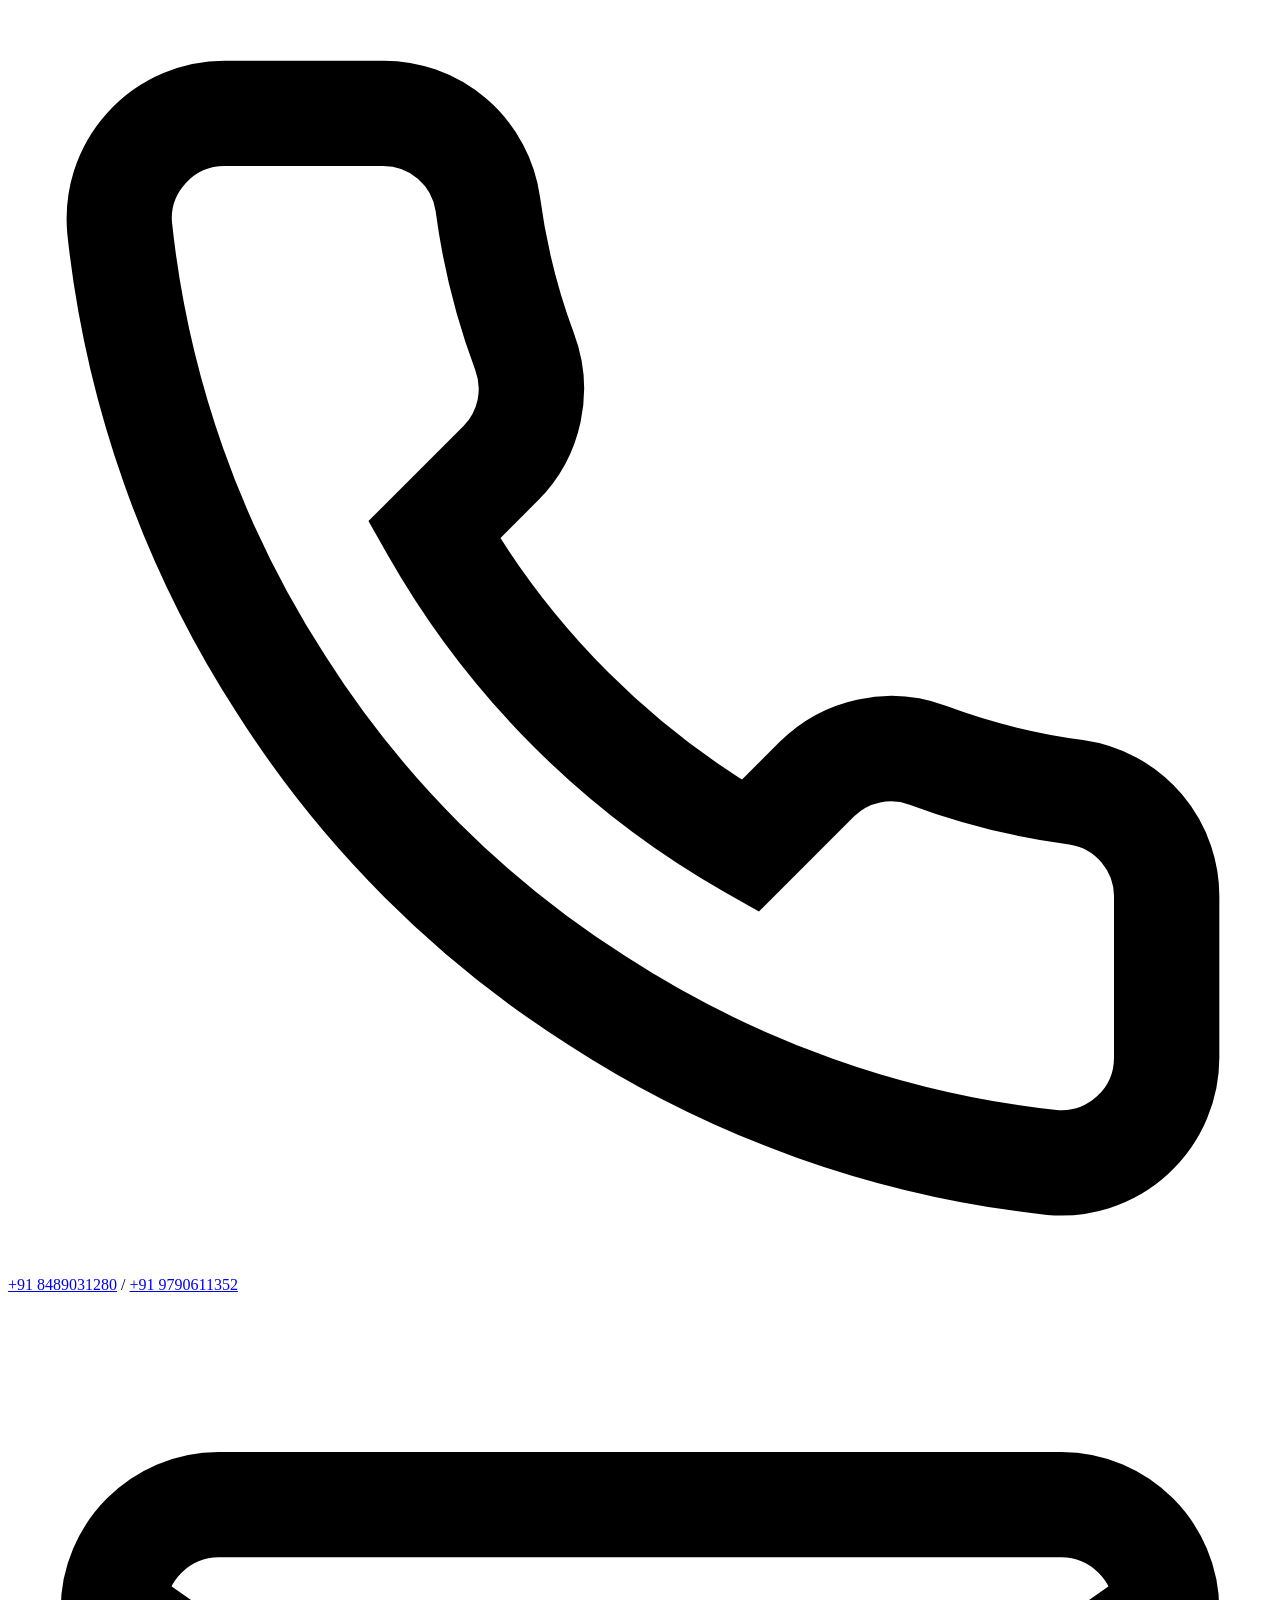
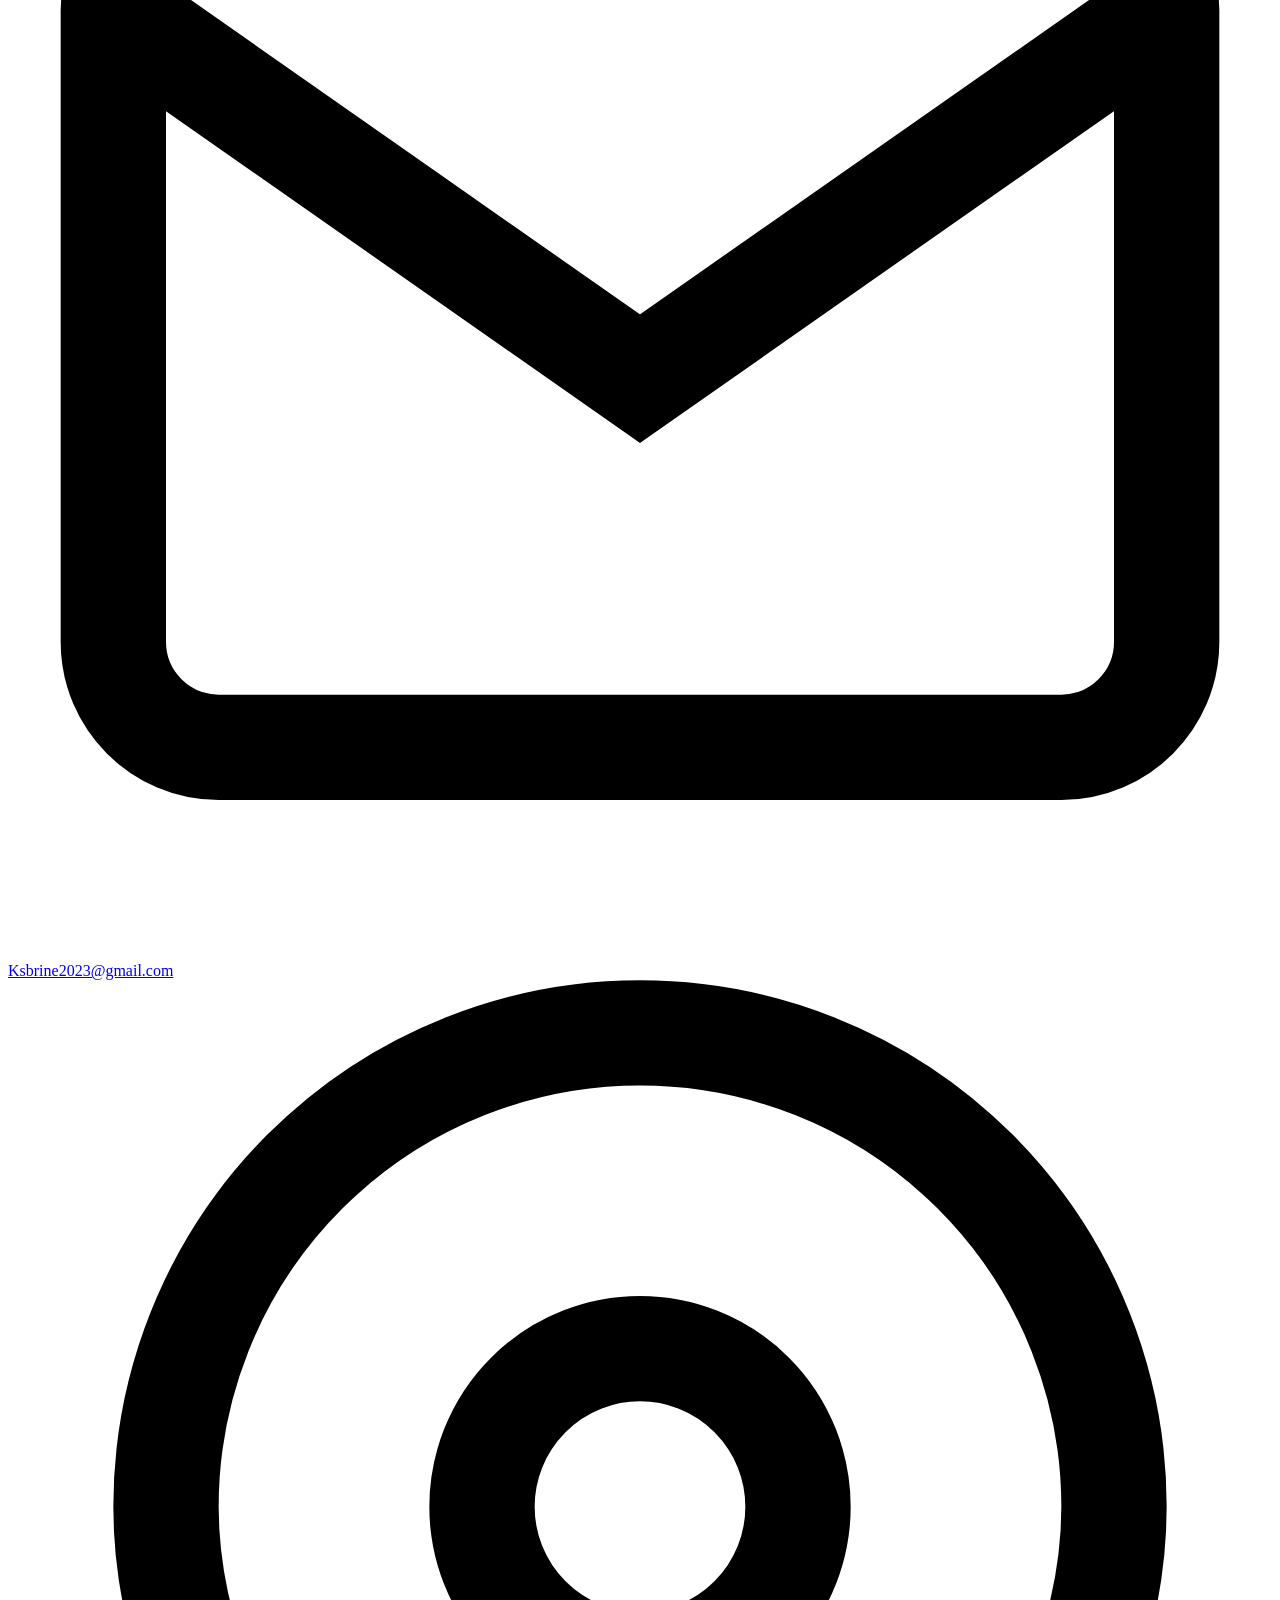
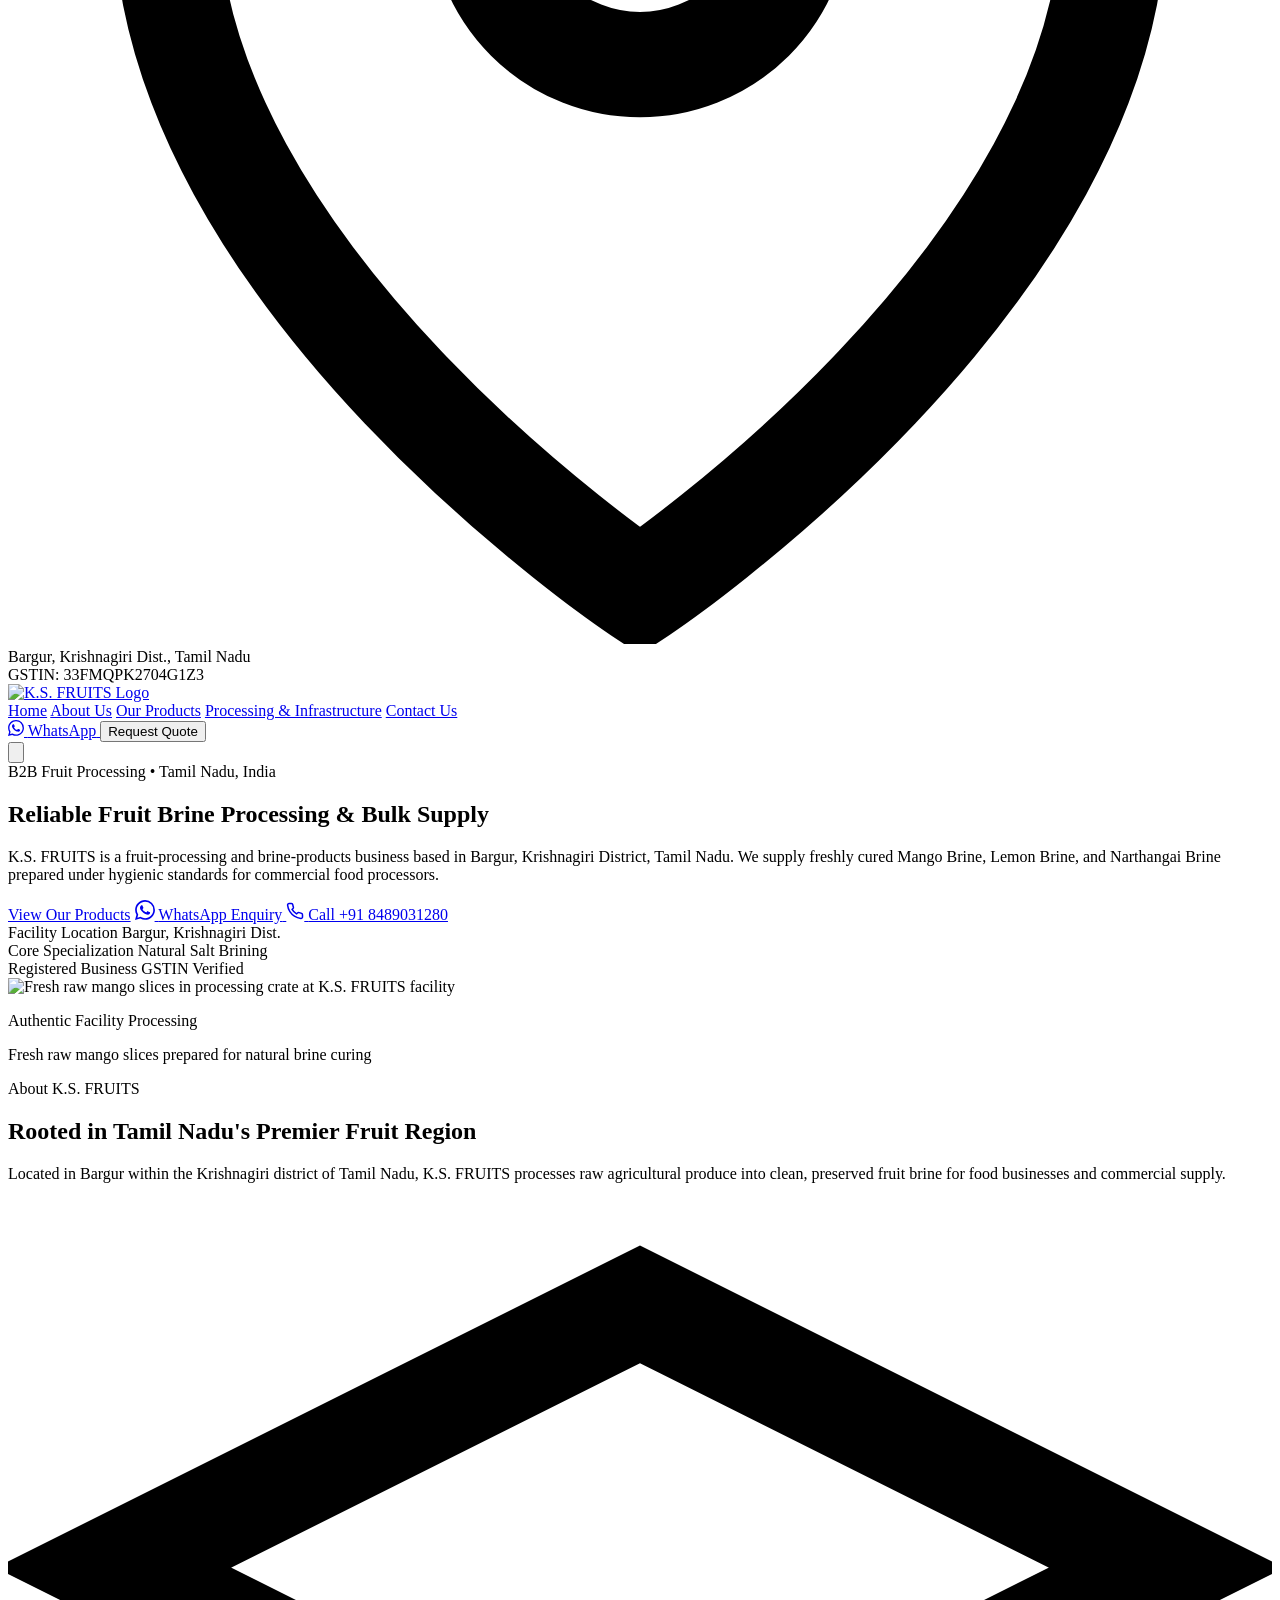
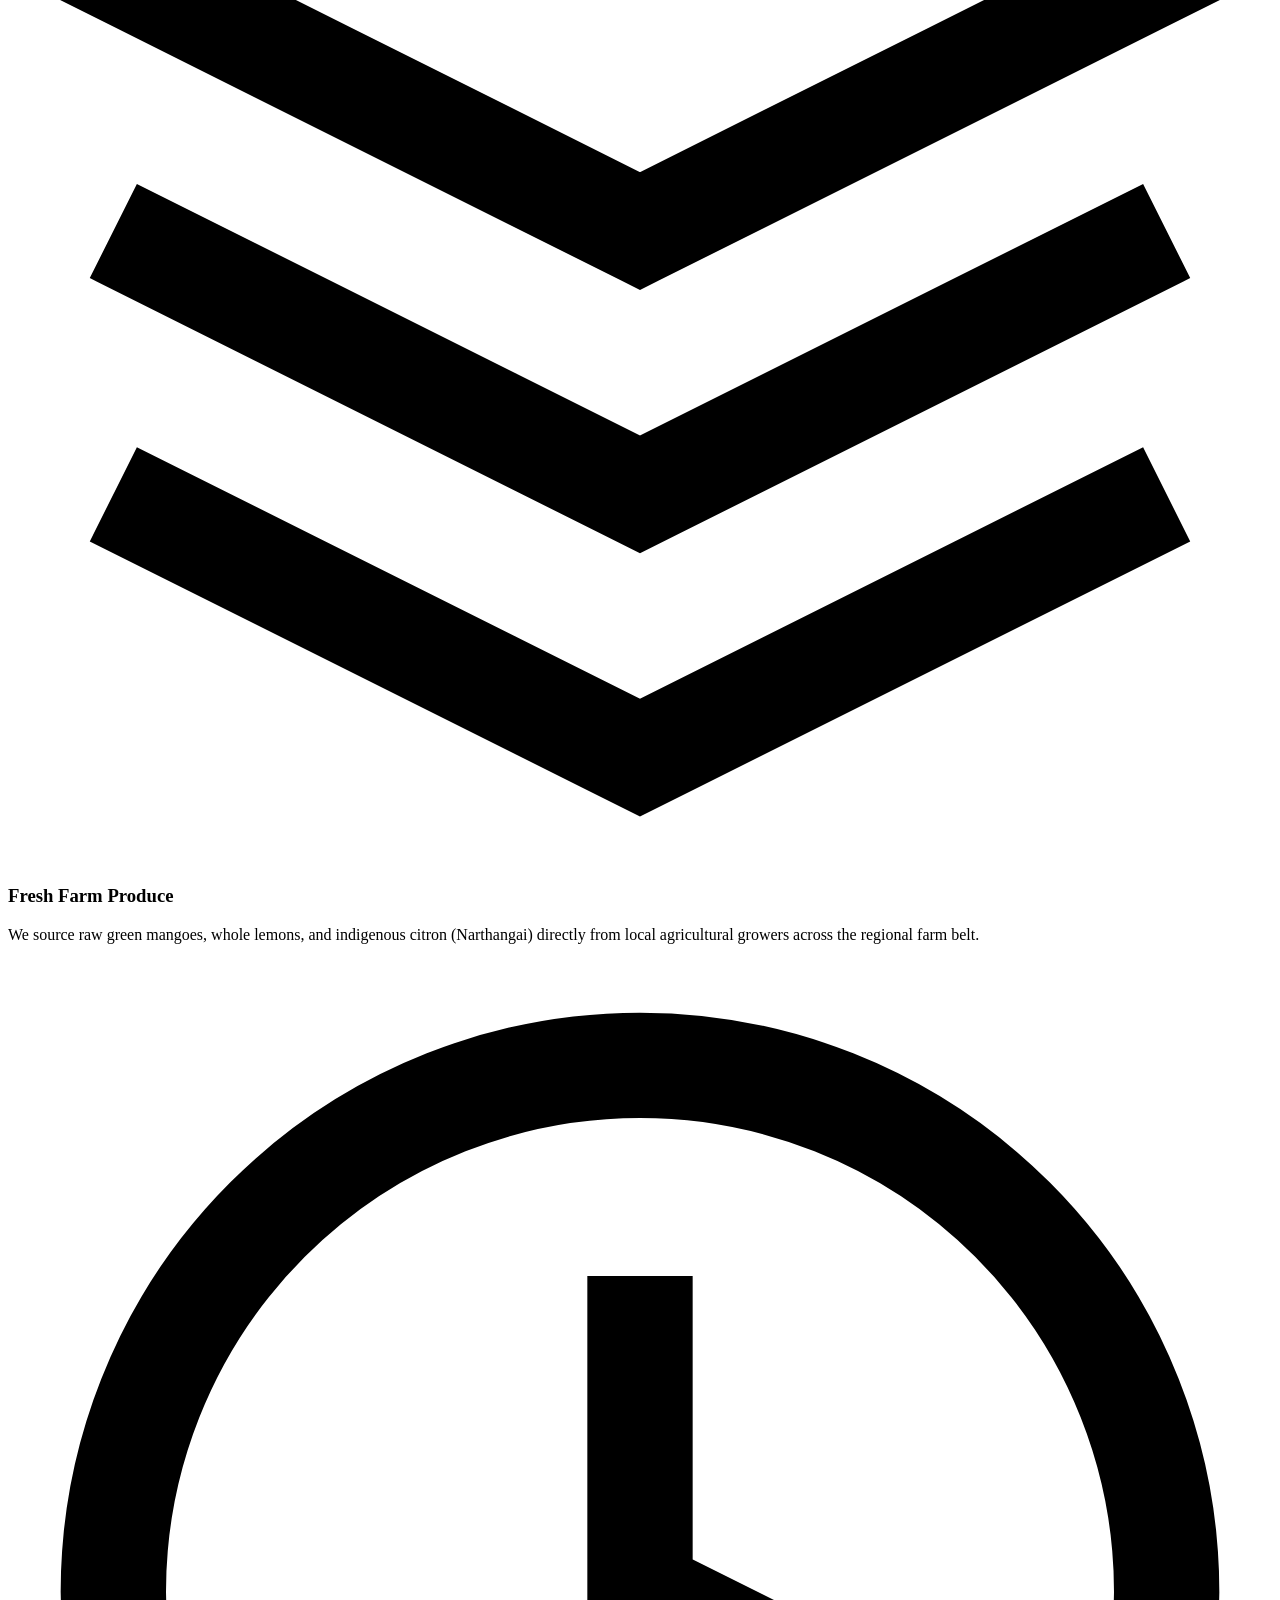
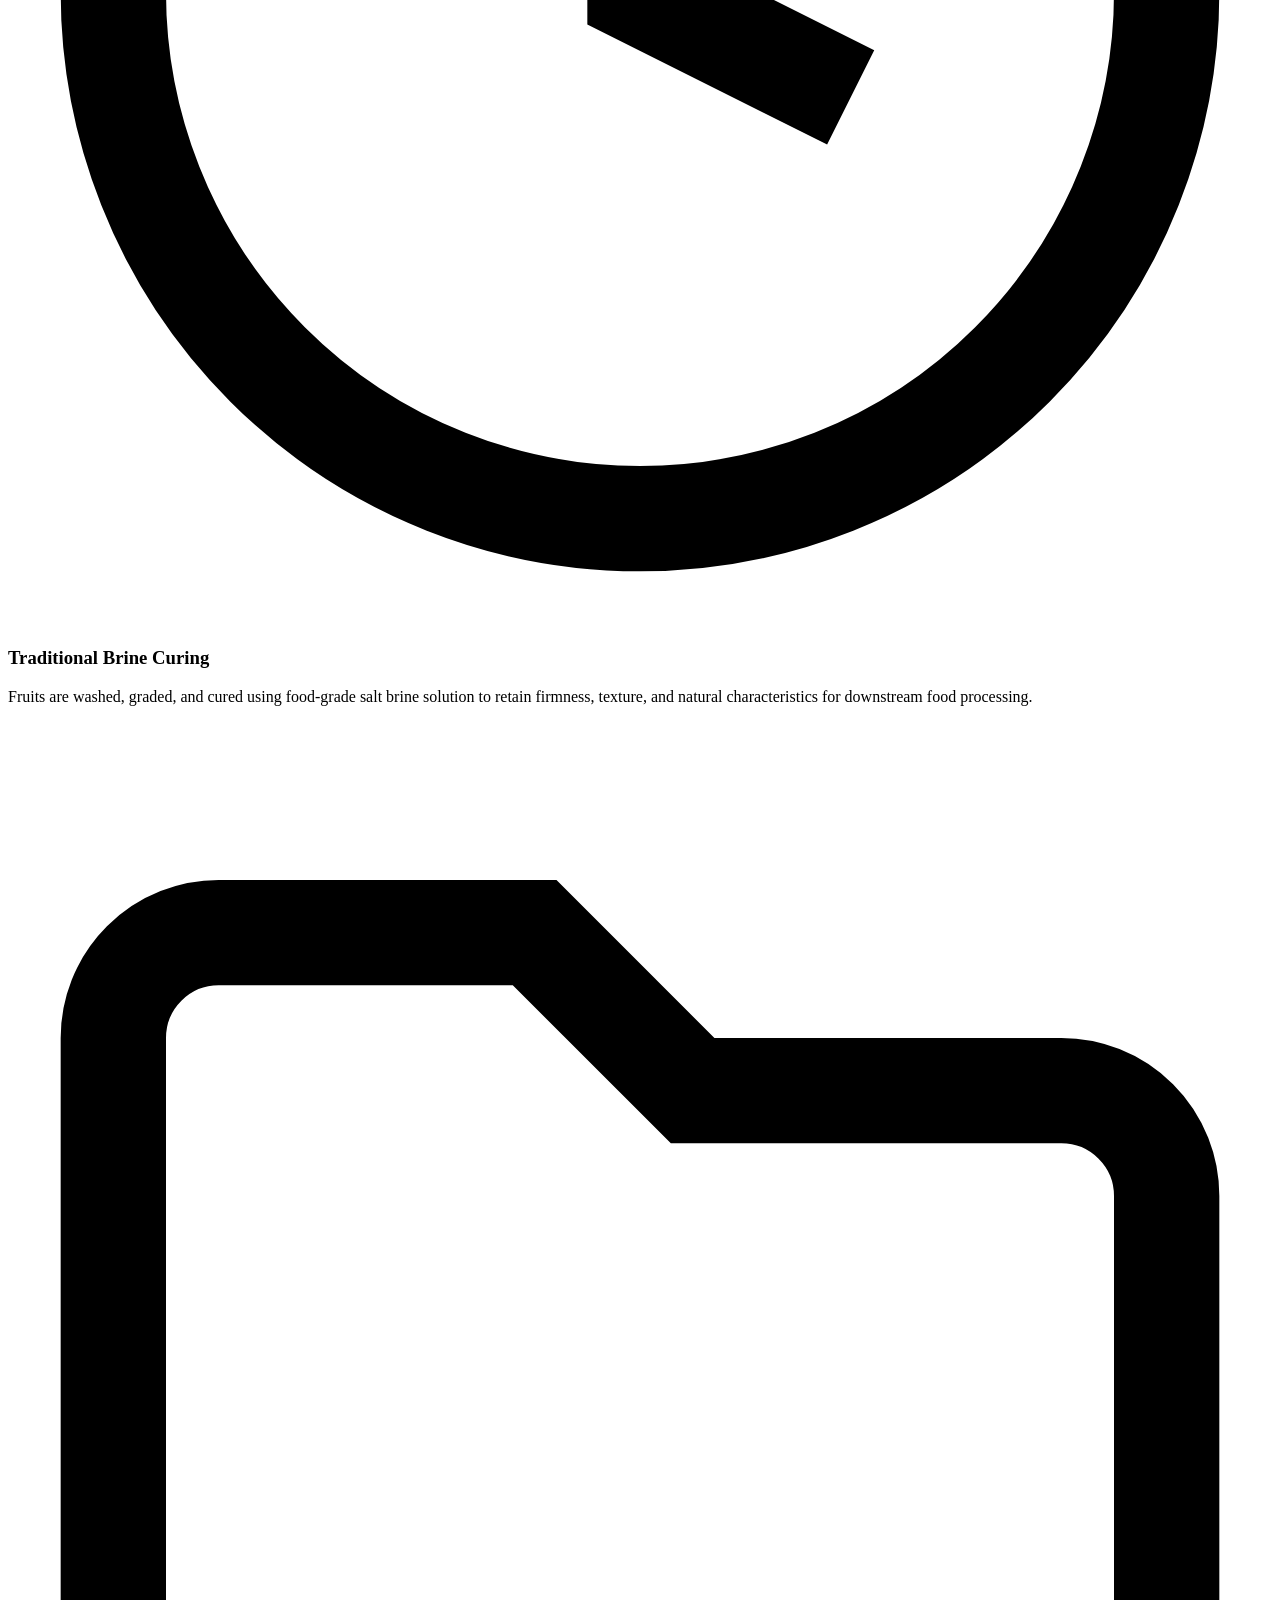
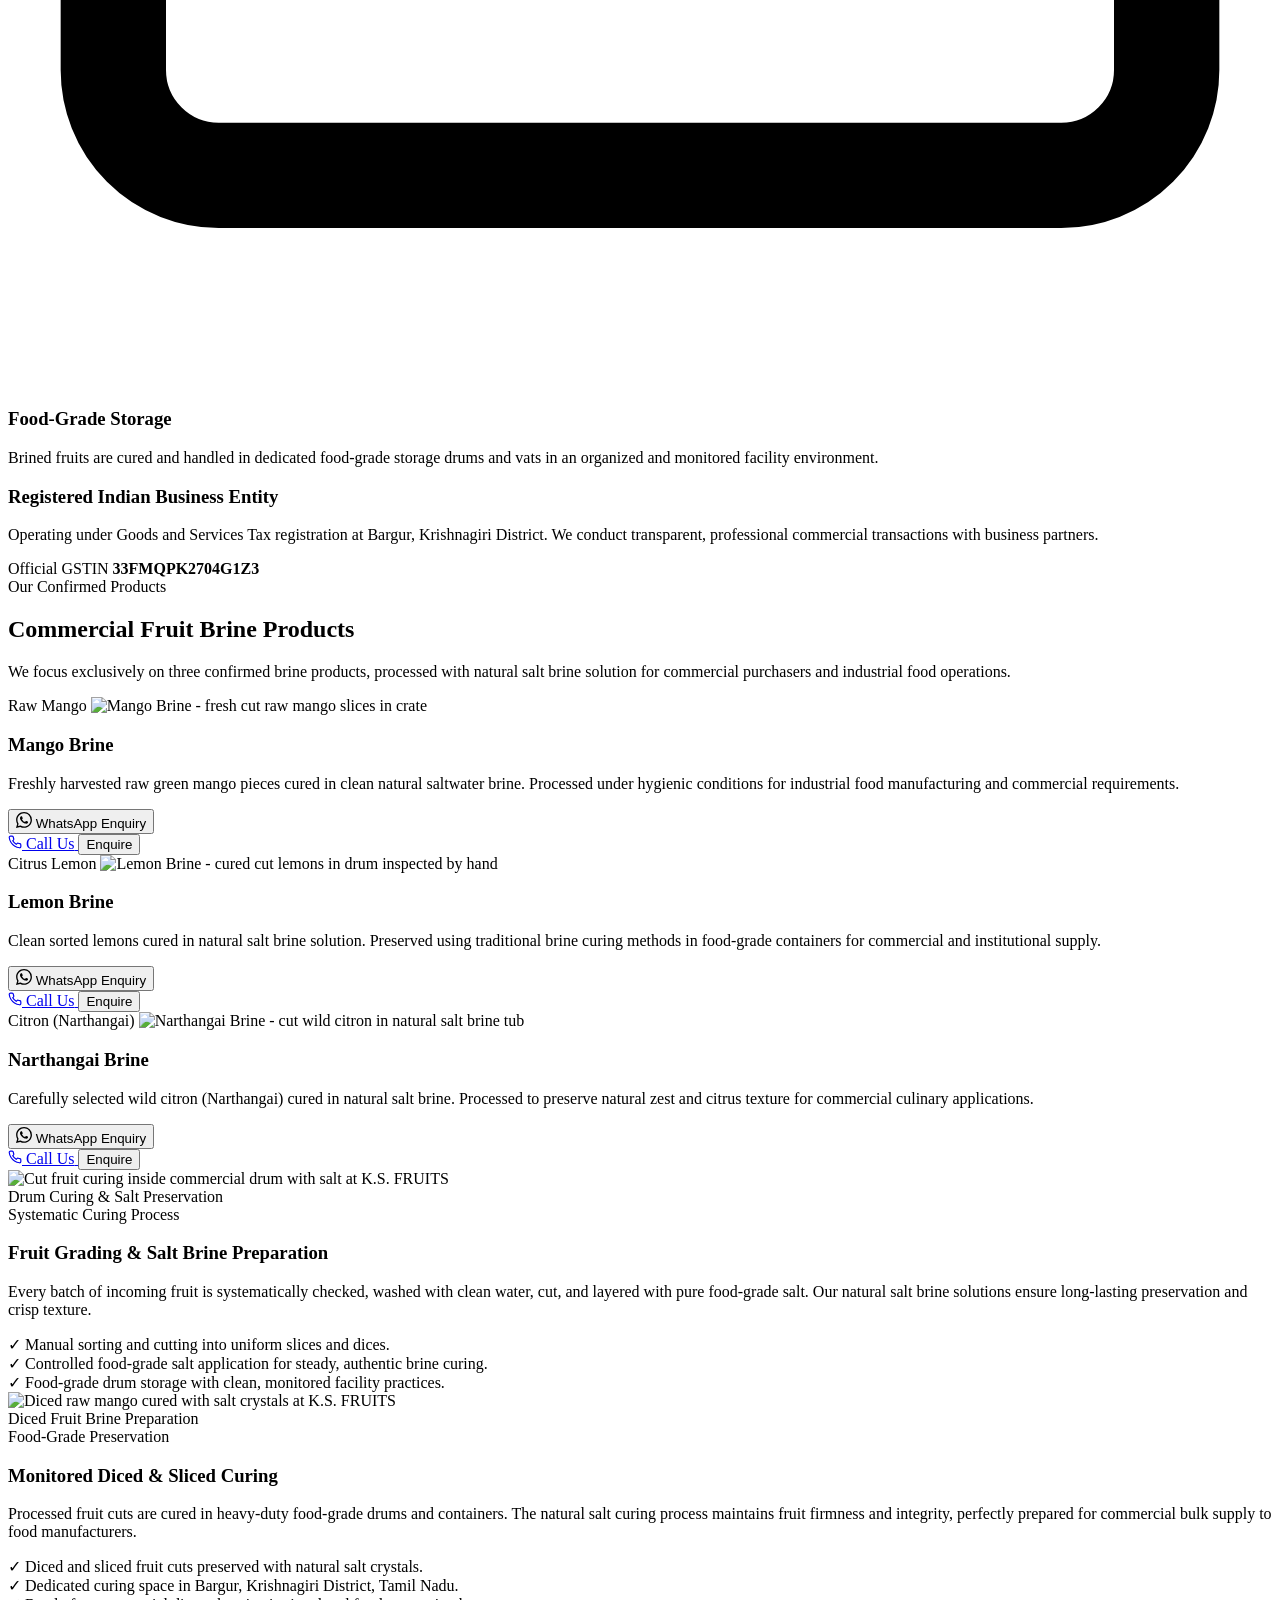
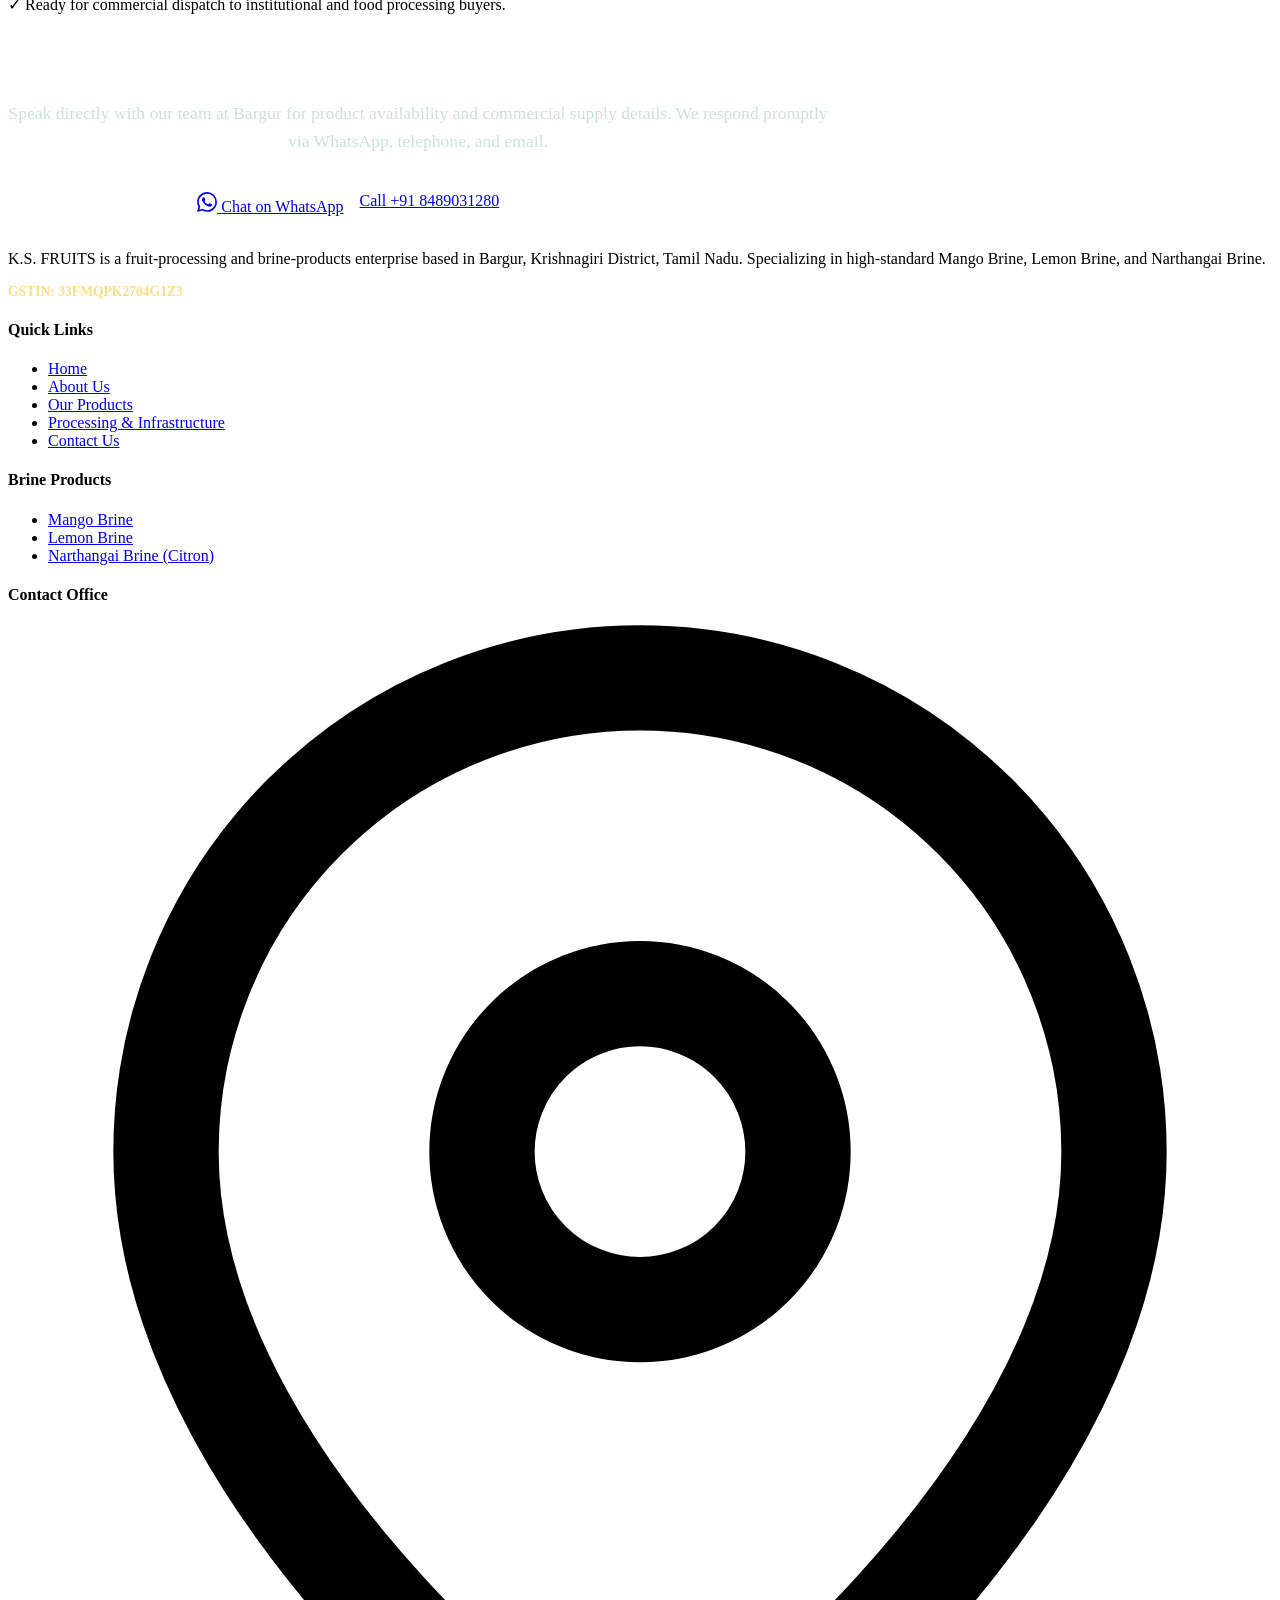
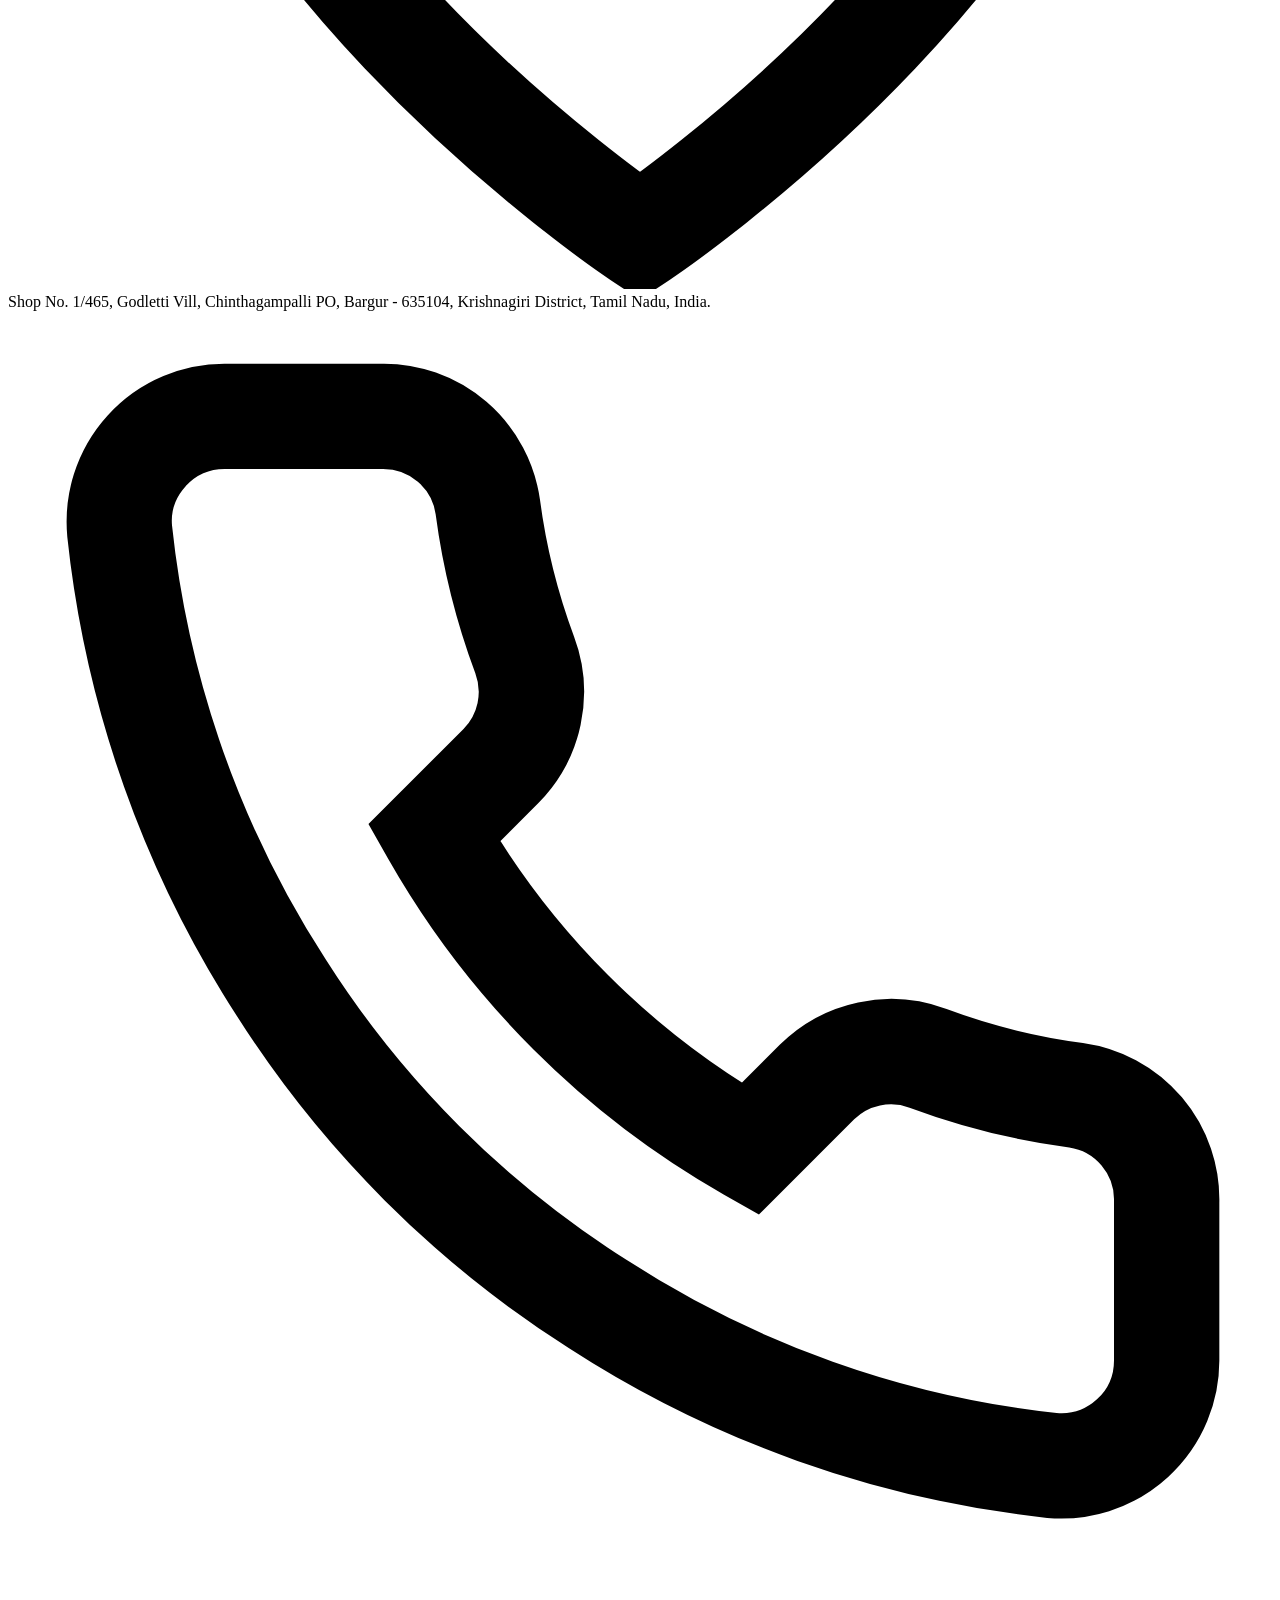
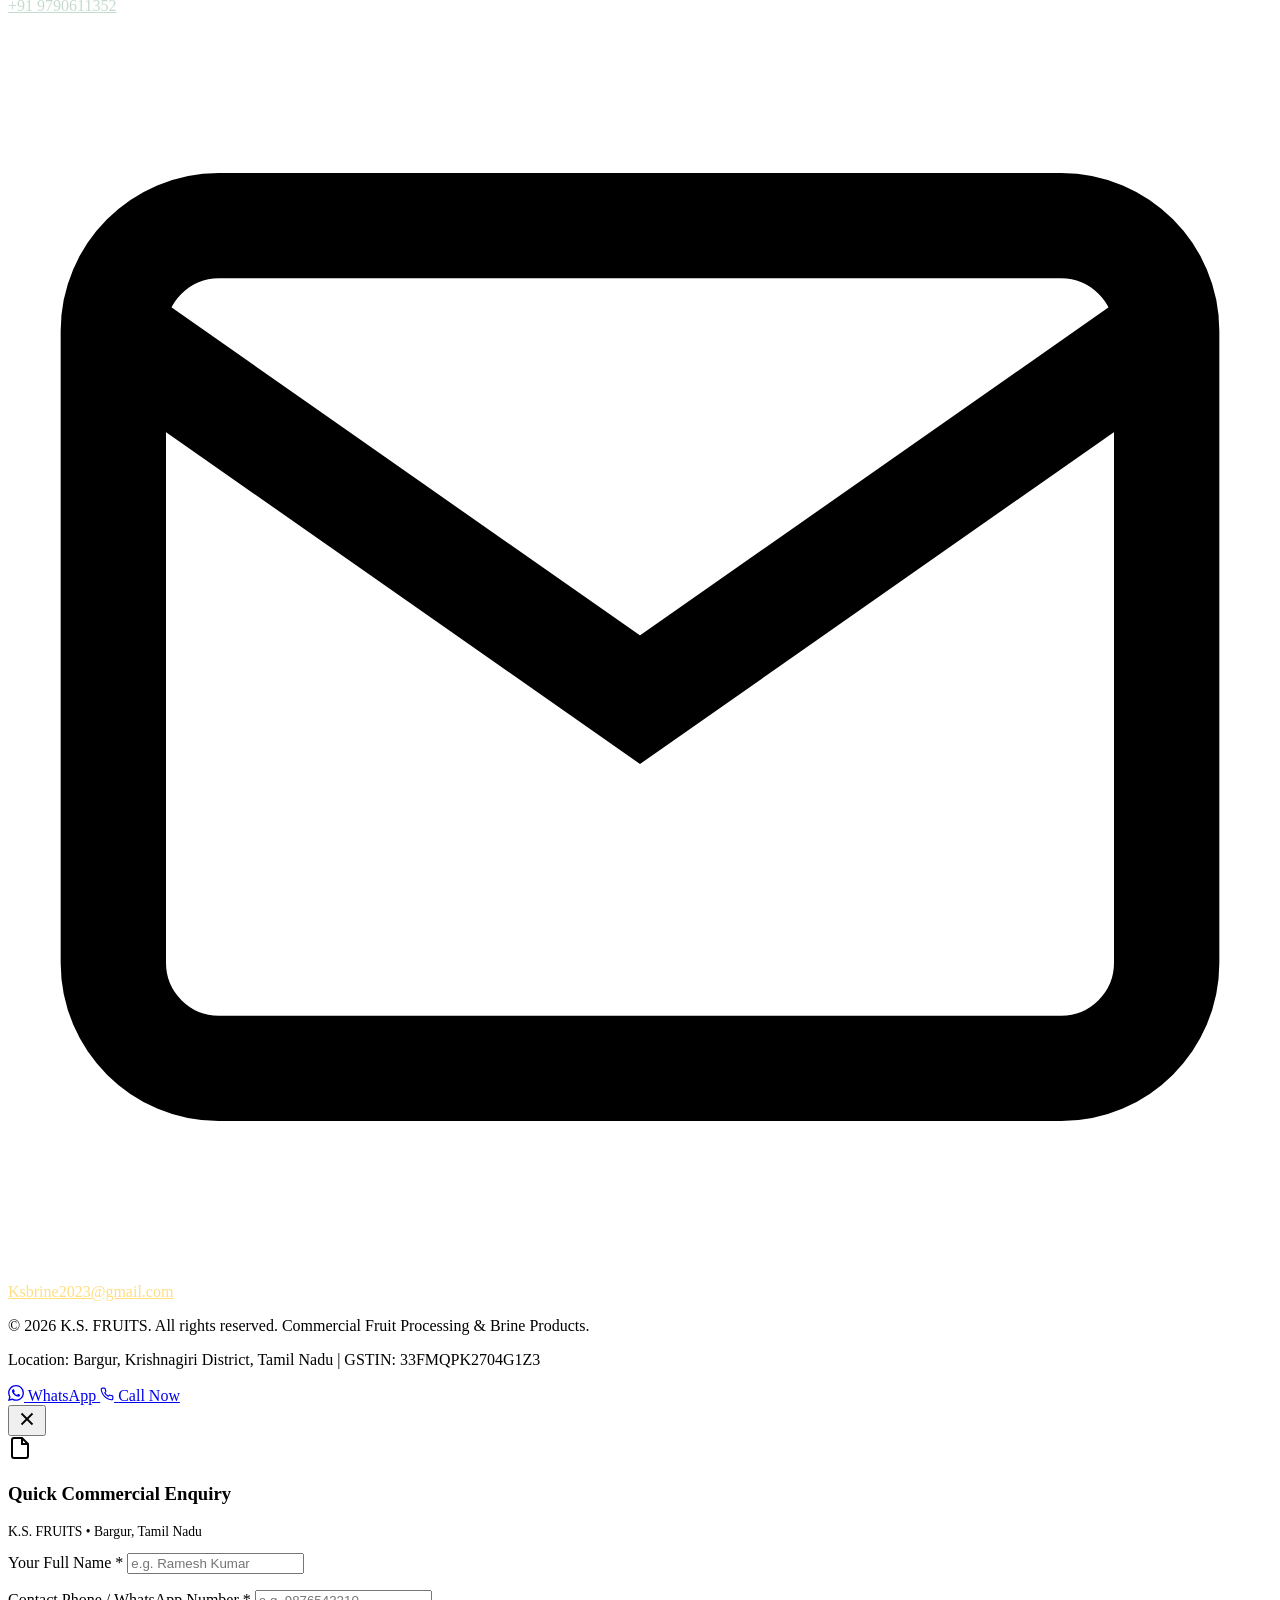
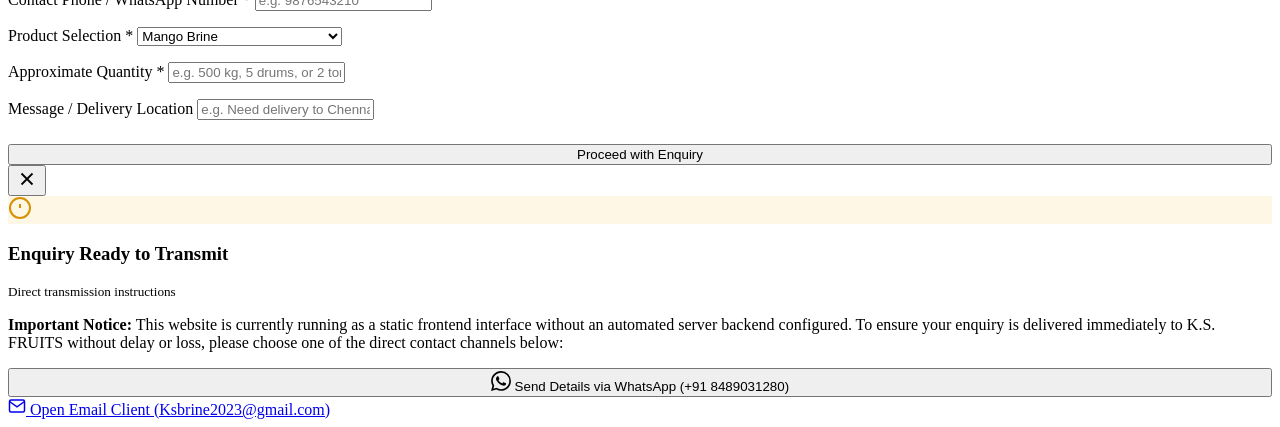
==== index.html @ 03e28963 "Add files via upload" ====
<!DOCTYPE html>
<html lang="en">
<head>
  <meta charset="UTF-8">
  <meta name="viewport" content="width=device-width, initial-scale=1.0">
  <title>K.S. FRUITS | Fruit Processing & Brine Products | Bargur, Tamil Nadu</title>
  <meta name="description" content="K.S. FRUITS is a fruit-processing and brine-products business located in Bargur, Krishnagiri District, Tamil Nadu. Supplying Mango Brine, Lemon Brine, and Narthangai Brine.">
  
  <!-- Google Fonts -->
  <link rel="preconnect" href="https://fonts.googleapis.com">
  <link rel="preconnect" href="https://fonts.gstatic.com" crossorigin>
  <link href="https://fonts.googleapis.com/css2?family=Plus+Jakarta+Sans:wght@400;500;600;700;800;900&display=swap" rel="stylesheet">
  
  <link rel="stylesheet" href="css/style.css">
</head>
<body>

  <!-- Top Announcement Bar -->
  <aside class="topbar" aria-label="Quick Contact Information">
    <div class="container topbar-content">
      <div class="topbar-info">
        <span class="topbar-item">
          <svg viewBox="0 0 24 24" fill="none" stroke="currentColor" stroke-width="2"><path d="M22 16.92v3a2 2 0 0 1-2.18 2 19.79 19.79 0 0 1-8.63-3.07 19.5 19.5 0 0 1-6-6 19.79 19.79 0 0 1-3.07-8.67A2 2 0 0 1 4.11 2h3a2 2 0 0 1 2 1.72 12.84 12.84 0 0 0 .7 2.81 2 2 0 0 1-.45 2.11L8.09 9.91a16 16 0 0 0 6 6l1.27-1.27a2 2 0 0 1 2.11-.45 12.84 12.84 0 0 0 2.81.7A2 2 0 0 1 22 16.92z"/></svg>
          <a href="tel:+918489031280">+91 8489031280</a> / <a href="tel:+919790611352">+91 9790611352</a>
        </span>
        <span class="topbar-item">
          <svg viewBox="0 0 24 24" fill="none" stroke="currentColor" stroke-width="2"><path d="M4 4h16c1.1 0 2 .9 2 2v12c0 1.1-.9 2-2 2H4c-1.1 0-2-.9-2-2V6c0-1.1.9-2 2-2z"/><polyline points="22,6 12,13 2,6"/></svg>
          <a href="mailto:Ksbrine2023@gmail.com">Ksbrine2023@gmail.com</a>
        </span>
        <span class="topbar-item">
          <svg viewBox="0 0 24 24" fill="none" stroke="currentColor" stroke-width="2"><path d="M21 10c0 7-9 13-9 13s-9-6-9-13a9 9 0 0 1 18 0z"/><circle cx="12" cy="10" r="3"/></svg>
          <span>Bargur, Krishnagiri Dist., Tamil Nadu</span>
        </span>
      </div>
      <div>
        <span class="topbar-badge">GSTIN: 33FMQPK2704G1Z3</span>
      </div>
    </div>
  </aside>

  <!-- Main Navigation Header -->
  <header class="site-header">
    <div class="container header-inner">
      <a href="index.html" class="brand-logo" aria-label="K.S. FRUITS Home">
        <img src="assets/images/logo.svg" alt="K.S. FRUITS Logo" width="260" height="65">
      </a>

      <!-- Desktop Nav -->
      <nav class="nav-menu" id="primary-navigation" aria-label="Main Navigation">
        <a href="index.html" class="nav-link active">Home</a>
        <a href="about.html" class="nav-link">About Us</a>
        <a href="products.html" class="nav-link">Our Products</a>
        <a href="infrastructure.html" class="nav-link">Processing &amp; Infrastructure</a>
        <a href="contact.html" class="nav-link">Contact Us</a>
      </nav>

      <div class="header-cta-group">
        <a href="https://wa.me/918489031280?text=Hello%20K.S.%20FRUITS%2C%20I%20am%20interested%20in%20enquiring%20about%20your%20brine%20products." target="_blank" rel="noopener" class="btn btn-whatsapp btn-sm" aria-label="Chat on WhatsApp">
          <svg width="16" height="16" viewBox="0 0 24 24" fill="currentColor"><path d="M17.472 14.382c-.297-.149-1.758-.867-2.03-.967-.273-.099-.471-.148-.67.15-.197.297-.767.966-.94 1.164-.173.199-.347.223-.644.075-.297-.15-1.255-.463-2.39-1.475-.883-.788-1.48-1.761-1.653-2.059-.173-.297-.018-.458.13-.606.134-.133.298-.347.446-.52.149-.174.198-.298.298-.497.099-.198.05-.371-.025-.52-.075-.149-.669-1.612-.916-2.207-.242-.579-.487-.5-.669-.51-.173-.008-.371-.01-.57-.01-.198 0-.52.074-.792.372-.272.297-1.04 1.016-1.04 2.479 0 1.462 1.065 2.875 1.213 3.074.149.198 2.096 3.2 5.077 4.487.709.306 1.262.489 1.694.625.712.227 1.36.195 1.871.118.571-.085 1.758-.719 2.006-1.413.248-.694.248-1.289.173-1.413-.074-.124-.272-.198-.57-.347m-5.421 7.403h-.004a9.87 9.87 0 01-5.031-1.378l-.361-.214-3.741.982.998-3.648-.235-.374a9.86 9.86 0 01-1.51-5.26c.001-5.45 4.436-9.884 9.888-9.884 2.64 0 5.122 1.03 6.988 2.898a9.825 9.825 0 012.893 6.994c-.003 5.45-4.437 9.884-9.885 9.884m8.413-18.297A11.815 11.815 0 0012.05 0C5.495 0 .16 5.335.157 11.892c0 2.096.547 4.142 1.588 5.945L0 24l6.335-1.662c1.746.953 3.71 1.456 5.711 1.457h.004c6.554 0 11.89-5.335 11.893-11.893a11.82 11.82 0 00-3.483-8.413z"/></svg>
          <span>WhatsApp</span>
        </a>
        <button class="btn btn-primary btn-sm" data-open-quote="Mango Brine">Request Quote</button>
      </div>

      <!-- Mobile Hamburger Button -->
      <button class="mobile-menu-btn" aria-label="Toggle menu" aria-expanded="false">
        <svg viewBox="0 0 24 24" fill="none" stroke="currentColor" stroke-width="2"><line x1="3" y1="12" x2="21" y2="12"/><line x1="3" y1="6" x2="21" y2="6"/><line x1="3" y1="18" x2="21" y2="18"/></svg>
      </button>
    </div>
  </header>

  <!-- Hero Section -->
  <section class="hero">
    <div class="container hero-grid">
      <div class="hero-content">
        <div class="hero-tag">
          <span class="tag-dot"></span>
          <span>B2B Fruit Processing • Tamil Nadu, India</span>
        </div>
        <h1 class="hero-title">
          Reliable Fruit Brine Processing &amp; <span class="highlight-accent">Bulk Supply</span>
        </h1>
        <p class="hero-description">
          K.S. FRUITS is a fruit-processing and brine-products business based in Bargur, Krishnagiri District, Tamil Nadu. We supply freshly cured Mango Brine, Lemon Brine, and Narthangai Brine prepared under hygienic standards for commercial food processors.
        </p>
        <div class="hero-actions">
          <a href="products.html" class="btn btn-accent btn-lg">View Our Products</a>
          <a href="https://wa.me/918489031280?text=Hello%20K.S.%20FRUITS%2C%20I%20am%20interested%20in%20enquiring%20about%20your%20brine%20products." target="_blank" rel="noopener" class="btn btn-whatsapp btn-lg">
            <svg width="20" height="20" viewBox="0 0 24 24" fill="currentColor"><path d="M17.472 14.382c-.297-.149-1.758-.867-2.03-.967-.273-.099-.471-.148-.67.15-.197.297-.767.966-.94 1.164-.173.199-.347.223-.644.075-.297-.15-1.255-.463-2.39-1.475-.883-.788-1.48-1.761-1.653-2.059-.173-.297-.018-.458.13-.606.134-.133.298-.347.446-.52.149-.174.198-.298.298-.497.099-.198.05-.371-.025-.52-.075-.149-.669-1.612-.916-2.207-.242-.579-.487-.5-.669-.51-.173-.008-.371-.01-.57-.01-.198 0-.52.074-.792.372-.272.297-1.04 1.016-1.04 2.479 0 1.462 1.065 2.875 1.213 3.074.149.198 2.096 3.2 5.077 4.487.709.306 1.262.489 1.694.625.712.227 1.36.195 1.871.118.571-.085 1.758-.719 2.006-1.413.248-.694.248-1.289.173-1.413-.074-.124-.272-.198-.57-.347m-5.421 7.403h-.004a9.87 9.87 0 01-5.031-1.378l-.361-.214-3.741.982.998-3.648-.235-.374a9.86 9.86 0 01-1.51-5.26c.001-5.45 4.436-9.884 9.888-9.884 2.64 0 5.122 1.03 6.988 2.898a9.825 9.825 0 012.893 6.994c-.003 5.45-4.437 9.884-9.885 9.884m8.413-18.297A11.815 11.815 0 0012.05 0C5.495 0 .16 5.335.157 11.892c0 2.096.547 4.142 1.588 5.945L0 24l6.335-1.662c1.746.953 3.71 1.456 5.711 1.457h.004c6.554 0 11.89-5.335 11.893-11.893a11.82 11.82 0 00-3.483-8.413z"/></svg>
            <span>WhatsApp Enquiry</span>
          </a>
          <a href="tel:+918489031280" class="btn btn-call btn-lg">
            <svg width="18" height="18" viewBox="0 0 24 24" fill="none" stroke="currentColor" stroke-width="2"><path d="M22 16.92v3a2 2 0 0 1-2.18 2 19.79 19.79 0 0 1-8.63-3.07 19.5 19.5 0 0 1-6-6 19.79 19.79 0 0 1-3.07-8.67A2 2 0 0 1 4.11 2h3a2 2 0 0 1 2 1.72 12.84 12.84 0 0 0 .7 2.81 2 2 0 0 1-.45 2.11L8.09 9.91a16 16 0 0 0 6 6l1.27-1.27a2 2 0 0 1 2.11-.45 12.84 12.84 0 0 0 2.81.7A2 2 0 0 1 22 16.92z"/></svg>
            <span>Call +91 8489031280</span>
          </a>
        </div>
        <div class="hero-highlights">
          <div class="highlight-item">
            <span class="highlight-label">Facility Location</span>
            <span class="highlight-value">Bargur, Krishnagiri Dist.</span>
          </div>
          <div class="highlight-item">
            <span class="highlight-label">Core Specialization</span>
            <span class="highlight-value">Natural Salt Brining</span>
          </div>
          <div class="highlight-item">
            <span class="highlight-label">Registered Business</span>
            <span class="highlight-value">GSTIN Verified</span>
          </div>
        </div>
      </div>

      <div class="hero-media">
        <div class="hero-image-card">
          <img src="public/images/mango-slices-crate.jpg" alt="Fresh raw mango slices in processing crate at K.S. FRUITS facility" width="600" height="420" loading="eager">
          <div class="hero-floating-badge">
            <p class="floating-badge-title">Authentic Facility Processing</p>
            <p class="floating-badge-subtitle">Fresh raw mango slices prepared for natural brine curing</p>
          </div>
        </div>
      </div>
    </div>
  </section>

  <!-- About Snapshot Section -->
  <section class="section section-bg-light">
    <div class="container">
      <div class="section-header">
        <span class="section-subtitle">About K.S. FRUITS</span>
        <h2 class="section-title">Rooted in Tamil Nadu's Premier Fruit Region</h2>
        <p class="section-description">
          Located in Bargur within the Krishnagiri district of Tamil Nadu, K.S. FRUITS processes raw agricultural produce into clean, preserved fruit brine for food businesses and commercial supply.
        </p>
      </div>

      <div class="feature-cards-grid">
        <div class="feature-box">
          <div class="feature-icon-wrapper">
            <svg viewBox="0 0 24 24" fill="none" stroke="currentColor" stroke-width="2"><path d="M12 2L2 7l10 5 10-5-10-5z"/><path d="M2 17l10 5 10-5"/><path d="M2 12l10 5 10-5"/></svg>
          </div>
          <h3>Fresh Farm Produce</h3>
          <p>We source raw green mangoes, whole lemons, and indigenous citron (Narthangai) directly from local agricultural growers across the regional farm belt.</p>
        </div>

        <div class="feature-box">
          <div class="feature-icon-wrapper">
            <svg viewBox="0 0 24 24" fill="none" stroke="currentColor" stroke-width="2"><circle cx="12" cy="12" r="10"/><path d="M12 6v6l4 2"/></svg>
          </div>
          <h3>Traditional Brine Curing</h3>
          <p>Fruits are washed, graded, and cured using food-grade salt brine solution to retain firmness, texture, and natural characteristics for downstream food processing.</p>
        </div>

        <div class="feature-box">
          <div class="feature-icon-wrapper">
            <svg viewBox="0 0 24 24" fill="none" stroke="currentColor" stroke-width="2"><path d="M20 7h-7L10 4H4a2 2 0 0 0-2 2v12a2 2 0 0 0 2 2h16a2 2 0 0 0 2-2V9a2 2 0 0 0-2-2z"/></svg>
          </div>
          <h3>Food-Grade Storage</h3>
          <p>Brined fruits are cured and handled in dedicated food-grade storage drums and vats in an organized and monitored facility environment.</p>
        </div>
      </div>

      <!-- Business Credentials Banner -->
      <div class="credentials-banner">
        <div class="credentials-text">
          <h3>Registered Indian Business Entity</h3>
          <p>Operating under Goods and Services Tax registration at Bargur, Krishnagiri District. We conduct transparent, professional commercial transactions with business partners.</p>
        </div>
        <div class="credentials-pill">
          <span>Official GSTIN</span>
          <strong>33FMQPK2704G1Z3</strong>
        </div>
      </div>
    </div>
  </section>

  <!-- Confirmed Products Section (Exactly Three Cards) -->
  <section class="section" id="products">
    <div class="container">
      <div class="section-header">
        <span class="section-subtitle">Our Confirmed Products</span>
        <h2 class="section-title">Commercial Fruit Brine Products</h2>
        <p class="section-description">
          We focus exclusively on three confirmed brine products, processed with natural salt brine solution for commercial purchasers and industrial food operations.
        </p>
      </div>

      <div class="products-grid">
        <!-- Card 1: Mango Brine -->
        <article class="product-card">
          <div class="product-card-media">
            <span class="product-pill">Raw Mango</span>
            <img src="public/images/mango-slices-crate.jpg" alt="Mango Brine - fresh cut raw mango slices in crate" width="400" height="250" loading="lazy">
          </div>
          <div class="product-card-body">
            <h3 class="product-title">Mango Brine</h3>
            <p class="product-desc">
              Freshly harvested raw green mango pieces cured in clean natural saltwater brine. Processed under hygienic conditions for industrial food manufacturing and commercial requirements.
            </p>
            <div class="product-card-actions">
              <button class="btn btn-whatsapp btn-sm" data-product-whatsapp="Mango Brine">
                <svg width="16" height="16" viewBox="0 0 24 24" fill="currentColor"><path d="M17.472 14.382c-.297-.149-1.758-.867-2.03-.967-.273-.099-.471-.148-.67.15-.197.297-.767.966-.94 1.164-.173.199-.347.223-.644.075-.297-.15-1.255-.463-2.39-1.475-.883-.788-1.48-1.761-1.653-2.059-.173-.297-.018-.458.13-.606.134-.133.298-.347.446-.52.149-.174.198-.298.298-.497.099-.198.05-.371-.025-.52-.075-.149-.669-1.612-.916-2.207-.242-.579-.487-.5-.669-.51-.173-.008-.371-.01-.57-.01-.198 0-.52.074-.792.372-.272.297-1.04 1.016-1.04 2.479 0 1.462 1.065 2.875 1.213 3.074.149.198 2.096 3.2 5.077 4.487.709.306 1.262.489 1.694.625.712.227 1.36.195 1.871.118.571-.085 1.758-.719 2.006-1.413.248-.694.248-1.289.173-1.413-.074-.124-.272-.198-.57-.347m-5.421 7.403h-.004a9.87 9.87 0 01-5.031-1.378l-.361-.214-3.741.982.998-3.648-.235-.374a9.86 9.86 0 01-1.51-5.26c.001-5.45 4.436-9.884 9.888-9.884 2.64 0 5.122 1.03 6.988 2.898a9.825 9.825 0 012.893 6.994c-.003 5.45-4.437 9.884-9.885 9.884m8.413-18.297A11.815 11.815 0 0012.05 0C5.495 0 .16 5.335.157 11.892c0 2.096.547 4.142 1.588 5.945L0 24l6.335-1.662c1.746.953 3.71 1.456 5.711 1.457h.004c6.554 0 11.89-5.335 11.893-11.893a11.82 11.82 0 00-3.483-8.413z"/></svg>
                <span>WhatsApp Enquiry</span>
              </button>
              <div class="product-action-row">
                <a href="tel:+918489031280" class="btn btn-call btn-sm">
                  <svg width="14" height="14" viewBox="0 0 24 24" fill="none" stroke="currentColor" stroke-width="2"><path d="M22 16.92v3a2 2 0 0 1-2.18 2 19.79 19.79 0 0 1-8.63-3.07 19.5 19.5 0 0 1-6-6 19.79 19.79 0 0 1-3.07-8.67A2 2 0 0 1 4.11 2h3a2 2 0 0 1 2 1.72 12.84 12.84 0 0 0 .7 2.81 2 2 0 0 1-.45 2.11L8.09 9.91a16 16 0 0 0 6 6l1.27-1.27a2 2 0 0 1 2.11-.45 12.84 12.84 0 0 0 2.81.7A2 2 0 0 1 22 16.92z"/></svg>
                  <span>Call Us</span>
                </a>
                <button class="btn btn-primary btn-sm" data-open-quote="Mango Brine">Enquire</button>
              </div>
            </div>
          </div>
        </article>

        <!-- Card 2: Lemon Brine -->
        <article class="product-card">
          <div class="product-card-media">
            <span class="product-pill">Citrus Lemon</span>
            <img src="public/images/lemon-brine-inspection.png" alt="Lemon Brine - cured cut lemons in drum inspected by hand" width="400" height="250" loading="lazy">
          </div>
          <div class="product-card-body">
            <h3 class="product-title">Lemon Brine</h3>
            <p class="product-desc">
              Clean sorted lemons cured in natural salt brine solution. Preserved using traditional brine curing methods in food-grade containers for commercial and institutional supply.
            </p>
            <div class="product-card-actions">
              <button class="btn btn-whatsapp btn-sm" data-product-whatsapp="Lemon Brine">
                <svg width="16" height="16" viewBox="0 0 24 24" fill="currentColor"><path d="M17.472 14.382c-.297-.149-1.758-.867-2.03-.967-.273-.099-.471-.148-.67.15-.197.297-.767.966-.94 1.164-.173.199-.347.223-.644.075-.297-.15-1.255-.463-2.39-1.475-.883-.788-1.48-1.761-1.653-2.059-.173-.297-.018-.458.13-.606.134-.133.298-.347.446-.52.149-.174.198-.298.298-.497.099-.198.05-.371-.025-.52-.075-.149-.669-1.612-.916-2.207-.242-.579-.487-.5-.669-.51-.173-.008-.371-.01-.57-.01-.198 0-.52.074-.792.372-.272.297-1.04 1.016-1.04 2.479 0 1.462 1.065 2.875 1.213 3.074.149.198 2.096 3.2 5.077 4.487.709.306 1.262.489 1.694.625.712.227 1.36.195 1.871.118.571-.085 1.758-.719 2.006-1.413.248-.694.248-1.289.173-1.413-.074-.124-.272-.198-.57-.347m-5.421 7.403h-.004a9.87 9.87 0 01-5.031-1.378l-.361-.214-3.741.982.998-3.648-.235-.374a9.86 9.86 0 01-1.51-5.26c.001-5.45 4.436-9.884 9.888-9.884 2.64 0 5.122 1.03 6.988 2.898a9.825 9.825 0 012.893 6.994c-.003 5.45-4.437 9.884-9.885 9.884m8.413-18.297A11.815 11.815 0 0012.05 0C5.495 0 .16 5.335.157 11.892c0 2.096.547 4.142 1.588 5.945L0 24l6.335-1.662c1.746.953 3.71 1.456 5.711 1.457h.004c6.554 0 11.89-5.335 11.893-11.893a11.82 11.82 0 00-3.483-8.413z"/></svg>
                <span>WhatsApp Enquiry</span>
              </button>
              <div class="product-action-row">
                <a href="tel:+918489031280" class="btn btn-call btn-sm">
                  <svg width="14" height="14" viewBox="0 0 24 24" fill="none" stroke="currentColor" stroke-width="2"><path d="M22 16.92v3a2 2 0 0 1-2.18 2 19.79 19.79 0 0 1-8.63-3.07 19.5 19.5 0 0 1-6-6 19.79 19.79 0 0 1-3.07-8.67A2 2 0 0 1 4.11 2h3a2 2 0 0 1 2 1.72 12.84 12.84 0 0 0 .7 2.81 2 2 0 0 1-.45 2.11L8.09 9.91a16 16 0 0 0 6 6l1.27-1.27a2 2 0 0 1 2.11-.45 12.84 12.84 0 0 0 2.81.7A2 2 0 0 1 22 16.92z"/></svg>
                  <span>Call Us</span>
                </a>
                <button class="btn btn-primary btn-sm" data-open-quote="Lemon Brine">Enquire</button>
              </div>
            </div>
          </div>
        </article>

        <!-- Card 3: Narthangai Brine -->
        <article class="product-card">
          <div class="product-card-media">
            <span class="product-pill">Citron (Narthangai)</span>
            <img src="public/images/narthangai-brine.png" alt="Narthangai Brine - cut wild citron in natural salt brine tub" width="400" height="250" loading="lazy">
          </div>
          <div class="product-card-body">
            <h3 class="product-title">Narthangai Brine</h3>
            <p class="product-desc">
              Carefully selected wild citron (Narthangai) cured in natural salt brine. Processed to preserve natural zest and citrus texture for commercial culinary applications.
            </p>
            <div class="product-card-actions">
              <button class="btn btn-whatsapp btn-sm" data-product-whatsapp="Narthangai Brine (Citron Brine)">
                <svg width="16" height="16" viewBox="0 0 24 24" fill="currentColor"><path d="M17.472 14.382c-.297-.149-1.758-.867-2.03-.967-.273-.099-.471-.148-.67.15-.197.297-.767.966-.94 1.164-.173.199-.347.223-.644.075-.297-.15-1.255-.463-2.39-1.475-.883-.788-1.48-1.761-1.653-2.059-.173-.297-.018-.458.13-.606.134-.133.298-.347.446-.52.149-.174.198-.298.298-.497.099-.198.05-.371-.025-.52-.075-.149-.669-1.612-.916-2.207-.242-.579-.487-.5-.669-.51-.173-.008-.371-.01-.57-.01-.198 0-.52.074-.792.372-.272.297-1.04 1.016-1.04 2.479 0 1.462 1.065 2.875 1.213 3.074.149.198 2.096 3.2 5.077 4.487.709.306 1.262.489 1.694.625.712.227 1.36.195 1.871.118.571-.085 1.758-.719 2.006-1.413.248-.694.248-1.289.173-1.413-.074-.124-.272-.198-.57-.347m-5.421 7.403h-.004a9.87 9.87 0 01-5.031-1.378l-.361-.214-3.741.982.998-3.648-.235-.374a9.86 9.86 0 01-1.51-5.26c.001-5.45 4.436-9.884 9.888-9.884 2.64 0 5.122 1.03 6.988 2.898a9.825 9.825 0 012.893 6.994c-.003 5.45-4.437 9.884-9.885 9.884m8.413-18.297A11.815 11.815 0 0012.05 0C5.495 0 .16 5.335.157 11.892c0 2.096.547 4.142 1.588 5.945L0 24l6.335-1.662c1.746.953 3.71 1.456 5.711 1.457h.004c6.554 0 11.89-5.335 11.893-11.893a11.82 11.82 0 00-3.483-8.413z"/></svg>
                <span>WhatsApp Enquiry</span>
              </button>
              <div class="product-action-row">
                <a href="tel:+918489031280" class="btn btn-call btn-sm">
                  <svg width="14" height="14" viewBox="0 0 24 24" fill="none" stroke="currentColor" stroke-width="2"><path d="M22 16.92v3a2 2 0 0 1-2.18 2 19.79 19.79 0 0 1-8.63-3.07 19.5 19.5 0 0 1-6-6 19.79 19.79 0 0 1-3.07-8.67A2 2 0 0 1 4.11 2h3a2 2 0 0 1 2 1.72 12.84 12.84 0 0 0 .7 2.81 2 2 0 0 1-.45 2.11L8.09 9.91a16 16 0 0 0 6 6l1.27-1.27a2 2 0 0 1 2.11-.45 12.84 12.84 0 0 0 2.81.7A2 2 0 0 1 22 16.92z"/></svg>
                  <span>Call Us</span>
                </a>
                <button class="btn btn-primary btn-sm" data-open-quote="Narthangai Brine">Enquire</button>
              </div>
            </div>
          </div>
        </article>
      </div>
    </div>
  </section>

  <!-- Processing & Facility Highlights -->
  <section class="section section-bg-light">
    <div class="container">
      <div class="infra-showcase">
        <div class="infra-image-wrap">
          <img src="public/images/lemon-curing-drum.png" alt="Cut fruit curing inside commercial drum with salt at K.S. FRUITS" width="560" height="360" loading="lazy">
          <div class="infra-caption-badge">Drum Curing &amp; Salt Preservation</div>
        </div>
        <div class="infra-content">
          <span class="section-subtitle">Systematic Curing Process</span>
          <h3>Fruit Grading &amp; Salt Brine Preparation</h3>
          <p>
            Every batch of incoming fruit is systematically checked, washed with clean water, cut, and layered with pure food-grade salt. Our natural salt brine solutions ensure long-lasting preservation and crisp texture.
          </p>
          <div class="infra-points">
            <div class="infra-point">
              <span class="infra-point-icon">✓</span>
              <span>Manual sorting and cutting into uniform slices and dices.</span>
            </div>
            <div class="infra-point">
              <span class="infra-point-icon">✓</span>
              <span>Controlled food-grade salt application for steady, authentic brine curing.</span>
            </div>
            <div class="infra-point">
              <span class="infra-point-icon">✓</span>
              <span>Food-grade drum storage with clean, monitored facility practices.</span>
            </div>
          </div>
        </div>
      </div>

      <div class="infra-showcase reverse">
        <div class="infra-image-wrap">
          <img src="public/images/mango-diced-curing.jpg" alt="Diced raw mango cured with salt crystals at K.S. FRUITS" width="560" height="360" loading="lazy">
          <div class="infra-caption-badge">Diced Fruit Brine Preparation</div>
        </div>
        <div class="infra-content">
          <span class="section-subtitle">Food-Grade Preservation</span>
          <h3>Monitored Diced &amp; Sliced Curing</h3>
          <p>
            Processed fruit cuts are cured in heavy-duty food-grade drums and containers. The natural salt curing process maintains fruit firmness and integrity, perfectly prepared for commercial bulk supply to food manufacturers.
          </p>
          <div class="infra-points">
            <div class="infra-point">
              <span class="infra-point-icon">✓</span>
              <span>Diced and sliced fruit cuts preserved with natural salt crystals.</span>
            </div>
            <div class="infra-point">
              <span class="infra-point-icon">✓</span>
              <span>Dedicated curing space in Bargur, Krishnagiri District, Tamil Nadu.</span>
            </div>
            <div class="infra-point">
              <span class="infra-point-icon">✓</span>
              <span>Ready for commercial dispatch to institutional and food processing buyers.</span>
            </div>
          </div>
        </div>
      </div>
    </div>
  </section>

  <!-- Quick Contact CTA Section -->
  <section class="section" style="background: linear-gradient(135deg, var(--color-primary) 0%, var(--color-primary-dark) 100%); color: #ffffff;">
    <div class="container text-center" style="text-align: center; max-width: 820px;">
      <span class="section-subtitle" style="color: var(--color-accent);">Direct Business Communication</span>
      <h2 class="section-title" style="color: #ffffff; margin-bottom: 1.25rem;">Have a Requirement for Fruit Brine?</h2>
      <p style="color: #cde2d6; font-size: 1.1rem; line-height: 1.6; margin-bottom: 2.25rem;">
        Speak directly with our team at Bargur for product availability and commercial supply details. We respond promptly via WhatsApp, telephone, and email.
      </p>
      <div style="display: flex; justify-content: center; flex-wrap: wrap; gap: 1rem;">
        <a href="https://wa.me/918489031280?text=Hello%20K.S.%20FRUITS%2C%20I%20am%20interested%20in%20enquiring%20about%20your%20brine%20products." target="_blank" rel="noopener" class="btn btn-whatsapp btn-lg">
          <svg width="20" height="20" viewBox="0 0 24 24" fill="currentColor"><path d="M17.472 14.382c-.297-.149-1.758-.867-2.03-.967-.273-.099-.471-.148-.67.15-.197.297-.767.966-.94 1.164-.173.199-.347.223-.644.075-.297-.15-1.255-.463-2.39-1.475-.883-.788-1.48-1.761-1.653-2.059-.173-.297-.018-.458.13-.606.134-.133.298-.347.446-.52.149-.174.198-.298.298-.497.099-.198.05-.371-.025-.52-.075-.149-.669-1.612-.916-2.207-.242-.579-.487-.5-.669-.51-.173-.008-.371-.01-.57-.01-.198 0-.52.074-.792.372-.272.297-1.04 1.016-1.04 2.479 0 1.462 1.065 2.875 1.213 3.074.149.198 2.096 3.2 5.077 4.487.709.306 1.262.489 1.694.625.712.227 1.36.195 1.871.118.571-.085 1.758-.719 2.006-1.413.248-.694.248-1.289.173-1.413-.074-.124-.272-.198-.57-.347m-5.421 7.403h-.004a9.87 9.87 0 01-5.031-1.378l-.361-.214-3.741.982.998-3.648-.235-.374a9.86 9.86 0 01-1.51-5.26c.001-5.45 4.436-9.884 9.888-9.884 2.64 0 5.122 1.03 6.988 2.898a9.825 9.825 0 012.893 6.994c-.003 5.45-4.437 9.884-9.885 9.884m8.413-18.297A11.815 11.815 0 0012.05 0C5.495 0 .16 5.335.157 11.892c0 2.096.547 4.142 1.588 5.945L0 24l6.335-1.662c1.746.953 3.71 1.456 5.711 1.457h.004c6.554 0 11.89-5.335 11.893-11.893a11.82 11.82 0 00-3.483-8.413z"/></svg>
          <span>Chat on WhatsApp</span>
        </a>
        <a href="tel:+918489031280" class="btn btn-accent btn-lg">Call +91 8489031280</a>
        <a href="contact.html" class="btn btn-call btn-lg" style="background: transparent; color: #ffffff; border-color: rgba(255,255,255,0.4);">Open Contact Page</a>
      </div>
    </div>
  </section>

  <!-- Site Footer -->
  <footer class="site-footer">
    <div class="container">
      <div class="footer-grid">
        <!-- Col 1: Brand Info -->
        <div class="footer-brand-col">
          <img src="assets/images/logo.svg" alt="K.S. FRUITS Logo" width="220" height="55" style="filter: brightness(0) invert(1);">
          <p>
            K.S. FRUITS is a fruit-processing and brine-products enterprise based in Bargur, Krishnagiri District, Tamil Nadu. Specializing in high-standard Mango Brine, Lemon Brine, and Narthangai Brine.
          </p>
          <div style="margin-top: 1rem; color: #ffde82; font-size: 0.85rem; font-weight: 600;">
            GSTIN: 33FMQPK2704G1Z3
          </div>
        </div>

        <!-- Col 2: Navigation Links -->
        <div class="footer-nav-col">
          <h4 class="footer-col-title">Quick Links</h4>
          <ul class="footer-nav-list">
            <li><a href="index.html">Home</a></li>
            <li><a href="about.html">About Us</a></li>
            <li><a href="products.html">Our Products</a></li>
            <li><a href="infrastructure.html">Processing &amp; Infrastructure</a></li>
            <li><a href="contact.html">Contact Us</a></li>
          </ul>
        </div>

        <!-- Col 3: Products -->
        <div class="footer-nav-col">
          <h4 class="footer-col-title">Brine Products</h4>
          <ul class="footer-nav-list">
            <li><a href="products.html#mango">Mango Brine</a></li>
            <li><a href="products.html#lemon">Lemon Brine</a></li>
            <li><a href="products.html#narthangai">Narthangai Brine (Citron)</a></li>
          </ul>
        </div>

        <!-- Col 4: Contact Details -->
        <div class="footer-contact-col">
          <h4 class="footer-col-title">Contact Office</h4>
          <div class="footer-contact-info">
            <div class="footer-contact-row">
              <svg viewBox="0 0 24 24" fill="none" stroke="currentColor" stroke-width="2"><path d="M21 10c0 7-9 13-9 13s-9-6-9-13a9 9 0 0 1 18 0z"/><circle cx="12" cy="10" r="3"/></svg>
              <span>Shop No. 1/465, Godletti Vill, Chinthagampalli PO, Bargur - 635104, Krishnagiri District, Tamil Nadu, India.</span>
            </div>
            <div class="footer-contact-row">
              <svg viewBox="0 0 24 24" fill="none" stroke="currentColor" stroke-width="2"><path d="M22 16.92v3a2 2 0 0 1-2.18 2 19.79 19.79 0 0 1-8.63-3.07 19.5 19.5 0 0 1-6-6 19.79 19.79 0 0 1-3.07-8.67A2 2 0 0 1 4.11 2h3a2 2 0 0 1 2 1.72 12.84 12.84 0 0 0 .7 2.81 2 2 0 0 1-.45 2.11L8.09 9.91a16 16 0 0 0 6 6l1.27-1.27a2 2 0 0 1 2.11-.45 12.84 12.84 0 0 0 2.81.7A2 2 0 0 1 22 16.92z"/></svg>
              <div>
                <a href="tel:+918489031280" style="color: #ffffff; display: block;">+91 8489031280</a>
                <a href="tel:+919790611352" style="color: #c5dbcf; display: block;">+91 9790611352</a>
              </div>
            </div>
            <div class="footer-contact-row">
              <svg viewBox="0 0 24 24" fill="none" stroke="currentColor" stroke-width="2"><path d="M4 4h16c1.1 0 2 .9 2 2v12c0 1.1-.9 2-2 2H4c-1.1 0-2-.9-2-2V6c0-1.1.9-2 2-2z"/><polyline points="22,6 12,13 2,6"/></svg>
              <a href="mailto:Ksbrine2023@gmail.com" style="color: #ffde82;">Ksbrine2023@gmail.com</a>
            </div>
          </div>
        </div>
      </div>

      <div class="footer-bottom">
        <div class="footer-bottom-inner">
          <p>&copy; <span class="dynamic-year">2026</span> K.S. FRUITS. All rights reserved. Commercial Fruit Processing &amp; Brine Products.</p>
          <p>Location: Bargur, Krishnagiri District, Tamil Nadu | GSTIN: 33FMQPK2704G1Z3</p>
        </div>
      </div>
    </div>
  </footer>

  <!-- Mobile Sticky Floating Contact Bar -->
  <aside class="mobile-sticky-bar" aria-label="Mobile Quick Contact">
    <div class="mobile-sticky-inner">
      <a href="https://wa.me/918489031280?text=Hello%20K.S.%20FRUITS%2C%20I%20am%20interested%20in%20enquiring%20about%20your%20brine%20products." target="_blank" rel="noopener" class="btn btn-whatsapp btn-sm">
        <svg width="16" height="16" viewBox="0 0 24 24" fill="currentColor"><path d="M17.472 14.382c-.297-.149-1.758-.867-2.03-.967-.273-.099-.471-.148-.67.15-.197.297-.767.966-.94 1.164-.173.199-.347.223-.644.075-.297-.15-1.255-.463-2.39-1.475-.883-.788-1.48-1.761-1.653-2.059-.173-.297-.018-.458.13-.606.134-.133.298-.347.446-.52.149-.174.198-.298.298-.497.099-.198.05-.371-.025-.52-.075-.149-.669-1.612-.916-2.207-.242-.579-.487-.5-.669-.51-.173-.008-.371-.01-.57-.01-.198 0-.52.074-.792.372-.272.297-1.04 1.016-1.04 2.479 0 1.462 1.065 2.875 1.213 3.074.149.198 2.096 3.2 5.077 4.487.709.306 1.262.489 1.694.625.712.227 1.36.195 1.871.118.571-.085 1.758-.719 2.006-1.413.248-.694.248-1.289.173-1.413-.074-.124-.272-.198-.57-.347m-5.421 7.403h-.004a9.87 9.87 0 01-5.031-1.378l-.361-.214-3.741.982.998-3.648-.235-.374a9.86 9.86 0 01-1.51-5.26c.001-5.45 4.436-9.884 9.888-9.884 2.64 0 5.122 1.03 6.988 2.898a9.825 9.825 0 012.893 6.994c-.003 5.45-4.437 9.884-9.885 9.884m8.413-18.297A11.815 11.815 0 0012.05 0C5.495 0 .16 5.335.157 11.892c0 2.096.547 4.142 1.588 5.945L0 24l6.335-1.662c1.746.953 3.71 1.456 5.711 1.457h.004c6.554 0 11.89-5.335 11.893-11.893a11.82 11.82 0 00-3.483-8.413z"/></svg>
        <span>WhatsApp</span>
      </a>
      <a href="tel:+918489031280" class="btn btn-call btn-sm">
        <svg width="14" height="14" viewBox="0 0 24 24" fill="none" stroke="currentColor" stroke-width="2"><path d="M22 16.92v3a2 2 0 0 1-2.18 2 19.79 19.79 0 0 1-8.63-3.07 19.5 19.5 0 0 1-6-6 19.79 19.79 0 0 1-3.07-8.67A2 2 0 0 1 4.11 2h3a2 2 0 0 1 2 1.72 12.84 12.84 0 0 0 .7 2.81 2 2 0 0 1-.45 2.11L8.09 9.91a16 16 0 0 0 6 6l1.27-1.27a2 2 0 0 1 2.11-.45 12.84 12.84 0 0 0 2.81.7A2 2 0 0 1 22 16.92z"/></svg>
        <span>Call Now</span>
      </a>
    </div>
  </aside>

  <!-- Quick Quote Modal -->
  <div class="modal-overlay" id="quick-quote-modal" role="dialog" aria-modal="true" aria-labelledby="modal-quote-title">
    <div class="modal-box">
      <button class="modal-close-btn" aria-label="Close modal">
        <svg width="22" height="22" viewBox="0 0 24 24" fill="none" stroke="currentColor" stroke-width="2"><line x1="18" y1="6" x2="6" y2="18"/><line x1="6" y1="6" x2="18" y2="18"/></svg>
      </button>
      <div class="modal-icon-header">
        <div class="modal-badge-icon">
          <svg width="24" height="24" viewBox="0 0 24 24" fill="none" stroke="currentColor" stroke-width="2"><path d="M14 2H6a2 2 0 0 0-2 2v16a2 2 0 0 0 2 2h12a2 2 0 0 0 2-2V8z"/><polyline points="14 2 14 8 20 8"/></svg>
        </div>
        <div>
          <h3 id="modal-quote-title">Quick Commercial Enquiry</h3>
          <p style="font-size: 0.85rem; color: var(--color-text-muted);">K.S. FRUITS • Bargur, Tamil Nadu</p>
        </div>
      </div>
      <form id="quick-quote-form" style="display: flex; flex-direction: column; gap: 1rem;">
        <div>
          <label class="form-label" for="quick-name">Your Full Name <span class="req">*</span></label>
          <input type="text" id="quick-name" class="form-input" placeholder="e.g. Ramesh Kumar" required>
        </div>
        <div>
          <label class="form-label" for="quick-phone">Contact Phone / WhatsApp Number <span class="req">*</span></label>
          <input type="tel" id="quick-phone" class="form-input" placeholder="e.g. 9876543210" required>
        </div>
        <div>
          <label class="form-label" for="modal-product-select">Product Selection <span class="req">*</span></label>
          <select id="modal-product-select" class="form-select" required>
            <option value="Mango Brine">Mango Brine</option>
            <option value="Lemon Brine">Lemon Brine</option>
            <option value="Narthangai Brine">Narthangai Brine (Citron Brine)</option>
            <option value="Multiple Products">Multiple Products</option>
          </select>
        </div>
        <div>
          <label class="form-label" for="quick-quantity">Approximate Quantity <span class="req">*</span></label>
          <input type="text" id="quick-quantity" class="form-input" placeholder="e.g. 500 kg, 5 drums, or 2 tons" required>
        </div>
        <div>
          <label class="form-label" for="quick-notes">Message / Delivery Location</label>
          <input type="text" id="quick-notes" class="form-input" placeholder="e.g. Need delivery to Chennai food unit">
        </div>
        <button type="submit" class="btn btn-primary" style="margin-top: 0.5rem;">Proceed with Enquiry</button>
      </form>
    </div>
  </div>

  <!-- Honest Backend Notice Modal (Never falsely claims email delivery) -->
  <div class="modal-overlay" id="backend-notice-modal" role="dialog" aria-modal="true" aria-labelledby="backend-modal-title">
    <div class="modal-box">
      <button class="modal-close-btn" aria-label="Close modal">
        <svg width="22" height="22" viewBox="0 0 24 24" fill="none" stroke="currentColor" stroke-width="2"><line x1="18" y1="6" x2="6" y2="18"/><line x1="6" y1="6" x2="18" y2="18"/></svg>
      </button>
      <div class="modal-icon-header">
        <div class="modal-badge-icon" style="background-color: #fef7e6; color: #d99000;">
          <svg width="24" height="24" viewBox="0 0 24 24" fill="none" stroke="currentColor" stroke-width="2"><circle cx="12" cy="12" r="10"/><line x1="12" y1="8" x2="12" y2="12"/><line x1="12" y1="16" x2="12.01" y2="16"/></svg>
        </div>
        <div>
          <h3 id="backend-modal-title">Enquiry Ready to Transmit</h3>
          <p style="font-size: 0.825rem; color: var(--color-text-muted);">Direct transmission instructions</p>
        </div>
      </div>
      
      <p class="modal-explanation">
        <strong>Important Notice:</strong> This website is currently running as a static frontend interface without an automated server backend configured. To ensure your enquiry is delivered immediately to K.S. FRUITS without delay or loss, please choose one of the direct contact channels below:
      </p>

      <div class="enquiry-summary-preview" id="modal-enquiry-preview">
        <!-- Injected via JavaScript -->
      </div>

      <div class="modal-action-buttons">
        <button id="modal-wa-send-btn" class="btn btn-whatsapp btn-lg" style="width: 100%;">
          <svg width="20" height="20" viewBox="0 0 24 24" fill="currentColor"><path d="M17.472 14.382c-.297-.149-1.758-.867-2.03-.967-.273-.099-.471-.148-.67.15-.197.297-.767.966-.94 1.164-.173.199-.347.223-.644.075-.297-.15-1.255-.463-2.39-1.475-.883-.788-1.48-1.761-1.653-2.059-.173-.297-.018-.458.13-.606.134-.133.298-.347.446-.52.149-.174.198-.298.298-.497.099-.198.05-.371-.025-.52-.075-.149-.669-1.612-.916-2.207-.242-.579-.487-.5-.669-.51-.173-.008-.371-.01-.57-.01-.198 0-.52.074-.792.372-.272.297-1.04 1.016-1.04 2.479 0 1.462 1.065 2.875 1.213 3.074.149.198 2.096 3.2 5.077 4.487.709.306 1.262.489 1.694.625.712.227 1.36.195 1.871.118.571-.085 1.758-.719 2.006-1.413.248-.694.248-1.289.173-1.413-.074-.124-.272-.198-.57-.347m-5.421 7.403h-.004a9.87 9.87 0 01-5.031-1.378l-.361-.214-3.741.982.998-3.648-.235-.374a9.86 9.86 0 01-1.51-5.26c.001-5.45 4.436-9.884 9.888-9.884 2.64 0 5.122 1.03 6.988 2.898a9.825 9.825 0 012.893 6.994c-.003 5.45-4.437 9.884-9.885 9.884m8.413-18.297A11.815 11.815 0 0012.05 0C5.495 0 .16 5.335.157 11.892c0 2.096.547 4.142 1.588 5.945L0 24l6.335-1.662c1.746.953 3.71 1.456 5.711 1.457h.004c6.554 0 11.89-5.335 11.893-11.893a11.82 11.82 0 00-3.483-8.413z"/></svg>
          <span>Send Details via WhatsApp (+91 8489031280)</span>
        </button>
        <a id="modal-email-send-btn" href="mailto:Ksbrine2023@gmail.com" class="btn btn-outline-primary" style="width: 100%;">
          <svg width="18" height="18" viewBox="0 0 24 24" fill="none" stroke="currentColor" stroke-width="2"><path d="M4 4h16c1.1 0 2 .9 2 2v12c0 1.1-.9 2-2 2H4c-1.1 0-2-.9-2-2V6c0-1.1.9-2 2-2z"/><polyline points="22,6 12,13 2,6"/></svg>
          <span>Open Email Client (Ksbrine2023@gmail.com)</span>
        </a>
      </div>
    </div>
  </div>

  <script src="js/main.js"></script>
</body>
</html>
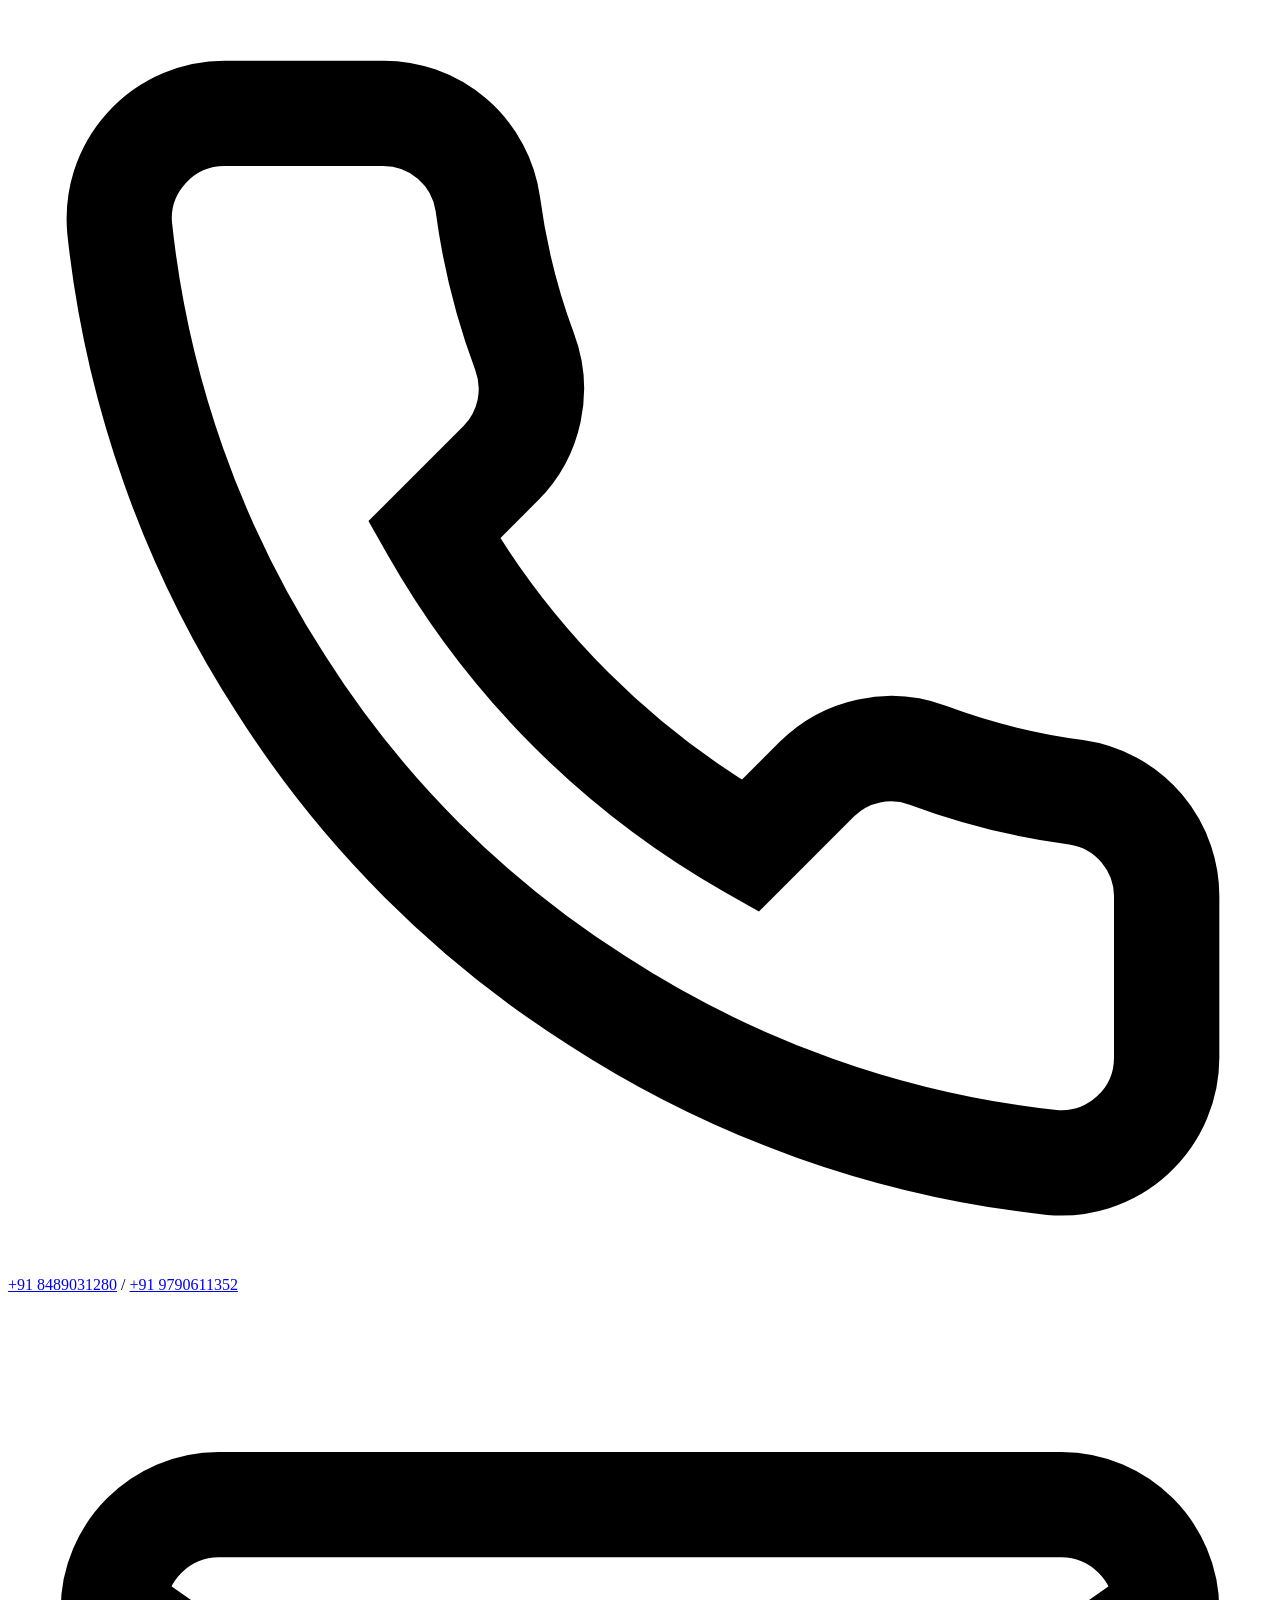
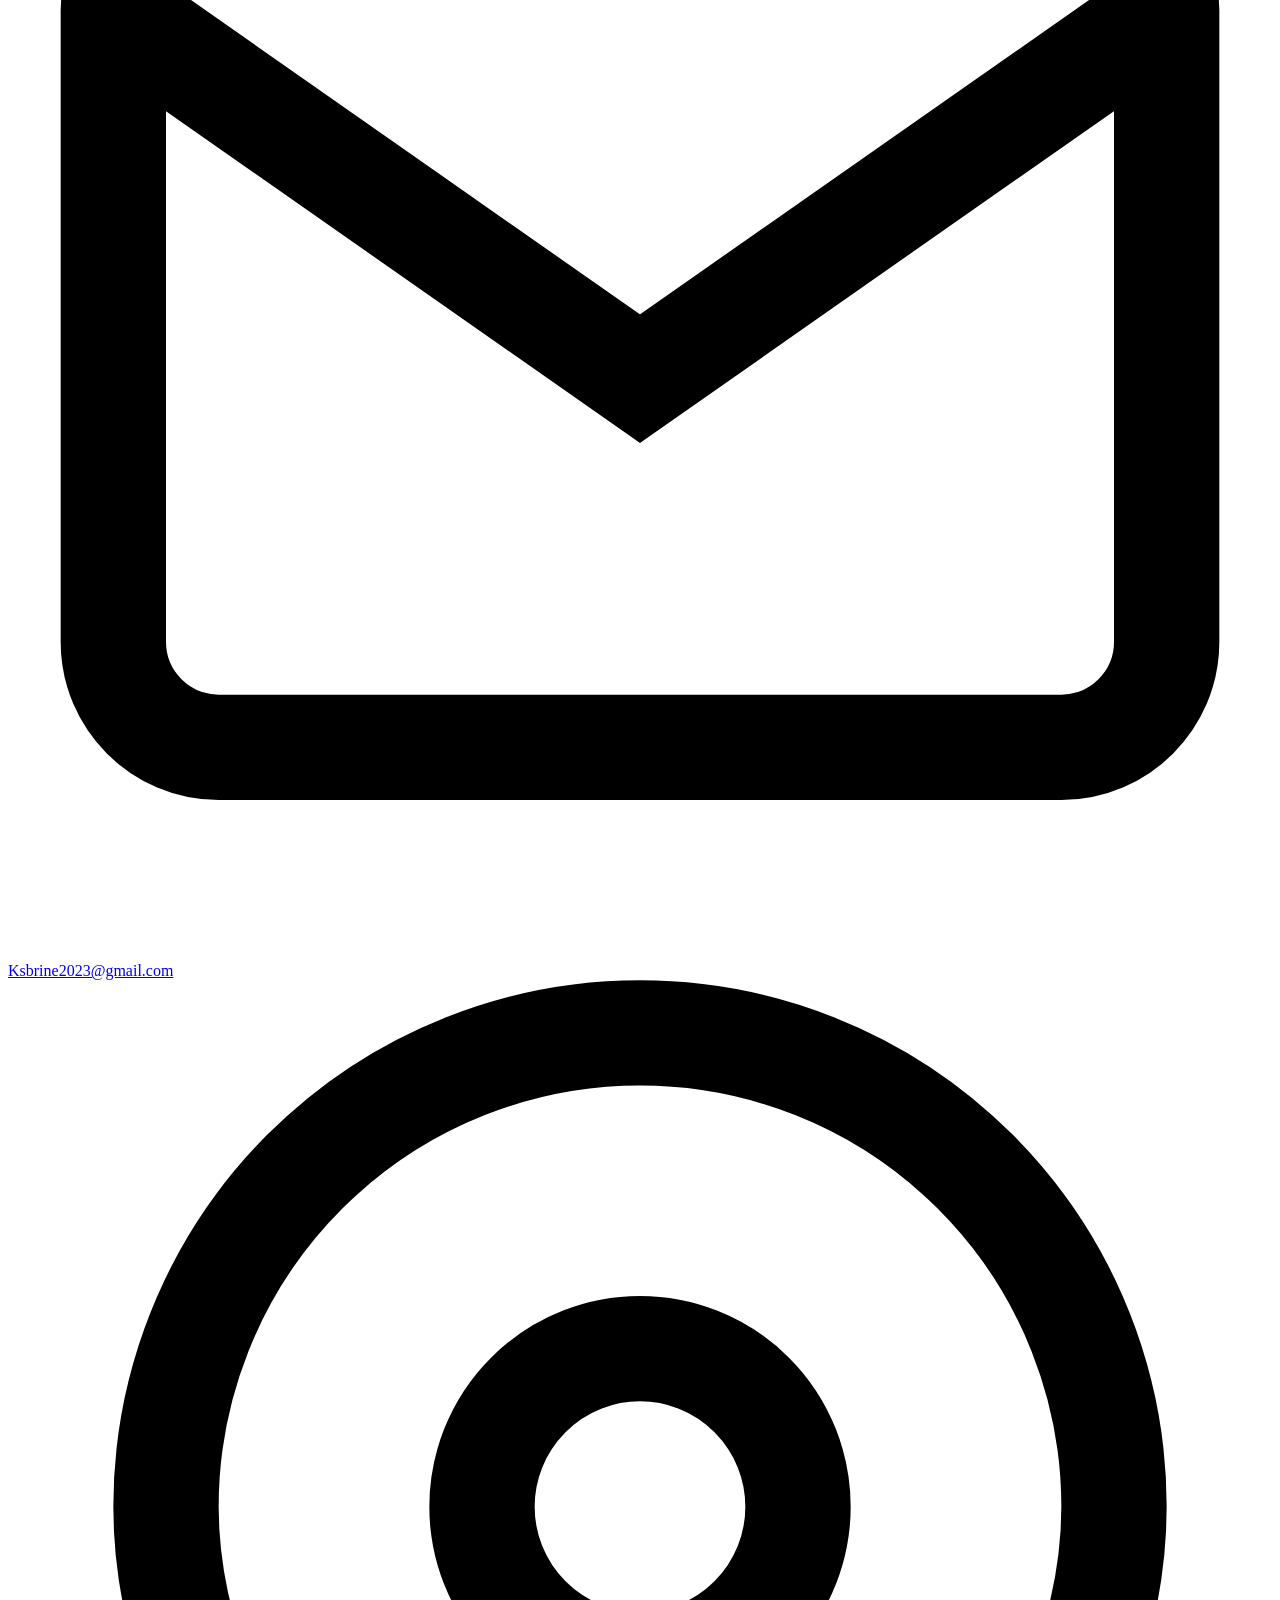
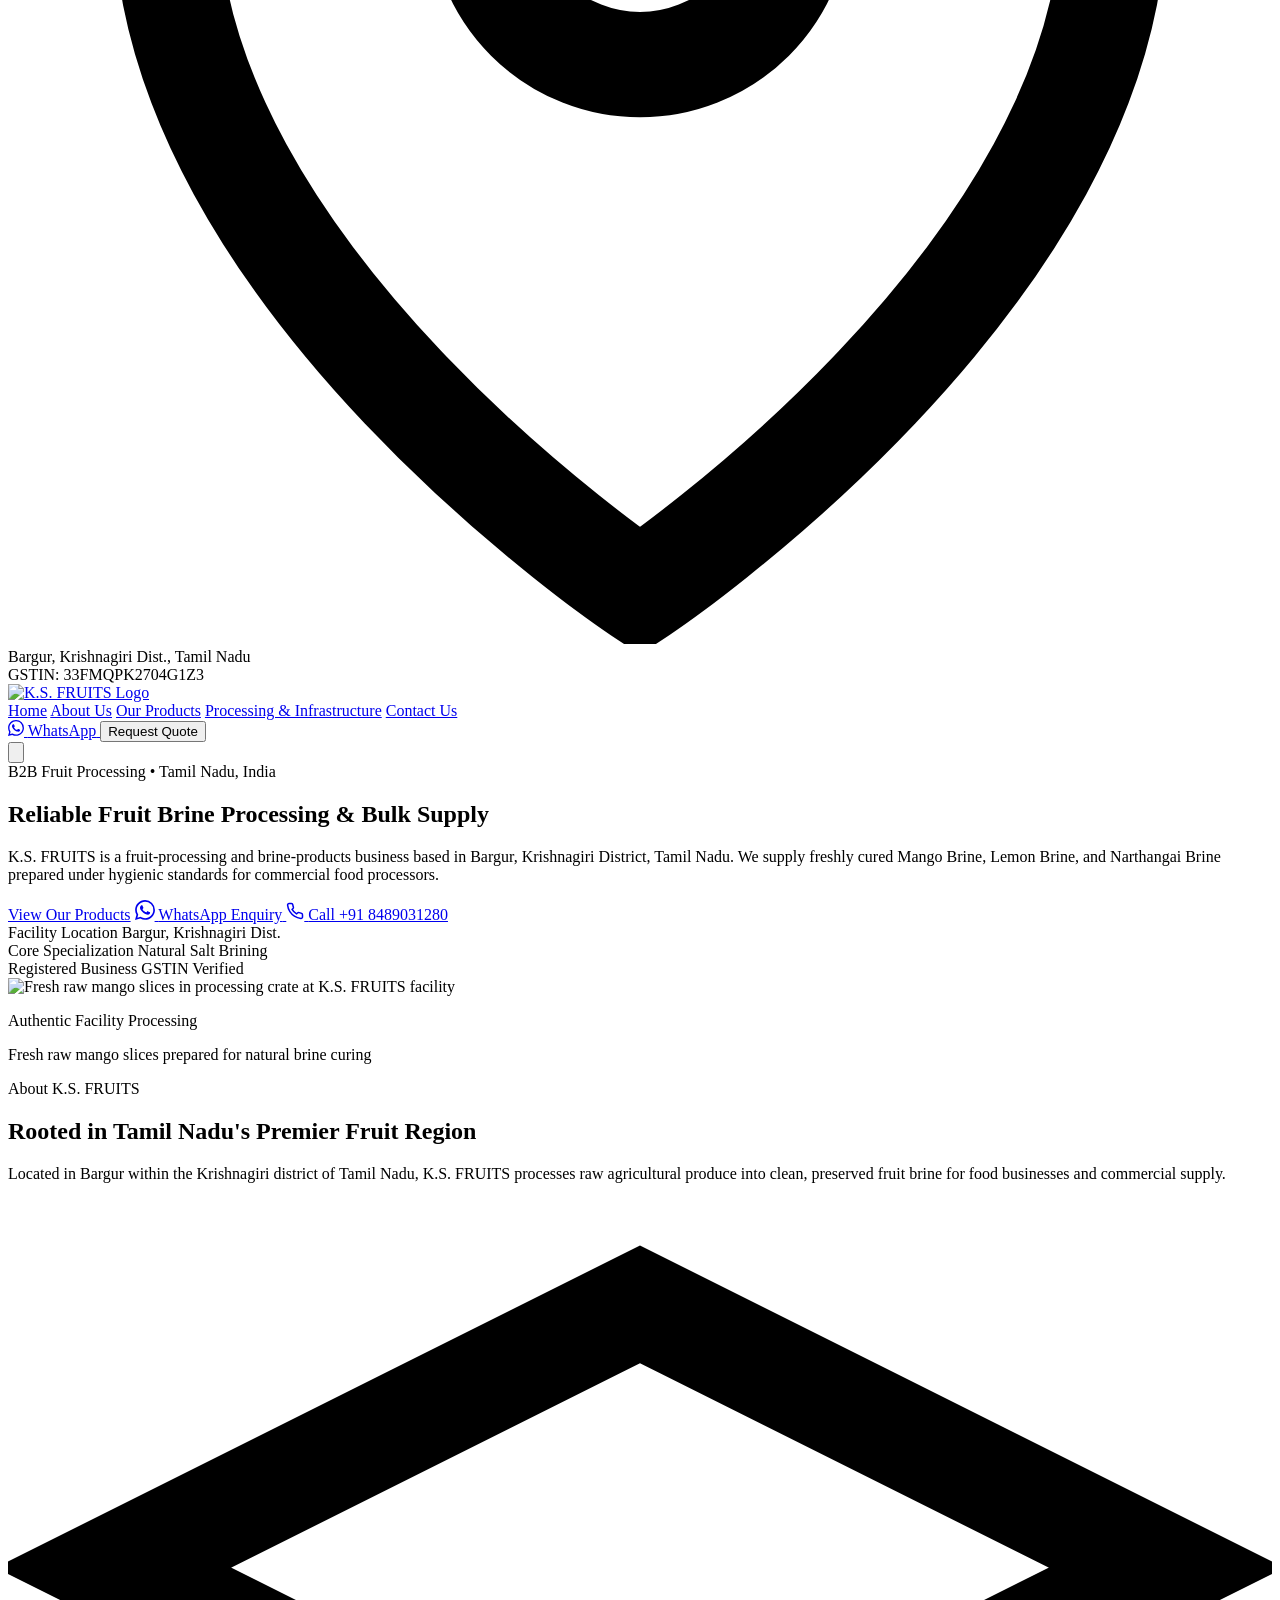
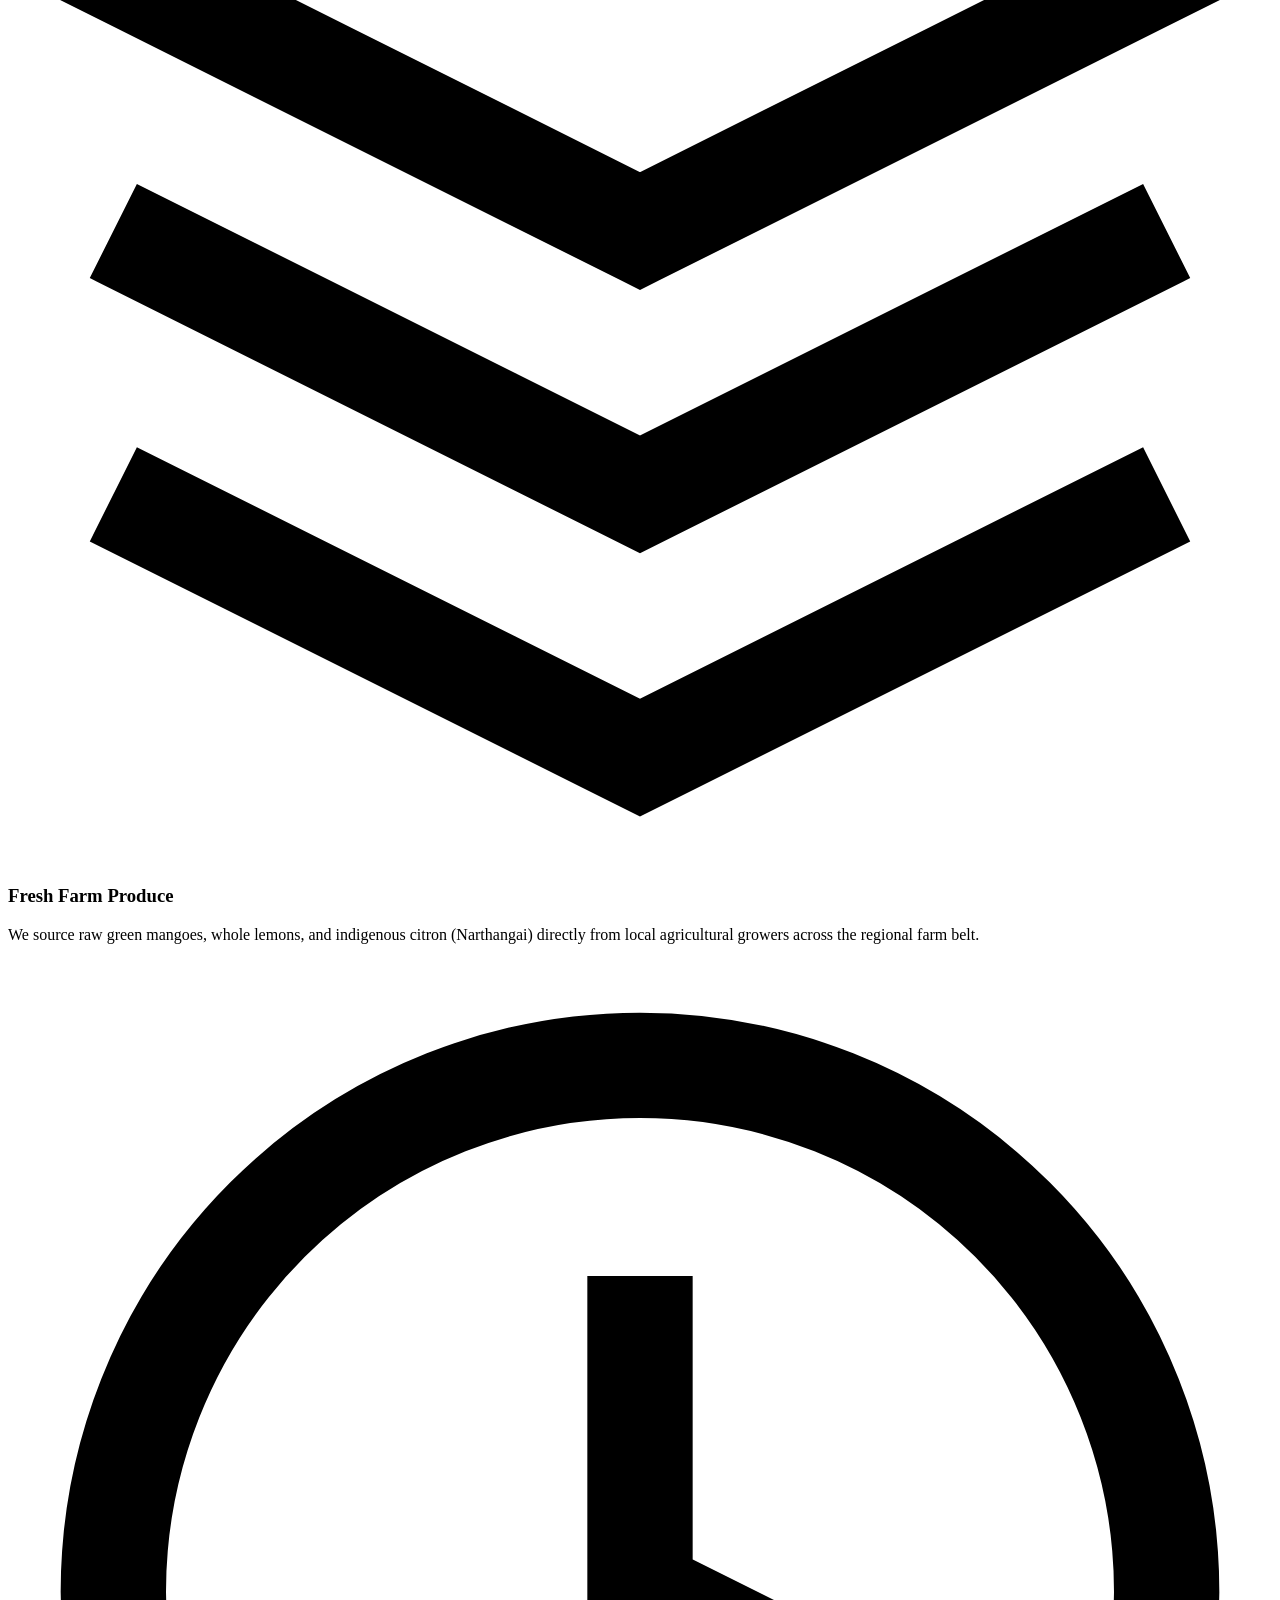
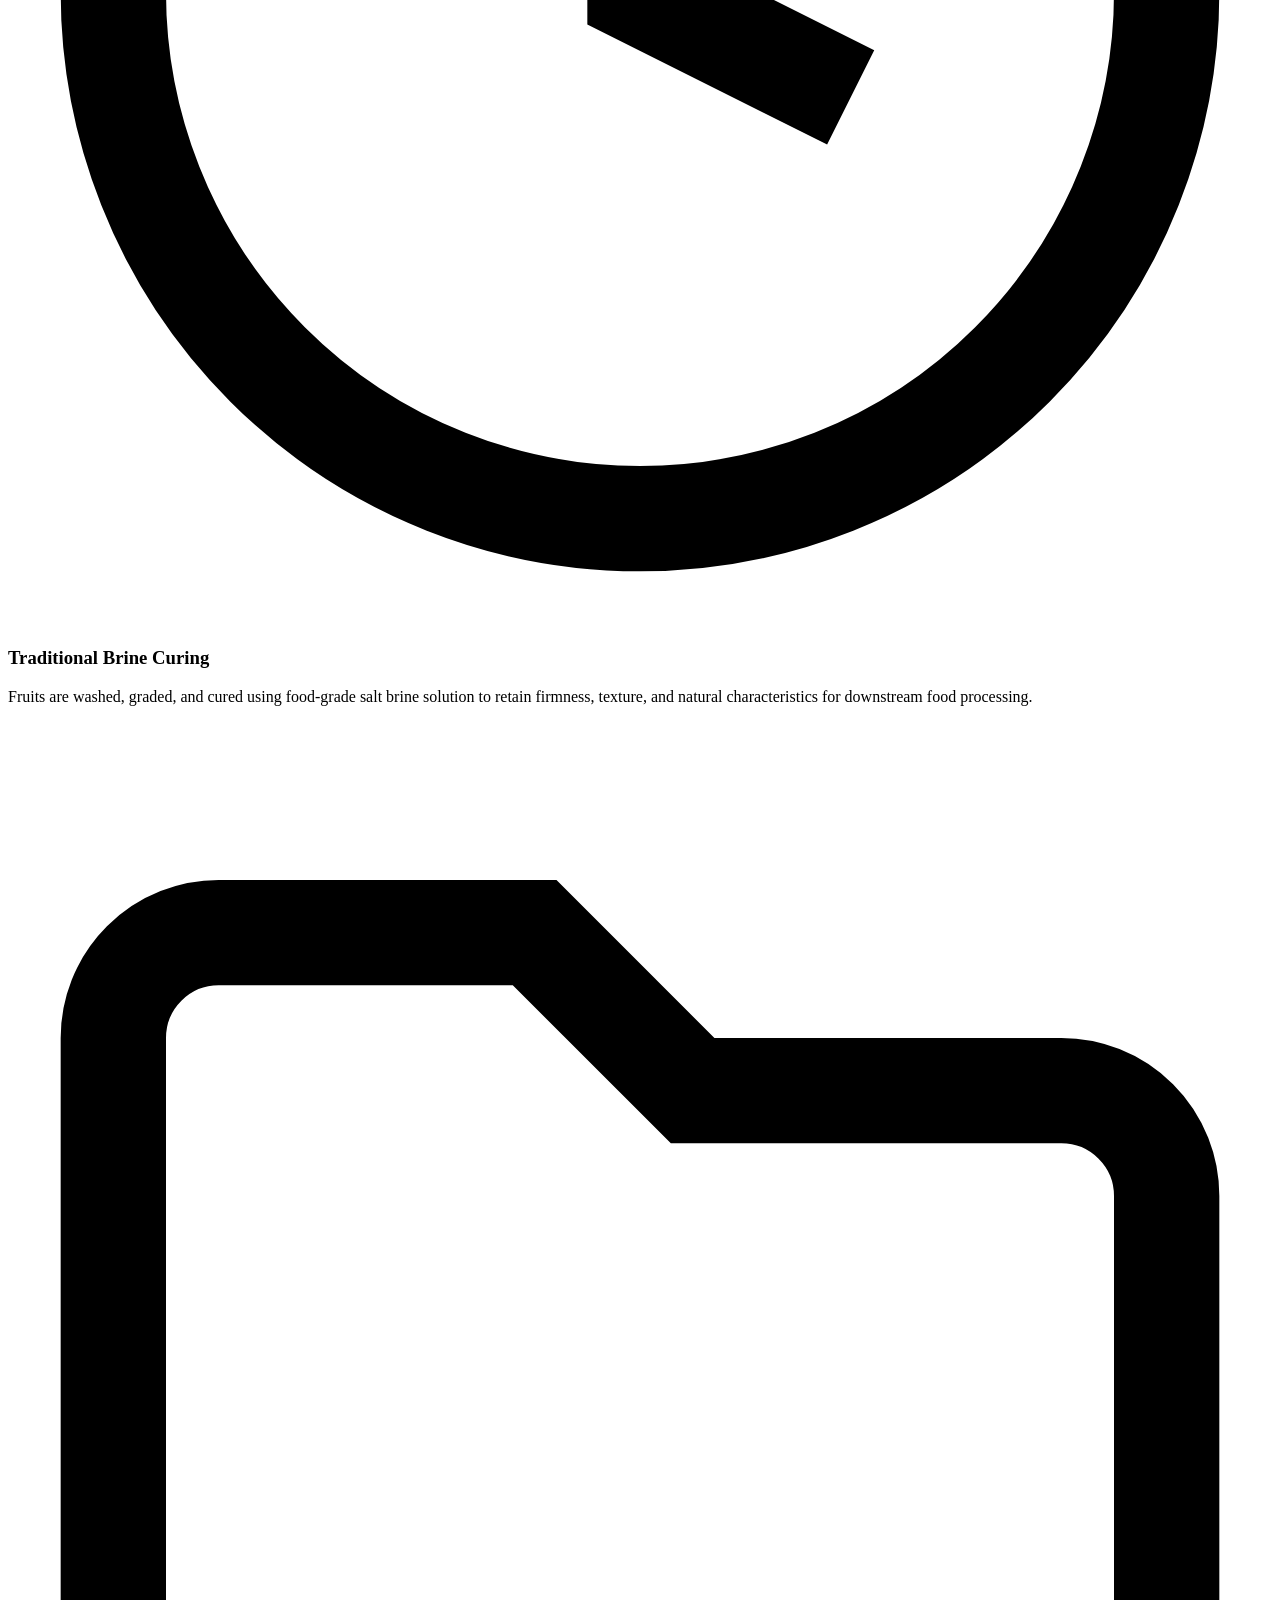
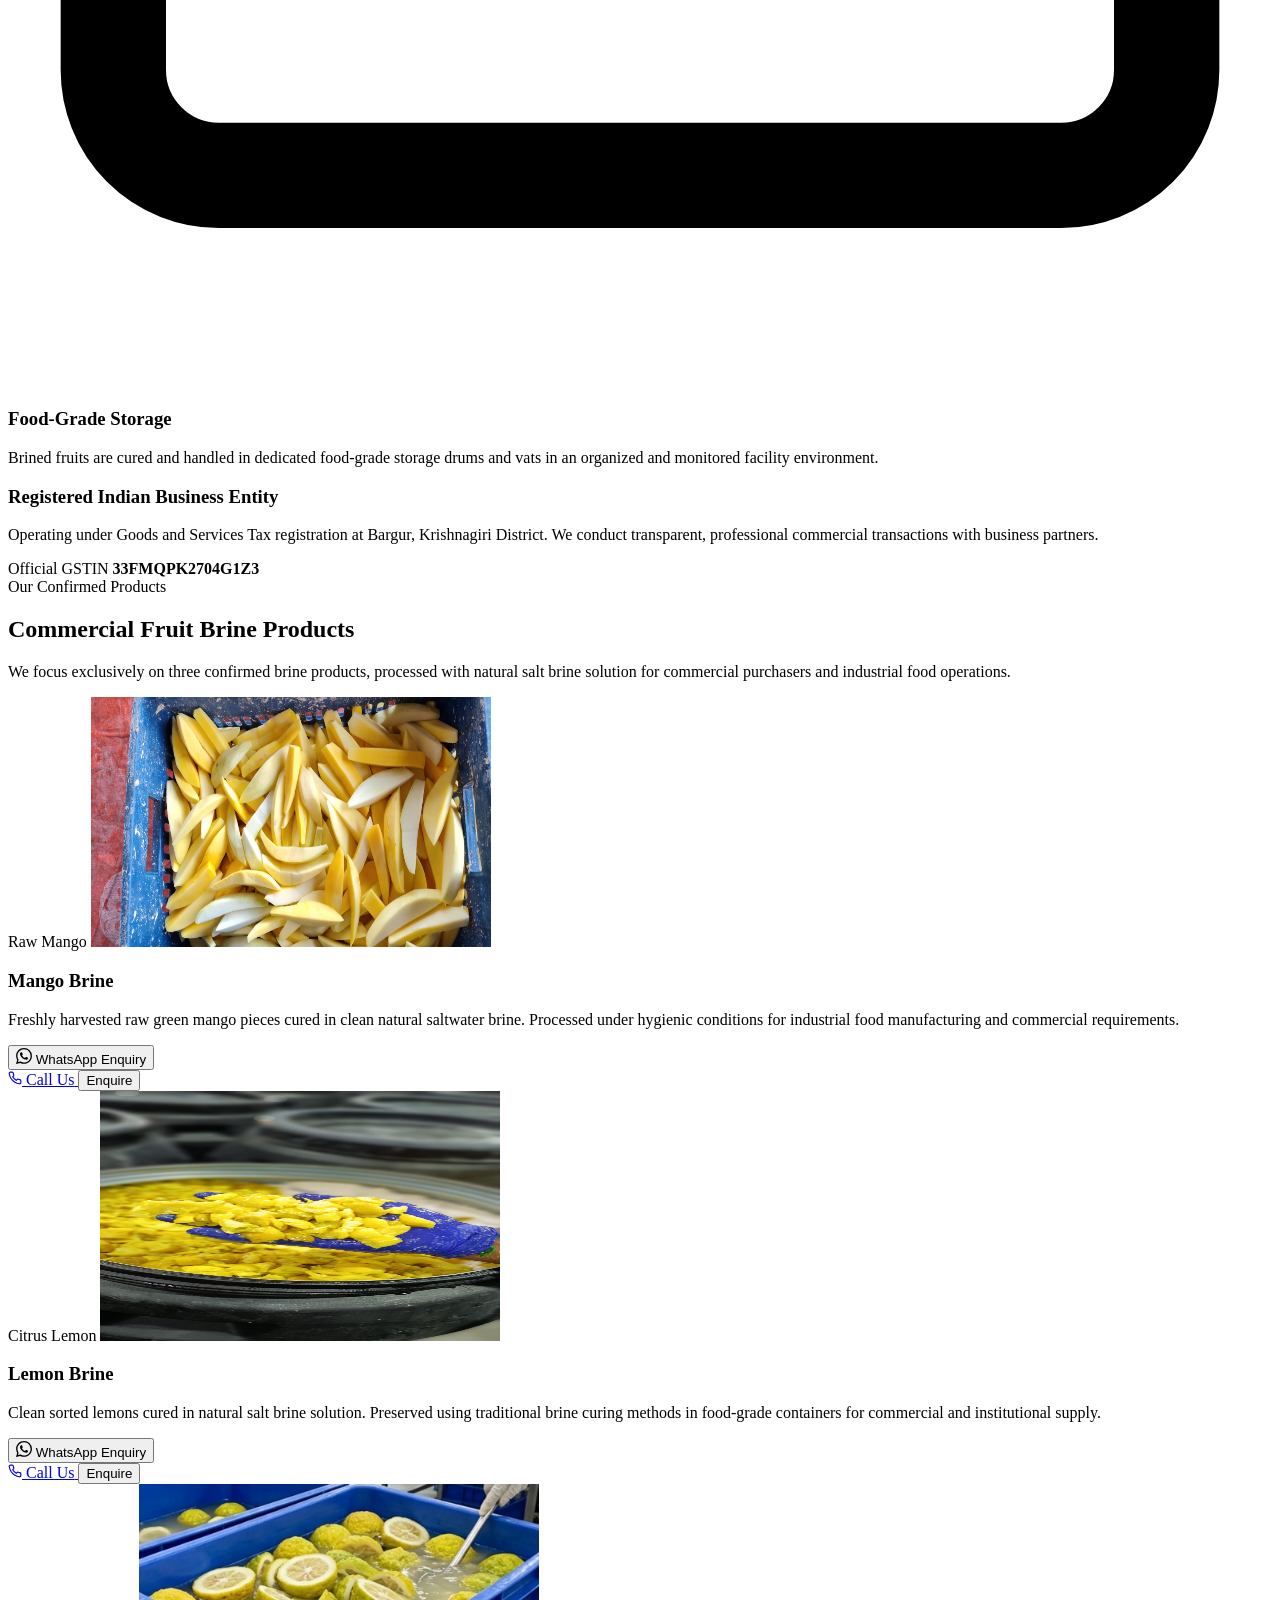
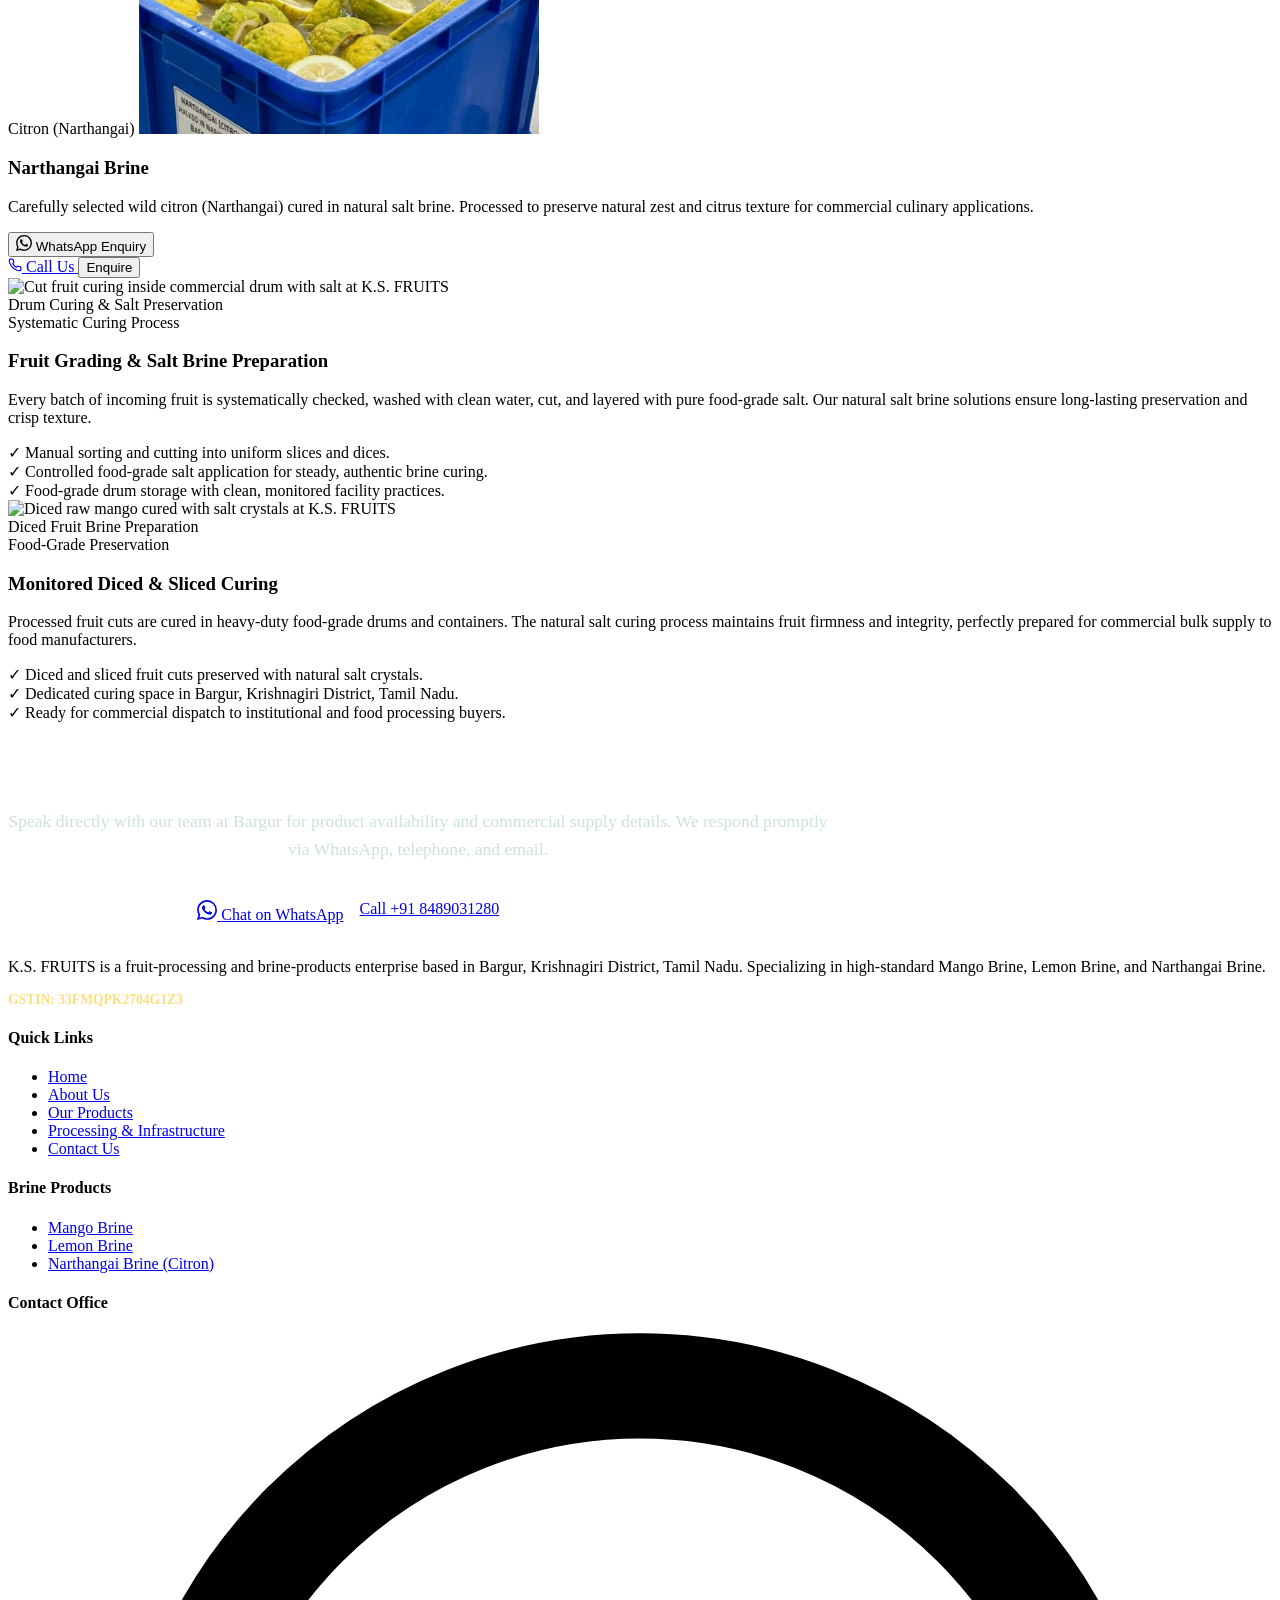
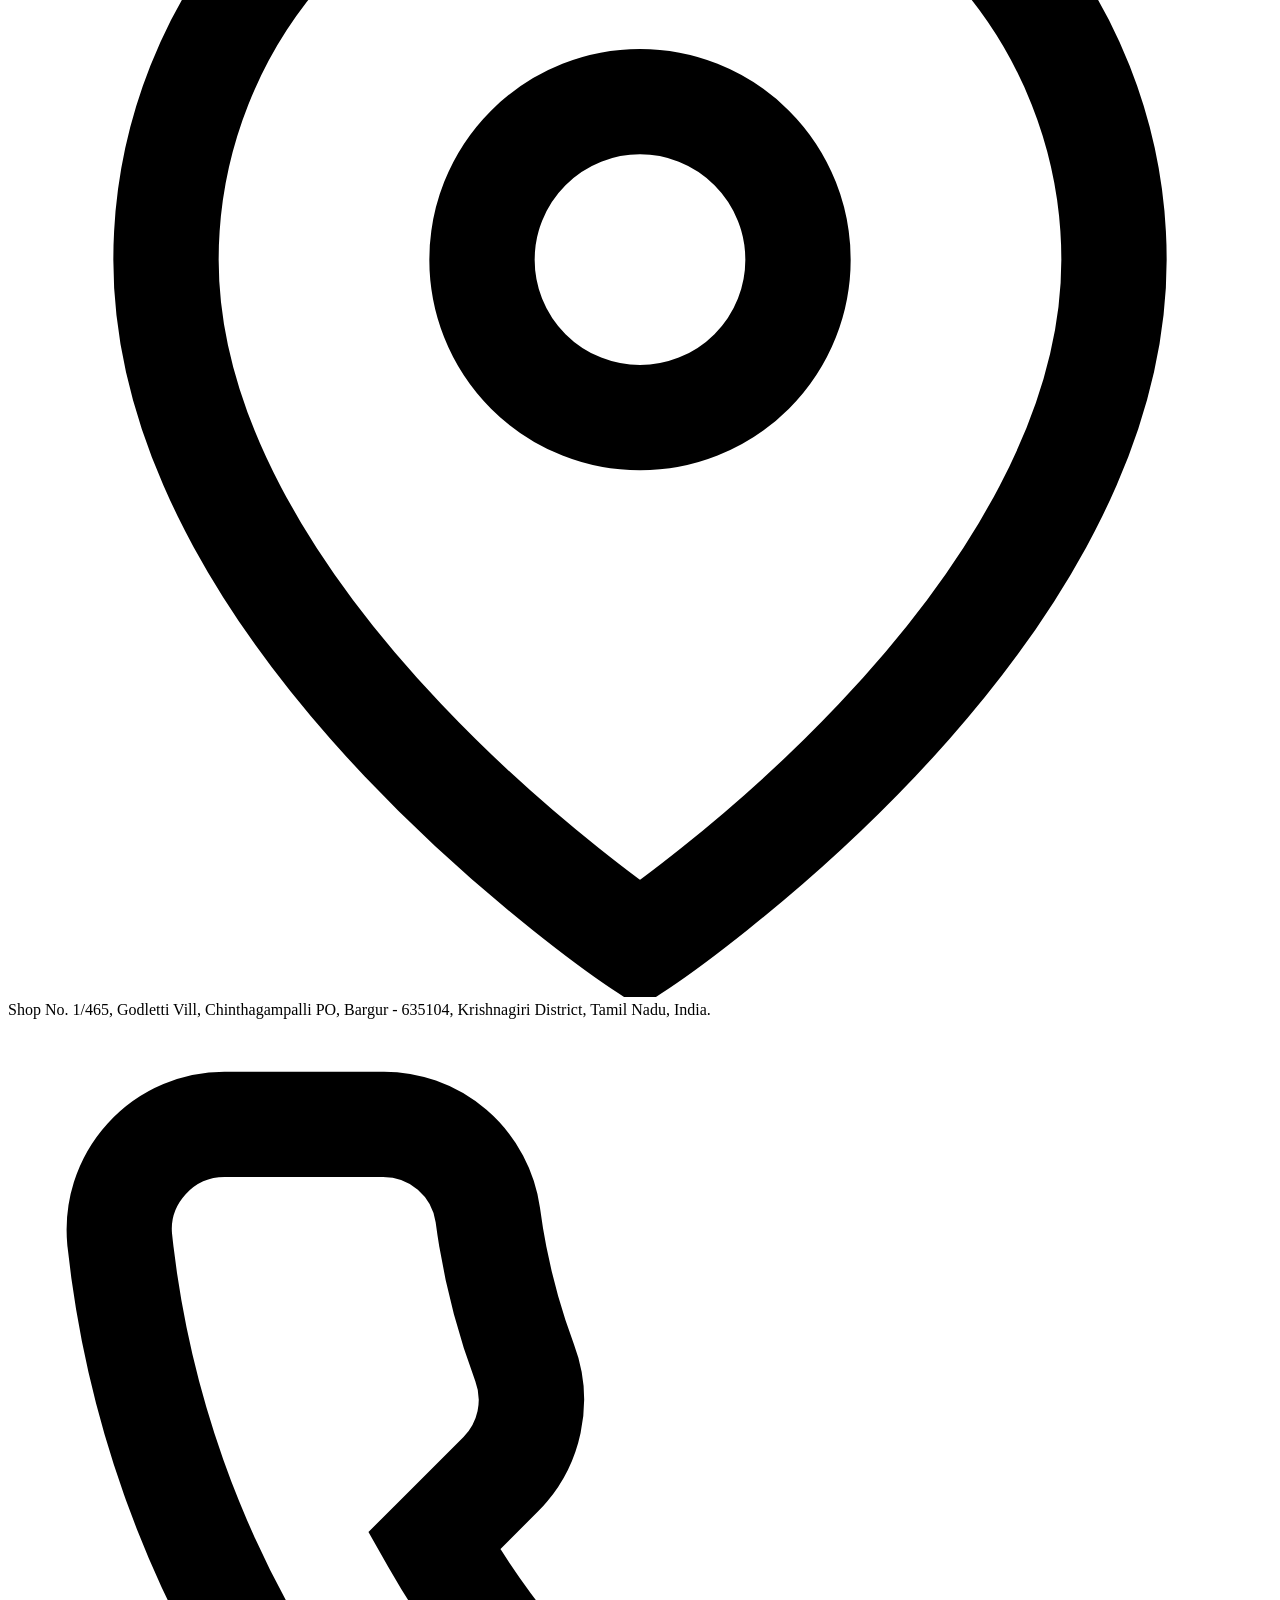
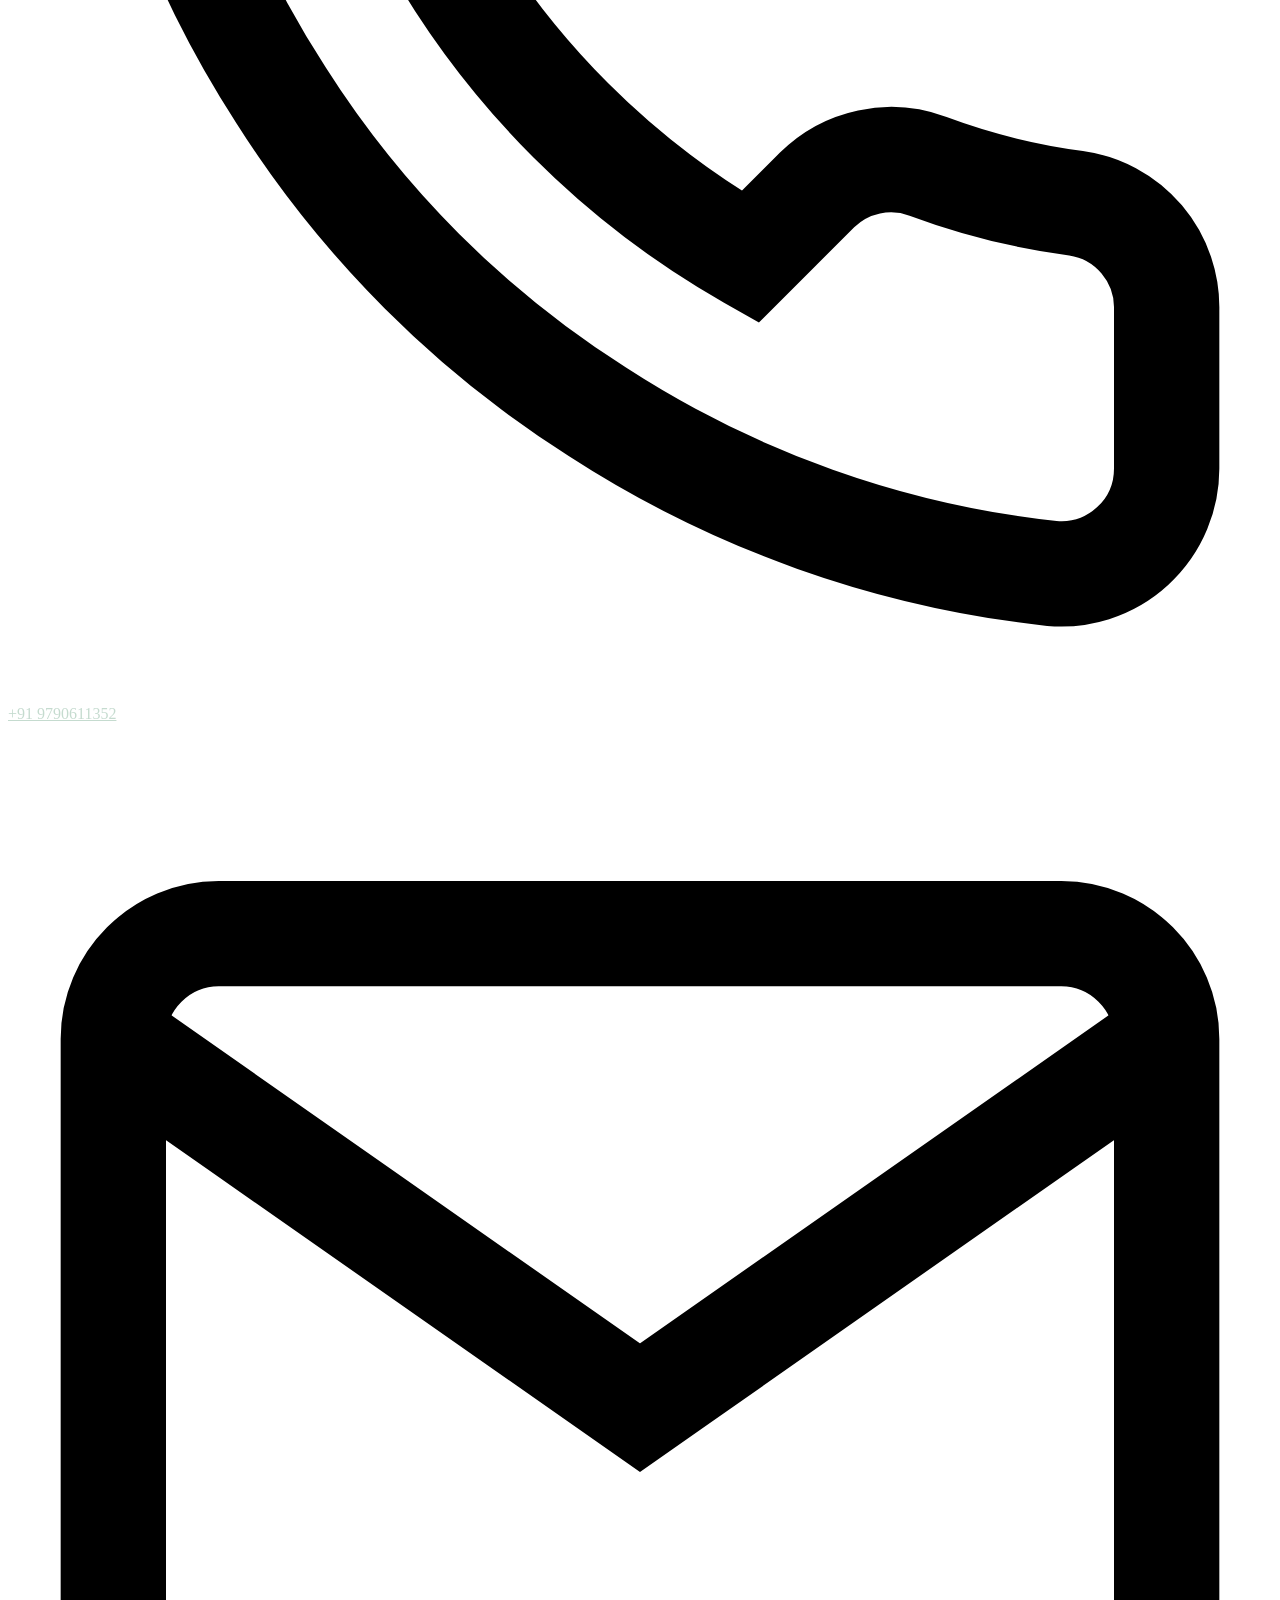
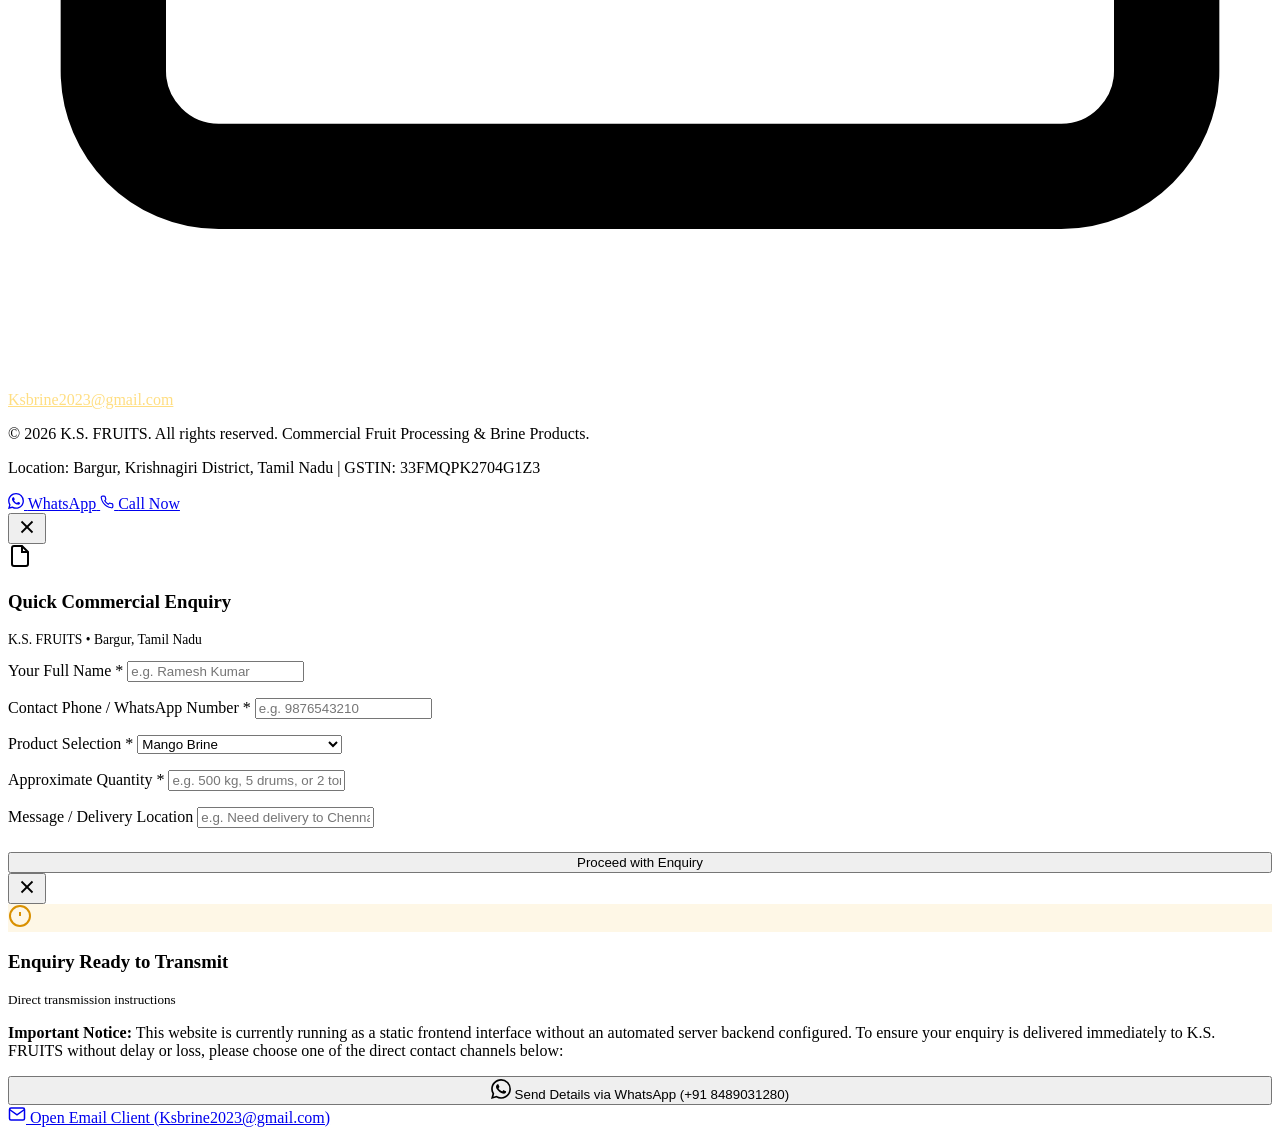
==== commit 06e83e2c: "Update image paths for product cards" ====
--- a/index.html
+++ b/index.html
@@ -189,8 +189,7 @@
         <article class="product-card">
           <div class="product-card-media">
             <span class="product-pill">Raw Mango</span>
-            <img src="public/images/mango-slices-crate.jpg" alt="Mango Brine - fresh cut raw mango slices in crate" width="400" height="250" loading="lazy">
-          </div>
+           <img src="mango-slices-crate.jpg" alt="Mango Brine - fresh cut raw mango slices in crate" width="400" height="250" loading="lazy">
           <div class="product-card-body">
             <h3 class="product-title">Mango Brine</h3>
             <p class="product-desc">
@@ -216,7 +215,7 @@
         <article class="product-card">
           <div class="product-card-media">
             <span class="product-pill">Citrus Lemon</span>
-            <img src="public/images/lemon-brine-inspection.png" alt="Lemon Brine - cured cut lemons in drum inspected by hand" width="400" height="250" loading="lazy">
+         <img src="lemon-brine-inspection.png" alt="Lemon Brine - cured cut lemons in drum inspected by hand" width="400" height="250" loading="lazy">
           </div>
           <div class="product-card-body">
             <h3 class="product-title">Lemon Brine</h3>
@@ -243,7 +242,7 @@
         <article class="product-card">
           <div class="product-card-media">
             <span class="product-pill">Citron (Narthangai)</span>
-            <img src="public/images/narthangai-brine.png" alt="Narthangai Brine - cut wild citron in natural salt brine tub" width="400" height="250" loading="lazy">
+          <img src="narthangai-brine.png" alt="Narthangai Brine - cut wild citron in natural salt brine tub" width="400" height="250" loading="lazy">
           </div>
           <div class="product-card-body">
             <h3 class="product-title">Narthangai Brine</h3>
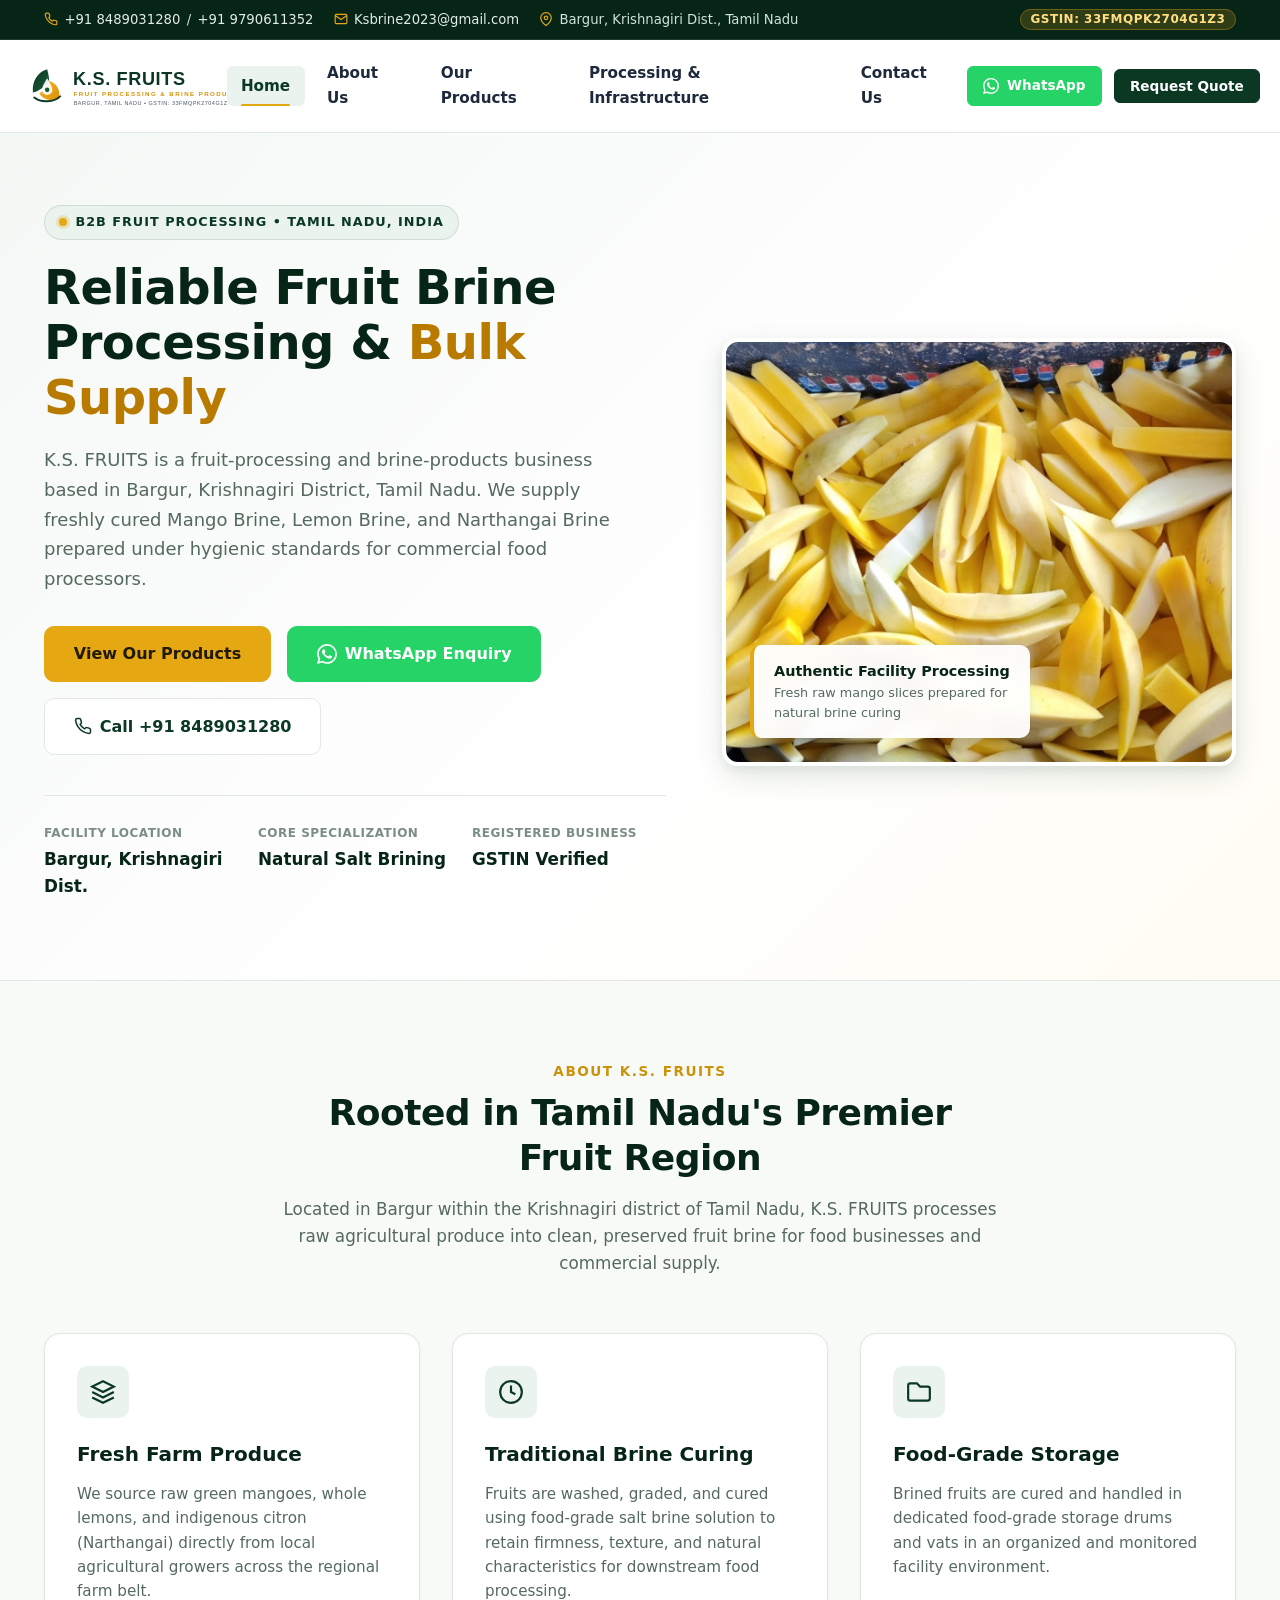
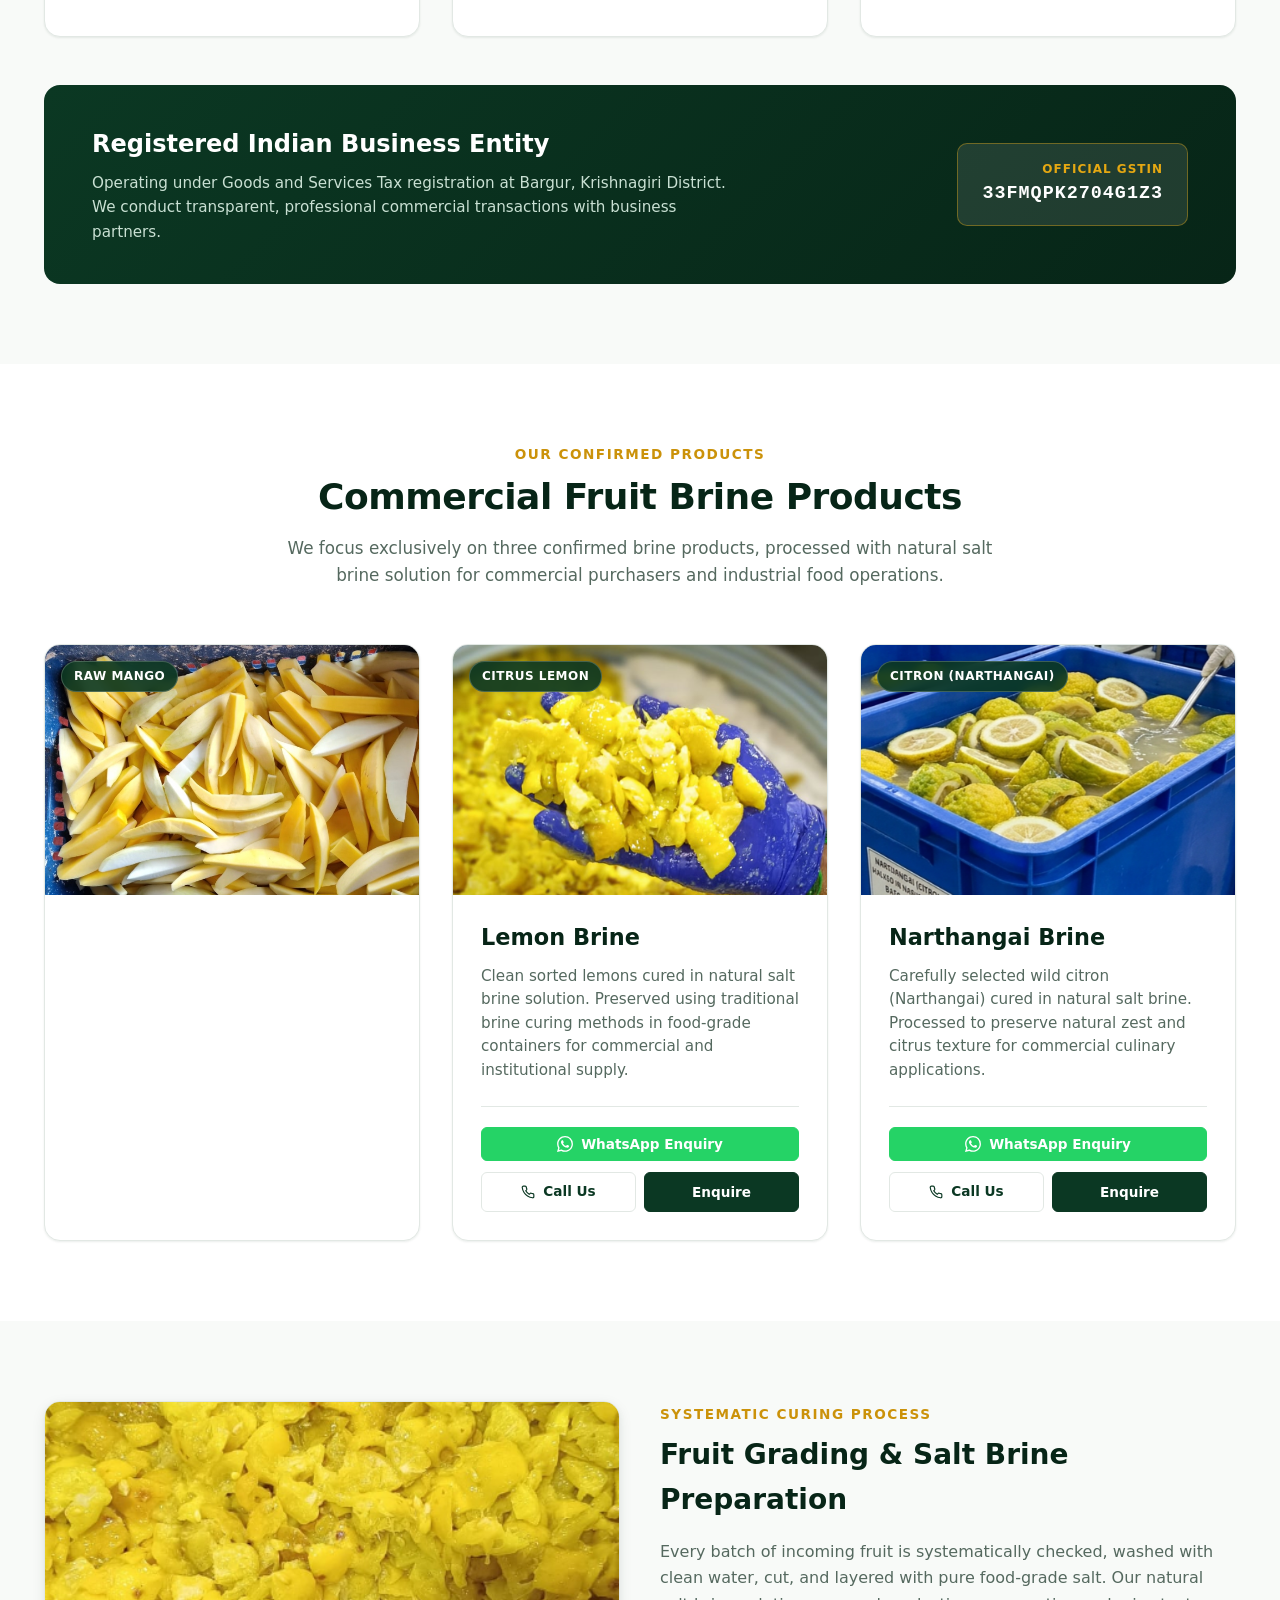
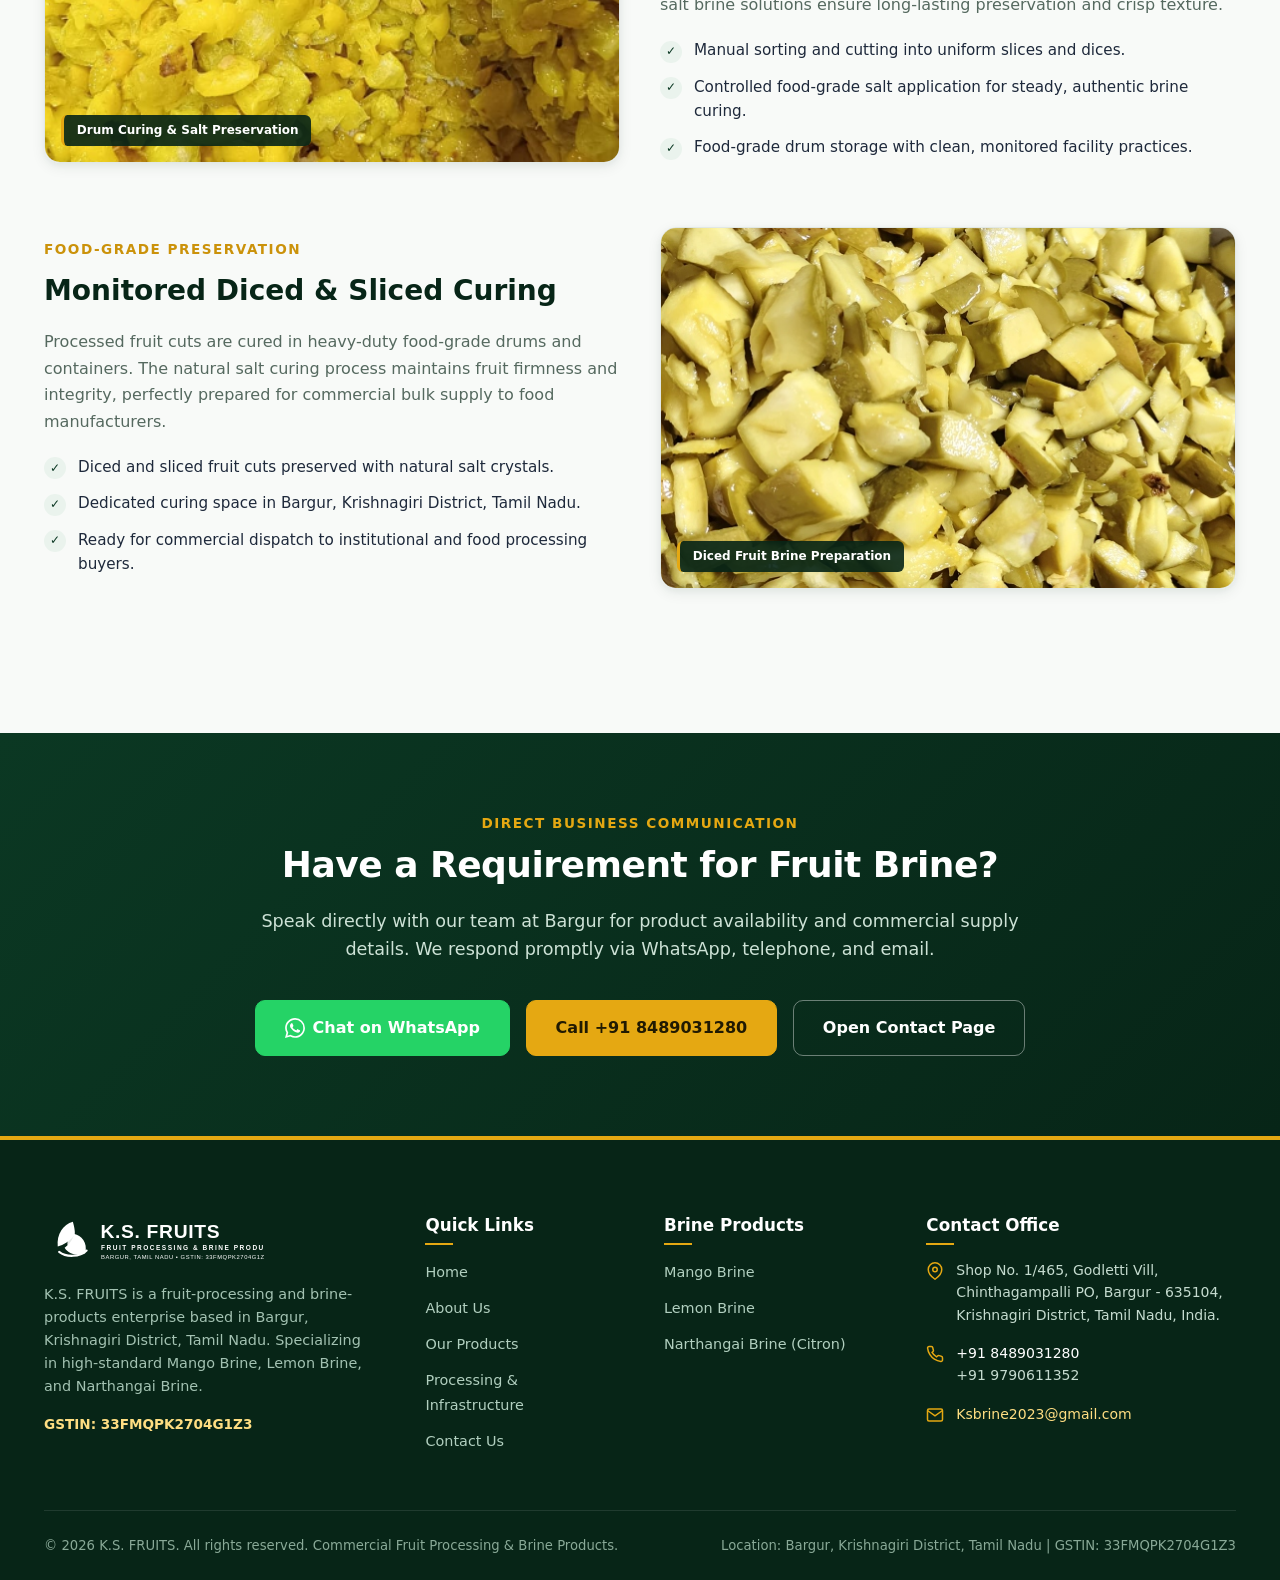
==== commit 0f2fe252: "Fix website asset paths" ====
--- a/index.html
+++ b/index.html
@@ -11,7 +11,7 @@
   <link rel="preconnect" href="https://fonts.gstatic.com" crossorigin>
   <link href="https://fonts.googleapis.com/css2?family=Plus+Jakarta+Sans:wght@400;500;600;700;800;900&display=swap" rel="stylesheet">
   
-  <link rel="stylesheet" href="css/style.css">
+  <link rel="stylesheet" href="style.css">
 </head>
 <body>
 
@@ -42,7 +42,7 @@
   <header class="site-header">
     <div class="container header-inner">
       <a href="index.html" class="brand-logo" aria-label="K.S. FRUITS Home">
-        <img src="assets/images/logo.svg" alt="K.S. FRUITS Logo" width="260" height="65">
+        <img src="logo.svg" alt="K.S. FRUITS Logo" width="260" height="65">
       </a>
 
       <!-- Desktop Nav -->
@@ -112,7 +112,7 @@
 
       <div class="hero-media">
         <div class="hero-image-card">
-          <img src="public/images/mango-slices-crate.jpg" alt="Fresh raw mango slices in processing crate at K.S. FRUITS facility" width="600" height="420" loading="eager">
+          <img src="mango-slices-crate.jpg" alt="Fresh raw mango slices in processing crate at K.S. FRUITS facility" width="600" height="420" loading="eager">
           <div class="hero-floating-badge">
             <p class="floating-badge-title">Authentic Facility Processing</p>
             <p class="floating-badge-subtitle">Fresh raw mango slices prepared for natural brine curing</p>
@@ -273,7 +273,7 @@
     <div class="container">
       <div class="infra-showcase">
         <div class="infra-image-wrap">
-          <img src="public/images/lemon-curing-drum.png" alt="Cut fruit curing inside commercial drum with salt at K.S. FRUITS" width="560" height="360" loading="lazy">
+          <img src="lemon-curing-drum.png" alt="Cut fruit curing inside commercial drum with salt at K.S. FRUITS" width="560" height="360" loading="lazy">
           <div class="infra-caption-badge">Drum Curing &amp; Salt Preservation</div>
         </div>
         <div class="infra-content">
@@ -301,7 +301,7 @@
 
       <div class="infra-showcase reverse">
         <div class="infra-image-wrap">
-          <img src="public/images/mango-diced-curing.jpg" alt="Diced raw mango cured with salt crystals at K.S. FRUITS" width="560" height="360" loading="lazy">
+          <img src="mango-diced-curing.jpg" alt="Diced raw mango cured with salt crystals at K.S. FRUITS" width="560" height="360" loading="lazy">
           <div class="infra-caption-badge">Diced Fruit Brine Preparation</div>
         </div>
         <div class="infra-content">
@@ -354,7 +354,7 @@
       <div class="footer-grid">
         <!-- Col 1: Brand Info -->
         <div class="footer-brand-col">
-          <img src="assets/images/logo.svg" alt="K.S. FRUITS Logo" width="220" height="55" style="filter: brightness(0) invert(1);">
+          <img src="logo.svg" alt="K.S. FRUITS Logo" width="220" height="55" style="filter: brightness(0) invert(1);">
           <p>
             K.S. FRUITS is a fruit-processing and brine-products enterprise based in Bargur, Krishnagiri District, Tamil Nadu. Specializing in high-standard Mango Brine, Lemon Brine, and Narthangai Brine.
           </p>
@@ -514,6 +514,6 @@
     </div>
   </div>
 
-  <script src="js/main.js"></script>
+  <script src="main.js"></script>
 </body>
 </html>
--- a/style.css
+++ b/style.css
@@ -0,0 +1,1693 @@
+/* ==========================================================================
+   K.S. FRUITS - Official Business Website Stylesheet
+   Theme: Clean White Background, Deep Green Palette & Natural Yellow Accents
+   ========================================================================== */
+
+:root {
+  /* Color Palette */
+  --color-primary: #0b3823;         /* Deep Forest Green */
+  --color-primary-dark: #072517;    /* Darker Emerald */
+  --color-primary-light: #165b38;   /* Medium Green */
+  --color-primary-soft: #eaf3ed;    /* Soft Green Tint for cards/badges */
+  
+  --color-accent: #e5a812;          /* Natural Yellow / Citrus Gold */
+  --color-accent-hover: #cb920a;    /* Deeper Gold */
+  --color-accent-light: #fef7e6;    /* Soft Yellow Tint */
+  --color-accent-glow: rgba(229, 168, 18, 0.25);
+  
+  --color-whatsapp: #25d366;        /* WhatsApp Brand Green */
+  --color-whatsapp-dark: #128c7e;
+  
+  --color-bg-white: #ffffff;
+  --color-bg-light: #f8faf8;
+  --color-bg-muted: #f1f5f2;
+  
+  --color-text-main: #1e293b;
+  --color-text-muted: #55695f;
+  --color-text-light: #7c8e84;
+  --color-border: #e2e8e4;
+  --color-border-dark: #cbd5e1;
+
+  /* Typography */
+  --font-family-base: 'Plus Jakarta Sans', system-ui, -apple-system, BlinkMacSystemFont, 'Segoe UI', Roboto, Oxygen, Ubuntu, Cantarell, sans-serif;
+  --font-family-heading: 'Plus Jakarta Sans', system-ui, -apple-system, BlinkMacSystemFont, 'Segoe UI', Roboto, Oxygen, Ubuntu, Cantarell, sans-serif;
+
+  /* Elevations & Shadows */
+  --shadow-sm: 0 1px 3px rgba(12, 56, 35, 0.05), 0 1px 2px rgba(12, 56, 35, 0.04);
+  --shadow-md: 0 4px 14px rgba(12, 56, 35, 0.08), 0 2px 6px rgba(12, 56, 35, 0.04);
+  --shadow-lg: 0 10px 28px rgba(12, 56, 35, 0.12), 0 4px 10px rgba(12, 56, 35, 0.06);
+  --shadow-hover: 0 16px 36px rgba(12, 56, 35, 0.16), 0 6px 14px rgba(12, 56, 35, 0.08);
+
+  /* Spacing & Transitions */
+  --radius-sm: 6px;
+  --radius-md: 10px;
+  --radius-lg: 16px;
+  --radius-full: 9999px;
+  --transition: all 0.25s cubic-bezier(0.16, 1, 0.3, 1);
+}
+
+/* Reset & Base Setup */
+*, *::before, *::after {
+  box-sizing: border-box;
+  margin: 0;
+  padding: 0;
+}
+
+html {
+  font-size: 16px;
+  scroll-behavior: smooth;
+  -webkit-font-smoothing: antialiased;
+}
+
+body {
+  font-family: var(--font-family-base);
+  color: var(--color-text-main);
+  background-color: var(--color-bg-white);
+  line-height: 1.6;
+  overflow-x: hidden;
+  display: flex;
+  flex-direction: column;
+  min-height: 100vh;
+}
+
+img {
+  max-width: 100%;
+  height: auto;
+  display: block;
+}
+
+a {
+  color: inherit;
+  text-decoration: none;
+  transition: var(--transition);
+}
+
+ul {
+  list-style: none;
+}
+
+button, input, select, textarea {
+  font-family: inherit;
+  font-size: inherit;
+}
+
+/* Layout Container */
+.container {
+  width: 100%;
+  max-width: 1240px;
+  margin-left: auto;
+  margin-right: auto;
+  padding-left: 1.5rem;
+  padding-right: 1.5rem;
+}
+
+/* ==========================================================================
+   Top Header Bar & Navigation
+   ========================================================================== */
+
+/* Utility Top Bar */
+.topbar {
+  background-color: var(--color-primary-dark);
+  color: #d1e3d9;
+  font-size: 0.825rem;
+  padding: 0.55rem 0;
+  border-bottom: 1px solid rgba(255, 255, 255, 0.1);
+}
+
+.topbar-content {
+  display: flex;
+  justify-content: space-between;
+  align-items: center;
+  flex-wrap: wrap;
+  gap: 0.75rem;
+}
+
+.topbar-info {
+  display: flex;
+  align-items: center;
+  flex-wrap: wrap;
+  gap: 1.25rem;
+}
+
+.topbar-item {
+  display: inline-flex;
+  align-items: center;
+  gap: 0.4rem;
+}
+
+.topbar-item svg {
+  width: 14px;
+  height: 14px;
+  color: var(--color-accent);
+  flex-shrink: 0;
+}
+
+.topbar-item a {
+  color: #e2ede6;
+}
+
+.topbar-item a:hover {
+  color: var(--color-accent);
+}
+
+.topbar-badge {
+  background-color: rgba(229, 168, 18, 0.18);
+  color: #ffde82;
+  padding: 0.15rem 0.6rem;
+  border-radius: var(--radius-full);
+  font-weight: 600;
+  font-size: 0.75rem;
+  letter-spacing: 0.5px;
+  border: 1px solid rgba(229, 168, 18, 0.35);
+}
+
+/* Main Site Header */
+.site-header {
+  position: sticky;
+  top: 0;
+  z-index: 1000;
+  background-color: rgba(255, 255, 255, 0.98);
+  backdrop-filter: blur(8px);
+  border-bottom: 1px solid var(--color-border);
+  transition: var(--transition);
+}
+
+.site-header.is-scrolled {
+  box-shadow: var(--shadow-md);
+  border-bottom-color: transparent;
+}
+
+.header-inner {
+  display: flex;
+  align-items: center;
+  justify-content: space-between;
+  padding: 0.85rem 0;
+}
+
+.brand-logo {
+  display: flex;
+  align-items: center;
+  text-decoration: none;
+}
+
+.brand-logo img {
+  height: 52px;
+  width: auto;
+}
+
+/* Nav Menu */
+.nav-menu {
+  display: flex;
+  align-items: center;
+  gap: 0.5rem;
+}
+
+.nav-link {
+  font-weight: 600;
+  font-size: 0.95rem;
+  color: var(--color-text-main);
+  padding: 0.5rem 0.9rem;
+  border-radius: var(--radius-sm);
+  position: relative;
+  transition: var(--transition);
+}
+
+.nav-link:hover {
+  color: var(--color-primary);
+  background-color: var(--color-primary-soft);
+}
+
+.nav-link.active {
+  color: var(--color-primary);
+  background-color: var(--color-primary-soft);
+}
+
+.nav-link.active::after {
+  content: '';
+  position: absolute;
+  bottom: 0;
+  left: 0.9rem;
+  right: 0.9rem;
+  height: 2px;
+  background-color: var(--color-accent);
+  border-radius: var(--radius-full);
+}
+
+.header-cta-group {
+  display: flex;
+  align-items: center;
+  gap: 0.75rem;
+}
+
+/* Mobile Toggle */
+.mobile-menu-btn {
+  display: none;
+  background: none;
+  border: 1px solid var(--color-border);
+  border-radius: var(--radius-sm);
+  padding: 0.45rem;
+  cursor: pointer;
+  color: var(--color-primary);
+}
+
+.mobile-menu-btn svg {
+  width: 24px;
+  height: 24px;
+}
+
+/* ==========================================================================
+   Buttons & Links
+   ========================================================================== */
+.btn {
+  display: inline-flex;
+  align-items: center;
+  justify-content: center;
+  gap: 0.5rem;
+  font-weight: 600;
+  font-size: 0.925rem;
+  padding: 0.7rem 1.4rem;
+  border-radius: var(--radius-md);
+  border: 1px solid transparent;
+  cursor: pointer;
+  transition: var(--transition);
+  text-align: center;
+  white-space: nowrap;
+}
+
+.btn-sm {
+  padding: 0.5rem 0.95rem;
+  font-size: 0.85rem;
+  border-radius: var(--radius-sm);
+}
+
+.btn-lg {
+  padding: 0.9rem 1.8rem;
+  font-size: 1rem;
+  border-radius: var(--radius-md);
+}
+
+.btn-primary {
+  background-color: var(--color-primary);
+  color: #ffffff;
+  border-color: var(--color-primary);
+}
+
+.btn-primary:hover {
+  background-color: var(--color-primary-dark);
+  border-color: var(--color-primary-dark);
+  color: #ffffff;
+  box-shadow: 0 4px 12px rgba(11, 56, 35, 0.25);
+  transform: translateY(-1px);
+}
+
+.btn-accent {
+  background-color: var(--color-accent);
+  color: #211a02;
+  border-color: var(--color-accent);
+}
+
+.btn-accent:hover {
+  background-color: var(--color-accent-hover);
+  border-color: var(--color-accent-hover);
+  color: #120e01;
+  box-shadow: 0 4px 14px var(--color-accent-glow);
+  transform: translateY(-1px);
+}
+
+.btn-outline-primary {
+  background-color: transparent;
+  color: var(--color-primary);
+  border-color: var(--color-primary);
+}
+
+.btn-outline-primary:hover {
+  background-color: var(--color-primary);
+  color: #ffffff;
+  transform: translateY(-1px);
+}
+
+.btn-whatsapp {
+  background-color: #25d366;
+  color: #ffffff;
+  border-color: #25d366;
+}
+
+.btn-whatsapp:hover {
+  background-color: #1eb956;
+  border-color: #1eb956;
+  color: #ffffff;
+  box-shadow: 0 4px 12px rgba(37, 211, 102, 0.3);
+  transform: translateY(-1px);
+}
+
+.btn-call {
+  background-color: #ffffff;
+  color: var(--color-primary);
+  border: 1px solid var(--color-border);
+}
+
+.btn-call:hover {
+  background-color: var(--color-bg-muted);
+  border-color: var(--color-primary-light);
+  color: var(--color-primary);
+}
+
+.btn-icon svg {
+  width: 18px;
+  height: 18px;
+  flex-shrink: 0;
+}
+
+/* ==========================================================================
+   Hero Section
+   ========================================================================== */
+.hero {
+  position: relative;
+  background: linear-gradient(135deg, #f4f8f5 0%, #ffffff 60%, #fefcf3 100%);
+  padding: 4.5rem 0 5rem;
+  border-bottom: 1px solid var(--color-border);
+  overflow: hidden;
+}
+
+.hero-grid {
+  display: grid;
+  grid-template-columns: 1.15fr 0.95fr;
+  align-items: center;
+  gap: 3.5rem;
+}
+
+.hero-tag {
+  display: inline-flex;
+  align-items: center;
+  gap: 0.5rem;
+  background-color: var(--color-primary-soft);
+  color: var(--color-primary);
+  font-weight: 700;
+  font-size: 0.8rem;
+  text-transform: uppercase;
+  letter-spacing: 1px;
+  padding: 0.4rem 0.9rem;
+  border-radius: var(--radius-full);
+  margin-bottom: 1.25rem;
+  border: 1px solid rgba(12, 56, 35, 0.12);
+}
+
+.hero-tag .tag-dot {
+  width: 8px;
+  height: 8px;
+  background-color: var(--color-accent);
+  border-radius: 50%;
+  box-shadow: 0 0 0 3px rgba(229, 168, 18, 0.25);
+}
+
+.hero-title {
+  font-size: 3rem;
+  line-height: 1.15;
+  font-weight: 800;
+  color: var(--color-primary-dark);
+  margin-bottom: 1.25rem;
+  letter-spacing: -0.5px;
+}
+
+.hero-title span {
+  color: var(--color-primary);
+  position: relative;
+}
+
+.hero-title .highlight-accent {
+  color: #b87b00;
+}
+
+.hero-description {
+  font-size: 1.125rem;
+  color: var(--color-text-muted);
+  line-height: 1.65;
+  margin-bottom: 2rem;
+  max-width: 580px;
+}
+
+.hero-actions {
+  display: flex;
+  flex-wrap: wrap;
+  gap: 1rem;
+  margin-bottom: 2.5rem;
+}
+
+.hero-highlights {
+  display: grid;
+  grid-template-columns: repeat(3, 1fr);
+  gap: 1.25rem;
+  padding-top: 1.75rem;
+  border-top: 1px solid var(--color-border);
+}
+
+.highlight-item {
+  display: flex;
+  flex-direction: column;
+}
+
+.highlight-label {
+  font-size: 0.75rem;
+  text-transform: uppercase;
+  font-weight: 700;
+  color: var(--color-text-light);
+  letter-spacing: 0.5px;
+  margin-bottom: 0.2rem;
+}
+
+.highlight-value {
+  font-size: 1.05rem;
+  font-weight: 700;
+  color: var(--color-primary-dark);
+}
+
+/* Hero Media Display */
+.hero-media {
+  position: relative;
+}
+
+.hero-image-card {
+  position: relative;
+  border-radius: var(--radius-lg);
+  overflow: hidden;
+  box-shadow: var(--shadow-lg);
+  border: 4px solid #ffffff;
+}
+
+.hero-image-card img {
+  width: 100%;
+  height: 420px;
+  object-fit: cover;
+  transition: transform 0.6s ease;
+}
+
+.hero-image-card:hover img {
+  transform: scale(1.03);
+}
+
+.hero-floating-badge {
+  position: absolute;
+  bottom: 1.5rem;
+  left: 1.5rem;
+  background: rgba(255, 255, 255, 0.95);
+  backdrop-filter: blur(8px);
+  padding: 0.9rem 1.25rem;
+  border-radius: var(--radius-md);
+  box-shadow: var(--shadow-md);
+  border-left: 4px solid var(--color-accent);
+  max-width: 280px;
+}
+
+.floating-badge-title {
+  font-weight: 700;
+  font-size: 0.9rem;
+  color: var(--color-primary-dark);
+}
+
+.floating-badge-subtitle {
+  font-size: 0.8rem;
+  color: var(--color-text-muted);
+}
+
+/* ==========================================================================
+   Page Headers (Internal Pages)
+   ========================================================================== */
+.page-header {
+  background: linear-gradient(135deg, var(--color-primary-dark) 0%, var(--color-primary) 100%);
+  color: #ffffff;
+  padding: 3.75rem 0;
+  position: relative;
+}
+
+.page-header-content {
+  max-width: 760px;
+}
+
+.page-header-tag {
+  display: inline-block;
+  font-size: 0.8rem;
+  font-weight: 700;
+  letter-spacing: 1.5px;
+  text-transform: uppercase;
+  color: var(--color-accent);
+  margin-bottom: 0.75rem;
+}
+
+.page-header-title {
+  font-size: 2.5rem;
+  font-weight: 800;
+  line-height: 1.2;
+  margin-bottom: 1rem;
+}
+
+.page-header-description {
+  font-size: 1.1rem;
+  color: #d6e5dd;
+  line-height: 1.6;
+}
+
+/* Breadcrumb */
+.breadcrumb-trail {
+  display: flex;
+  align-items: center;
+  gap: 0.5rem;
+  font-size: 0.85rem;
+  margin-top: 1.5rem;
+  color: #a4c4b2;
+}
+
+.breadcrumb-trail a {
+  color: #ffffff;
+  opacity: 0.8;
+}
+
+.breadcrumb-trail a:hover {
+  opacity: 1;
+  color: var(--color-accent);
+}
+
+.breadcrumb-sep {
+  opacity: 0.5;
+}
+
+/* ==========================================================================
+   Section Components
+   ========================================================================== */
+.section {
+  padding: 5rem 0;
+}
+
+.section-bg-light {
+  background-color: var(--color-bg-light);
+}
+
+.section-header {
+  text-align: center;
+  max-width: 720px;
+  margin: 0 auto 3.5rem;
+}
+
+.section-header-left {
+  text-align: left;
+  margin-left: 0;
+}
+
+.section-subtitle {
+  font-size: 0.85rem;
+  font-weight: 700;
+  text-transform: uppercase;
+  letter-spacing: 1.5px;
+  color: var(--color-accent-hover);
+  margin-bottom: 0.5rem;
+  display: block;
+}
+
+.section-title {
+  font-size: 2.25rem;
+  font-weight: 800;
+  color: var(--color-primary-dark);
+  line-height: 1.25;
+  letter-spacing: -0.5px;
+  margin-bottom: 1rem;
+}
+
+.section-description {
+  font-size: 1.05rem;
+  color: var(--color-text-muted);
+  line-height: 1.6;
+}
+
+/* ==========================================================================
+   Product Cards - Exactly 3 Cards
+   ========================================================================== */
+.products-grid {
+  display: grid;
+  grid-template-columns: repeat(3, 1fr);
+  gap: 2rem;
+}
+
+.product-card {
+  background-color: var(--color-bg-white);
+  border-radius: var(--radius-lg);
+  border: 1px solid var(--color-border);
+  overflow: hidden;
+  box-shadow: var(--shadow-sm);
+  display: flex;
+  flex-direction: column;
+  transition: var(--transition);
+  position: relative;
+}
+
+.product-card:hover {
+  box-shadow: var(--shadow-hover);
+  transform: translateY(-5px);
+  border-color: rgba(12, 56, 35, 0.2);
+}
+
+.product-card-media {
+  position: relative;
+  height: 250px;
+  overflow: hidden;
+  background-color: var(--color-bg-muted);
+}
+
+.product-card-media img {
+  width: 100%;
+  height: 100%;
+  object-fit: cover;
+  transition: transform 0.5s ease;
+}
+
+.product-card:hover .product-card-media img {
+  transform: scale(1.05);
+}
+
+.product-pill {
+  position: absolute;
+  top: 1rem;
+  left: 1rem;
+  background: rgba(12, 56, 35, 0.9);
+  backdrop-filter: blur(4px);
+  color: #ffffff;
+  font-size: 0.75rem;
+  font-weight: 700;
+  letter-spacing: 0.5px;
+  text-transform: uppercase;
+  padding: 0.3rem 0.75rem;
+  border-radius: var(--radius-full);
+  border: 1px solid rgba(255, 255, 255, 0.2);
+}
+
+.product-card-body {
+  padding: 1.75rem;
+  display: flex;
+  flex-direction: column;
+  flex-grow: 1;
+}
+
+.product-title {
+  font-size: 1.4rem;
+  font-weight: 700;
+  color: var(--color-primary-dark);
+  margin-bottom: 0.75rem;
+  line-height: 1.3;
+}
+
+.product-desc {
+  font-size: 0.95rem;
+  color: var(--color-text-muted);
+  line-height: 1.55;
+  margin-bottom: 1.5rem;
+  flex-grow: 1;
+}
+
+.product-card-actions {
+  display: flex;
+  flex-direction: column;
+  gap: 0.65rem;
+  padding-top: 1.25rem;
+  border-top: 1px solid var(--color-border);
+}
+
+.product-action-row {
+  display: grid;
+  grid-template-columns: 1fr 1fr;
+  gap: 0.5rem;
+}
+
+/* Product Card Without Image (Clean Typography & Icon Badge) */
+.product-card-media.no-image {
+  height: 250px;
+  background: linear-gradient(135deg, #f4f8f5 0%, #e8f2eb 100%);
+  display: flex;
+  flex-direction: column;
+  align-items: center;
+  justify-content: center;
+  text-align: center;
+  padding: 1.5rem;
+  position: relative;
+  border-bottom: 1px solid var(--color-border);
+}
+
+.no-image-badge-wrap {
+  width: 64px;
+  height: 64px;
+  border-radius: 50%;
+  background: #ffffff;
+  color: var(--color-primary);
+  display: inline-flex;
+  align-items: center;
+  justify-content: center;
+  margin-bottom: 0.75rem;
+  box-shadow: var(--shadow-sm);
+  border: 1px solid rgba(12, 56, 35, 0.15);
+}
+
+.no-image-badge-wrap svg {
+  width: 30px;
+  height: 30px;
+  color: var(--color-primary);
+}
+
+.no-image-notice {
+  font-size: 0.825rem;
+  font-weight: 600;
+  color: var(--color-text-muted);
+  max-width: 240px;
+  line-height: 1.4;
+}
+
+/* Original Company Photo Gallery */
+.company-gallery-grid {
+  display: grid;
+  grid-template-columns: repeat(3, 1fr);
+  gap: 1.75rem;
+  margin-top: 2.5rem;
+}
+
+.gallery-card {
+  background: var(--color-bg-white);
+  border-radius: var(--radius-lg);
+  border: 1px solid var(--color-border);
+  overflow: hidden;
+  box-shadow: var(--shadow-sm);
+  transition: var(--transition);
+  display: flex;
+  flex-direction: column;
+}
+
+.gallery-card:hover {
+  transform: translateY(-4px);
+  box-shadow: var(--shadow-md);
+  border-color: rgba(12, 56, 35, 0.25);
+}
+
+.gallery-card-media {
+  position: relative;
+  height: 280px;
+  overflow: hidden;
+  background-color: #072517;
+}
+
+.gallery-card-media img {
+  width: 100%;
+  height: 100%;
+  object-fit: cover;
+  object-position: center;
+  transition: transform 0.6s ease;
+}
+
+.gallery-card:hover .gallery-card-media img {
+  transform: scale(1.05);
+}
+
+.gallery-card-caption {
+  padding: 1.25rem 1.5rem;
+  flex-grow: 1;
+  display: flex;
+  flex-direction: column;
+}
+
+.gallery-card-tag {
+  font-size: 0.75rem;
+  font-weight: 700;
+  text-transform: uppercase;
+  color: var(--color-accent-hover);
+  letter-spacing: 0.5px;
+  margin-bottom: 0.25rem;
+  display: block;
+}
+
+.gallery-card-title {
+  font-size: 1.15rem;
+  font-weight: 700;
+  color: var(--color-primary-dark);
+  margin-bottom: 0.35rem;
+}
+
+.gallery-card-desc {
+  font-size: 0.875rem;
+  color: var(--color-text-muted);
+  line-height: 1.5;
+}
+
+@media (max-width: 1024px) {
+  .company-gallery-grid {
+    grid-template-columns: repeat(2, 1fr);
+  }
+}
+
+@media (max-width: 768px) {
+  .company-gallery-grid {
+    grid-template-columns: 1fr;
+  }
+}
+
+
+/* ==========================================================================
+   Infrastructure & Facility Grid
+   ========================================================================== */
+.infra-showcase {
+  display: grid;
+  grid-template-columns: 1fr 1fr;
+  gap: 2.5rem;
+  align-items: center;
+  margin-bottom: 4rem;
+}
+
+.infra-showcase.reverse {
+  direction: rtl;
+}
+
+.infra-showcase.reverse > * {
+  direction: ltr;
+}
+
+.infra-image-wrap {
+  border-radius: var(--radius-lg);
+  overflow: hidden;
+  box-shadow: var(--shadow-md);
+  border: 1px solid var(--color-border);
+  position: relative;
+}
+
+.infra-image-wrap img {
+  width: 100%;
+  height: 360px;
+  object-fit: cover;
+  transition: transform 0.5s ease;
+}
+
+.infra-image-wrap:hover img {
+  transform: scale(1.03);
+}
+
+.infra-caption-badge {
+  position: absolute;
+  bottom: 1rem;
+  left: 1rem;
+  background: rgba(7, 37, 23, 0.9);
+  color: #ffffff;
+  font-size: 0.75rem;
+  font-weight: 600;
+  padding: 0.35rem 0.8rem;
+  border-radius: var(--radius-sm);
+  border-left: 3px solid var(--color-accent);
+}
+
+.infra-content h3 {
+  font-size: 1.75rem;
+  font-weight: 800;
+  color: var(--color-primary-dark);
+  margin-bottom: 1rem;
+}
+
+.infra-content p {
+  color: var(--color-text-muted);
+  font-size: 1rem;
+  line-height: 1.65;
+  margin-bottom: 1.25rem;
+}
+
+.infra-points {
+  display: flex;
+  flex-direction: column;
+  gap: 0.75rem;
+  margin-top: 1rem;
+}
+
+.infra-point {
+  display: flex;
+  align-items: flex-start;
+  gap: 0.75rem;
+  font-size: 0.95rem;
+  color: var(--color-text-main);
+}
+
+.infra-point-icon {
+  width: 22px;
+  height: 22px;
+  border-radius: 50%;
+  background-color: var(--color-primary-soft);
+  color: var(--color-primary);
+  display: inline-flex;
+  align-items: center;
+  justify-content: center;
+  font-size: 0.75rem;
+  font-weight: 700;
+  flex-shrink: 0;
+  margin-top: 0.15rem;
+}
+
+/* Step cards */
+.steps-grid {
+  display: grid;
+  grid-template-columns: repeat(4, 1fr);
+  gap: 1.5rem;
+  margin-top: 2.5rem;
+}
+
+.step-card {
+  background: var(--color-bg-white);
+  padding: 1.75rem 1.5rem;
+  border-radius: var(--radius-md);
+  border: 1px solid var(--color-border);
+  box-shadow: var(--shadow-sm);
+  position: relative;
+  transition: var(--transition);
+}
+
+.step-card:hover {
+  border-color: var(--color-accent);
+  box-shadow: var(--shadow-md);
+}
+
+.step-number {
+  font-size: 2.25rem;
+  font-weight: 900;
+  color: var(--color-accent);
+  line-height: 1;
+  margin-bottom: 0.75rem;
+  opacity: 0.85;
+}
+
+.step-card h4 {
+  font-size: 1.15rem;
+  font-weight: 700;
+  color: var(--color-primary-dark);
+  margin-bottom: 0.5rem;
+}
+
+.step-card p {
+  font-size: 0.875rem;
+  color: var(--color-text-muted);
+  line-height: 1.5;
+}
+
+/* ==========================================================================
+   Company Overview / Value Blocks
+   ========================================================================== */
+.feature-cards-grid {
+  display: grid;
+  grid-template-columns: repeat(3, 1fr);
+  gap: 2rem;
+}
+
+.feature-box {
+  background-color: var(--color-bg-white);
+  border: 1px solid var(--color-border);
+  border-radius: var(--radius-lg);
+  padding: 2rem;
+  box-shadow: var(--shadow-sm);
+  transition: var(--transition);
+}
+
+.feature-box:hover {
+  transform: translateY(-4px);
+  box-shadow: var(--shadow-md);
+  border-color: var(--color-primary-light);
+}
+
+.feature-icon-wrapper {
+  width: 52px;
+  height: 52px;
+  border-radius: var(--radius-md);
+  background-color: var(--color-primary-soft);
+  color: var(--color-primary);
+  display: inline-flex;
+  align-items: center;
+  justify-content: center;
+  margin-bottom: 1.25rem;
+}
+
+.feature-icon-wrapper svg {
+  width: 26px;
+  height: 26px;
+}
+
+.feature-box h3 {
+  font-size: 1.25rem;
+  font-weight: 700;
+  color: var(--color-primary-dark);
+  margin-bottom: 0.75rem;
+}
+
+.feature-box p {
+  color: var(--color-text-muted);
+  font-size: 0.95rem;
+  line-height: 1.6;
+}
+
+/* Verified Entity Card */
+.credentials-banner {
+  background: linear-gradient(135deg, var(--color-primary) 0%, var(--color-primary-dark) 100%);
+  color: #ffffff;
+  border-radius: var(--radius-lg);
+  padding: 2.5rem 3rem;
+  display: flex;
+  align-items: center;
+  justify-content: space-between;
+  flex-wrap: wrap;
+  gap: 2rem;
+  margin-top: 3rem;
+}
+
+.credentials-text h3 {
+  font-size: 1.5rem;
+  font-weight: 800;
+  margin-bottom: 0.5rem;
+}
+
+.credentials-text p {
+  color: #c9e0d3;
+  font-size: 0.95rem;
+  max-width: 650px;
+}
+
+.credentials-pill {
+  background-color: rgba(255, 255, 255, 0.1);
+  border: 1px solid rgba(229, 168, 18, 0.4);
+  padding: 1rem 1.5rem;
+  border-radius: var(--radius-md);
+  text-align: right;
+}
+
+.credentials-pill span {
+  display: block;
+  font-size: 0.75rem;
+  color: var(--color-accent);
+  text-transform: uppercase;
+  font-weight: 700;
+  letter-spacing: 1px;
+}
+
+.credentials-pill strong {
+  font-size: 1.15rem;
+  font-family: monospace;
+  letter-spacing: 1px;
+  color: #ffffff;
+}
+
+/* ==========================================================================
+   Contact Page & Form Components
+   ========================================================================== */
+.contact-layout {
+  display: grid;
+  grid-template-columns: 1fr 1.35fr;
+  gap: 3.5rem;
+  align-items: start;
+}
+
+.contact-info-panel {
+  display: flex;
+  flex-direction: column;
+  gap: 1.5rem;
+}
+
+.contact-card {
+  background-color: var(--color-bg-white);
+  border: 1px solid var(--color-border);
+  border-radius: var(--radius-lg);
+  padding: 2rem;
+  box-shadow: var(--shadow-sm);
+}
+
+.contact-card-title {
+  font-size: 1.25rem;
+  font-weight: 700;
+  color: var(--color-primary-dark);
+  margin-bottom: 1.5rem;
+  padding-bottom: 0.75rem;
+  border-bottom: 1px solid var(--color-border);
+}
+
+.contact-channel-list {
+  display: flex;
+  flex-direction: column;
+  gap: 1.5rem;
+}
+
+.contact-channel-item {
+  display: flex;
+  align-items: flex-start;
+  gap: 1rem;
+}
+
+.channel-icon {
+  width: 44px;
+  height: 44px;
+  border-radius: var(--radius-md);
+  background-color: var(--color-primary-soft);
+  color: var(--color-primary);
+  display: inline-flex;
+  align-items: center;
+  justify-content: center;
+  flex-shrink: 0;
+}
+
+.channel-icon svg {
+  width: 22px;
+  height: 22px;
+}
+
+.channel-details h4 {
+  font-size: 0.85rem;
+  text-transform: uppercase;
+  font-weight: 700;
+  color: var(--color-text-light);
+  letter-spacing: 0.5px;
+  margin-bottom: 0.2rem;
+}
+
+.channel-details p,
+.channel-details a {
+  font-size: 1rem;
+  font-weight: 600;
+  color: var(--color-primary-dark);
+  line-height: 1.45;
+}
+
+.channel-details a:hover {
+  color: var(--color-accent-hover);
+  text-decoration: underline;
+}
+
+.channel-phone-links {
+  display: flex;
+  flex-direction: column;
+  gap: 0.35rem;
+}
+
+.channel-phone-links a {
+  display: inline-flex;
+  align-items: center;
+  gap: 0.4rem;
+}
+
+.channel-note {
+  font-size: 0.8rem;
+  color: var(--color-text-muted);
+  font-weight: 400;
+  margin-top: 0.2rem;
+}
+
+/* Quick Action Box */
+.quick-action-box {
+  background: linear-gradient(135deg, #f0f7f3 0%, #ffffff 100%);
+  border: 1px solid #d3e5da;
+  border-radius: var(--radius-lg);
+  padding: 1.75rem;
+}
+
+.quick-action-box h4 {
+  font-size: 1.1rem;
+  font-weight: 700;
+  color: var(--color-primary-dark);
+  margin-bottom: 0.5rem;
+}
+
+.quick-action-box p {
+  font-size: 0.875rem;
+  color: var(--color-text-muted);
+  margin-bottom: 1.25rem;
+}
+
+.quick-buttons-row {
+  display: flex;
+  flex-direction: column;
+  gap: 0.75rem;
+}
+
+/* Form Styling */
+.enquiry-form-card {
+  background-color: var(--color-bg-white);
+  border: 1px solid var(--color-border);
+  border-radius: var(--radius-lg);
+  padding: 2.5rem;
+  box-shadow: var(--shadow-md);
+}
+
+.form-header {
+  margin-bottom: 2rem;
+}
+
+.form-title {
+  font-size: 1.6rem;
+  font-weight: 800;
+  color: var(--color-primary-dark);
+  margin-bottom: 0.5rem;
+}
+
+.form-subtitle {
+  font-size: 0.95rem;
+  color: var(--color-text-muted);
+}
+
+.form-grid {
+  display: grid;
+  grid-template-columns: 1fr 1fr;
+  gap: 1.25rem;
+}
+
+.form-group {
+  display: flex;
+  flex-direction: column;
+  gap: 0.45rem;
+}
+
+.form-group.full-width {
+  grid-column: 1 / -1;
+}
+
+.form-label {
+  font-size: 0.875rem;
+  font-weight: 600;
+  color: var(--color-text-main);
+}
+
+.form-label .req {
+  color: #dc2626;
+  margin-left: 2px;
+}
+
+.form-input,
+.form-select,
+.form-textarea {
+  width: 100%;
+  padding: 0.75rem 1rem;
+  border-radius: var(--radius-md);
+  border: 1.5px solid var(--color-border);
+  background-color: #ffffff;
+  color: var(--color-text-main);
+  transition: var(--transition);
+}
+
+.form-input:focus,
+.form-select:focus,
+.form-textarea:focus {
+  outline: none;
+  border-color: var(--color-primary);
+  box-shadow: 0 0 0 3px rgba(12, 56, 35, 0.12);
+}
+
+.form-input.is-invalid,
+.form-select.is-invalid,
+.form-textarea.is-invalid {
+  border-color: #ef4444;
+  background-color: #fffaf0;
+}
+
+.field-error-msg {
+  font-size: 0.78rem;
+  color: #dc2626;
+  min-height: 1.1rem;
+  display: block;
+}
+
+.form-textarea {
+  resize: vertical;
+  min-height: 110px;
+}
+
+/* Notice Box - Honest Delivery Clarification */
+.form-backend-notice {
+  background-color: #f8fafc;
+  border-left: 4px solid var(--color-accent);
+  padding: 1rem 1.25rem;
+  border-radius: 0 var(--radius-sm) var(--radius-sm) 0;
+  margin: 1.5rem 0;
+  font-size: 0.85rem;
+  color: #475569;
+  line-height: 1.5;
+}
+
+.form-backend-notice strong {
+  color: #1e293b;
+  display: block;
+  margin-bottom: 0.2rem;
+}
+
+.form-submit-actions {
+  display: flex;
+  flex-direction: column;
+  gap: 1rem;
+}
+
+/* Submission Fallback Alert Modal */
+.modal-overlay {
+  position: fixed;
+  top: 0;
+  left: 0;
+  width: 100%;
+  height: 100%;
+  background: rgba(12, 38, 23, 0.7);
+  backdrop-filter: blur(4px);
+  z-index: 2000;
+  display: none;
+  align-items: center;
+  justify-content: center;
+  padding: 1.5rem;
+}
+
+.modal-overlay.active {
+  display: flex;
+}
+
+.modal-box {
+  background: #ffffff;
+  border-radius: var(--radius-lg);
+  max-width: 580px;
+  width: 100%;
+  padding: 2.25rem;
+  box-shadow: var(--shadow-lg);
+  position: relative;
+  animation: modalPop 0.25s cubic-bezier(0.16, 1, 0.3, 1);
+}
+
+@keyframes modalPop {
+  0% { transform: scale(0.92); opacity: 0; }
+  100% { transform: scale(1); opacity: 1; }
+}
+
+.modal-close-btn {
+  position: absolute;
+  top: 1.25rem;
+  right: 1.25rem;
+  background: none;
+  border: none;
+  cursor: pointer;
+  color: var(--color-text-light);
+  padding: 0.25rem;
+}
+
+.modal-close-btn:hover {
+  color: var(--color-text-main);
+}
+
+.modal-icon-header {
+  display: flex;
+  align-items: center;
+  gap: 1rem;
+  margin-bottom: 1.25rem;
+}
+
+.modal-badge-icon {
+  width: 48px;
+  height: 48px;
+  border-radius: 50%;
+  background-color: var(--color-accent-light);
+  color: var(--color-accent-hover);
+  display: inline-flex;
+  align-items: center;
+  justify-content: center;
+  flex-shrink: 0;
+}
+
+.modal-box h3 {
+  font-size: 1.4rem;
+  font-weight: 800;
+  color: var(--color-primary-dark);
+}
+
+.modal-explanation {
+  font-size: 0.92rem;
+  color: var(--color-text-muted);
+  line-height: 1.6;
+  margin-bottom: 1.25rem;
+}
+
+.enquiry-summary-preview {
+  background-color: var(--color-bg-light);
+  border: 1px dashed var(--color-border-dark);
+  border-radius: var(--radius-md);
+  padding: 1rem 1.25rem;
+  margin-bottom: 1.5rem;
+  font-size: 0.85rem;
+}
+
+.enquiry-summary-preview p {
+  margin-bottom: 0.25rem;
+}
+
+.enquiry-summary-preview strong {
+  color: var(--color-primary-dark);
+}
+
+.modal-action-buttons {
+  display: flex;
+  flex-direction: column;
+  gap: 0.75rem;
+}
+
+/* ==========================================================================
+   Footer
+   ========================================================================== */
+.site-footer {
+  background-color: var(--color-primary-dark);
+  color: #c5dbcf;
+  padding-top: 4.5rem;
+  border-top: 4px solid var(--color-accent);
+  margin-top: auto;
+}
+
+.footer-grid {
+  display: grid;
+  grid-template-columns: 1.4fr 0.8fr 0.9fr 1.3fr;
+  gap: 3rem;
+  margin-bottom: 3.5rem;
+}
+
+.footer-brand-col p {
+  font-size: 0.9rem;
+  line-height: 1.6;
+  margin-top: 1rem;
+  color: #a3c2b2;
+}
+
+.footer-col-title {
+  color: #ffffff;
+  font-size: 1.05rem;
+  font-weight: 700;
+  margin-bottom: 1.25rem;
+  position: relative;
+  display: inline-block;
+}
+
+.footer-col-title::after {
+  content: '';
+  position: absolute;
+  left: 0;
+  bottom: -6px;
+  width: 28px;
+  height: 2px;
+  background-color: var(--color-accent);
+}
+
+.footer-nav-list {
+  display: flex;
+  flex-direction: column;
+  gap: 0.65rem;
+}
+
+.footer-nav-list a {
+  font-size: 0.9rem;
+  color: #b1cfbf;
+}
+
+.footer-nav-list a:hover {
+  color: var(--color-accent);
+  transform: translateX(3px);
+}
+
+.footer-contact-info {
+  display: flex;
+  flex-direction: column;
+  gap: 1rem;
+  font-size: 0.875rem;
+}
+
+.footer-contact-row {
+  display: flex;
+  align-items: flex-start;
+  gap: 0.75rem;
+}
+
+.footer-contact-row svg {
+  width: 18px;
+  height: 18px;
+  color: var(--color-accent);
+  flex-shrink: 0;
+  margin-top: 0.2rem;
+}
+
+.footer-bottom {
+  border-top: 1px solid rgba(255, 255, 255, 0.1);
+  padding: 1.5rem 0;
+  font-size: 0.825rem;
+  color: #89a997;
+}
+
+.footer-bottom-inner {
+  display: flex;
+  align-items: center;
+  justify-content: space-between;
+  flex-wrap: wrap;
+  gap: 1rem;
+}
+
+/* ==========================================================================
+   Mobile Floating Action Bar
+   ========================================================================== */
+.mobile-sticky-bar {
+  display: none;
+  position: fixed;
+  bottom: 0;
+  left: 0;
+  right: 0;
+  background-color: #ffffff;
+  box-shadow: 0 -4px 14px rgba(0, 0, 0, 0.12);
+  padding: 0.6rem 1rem;
+  z-index: 999;
+  border-top: 1px solid var(--color-border);
+}
+
+.mobile-sticky-inner {
+  display: grid;
+  grid-template-columns: 1fr 1fr;
+  gap: 0.75rem;
+}
+
+/* ==========================================================================
+   Responsive Breakpoints
+   ========================================================================== */
+@media (max-width: 1024px) {
+  .hero-grid {
+    grid-template-columns: 1fr;
+    gap: 2.5rem;
+  }
+  .hero-media {
+    max-width: 600px;
+    margin: 0 auto;
+  }
+  .products-grid {
+    grid-template-columns: repeat(2, 1fr);
+  }
+  .products-grid .product-card:last-child {
+    grid-column: span 2;
+    max-width: 500px;
+    margin: 0 auto;
+    width: 100%;
+  }
+  .steps-grid {
+    grid-template-columns: repeat(2, 1fr);
+  }
+  .footer-grid {
+    grid-template-columns: 1fr 1fr;
+    gap: 2.5rem;
+  }
+}
+
+@media (max-width: 768px) {
+  .topbar {
+    display: none; /* Hidden on mobile to prioritize main content */
+  }
+
+  .mobile-menu-btn {
+    display: inline-flex;
+  }
+
+  .nav-menu {
+    position: fixed;
+    top: 70px;
+    left: 0;
+    right: 0;
+    background-color: #ffffff;
+    flex-direction: column;
+    align-items: flex-start;
+    padding: 1.5rem;
+    border-bottom: 2px solid var(--color-primary);
+    box-shadow: var(--shadow-lg);
+    display: none;
+    gap: 0.5rem;
+  }
+
+  .nav-menu.open {
+    display: flex;
+  }
+
+  .nav-link {
+    width: 100%;
+    padding: 0.75rem 1rem;
+  }
+
+  .header-cta-group {
+    display: none;
+  }
+
+  .hero {
+    padding: 3rem 0;
+  }
+
+  .hero-title {
+    font-size: 2.2rem;
+  }
+
+  .hero-highlights {
+    grid-template-columns: 1fr;
+    gap: 1rem;
+  }
+
+  .products-grid {
+    grid-template-columns: 1fr;
+  }
+
+  .products-grid .product-card:last-child {
+    grid-column: span 1;
+    max-width: none;
+  }
+
+  .infra-showcase,
+  .infra-showcase.reverse {
+    grid-template-columns: 1fr;
+    direction: ltr;
+    gap: 1.75rem;
+  }
+
+  .feature-cards-grid {
+    grid-template-columns: 1fr;
+  }
+
+  .contact-layout {
+    grid-template-columns: 1fr;
+    gap: 2.5rem;
+  }
+
+  .form-grid {
+    grid-template-columns: 1fr;
+  }
+
+  .footer-grid {
+    grid-template-columns: 1fr;
+    gap: 2rem;
+  }
+
+  .credentials-banner {
+    padding: 1.75rem;
+    flex-direction: column;
+    align-items: flex-start;
+  }
+
+  .credentials-pill {
+    text-align: left;
+    width: 100%;
+  }
+
+  /* Show floating bar on mobile */
+  .mobile-sticky-bar {
+    display: block;
+  }
+
+  body {
+    padding-bottom: 65px; /* Room for mobile action bar */
+  }
+}
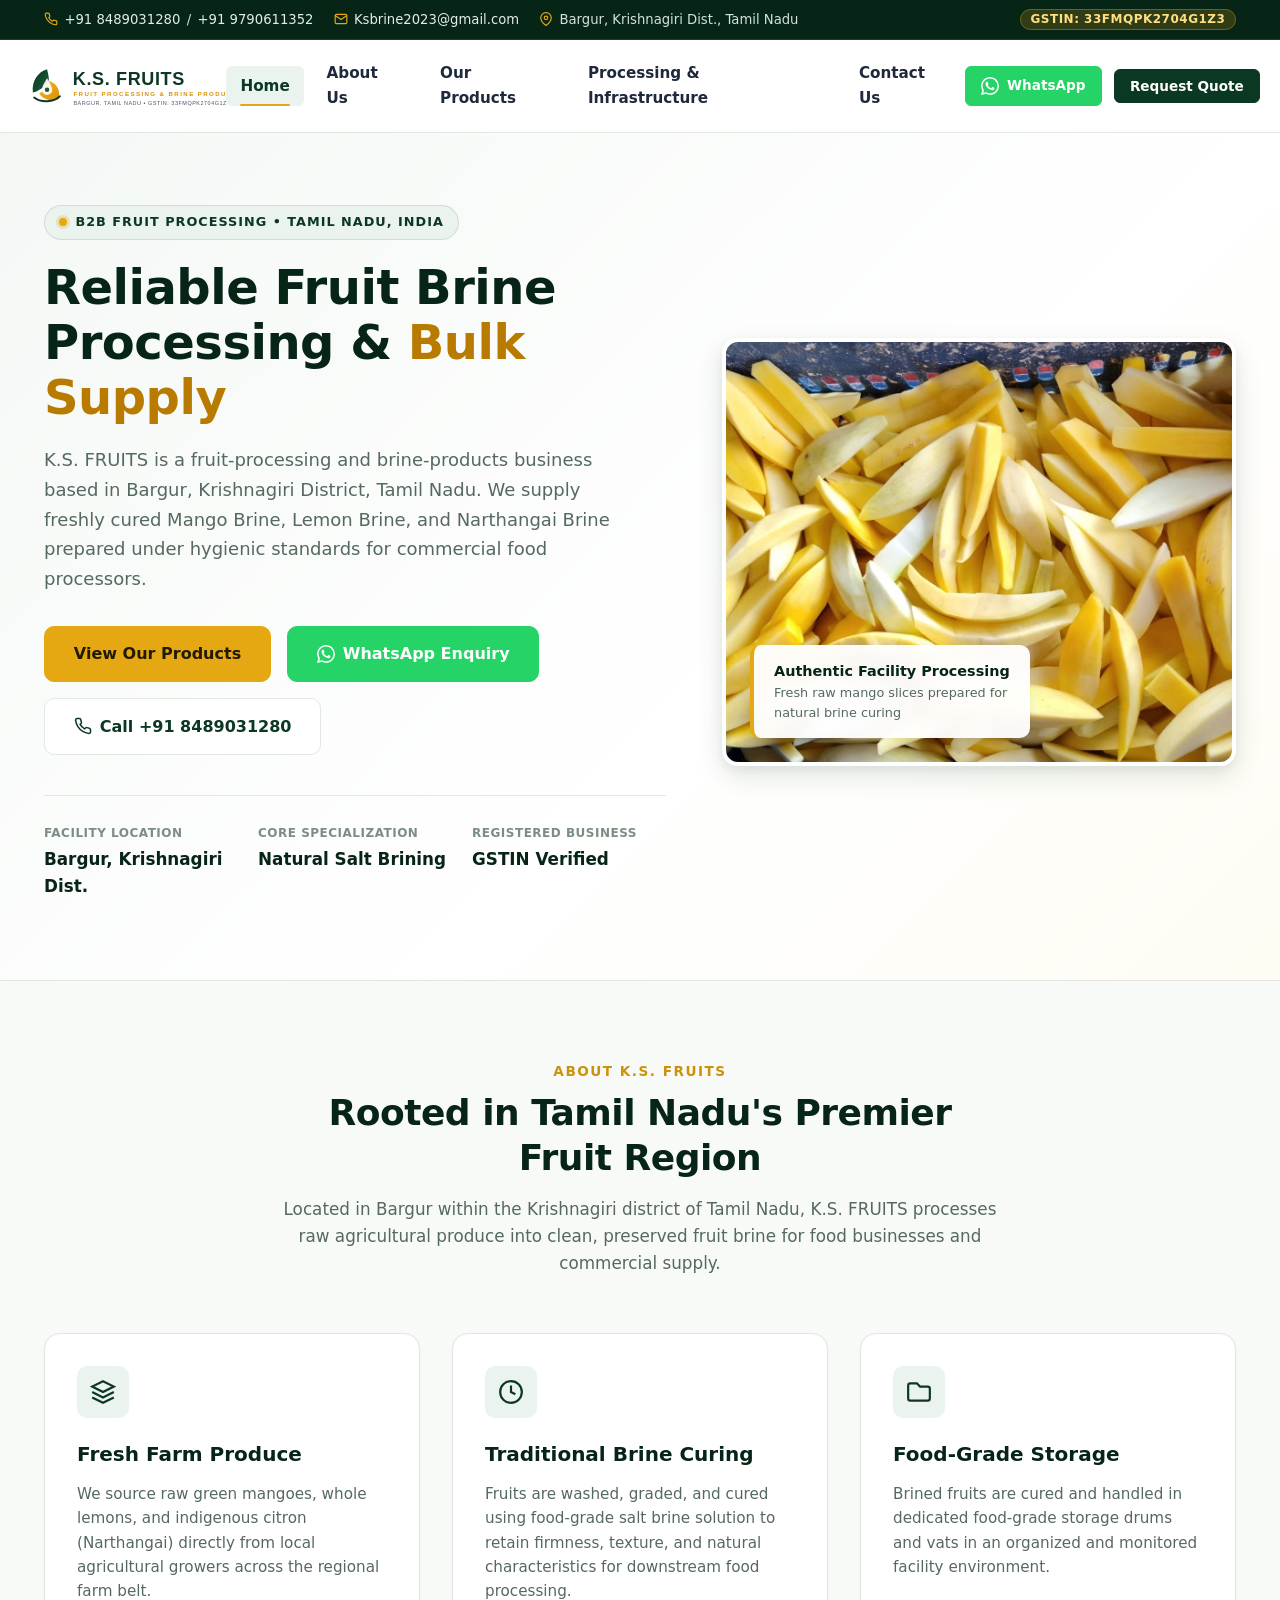
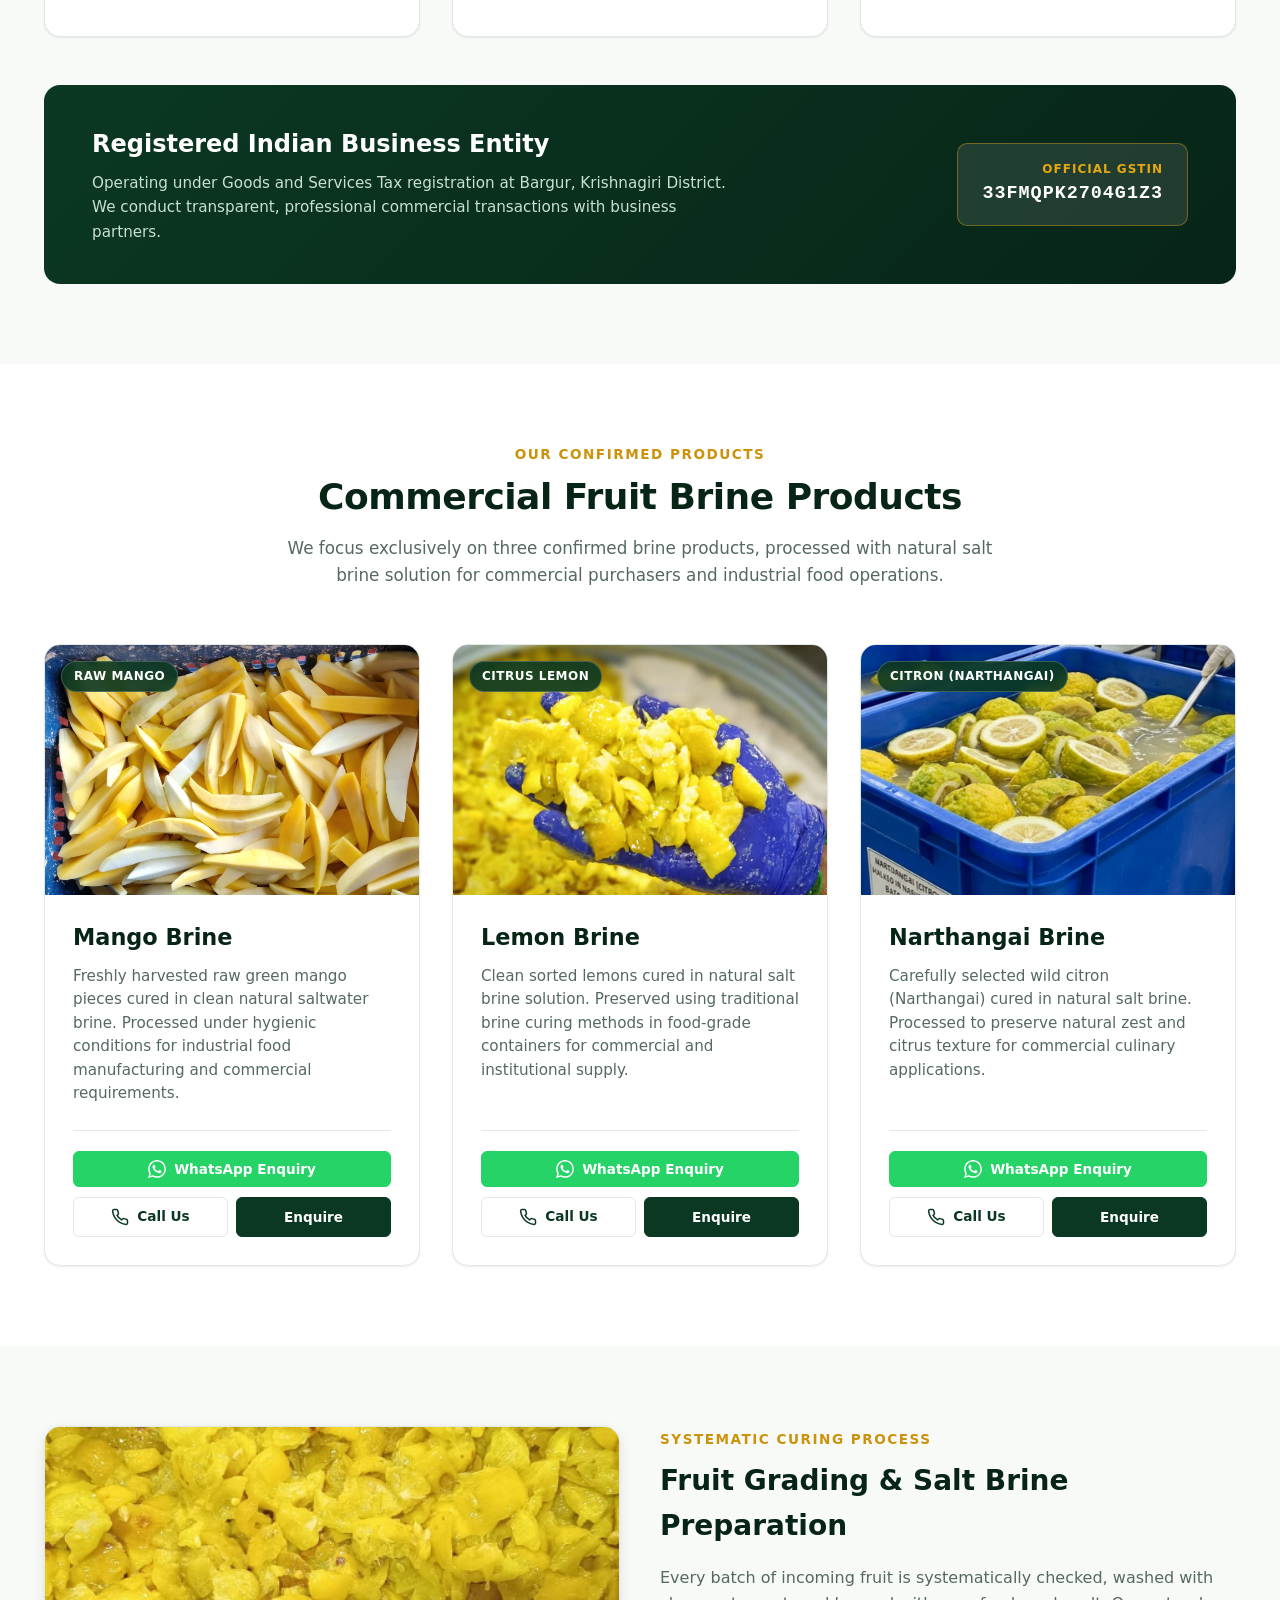
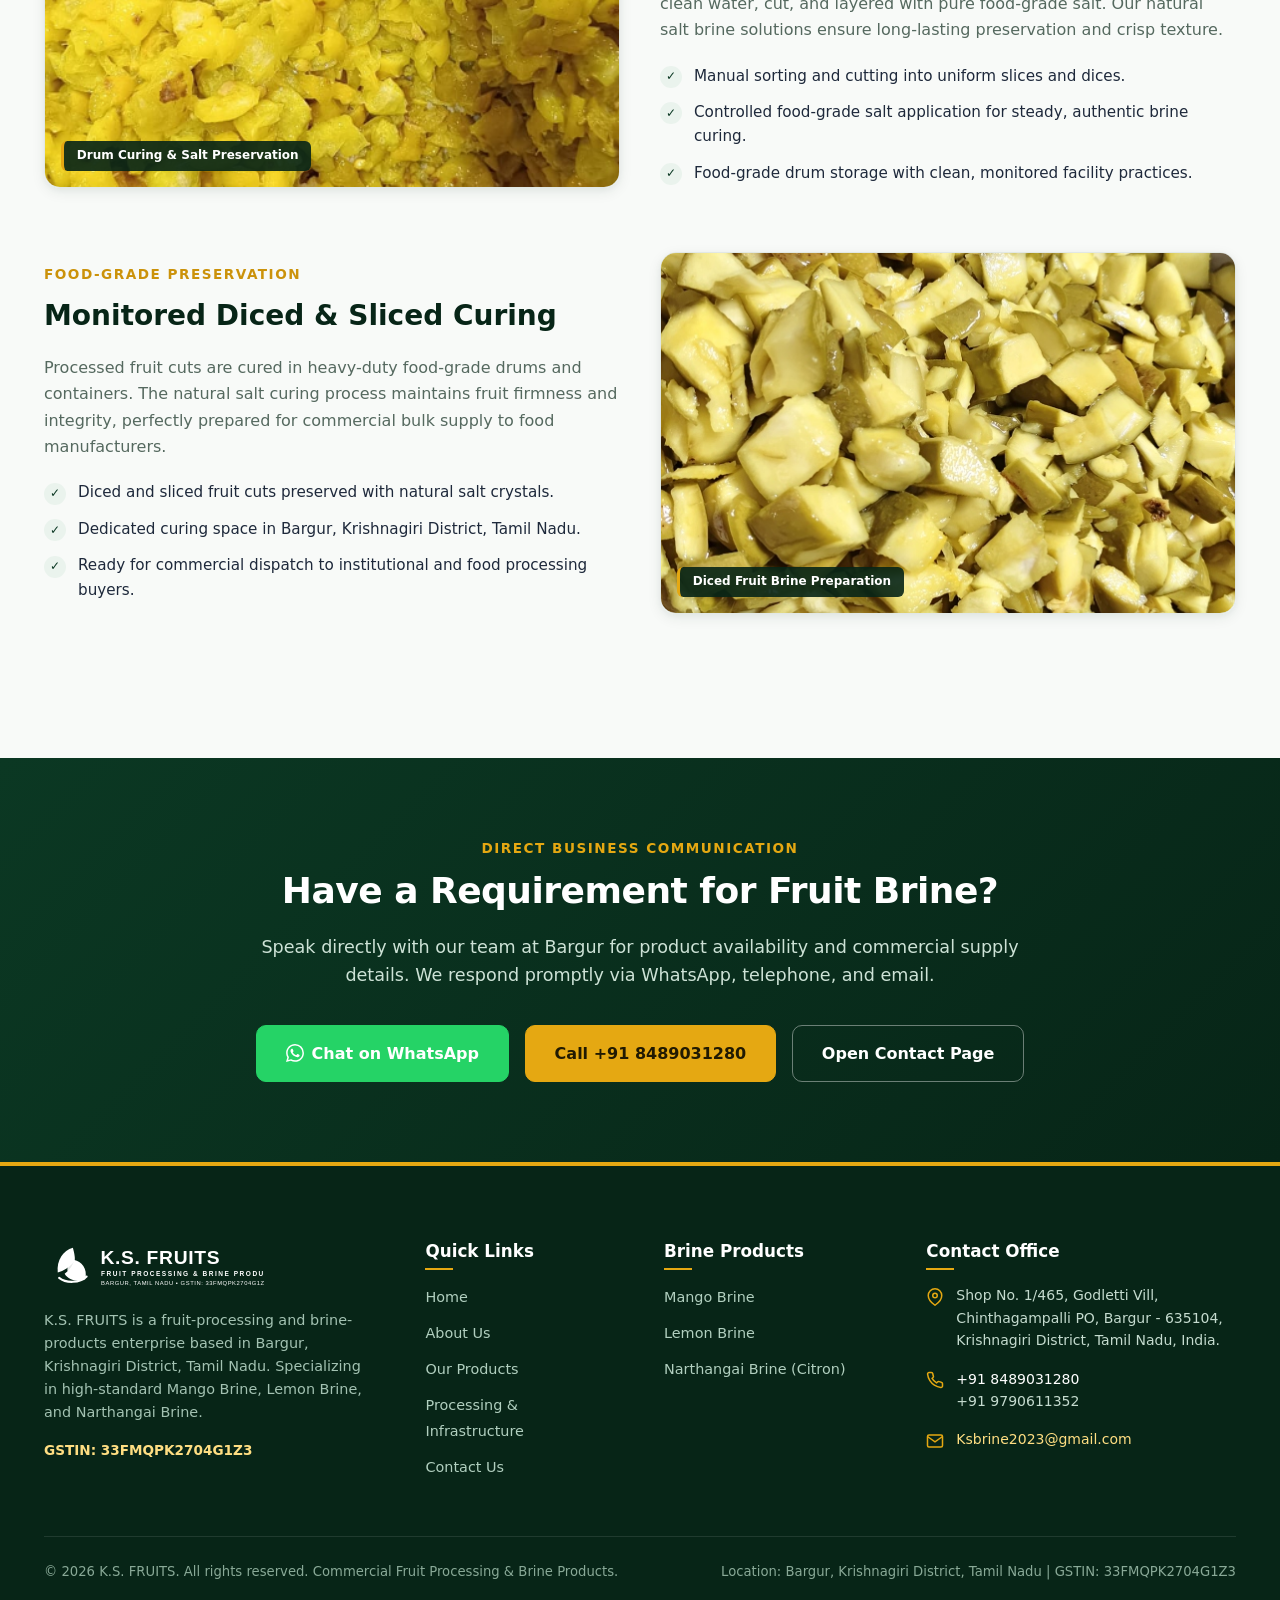
==== commit cf4ff9ec: "Fix missing CSS, oversized phone SVGs, image paths, and folder structure for GitHub Pages deployment" ====
--- a/index.html
+++ b/index.html
@@ -11,7 +11,7 @@
   <link rel="preconnect" href="https://fonts.gstatic.com" crossorigin>
   <link href="https://fonts.googleapis.com/css2?family=Plus+Jakarta+Sans:wght@400;500;600;700;800;900&display=swap" rel="stylesheet">
   
-  <link rel="stylesheet" href="style.css">
+  <link rel="stylesheet" href="css/style.css">
 </head>
 <body>
 
@@ -20,15 +20,15 @@
     <div class="container topbar-content">
       <div class="topbar-info">
         <span class="topbar-item">
-          <svg viewBox="0 0 24 24" fill="none" stroke="currentColor" stroke-width="2"><path d="M22 16.92v3a2 2 0 0 1-2.18 2 19.79 19.79 0 0 1-8.63-3.07 19.5 19.5 0 0 1-6-6 19.79 19.79 0 0 1-3.07-8.67A2 2 0 0 1 4.11 2h3a2 2 0 0 1 2 1.72 12.84 12.84 0 0 0 .7 2.81 2 2 0 0 1-.45 2.11L8.09 9.91a16 16 0 0 0 6 6l1.27-1.27a2 2 0 0 1 2.11-.45 12.84 12.84 0 0 0 2.81.7A2 2 0 0 1 22 16.92z"/></svg>
+          <svg width="14" height="14" viewBox="0 0 24 24" fill="none" stroke="currentColor" stroke-width="2"><path d="M22 16.92v3a2 2 0 0 1-2.18 2 19.79 19.79 0 0 1-8.63-3.07 19.5 19.5 0 0 1-6-6 19.79 19.79 0 0 1-3.07-8.67A2 2 0 0 1 4.11 2h3a2 2 0 0 1 2 1.72 12.84 12.84 0 0 0 .7 2.81 2 2 0 0 1-.45 2.11L8.09 9.91a16 16 0 0 0 6 6l1.27-1.27a2 2 0 0 1 2.11-.45 12.84 12.84 0 0 0 2.81.7A2 2 0 0 1 22 16.92z"/></svg>
           <a href="tel:+918489031280">+91 8489031280</a> / <a href="tel:+919790611352">+91 9790611352</a>
         </span>
         <span class="topbar-item">
-          <svg viewBox="0 0 24 24" fill="none" stroke="currentColor" stroke-width="2"><path d="M4 4h16c1.1 0 2 .9 2 2v12c0 1.1-.9 2-2 2H4c-1.1 0-2-.9-2-2V6c0-1.1.9-2 2-2z"/><polyline points="22,6 12,13 2,6"/></svg>
+          <svg width="14" height="14" viewBox="0 0 24 24" fill="none" stroke="currentColor" stroke-width="2"><path d="M4 4h16c1.1 0 2 .9 2 2v12c0 1.1-.9 2-2 2H4c-1.1 0-2-.9-2-2V6c0-1.1.9-2 2-2z"/><polyline points="22,6 12,13 2,6"/></svg>
           <a href="mailto:Ksbrine2023@gmail.com">Ksbrine2023@gmail.com</a>
         </span>
         <span class="topbar-item">
-          <svg viewBox="0 0 24 24" fill="none" stroke="currentColor" stroke-width="2"><path d="M21 10c0 7-9 13-9 13s-9-6-9-13a9 9 0 0 1 18 0z"/><circle cx="12" cy="10" r="3"/></svg>
+          <svg width="14" height="14" viewBox="0 0 24 24" fill="none" stroke="currentColor" stroke-width="2"><path d="M21 10c0 7-9 13-9 13s-9-6-9-13a9 9 0 0 1 18 0z"/><circle cx="12" cy="10" r="3"/></svg>
           <span>Bargur, Krishnagiri Dist., Tamil Nadu</span>
         </span>
       </div>
@@ -42,7 +42,7 @@
   <header class="site-header">
     <div class="container header-inner">
       <a href="index.html" class="brand-logo" aria-label="K.S. FRUITS Home">
-        <img src="logo.svg" alt="K.S. FRUITS Logo" width="260" height="65">
+        <img src="assets/images/logo.svg" alt="K.S. FRUITS Logo" width="260" height="65">
       </a>
 
       <!-- Desktop Nav -->
@@ -64,7 +64,7 @@
 
       <!-- Mobile Hamburger Button -->
       <button class="mobile-menu-btn" aria-label="Toggle menu" aria-expanded="false">
-        <svg viewBox="0 0 24 24" fill="none" stroke="currentColor" stroke-width="2"><line x1="3" y1="12" x2="21" y2="12"/><line x1="3" y1="6" x2="21" y2="6"/><line x1="3" y1="18" x2="21" y2="18"/></svg>
+        <svg width="24" height="24" viewBox="0 0 24 24" fill="none" stroke="currentColor" stroke-width="2"><line x1="3" y1="12" x2="21" y2="12"/><line x1="3" y1="6" x2="21" y2="6"/><line x1="3" y1="18" x2="21" y2="18"/></svg>
       </button>
     </div>
   </header>
@@ -112,7 +112,7 @@
 
       <div class="hero-media">
         <div class="hero-image-card">
-          <img src="mango-slices-crate.jpg" alt="Fresh raw mango slices in processing crate at K.S. FRUITS facility" width="600" height="420" loading="eager">
+          <img src="public/images/mango-slices-crate.jpg" alt="Fresh raw mango slices in processing crate at K.S. FRUITS facility" width="600" height="420" loading="eager">
           <div class="hero-floating-badge">
             <p class="floating-badge-title">Authentic Facility Processing</p>
             <p class="floating-badge-subtitle">Fresh raw mango slices prepared for natural brine curing</p>
@@ -136,7 +136,7 @@
       <div class="feature-cards-grid">
         <div class="feature-box">
           <div class="feature-icon-wrapper">
-            <svg viewBox="0 0 24 24" fill="none" stroke="currentColor" stroke-width="2"><path d="M12 2L2 7l10 5 10-5-10-5z"/><path d="M2 17l10 5 10-5"/><path d="M2 12l10 5 10-5"/></svg>
+            <svg width="24" height="24" viewBox="0 0 24 24" fill="none" stroke="currentColor" stroke-width="2"><path d="M12 2L2 7l10 5 10-5-10-5z"/><path d="M2 17l10 5 10-5"/><path d="M2 12l10 5 10-5"/></svg>
           </div>
           <h3>Fresh Farm Produce</h3>
           <p>We source raw green mangoes, whole lemons, and indigenous citron (Narthangai) directly from local agricultural growers across the regional farm belt.</p>
@@ -144,7 +144,7 @@
 
         <div class="feature-box">
           <div class="feature-icon-wrapper">
-            <svg viewBox="0 0 24 24" fill="none" stroke="currentColor" stroke-width="2"><circle cx="12" cy="12" r="10"/><path d="M12 6v6l4 2"/></svg>
+            <svg width="24" height="24" viewBox="0 0 24 24" fill="none" stroke="currentColor" stroke-width="2"><circle cx="12" cy="12" r="10"/><path d="M12 6v6l4 2"/></svg>
           </div>
           <h3>Traditional Brine Curing</h3>
           <p>Fruits are washed, graded, and cured using food-grade salt brine solution to retain firmness, texture, and natural characteristics for downstream food processing.</p>
@@ -152,7 +152,7 @@
 
         <div class="feature-box">
           <div class="feature-icon-wrapper">
-            <svg viewBox="0 0 24 24" fill="none" stroke="currentColor" stroke-width="2"><path d="M20 7h-7L10 4H4a2 2 0 0 0-2 2v12a2 2 0 0 0 2 2h16a2 2 0 0 0 2-2V9a2 2 0 0 0-2-2z"/></svg>
+            <svg width="24" height="24" viewBox="0 0 24 24" fill="none" stroke="currentColor" stroke-width="2"><path d="M20 7h-7L10 4H4a2 2 0 0 0-2 2v12a2 2 0 0 0 2 2h16a2 2 0 0 0 2-2V9a2 2 0 0 0-2-2z"/></svg>
           </div>
           <h3>Food-Grade Storage</h3>
           <p>Brined fruits are cured and handled in dedicated food-grade storage drums and vats in an organized and monitored facility environment.</p>
@@ -189,7 +189,8 @@
         <article class="product-card">
           <div class="product-card-media">
             <span class="product-pill">Raw Mango</span>
-           <img src="mango-slices-crate.jpg" alt="Mango Brine - fresh cut raw mango slices in crate" width="400" height="250" loading="lazy">
+            <img src="public/images/mango-slices-crate.jpg" alt="Mango Brine - fresh cut raw mango slices in crate" width="400" height="250" loading="lazy">
+          </div>
           <div class="product-card-body">
             <h3 class="product-title">Mango Brine</h3>
             <p class="product-desc">
@@ -215,7 +216,7 @@
         <article class="product-card">
           <div class="product-card-media">
             <span class="product-pill">Citrus Lemon</span>
-         <img src="lemon-brine-inspection.png" alt="Lemon Brine - cured cut lemons in drum inspected by hand" width="400" height="250" loading="lazy">
+            <img src="public/images/lemon-brine-inspection.png" alt="Lemon Brine - cured cut lemons in drum inspected by hand" width="400" height="250" loading="lazy">
           </div>
           <div class="product-card-body">
             <h3 class="product-title">Lemon Brine</h3>
@@ -242,7 +243,7 @@
         <article class="product-card">
           <div class="product-card-media">
             <span class="product-pill">Citron (Narthangai)</span>
-          <img src="narthangai-brine.png" alt="Narthangai Brine - cut wild citron in natural salt brine tub" width="400" height="250" loading="lazy">
+            <img src="public/images/narthangai-brine.png" alt="Narthangai Brine - cut wild citron in natural salt brine tub" width="400" height="250" loading="lazy">
           </div>
           <div class="product-card-body">
             <h3 class="product-title">Narthangai Brine</h3>
@@ -273,7 +274,7 @@
     <div class="container">
       <div class="infra-showcase">
         <div class="infra-image-wrap">
-          <img src="lemon-curing-drum.png" alt="Cut fruit curing inside commercial drum with salt at K.S. FRUITS" width="560" height="360" loading="lazy">
+          <img src="public/images/lemon-curing-drum.png" alt="Cut fruit curing inside commercial drum with salt at K.S. FRUITS" width="560" height="360" loading="lazy">
           <div class="infra-caption-badge">Drum Curing &amp; Salt Preservation</div>
         </div>
         <div class="infra-content">
@@ -301,7 +302,7 @@
 
       <div class="infra-showcase reverse">
         <div class="infra-image-wrap">
-          <img src="mango-diced-curing.jpg" alt="Diced raw mango cured with salt crystals at K.S. FRUITS" width="560" height="360" loading="lazy">
+          <img src="public/images/mango-diced-curing.jpg" alt="Diced raw mango cured with salt crystals at K.S. FRUITS" width="560" height="360" loading="lazy">
           <div class="infra-caption-badge">Diced Fruit Brine Preparation</div>
         </div>
         <div class="infra-content">
@@ -354,7 +355,7 @@
       <div class="footer-grid">
         <!-- Col 1: Brand Info -->
         <div class="footer-brand-col">
-          <img src="logo.svg" alt="K.S. FRUITS Logo" width="220" height="55" style="filter: brightness(0) invert(1);">
+          <img src="assets/images/logo.svg" alt="K.S. FRUITS Logo" width="220" height="55" style="filter: brightness(0) invert(1);">
           <p>
             K.S. FRUITS is a fruit-processing and brine-products enterprise based in Bargur, Krishnagiri District, Tamil Nadu. Specializing in high-standard Mango Brine, Lemon Brine, and Narthangai Brine.
           </p>
@@ -390,18 +391,18 @@
           <h4 class="footer-col-title">Contact Office</h4>
           <div class="footer-contact-info">
             <div class="footer-contact-row">
-              <svg viewBox="0 0 24 24" fill="none" stroke="currentColor" stroke-width="2"><path d="M21 10c0 7-9 13-9 13s-9-6-9-13a9 9 0 0 1 18 0z"/><circle cx="12" cy="10" r="3"/></svg>
+              <svg width="18" height="18" viewBox="0 0 24 24" fill="none" stroke="currentColor" stroke-width="2"><path d="M21 10c0 7-9 13-9 13s-9-6-9-13a9 9 0 0 1 18 0z"/><circle cx="12" cy="10" r="3"/></svg>
               <span>Shop No. 1/465, Godletti Vill, Chinthagampalli PO, Bargur - 635104, Krishnagiri District, Tamil Nadu, India.</span>
             </div>
             <div class="footer-contact-row">
-              <svg viewBox="0 0 24 24" fill="none" stroke="currentColor" stroke-width="2"><path d="M22 16.92v3a2 2 0 0 1-2.18 2 19.79 19.79 0 0 1-8.63-3.07 19.5 19.5 0 0 1-6-6 19.79 19.79 0 0 1-3.07-8.67A2 2 0 0 1 4.11 2h3a2 2 0 0 1 2 1.72 12.84 12.84 0 0 0 .7 2.81 2 2 0 0 1-.45 2.11L8.09 9.91a16 16 0 0 0 6 6l1.27-1.27a2 2 0 0 1 2.11-.45 12.84 12.84 0 0 0 2.81.7A2 2 0 0 1 22 16.92z"/></svg>
+              <svg width="18" height="18" viewBox="0 0 24 24" fill="none" stroke="currentColor" stroke-width="2"><path d="M22 16.92v3a2 2 0 0 1-2.18 2 19.79 19.79 0 0 1-8.63-3.07 19.5 19.5 0 0 1-6-6 19.79 19.79 0 0 1-3.07-8.67A2 2 0 0 1 4.11 2h3a2 2 0 0 1 2 1.72 12.84 12.84 0 0 0 .7 2.81 2 2 0 0 1-.45 2.11L8.09 9.91a16 16 0 0 0 6 6l1.27-1.27a2 2 0 0 1 2.11-.45 12.84 12.84 0 0 0 2.81.7A2 2 0 0 1 22 16.92z"/></svg>
               <div>
                 <a href="tel:+918489031280" style="color: #ffffff; display: block;">+91 8489031280</a>
                 <a href="tel:+919790611352" style="color: #c5dbcf; display: block;">+91 9790611352</a>
               </div>
             </div>
             <div class="footer-contact-row">
-              <svg viewBox="0 0 24 24" fill="none" stroke="currentColor" stroke-width="2"><path d="M4 4h16c1.1 0 2 .9 2 2v12c0 1.1-.9 2-2 2H4c-1.1 0-2-.9-2-2V6c0-1.1.9-2 2-2z"/><polyline points="22,6 12,13 2,6"/></svg>
+              <svg width="18" height="18" viewBox="0 0 24 24" fill="none" stroke="currentColor" stroke-width="2"><path d="M4 4h16c1.1 0 2 .9 2 2v12c0 1.1-.9 2-2 2H4c-1.1 0-2-.9-2-2V6c0-1.1.9-2 2-2z"/><polyline points="22,6 12,13 2,6"/></svg>
               <a href="mailto:Ksbrine2023@gmail.com" style="color: #ffde82;">Ksbrine2023@gmail.com</a>
             </div>
           </div>
@@ -514,6 +515,6 @@
     </div>
   </div>
 
-  <script src="main.js"></script>
+  <script src="js/main.js"></script>
 </body>
 </html>
--- a/css/style.css
+++ b/css/style.css
@@ -0,0 +1,1721 @@
+/* ==========================================================================
+   K.S. FRUITS - Official Business Website Stylesheet
+   Theme: Clean White Background, Deep Green Palette & Natural Yellow Accents
+   ========================================================================== */
+
+:root {
+  /* Color Palette */
+  --color-primary: #0b3823;         /* Deep Forest Green */
+  --color-primary-dark: #072517;    /* Darker Emerald */
+  --color-primary-light: #165b38;   /* Medium Green */
+  --color-primary-soft: #eaf3ed;    /* Soft Green Tint for cards/badges */
+  
+  --color-accent: #e5a812;          /* Natural Yellow / Citrus Gold */
+  --color-accent-hover: #cb920a;    /* Deeper Gold */
+  --color-accent-light: #fef7e6;    /* Soft Yellow Tint */
+  --color-accent-glow: rgba(229, 168, 18, 0.25);
+  
+  --color-whatsapp: #25d366;        /* WhatsApp Brand Green */
+  --color-whatsapp-dark: #128c7e;
+  
+  --color-bg-white: #ffffff;
+  --color-bg-light: #f8faf8;
+  --color-bg-muted: #f1f5f2;
+  
+  --color-text-main: #1e293b;
+  --color-text-muted: #55695f;
+  --color-text-light: #7c8e84;
+  --color-border: #e2e8e4;
+  --color-border-dark: #cbd5e1;
+
+  /* Typography */
+  --font-family-base: 'Plus Jakarta Sans', system-ui, -apple-system, BlinkMacSystemFont, 'Segoe UI', Roboto, Oxygen, Ubuntu, Cantarell, sans-serif;
+  --font-family-heading: 'Plus Jakarta Sans', system-ui, -apple-system, BlinkMacSystemFont, 'Segoe UI', Roboto, Oxygen, Ubuntu, Cantarell, sans-serif;
+
+  /* Elevations & Shadows */
+  --shadow-sm: 0 1px 3px rgba(12, 56, 35, 0.05), 0 1px 2px rgba(12, 56, 35, 0.04);
+  --shadow-md: 0 4px 14px rgba(12, 56, 35, 0.08), 0 2px 6px rgba(12, 56, 35, 0.04);
+  --shadow-lg: 0 10px 28px rgba(12, 56, 35, 0.12), 0 4px 10px rgba(12, 56, 35, 0.06);
+  --shadow-hover: 0 16px 36px rgba(12, 56, 35, 0.16), 0 6px 14px rgba(12, 56, 35, 0.08);
+
+  /* Spacing & Transitions */
+  --radius-sm: 6px;
+  --radius-md: 10px;
+  --radius-lg: 16px;
+  --radius-full: 9999px;
+  --transition: all 0.25s cubic-bezier(0.16, 1, 0.3, 1);
+}
+
+/* Reset & Base Setup */
+*, *::before, *::after {
+  box-sizing: border-box;
+  margin: 0;
+  padding: 0;
+}
+
+html {
+  font-size: 16px;
+  scroll-behavior: smooth;
+  -webkit-font-smoothing: antialiased;
+}
+
+body {
+  font-family: var(--font-family-base);
+  color: var(--color-text-main);
+  background-color: var(--color-bg-white);
+  line-height: 1.6;
+  overflow-x: hidden;
+  display: flex;
+  flex-direction: column;
+  min-height: 100vh;
+}
+
+img {
+  max-width: 100%;
+  height: auto;
+  display: block;
+}
+
+svg {
+  max-width: 100%;
+  max-height: 100%;
+  vertical-align: middle;
+}
+
+.topbar-item svg {
+  width: 14px;
+  height: 14px;
+  max-width: 14px;
+  max-height: 14px;
+  flex-shrink: 0;
+  color: var(--color-accent);
+}
+
+.btn svg,
+.btn-call svg,
+.btn-whatsapp svg,
+.btn-primary svg,
+.btn-accent svg {
+  width: 18px;
+  height: 18px;
+  max-width: 18px;
+  max-height: 18px;
+  flex-shrink: 0;
+  vertical-align: middle;
+}
+
+a {
+  color: inherit;
+  text-decoration: none;
+  transition: var(--transition);
+}
+
+ul {
+  list-style: none;
+}
+
+button, input, select, textarea {
+  font-family: inherit;
+  font-size: inherit;
+}
+
+/* Layout Container */
+.container {
+  width: 100%;
+  max-width: 1240px;
+  margin-left: auto;
+  margin-right: auto;
+  padding-left: 1.5rem;
+  padding-right: 1.5rem;
+}
+
+/* ==========================================================================
+   Top Header Bar & Navigation
+   ========================================================================== */
+
+/* Utility Top Bar */
+.topbar {
+  background-color: var(--color-primary-dark);
+  color: #d1e3d9;
+  font-size: 0.825rem;
+  padding: 0.55rem 0;
+  border-bottom: 1px solid rgba(255, 255, 255, 0.1);
+}
+
+.topbar-content {
+  display: flex;
+  justify-content: space-between;
+  align-items: center;
+  flex-wrap: wrap;
+  gap: 0.75rem;
+}
+
+.topbar-info {
+  display: flex;
+  align-items: center;
+  flex-wrap: wrap;
+  gap: 1.25rem;
+}
+
+.topbar-item {
+  display: inline-flex;
+  align-items: center;
+  gap: 0.4rem;
+}
+
+.topbar-item svg {
+  width: 14px;
+  height: 14px;
+  color: var(--color-accent);
+  flex-shrink: 0;
+}
+
+.topbar-item a {
+  color: #e2ede6;
+}
+
+.topbar-item a:hover {
+  color: var(--color-accent);
+}
+
+.topbar-badge {
+  background-color: rgba(229, 168, 18, 0.18);
+  color: #ffde82;
+  padding: 0.15rem 0.6rem;
+  border-radius: var(--radius-full);
+  font-weight: 600;
+  font-size: 0.75rem;
+  letter-spacing: 0.5px;
+  border: 1px solid rgba(229, 168, 18, 0.35);
+}
+
+/* Main Site Header */
+.site-header {
+  position: sticky;
+  top: 0;
+  z-index: 1000;
+  background-color: rgba(255, 255, 255, 0.98);
+  backdrop-filter: blur(8px);
+  border-bottom: 1px solid var(--color-border);
+  transition: var(--transition);
+}
+
+.site-header.is-scrolled {
+  box-shadow: var(--shadow-md);
+  border-bottom-color: transparent;
+}
+
+.header-inner {
+  display: flex;
+  align-items: center;
+  justify-content: space-between;
+  padding: 0.85rem 0;
+}
+
+.brand-logo {
+  display: flex;
+  align-items: center;
+  text-decoration: none;
+}
+
+.brand-logo img {
+  height: 52px;
+  width: auto;
+}
+
+/* Nav Menu */
+.nav-menu {
+  display: flex;
+  align-items: center;
+  gap: 0.5rem;
+}
+
+.nav-link {
+  font-weight: 600;
+  font-size: 0.95rem;
+  color: var(--color-text-main);
+  padding: 0.5rem 0.9rem;
+  border-radius: var(--radius-sm);
+  position: relative;
+  transition: var(--transition);
+}
+
+.nav-link:hover {
+  color: var(--color-primary);
+  background-color: var(--color-primary-soft);
+}
+
+.nav-link.active {
+  color: var(--color-primary);
+  background-color: var(--color-primary-soft);
+}
+
+.nav-link.active::after {
+  content: '';
+  position: absolute;
+  bottom: 0;
+  left: 0.9rem;
+  right: 0.9rem;
+  height: 2px;
+  background-color: var(--color-accent);
+  border-radius: var(--radius-full);
+}
+
+.header-cta-group {
+  display: flex;
+  align-items: center;
+  gap: 0.75rem;
+}
+
+/* Mobile Toggle */
+.mobile-menu-btn {
+  display: none;
+  background: none;
+  border: 1px solid var(--color-border);
+  border-radius: var(--radius-sm);
+  padding: 0.45rem;
+  cursor: pointer;
+  color: var(--color-primary);
+}
+
+.mobile-menu-btn svg {
+  width: 24px;
+  height: 24px;
+}
+
+/* ==========================================================================
+   Buttons & Links
+   ========================================================================== */
+.btn {
+  display: inline-flex;
+  align-items: center;
+  justify-content: center;
+  gap: 0.5rem;
+  font-weight: 600;
+  font-size: 0.925rem;
+  padding: 0.7rem 1.4rem;
+  border-radius: var(--radius-md);
+  border: 1px solid transparent;
+  cursor: pointer;
+  transition: var(--transition);
+  text-align: center;
+  white-space: nowrap;
+}
+
+.btn-sm {
+  padding: 0.5rem 0.95rem;
+  font-size: 0.85rem;
+  border-radius: var(--radius-sm);
+}
+
+.btn-lg {
+  padding: 0.9rem 1.8rem;
+  font-size: 1rem;
+  border-radius: var(--radius-md);
+}
+
+.btn-primary {
+  background-color: var(--color-primary);
+  color: #ffffff;
+  border-color: var(--color-primary);
+}
+
+.btn-primary:hover {
+  background-color: var(--color-primary-dark);
+  border-color: var(--color-primary-dark);
+  color: #ffffff;
+  box-shadow: 0 4px 12px rgba(11, 56, 35, 0.25);
+  transform: translateY(-1px);
+}
+
+.btn-accent {
+  background-color: var(--color-accent);
+  color: #211a02;
+  border-color: var(--color-accent);
+}
+
+.btn-accent:hover {
+  background-color: var(--color-accent-hover);
+  border-color: var(--color-accent-hover);
+  color: #120e01;
+  box-shadow: 0 4px 14px var(--color-accent-glow);
+  transform: translateY(-1px);
+}
+
+.btn-outline-primary {
+  background-color: transparent;
+  color: var(--color-primary);
+  border-color: var(--color-primary);
+}
+
+.btn-outline-primary:hover {
+  background-color: var(--color-primary);
+  color: #ffffff;
+  transform: translateY(-1px);
+}
+
+.btn-whatsapp {
+  background-color: #25d366;
+  color: #ffffff;
+  border-color: #25d366;
+}
+
+.btn-whatsapp:hover {
+  background-color: #1eb956;
+  border-color: #1eb956;
+  color: #ffffff;
+  box-shadow: 0 4px 12px rgba(37, 211, 102, 0.3);
+  transform: translateY(-1px);
+}
+
+.btn-call {
+  background-color: #ffffff;
+  color: var(--color-primary);
+  border: 1px solid var(--color-border);
+}
+
+.btn-call:hover {
+  background-color: var(--color-bg-muted);
+  border-color: var(--color-primary-light);
+  color: var(--color-primary);
+}
+
+.btn-icon svg {
+  width: 18px;
+  height: 18px;
+  flex-shrink: 0;
+}
+
+/* ==========================================================================
+   Hero Section
+   ========================================================================== */
+.hero {
+  position: relative;
+  background: linear-gradient(135deg, #f4f8f5 0%, #ffffff 60%, #fefcf3 100%);
+  padding: 4.5rem 0 5rem;
+  border-bottom: 1px solid var(--color-border);
+  overflow: hidden;
+}
+
+.hero-grid {
+  display: grid;
+  grid-template-columns: 1.15fr 0.95fr;
+  align-items: center;
+  gap: 3.5rem;
+}
+
+.hero-tag {
+  display: inline-flex;
+  align-items: center;
+  gap: 0.5rem;
+  background-color: var(--color-primary-soft);
+  color: var(--color-primary);
+  font-weight: 700;
+  font-size: 0.8rem;
+  text-transform: uppercase;
+  letter-spacing: 1px;
+  padding: 0.4rem 0.9rem;
+  border-radius: var(--radius-full);
+  margin-bottom: 1.25rem;
+  border: 1px solid rgba(12, 56, 35, 0.12);
+}
+
+.hero-tag .tag-dot {
+  width: 8px;
+  height: 8px;
+  background-color: var(--color-accent);
+  border-radius: 50%;
+  box-shadow: 0 0 0 3px rgba(229, 168, 18, 0.25);
+}
+
+.hero-title {
+  font-size: 3rem;
+  line-height: 1.15;
+  font-weight: 800;
+  color: var(--color-primary-dark);
+  margin-bottom: 1.25rem;
+  letter-spacing: -0.5px;
+}
+
+.hero-title span {
+  color: var(--color-primary);
+  position: relative;
+}
+
+.hero-title .highlight-accent {
+  color: #b87b00;
+}
+
+.hero-description {
+  font-size: 1.125rem;
+  color: var(--color-text-muted);
+  line-height: 1.65;
+  margin-bottom: 2rem;
+  max-width: 580px;
+}
+
+.hero-actions {
+  display: flex;
+  flex-wrap: wrap;
+  gap: 1rem;
+  margin-bottom: 2.5rem;
+}
+
+.hero-highlights {
+  display: grid;
+  grid-template-columns: repeat(3, 1fr);
+  gap: 1.25rem;
+  padding-top: 1.75rem;
+  border-top: 1px solid var(--color-border);
+}
+
+.highlight-item {
+  display: flex;
+  flex-direction: column;
+}
+
+.highlight-label {
+  font-size: 0.75rem;
+  text-transform: uppercase;
+  font-weight: 700;
+  color: var(--color-text-light);
+  letter-spacing: 0.5px;
+  margin-bottom: 0.2rem;
+}
+
+.highlight-value {
+  font-size: 1.05rem;
+  font-weight: 700;
+  color: var(--color-primary-dark);
+}
+
+/* Hero Media Display */
+.hero-media {
+  position: relative;
+}
+
+.hero-image-card {
+  position: relative;
+  border-radius: var(--radius-lg);
+  overflow: hidden;
+  box-shadow: var(--shadow-lg);
+  border: 4px solid #ffffff;
+}
+
+.hero-image-card img {
+  width: 100%;
+  height: 420px;
+  object-fit: cover;
+  transition: transform 0.6s ease;
+}
+
+.hero-image-card:hover img {
+  transform: scale(1.03);
+}
+
+.hero-floating-badge {
+  position: absolute;
+  bottom: 1.5rem;
+  left: 1.5rem;
+  background: rgba(255, 255, 255, 0.95);
+  backdrop-filter: blur(8px);
+  padding: 0.9rem 1.25rem;
+  border-radius: var(--radius-md);
+  box-shadow: var(--shadow-md);
+  border-left: 4px solid var(--color-accent);
+  max-width: 280px;
+}
+
+.floating-badge-title {
+  font-weight: 700;
+  font-size: 0.9rem;
+  color: var(--color-primary-dark);
+}
+
+.floating-badge-subtitle {
+  font-size: 0.8rem;
+  color: var(--color-text-muted);
+}
+
+/* ==========================================================================
+   Page Headers (Internal Pages)
+   ========================================================================== */
+.page-header {
+  background: linear-gradient(135deg, var(--color-primary-dark) 0%, var(--color-primary) 100%);
+  color: #ffffff;
+  padding: 3.75rem 0;
+  position: relative;
+}
+
+.page-header-content {
+  max-width: 760px;
+}
+
+.page-header-tag {
+  display: inline-block;
+  font-size: 0.8rem;
+  font-weight: 700;
+  letter-spacing: 1.5px;
+  text-transform: uppercase;
+  color: var(--color-accent);
+  margin-bottom: 0.75rem;
+}
+
+.page-header-title {
+  font-size: 2.5rem;
+  font-weight: 800;
+  line-height: 1.2;
+  margin-bottom: 1rem;
+}
+
+.page-header-description {
+  font-size: 1.1rem;
+  color: #d6e5dd;
+  line-height: 1.6;
+}
+
+/* Breadcrumb */
+.breadcrumb-trail {
+  display: flex;
+  align-items: center;
+  gap: 0.5rem;
+  font-size: 0.85rem;
+  margin-top: 1.5rem;
+  color: #a4c4b2;
+}
+
+.breadcrumb-trail a {
+  color: #ffffff;
+  opacity: 0.8;
+}
+
+.breadcrumb-trail a:hover {
+  opacity: 1;
+  color: var(--color-accent);
+}
+
+.breadcrumb-sep {
+  opacity: 0.5;
+}
+
+/* ==========================================================================
+   Section Components
+   ========================================================================== */
+.section {
+  padding: 5rem 0;
+}
+
+.section-bg-light {
+  background-color: var(--color-bg-light);
+}
+
+.section-header {
+  text-align: center;
+  max-width: 720px;
+  margin: 0 auto 3.5rem;
+}
+
+.section-header-left {
+  text-align: left;
+  margin-left: 0;
+}
+
+.section-subtitle {
+  font-size: 0.85rem;
+  font-weight: 700;
+  text-transform: uppercase;
+  letter-spacing: 1.5px;
+  color: var(--color-accent-hover);
+  margin-bottom: 0.5rem;
+  display: block;
+}
+
+.section-title {
+  font-size: 2.25rem;
+  font-weight: 800;
+  color: var(--color-primary-dark);
+  line-height: 1.25;
+  letter-spacing: -0.5px;
+  margin-bottom: 1rem;
+}
+
+.section-description {
+  font-size: 1.05rem;
+  color: var(--color-text-muted);
+  line-height: 1.6;
+}
+
+/* ==========================================================================
+   Product Cards - Exactly 3 Cards
+   ========================================================================== */
+.products-grid {
+  display: grid;
+  grid-template-columns: repeat(3, 1fr);
+  gap: 2rem;
+}
+
+.product-card {
+  background-color: var(--color-bg-white);
+  border-radius: var(--radius-lg);
+  border: 1px solid var(--color-border);
+  overflow: hidden;
+  box-shadow: var(--shadow-sm);
+  display: flex;
+  flex-direction: column;
+  transition: var(--transition);
+  position: relative;
+}
+
+.product-card:hover {
+  box-shadow: var(--shadow-hover);
+  transform: translateY(-5px);
+  border-color: rgba(12, 56, 35, 0.2);
+}
+
+.product-card-media {
+  position: relative;
+  height: 250px;
+  overflow: hidden;
+  background-color: var(--color-bg-muted);
+}
+
+.product-card-media img {
+  width: 100%;
+  height: 100%;
+  object-fit: cover;
+  transition: transform 0.5s ease;
+}
+
+.product-card:hover .product-card-media img {
+  transform: scale(1.05);
+}
+
+.product-pill {
+  position: absolute;
+  top: 1rem;
+  left: 1rem;
+  background: rgba(12, 56, 35, 0.9);
+  backdrop-filter: blur(4px);
+  color: #ffffff;
+  font-size: 0.75rem;
+  font-weight: 700;
+  letter-spacing: 0.5px;
+  text-transform: uppercase;
+  padding: 0.3rem 0.75rem;
+  border-radius: var(--radius-full);
+  border: 1px solid rgba(255, 255, 255, 0.2);
+}
+
+.product-card-body {
+  padding: 1.75rem;
+  display: flex;
+  flex-direction: column;
+  flex-grow: 1;
+}
+
+.product-title {
+  font-size: 1.4rem;
+  font-weight: 700;
+  color: var(--color-primary-dark);
+  margin-bottom: 0.75rem;
+  line-height: 1.3;
+}
+
+.product-desc {
+  font-size: 0.95rem;
+  color: var(--color-text-muted);
+  line-height: 1.55;
+  margin-bottom: 1.5rem;
+  flex-grow: 1;
+}
+
+.product-card-actions {
+  display: flex;
+  flex-direction: column;
+  gap: 0.65rem;
+  padding-top: 1.25rem;
+  border-top: 1px solid var(--color-border);
+}
+
+.product-action-row {
+  display: grid;
+  grid-template-columns: 1fr 1fr;
+  gap: 0.5rem;
+}
+
+/* Product Card Without Image (Clean Typography & Icon Badge) */
+.product-card-media.no-image {
+  height: 250px;
+  background: linear-gradient(135deg, #f4f8f5 0%, #e8f2eb 100%);
+  display: flex;
+  flex-direction: column;
+  align-items: center;
+  justify-content: center;
+  text-align: center;
+  padding: 1.5rem;
+  position: relative;
+  border-bottom: 1px solid var(--color-border);
+}
+
+.no-image-badge-wrap {
+  width: 64px;
+  height: 64px;
+  border-radius: 50%;
+  background: #ffffff;
+  color: var(--color-primary);
+  display: inline-flex;
+  align-items: center;
+  justify-content: center;
+  margin-bottom: 0.75rem;
+  box-shadow: var(--shadow-sm);
+  border: 1px solid rgba(12, 56, 35, 0.15);
+}
+
+.no-image-badge-wrap svg {
+  width: 30px;
+  height: 30px;
+  color: var(--color-primary);
+}
+
+.no-image-notice {
+  font-size: 0.825rem;
+  font-weight: 600;
+  color: var(--color-text-muted);
+  max-width: 240px;
+  line-height: 1.4;
+}
+
+/* Original Company Photo Gallery */
+.company-gallery-grid {
+  display: grid;
+  grid-template-columns: repeat(3, 1fr);
+  gap: 1.75rem;
+  margin-top: 2.5rem;
+}
+
+.gallery-card {
+  background: var(--color-bg-white);
+  border-radius: var(--radius-lg);
+  border: 1px solid var(--color-border);
+  overflow: hidden;
+  box-shadow: var(--shadow-sm);
+  transition: var(--transition);
+  display: flex;
+  flex-direction: column;
+}
+
+.gallery-card:hover {
+  transform: translateY(-4px);
+  box-shadow: var(--shadow-md);
+  border-color: rgba(12, 56, 35, 0.25);
+}
+
+.gallery-card-media {
+  position: relative;
+  height: 280px;
+  overflow: hidden;
+  background-color: #072517;
+}
+
+.gallery-card-media img {
+  width: 100%;
+  height: 100%;
+  object-fit: cover;
+  object-position: center;
+  transition: transform 0.6s ease;
+}
+
+.gallery-card:hover .gallery-card-media img {
+  transform: scale(1.05);
+}
+
+.gallery-card-caption {
+  padding: 1.25rem 1.5rem;
+  flex-grow: 1;
+  display: flex;
+  flex-direction: column;
+}
+
+.gallery-card-tag {
+  font-size: 0.75rem;
+  font-weight: 700;
+  text-transform: uppercase;
+  color: var(--color-accent-hover);
+  letter-spacing: 0.5px;
+  margin-bottom: 0.25rem;
+  display: block;
+}
+
+.gallery-card-title {
+  font-size: 1.15rem;
+  font-weight: 700;
+  color: var(--color-primary-dark);
+  margin-bottom: 0.35rem;
+}
+
+.gallery-card-desc {
+  font-size: 0.875rem;
+  color: var(--color-text-muted);
+  line-height: 1.5;
+}
+
+@media (max-width: 1024px) {
+  .company-gallery-grid {
+    grid-template-columns: repeat(2, 1fr);
+  }
+}
+
+@media (max-width: 768px) {
+  .company-gallery-grid {
+    grid-template-columns: 1fr;
+  }
+}
+
+
+/* ==========================================================================
+   Infrastructure & Facility Grid
+   ========================================================================== */
+.infra-showcase {
+  display: grid;
+  grid-template-columns: 1fr 1fr;
+  gap: 2.5rem;
+  align-items: center;
+  margin-bottom: 4rem;
+}
+
+.infra-showcase.reverse {
+  direction: rtl;
+}
+
+.infra-showcase.reverse > * {
+  direction: ltr;
+}
+
+.infra-image-wrap {
+  border-radius: var(--radius-lg);
+  overflow: hidden;
+  box-shadow: var(--shadow-md);
+  border: 1px solid var(--color-border);
+  position: relative;
+}
+
+.infra-image-wrap img {
+  width: 100%;
+  height: 360px;
+  object-fit: cover;
+  transition: transform 0.5s ease;
+}
+
+.infra-image-wrap:hover img {
+  transform: scale(1.03);
+}
+
+.infra-caption-badge {
+  position: absolute;
+  bottom: 1rem;
+  left: 1rem;
+  background: rgba(7, 37, 23, 0.9);
+  color: #ffffff;
+  font-size: 0.75rem;
+  font-weight: 600;
+  padding: 0.35rem 0.8rem;
+  border-radius: var(--radius-sm);
+  border-left: 3px solid var(--color-accent);
+}
+
+.infra-content h3 {
+  font-size: 1.75rem;
+  font-weight: 800;
+  color: var(--color-primary-dark);
+  margin-bottom: 1rem;
+}
+
+.infra-content p {
+  color: var(--color-text-muted);
+  font-size: 1rem;
+  line-height: 1.65;
+  margin-bottom: 1.25rem;
+}
+
+.infra-points {
+  display: flex;
+  flex-direction: column;
+  gap: 0.75rem;
+  margin-top: 1rem;
+}
+
+.infra-point {
+  display: flex;
+  align-items: flex-start;
+  gap: 0.75rem;
+  font-size: 0.95rem;
+  color: var(--color-text-main);
+}
+
+.infra-point-icon {
+  width: 22px;
+  height: 22px;
+  border-radius: 50%;
+  background-color: var(--color-primary-soft);
+  color: var(--color-primary);
+  display: inline-flex;
+  align-items: center;
+  justify-content: center;
+  font-size: 0.75rem;
+  font-weight: 700;
+  flex-shrink: 0;
+  margin-top: 0.15rem;
+}
+
+/* Step cards */
+.steps-grid {
+  display: grid;
+  grid-template-columns: repeat(4, 1fr);
+  gap: 1.5rem;
+  margin-top: 2.5rem;
+}
+
+.step-card {
+  background: var(--color-bg-white);
+  padding: 1.75rem 1.5rem;
+  border-radius: var(--radius-md);
+  border: 1px solid var(--color-border);
+  box-shadow: var(--shadow-sm);
+  position: relative;
+  transition: var(--transition);
+}
+
+.step-card:hover {
+  border-color: var(--color-accent);
+  box-shadow: var(--shadow-md);
+}
+
+.step-number {
+  font-size: 2.25rem;
+  font-weight: 900;
+  color: var(--color-accent);
+  line-height: 1;
+  margin-bottom: 0.75rem;
+  opacity: 0.85;
+}
+
+.step-card h4 {
+  font-size: 1.15rem;
+  font-weight: 700;
+  color: var(--color-primary-dark);
+  margin-bottom: 0.5rem;
+}
+
+.step-card p {
+  font-size: 0.875rem;
+  color: var(--color-text-muted);
+  line-height: 1.5;
+}
+
+/* ==========================================================================
+   Company Overview / Value Blocks
+   ========================================================================== */
+.feature-cards-grid {
+  display: grid;
+  grid-template-columns: repeat(3, 1fr);
+  gap: 2rem;
+}
+
+.feature-box {
+  background-color: var(--color-bg-white);
+  border: 1px solid var(--color-border);
+  border-radius: var(--radius-lg);
+  padding: 2rem;
+  box-shadow: var(--shadow-sm);
+  transition: var(--transition);
+}
+
+.feature-box:hover {
+  transform: translateY(-4px);
+  box-shadow: var(--shadow-md);
+  border-color: var(--color-primary-light);
+}
+
+.feature-icon-wrapper {
+  width: 52px;
+  height: 52px;
+  border-radius: var(--radius-md);
+  background-color: var(--color-primary-soft);
+  color: var(--color-primary);
+  display: inline-flex;
+  align-items: center;
+  justify-content: center;
+  margin-bottom: 1.25rem;
+}
+
+.feature-icon-wrapper svg {
+  width: 26px;
+  height: 26px;
+}
+
+.feature-box h3 {
+  font-size: 1.25rem;
+  font-weight: 700;
+  color: var(--color-primary-dark);
+  margin-bottom: 0.75rem;
+}
+
+.feature-box p {
+  color: var(--color-text-muted);
+  font-size: 0.95rem;
+  line-height: 1.6;
+}
+
+/* Verified Entity Card */
+.credentials-banner {
+  background: linear-gradient(135deg, var(--color-primary) 0%, var(--color-primary-dark) 100%);
+  color: #ffffff;
+  border-radius: var(--radius-lg);
+  padding: 2.5rem 3rem;
+  display: flex;
+  align-items: center;
+  justify-content: space-between;
+  flex-wrap: wrap;
+  gap: 2rem;
+  margin-top: 3rem;
+}
+
+.credentials-text h3 {
+  font-size: 1.5rem;
+  font-weight: 800;
+  margin-bottom: 0.5rem;
+}
+
+.credentials-text p {
+  color: #c9e0d3;
+  font-size: 0.95rem;
+  max-width: 650px;
+}
+
+.credentials-pill {
+  background-color: rgba(255, 255, 255, 0.1);
+  border: 1px solid rgba(229, 168, 18, 0.4);
+  padding: 1rem 1.5rem;
+  border-radius: var(--radius-md);
+  text-align: right;
+}
+
+.credentials-pill span {
+  display: block;
+  font-size: 0.75rem;
+  color: var(--color-accent);
+  text-transform: uppercase;
+  font-weight: 700;
+  letter-spacing: 1px;
+}
+
+.credentials-pill strong {
+  font-size: 1.15rem;
+  font-family: monospace;
+  letter-spacing: 1px;
+  color: #ffffff;
+}
+
+/* ==========================================================================
+   Contact Page & Form Components
+   ========================================================================== */
+.contact-layout {
+  display: grid;
+  grid-template-columns: 1fr 1.35fr;
+  gap: 3.5rem;
+  align-items: start;
+}
+
+.contact-info-panel {
+  display: flex;
+  flex-direction: column;
+  gap: 1.5rem;
+}
+
+.contact-card {
+  background-color: var(--color-bg-white);
+  border: 1px solid var(--color-border);
+  border-radius: var(--radius-lg);
+  padding: 2rem;
+  box-shadow: var(--shadow-sm);
+}
+
+.contact-card-title {
+  font-size: 1.25rem;
+  font-weight: 700;
+  color: var(--color-primary-dark);
+  margin-bottom: 1.5rem;
+  padding-bottom: 0.75rem;
+  border-bottom: 1px solid var(--color-border);
+}
+
+.contact-channel-list {
+  display: flex;
+  flex-direction: column;
+  gap: 1.5rem;
+}
+
+.contact-channel-item {
+  display: flex;
+  align-items: flex-start;
+  gap: 1rem;
+}
+
+.channel-icon {
+  width: 44px;
+  height: 44px;
+  border-radius: var(--radius-md);
+  background-color: var(--color-primary-soft);
+  color: var(--color-primary);
+  display: inline-flex;
+  align-items: center;
+  justify-content: center;
+  flex-shrink: 0;
+}
+
+.channel-icon svg {
+  width: 22px;
+  height: 22px;
+}
+
+.channel-details h4 {
+  font-size: 0.85rem;
+  text-transform: uppercase;
+  font-weight: 700;
+  color: var(--color-text-light);
+  letter-spacing: 0.5px;
+  margin-bottom: 0.2rem;
+}
+
+.channel-details p,
+.channel-details a {
+  font-size: 1rem;
+  font-weight: 600;
+  color: var(--color-primary-dark);
+  line-height: 1.45;
+}
+
+.channel-details a:hover {
+  color: var(--color-accent-hover);
+  text-decoration: underline;
+}
+
+.channel-phone-links {
+  display: flex;
+  flex-direction: column;
+  gap: 0.35rem;
+}
+
+.channel-phone-links a {
+  display: inline-flex;
+  align-items: center;
+  gap: 0.4rem;
+}
+
+.channel-note {
+  font-size: 0.8rem;
+  color: var(--color-text-muted);
+  font-weight: 400;
+  margin-top: 0.2rem;
+}
+
+/* Quick Action Box */
+.quick-action-box {
+  background: linear-gradient(135deg, #f0f7f3 0%, #ffffff 100%);
+  border: 1px solid #d3e5da;
+  border-radius: var(--radius-lg);
+  padding: 1.75rem;
+}
+
+.quick-action-box h4 {
+  font-size: 1.1rem;
+  font-weight: 700;
+  color: var(--color-primary-dark);
+  margin-bottom: 0.5rem;
+}
+
+.quick-action-box p {
+  font-size: 0.875rem;
+  color: var(--color-text-muted);
+  margin-bottom: 1.25rem;
+}
+
+.quick-buttons-row {
+  display: flex;
+  flex-direction: column;
+  gap: 0.75rem;
+}
+
+/* Form Styling */
+.enquiry-form-card {
+  background-color: var(--color-bg-white);
+  border: 1px solid var(--color-border);
+  border-radius: var(--radius-lg);
+  padding: 2.5rem;
+  box-shadow: var(--shadow-md);
+}
+
+.form-header {
+  margin-bottom: 2rem;
+}
+
+.form-title {
+  font-size: 1.6rem;
+  font-weight: 800;
+  color: var(--color-primary-dark);
+  margin-bottom: 0.5rem;
+}
+
+.form-subtitle {
+  font-size: 0.95rem;
+  color: var(--color-text-muted);
+}
+
+.form-grid {
+  display: grid;
+  grid-template-columns: 1fr 1fr;
+  gap: 1.25rem;
+}
+
+.form-group {
+  display: flex;
+  flex-direction: column;
+  gap: 0.45rem;
+}
+
+.form-group.full-width {
+  grid-column: 1 / -1;
+}
+
+.form-label {
+  font-size: 0.875rem;
+  font-weight: 600;
+  color: var(--color-text-main);
+}
+
+.form-label .req {
+  color: #dc2626;
+  margin-left: 2px;
+}
+
+.form-input,
+.form-select,
+.form-textarea {
+  width: 100%;
+  padding: 0.75rem 1rem;
+  border-radius: var(--radius-md);
+  border: 1.5px solid var(--color-border);
+  background-color: #ffffff;
+  color: var(--color-text-main);
+  transition: var(--transition);
+}
+
+.form-input:focus,
+.form-select:focus,
+.form-textarea:focus {
+  outline: none;
+  border-color: var(--color-primary);
+  box-shadow: 0 0 0 3px rgba(12, 56, 35, 0.12);
+}
+
+.form-input.is-invalid,
+.form-select.is-invalid,
+.form-textarea.is-invalid {
+  border-color: #ef4444;
+  background-color: #fffaf0;
+}
+
+.field-error-msg {
+  font-size: 0.78rem;
+  color: #dc2626;
+  min-height: 1.1rem;
+  display: block;
+}
+
+.form-textarea {
+  resize: vertical;
+  min-height: 110px;
+}
+
+/* Notice Box - Honest Delivery Clarification */
+.form-backend-notice {
+  background-color: #f8fafc;
+  border-left: 4px solid var(--color-accent);
+  padding: 1rem 1.25rem;
+  border-radius: 0 var(--radius-sm) var(--radius-sm) 0;
+  margin: 1.5rem 0;
+  font-size: 0.85rem;
+  color: #475569;
+  line-height: 1.5;
+}
+
+.form-backend-notice strong {
+  color: #1e293b;
+  display: block;
+  margin-bottom: 0.2rem;
+}
+
+.form-submit-actions {
+  display: flex;
+  flex-direction: column;
+  gap: 1rem;
+}
+
+/* Submission Fallback Alert Modal */
+.modal-overlay {
+  position: fixed;
+  top: 0;
+  left: 0;
+  width: 100%;
+  height: 100%;
+  background: rgba(12, 38, 23, 0.7);
+  backdrop-filter: blur(4px);
+  z-index: 2000;
+  display: none;
+  align-items: center;
+  justify-content: center;
+  padding: 1.5rem;
+}
+
+.modal-overlay.active {
+  display: flex;
+}
+
+.modal-box {
+  background: #ffffff;
+  border-radius: var(--radius-lg);
+  max-width: 580px;
+  width: 100%;
+  padding: 2.25rem;
+  box-shadow: var(--shadow-lg);
+  position: relative;
+  animation: modalPop 0.25s cubic-bezier(0.16, 1, 0.3, 1);
+}
+
+@keyframes modalPop {
+  0% { transform: scale(0.92); opacity: 0; }
+  100% { transform: scale(1); opacity: 1; }
+}
+
+.modal-close-btn {
+  position: absolute;
+  top: 1.25rem;
+  right: 1.25rem;
+  background: none;
+  border: none;
+  cursor: pointer;
+  color: var(--color-text-light);
+  padding: 0.25rem;
+}
+
+.modal-close-btn:hover {
+  color: var(--color-text-main);
+}
+
+.modal-icon-header {
+  display: flex;
+  align-items: center;
+  gap: 1rem;
+  margin-bottom: 1.25rem;
+}
+
+.modal-badge-icon {
+  width: 48px;
+  height: 48px;
+  border-radius: 50%;
+  background-color: var(--color-accent-light);
+  color: var(--color-accent-hover);
+  display: inline-flex;
+  align-items: center;
+  justify-content: center;
+  flex-shrink: 0;
+}
+
+.modal-box h3 {
+  font-size: 1.4rem;
+  font-weight: 800;
+  color: var(--color-primary-dark);
+}
+
+.modal-explanation {
+  font-size: 0.92rem;
+  color: var(--color-text-muted);
+  line-height: 1.6;
+  margin-bottom: 1.25rem;
+}
+
+.enquiry-summary-preview {
+  background-color: var(--color-bg-light);
+  border: 1px dashed var(--color-border-dark);
+  border-radius: var(--radius-md);
+  padding: 1rem 1.25rem;
+  margin-bottom: 1.5rem;
+  font-size: 0.85rem;
+}
+
+.enquiry-summary-preview p {
+  margin-bottom: 0.25rem;
+}
+
+.enquiry-summary-preview strong {
+  color: var(--color-primary-dark);
+}
+
+.modal-action-buttons {
+  display: flex;
+  flex-direction: column;
+  gap: 0.75rem;
+}
+
+/* ==========================================================================
+   Footer
+   ========================================================================== */
+.site-footer {
+  background-color: var(--color-primary-dark);
+  color: #c5dbcf;
+  padding-top: 4.5rem;
+  border-top: 4px solid var(--color-accent);
+  margin-top: auto;
+}
+
+.footer-grid {
+  display: grid;
+  grid-template-columns: 1.4fr 0.8fr 0.9fr 1.3fr;
+  gap: 3rem;
+  margin-bottom: 3.5rem;
+}
+
+.footer-brand-col p {
+  font-size: 0.9rem;
+  line-height: 1.6;
+  margin-top: 1rem;
+  color: #a3c2b2;
+}
+
+.footer-col-title {
+  color: #ffffff;
+  font-size: 1.05rem;
+  font-weight: 700;
+  margin-bottom: 1.25rem;
+  position: relative;
+  display: inline-block;
+}
+
+.footer-col-title::after {
+  content: '';
+  position: absolute;
+  left: 0;
+  bottom: -6px;
+  width: 28px;
+  height: 2px;
+  background-color: var(--color-accent);
+}
+
+.footer-nav-list {
+  display: flex;
+  flex-direction: column;
+  gap: 0.65rem;
+}
+
+.footer-nav-list a {
+  font-size: 0.9rem;
+  color: #b1cfbf;
+}
+
+.footer-nav-list a:hover {
+  color: var(--color-accent);
+  transform: translateX(3px);
+}
+
+.footer-contact-info {
+  display: flex;
+  flex-direction: column;
+  gap: 1rem;
+  font-size: 0.875rem;
+}
+
+.footer-contact-row {
+  display: flex;
+  align-items: flex-start;
+  gap: 0.75rem;
+}
+
+.footer-contact-row svg {
+  width: 18px;
+  height: 18px;
+  color: var(--color-accent);
+  flex-shrink: 0;
+  margin-top: 0.2rem;
+}
+
+.footer-bottom {
+  border-top: 1px solid rgba(255, 255, 255, 0.1);
+  padding: 1.5rem 0;
+  font-size: 0.825rem;
+  color: #89a997;
+}
+
+.footer-bottom-inner {
+  display: flex;
+  align-items: center;
+  justify-content: space-between;
+  flex-wrap: wrap;
+  gap: 1rem;
+}
+
+/* ==========================================================================
+   Mobile Floating Action Bar
+   ========================================================================== */
+.mobile-sticky-bar {
+  display: none;
+  position: fixed;
+  bottom: 0;
+  left: 0;
+  right: 0;
+  background-color: #ffffff;
+  box-shadow: 0 -4px 14px rgba(0, 0, 0, 0.12);
+  padding: 0.6rem 1rem;
+  z-index: 999;
+  border-top: 1px solid var(--color-border);
+}
+
+.mobile-sticky-inner {
+  display: grid;
+  grid-template-columns: 1fr 1fr;
+  gap: 0.75rem;
+}
+
+/* ==========================================================================
+   Responsive Breakpoints
+   ========================================================================== */
+@media (max-width: 1024px) {
+  .hero-grid {
+    grid-template-columns: 1fr;
+    gap: 2.5rem;
+  }
+  .hero-media {
+    max-width: 600px;
+    margin: 0 auto;
+  }
+  .products-grid {
+    grid-template-columns: repeat(2, 1fr);
+  }
+  .products-grid .product-card:last-child {
+    grid-column: span 2;
+    max-width: 500px;
+    margin: 0 auto;
+    width: 100%;
+  }
+  .steps-grid {
+    grid-template-columns: repeat(2, 1fr);
+  }
+  .footer-grid {
+    grid-template-columns: 1fr 1fr;
+    gap: 2.5rem;
+  }
+}
+
+@media (max-width: 768px) {
+  .topbar {
+    display: none; /* Hidden on mobile to prioritize main content */
+  }
+
+  .mobile-menu-btn {
+    display: inline-flex;
+  }
+
+  .nav-menu {
+    position: fixed;
+    top: 70px;
+    left: 0;
+    right: 0;
+    background-color: #ffffff;
+    flex-direction: column;
+    align-items: flex-start;
+    padding: 1.5rem;
+    border-bottom: 2px solid var(--color-primary);
+    box-shadow: var(--shadow-lg);
+    display: none;
+    gap: 0.5rem;
+  }
+
+  .nav-menu.open {
+    display: flex;
+  }
+
+  .nav-link {
+    width: 100%;
+    padding: 0.75rem 1rem;
+  }
+
+  .header-cta-group {
+    display: none;
+  }
+
+  .hero {
+    padding: 3rem 0;
+  }
+
+  .hero-title {
+    font-size: 2.2rem;
+  }
+
+  .hero-highlights {
+    grid-template-columns: 1fr;
+    gap: 1rem;
+  }
+
+  .products-grid {
+    grid-template-columns: 1fr;
+  }
+
+  .products-grid .product-card:last-child {
+    grid-column: span 1;
+    max-width: none;
+  }
+
+  .infra-showcase,
+  .infra-showcase.reverse {
+    grid-template-columns: 1fr;
+    direction: ltr;
+    gap: 1.75rem;
+  }
+
+  .feature-cards-grid {
+    grid-template-columns: 1fr;
+  }
+
+  .contact-layout {
+    grid-template-columns: 1fr;
+    gap: 2.5rem;
+  }
+
+  .form-grid {
+    grid-template-columns: 1fr;
+  }
+
+  .footer-grid {
+    grid-template-columns: 1fr;
+    gap: 2rem;
+  }
+
+  .credentials-banner {
+    padding: 1.75rem;
+    flex-direction: column;
+    align-items: flex-start;
+  }
+
+  .credentials-pill {
+    text-align: left;
+    width: 100%;
+  }
+
+  /* Show floating bar on mobile */
+  .mobile-sticky-bar {
+    display: block;
+  }
+
+  body {
+    padding-bottom: 65px; /* Room for mobile action bar */
+  }
+}
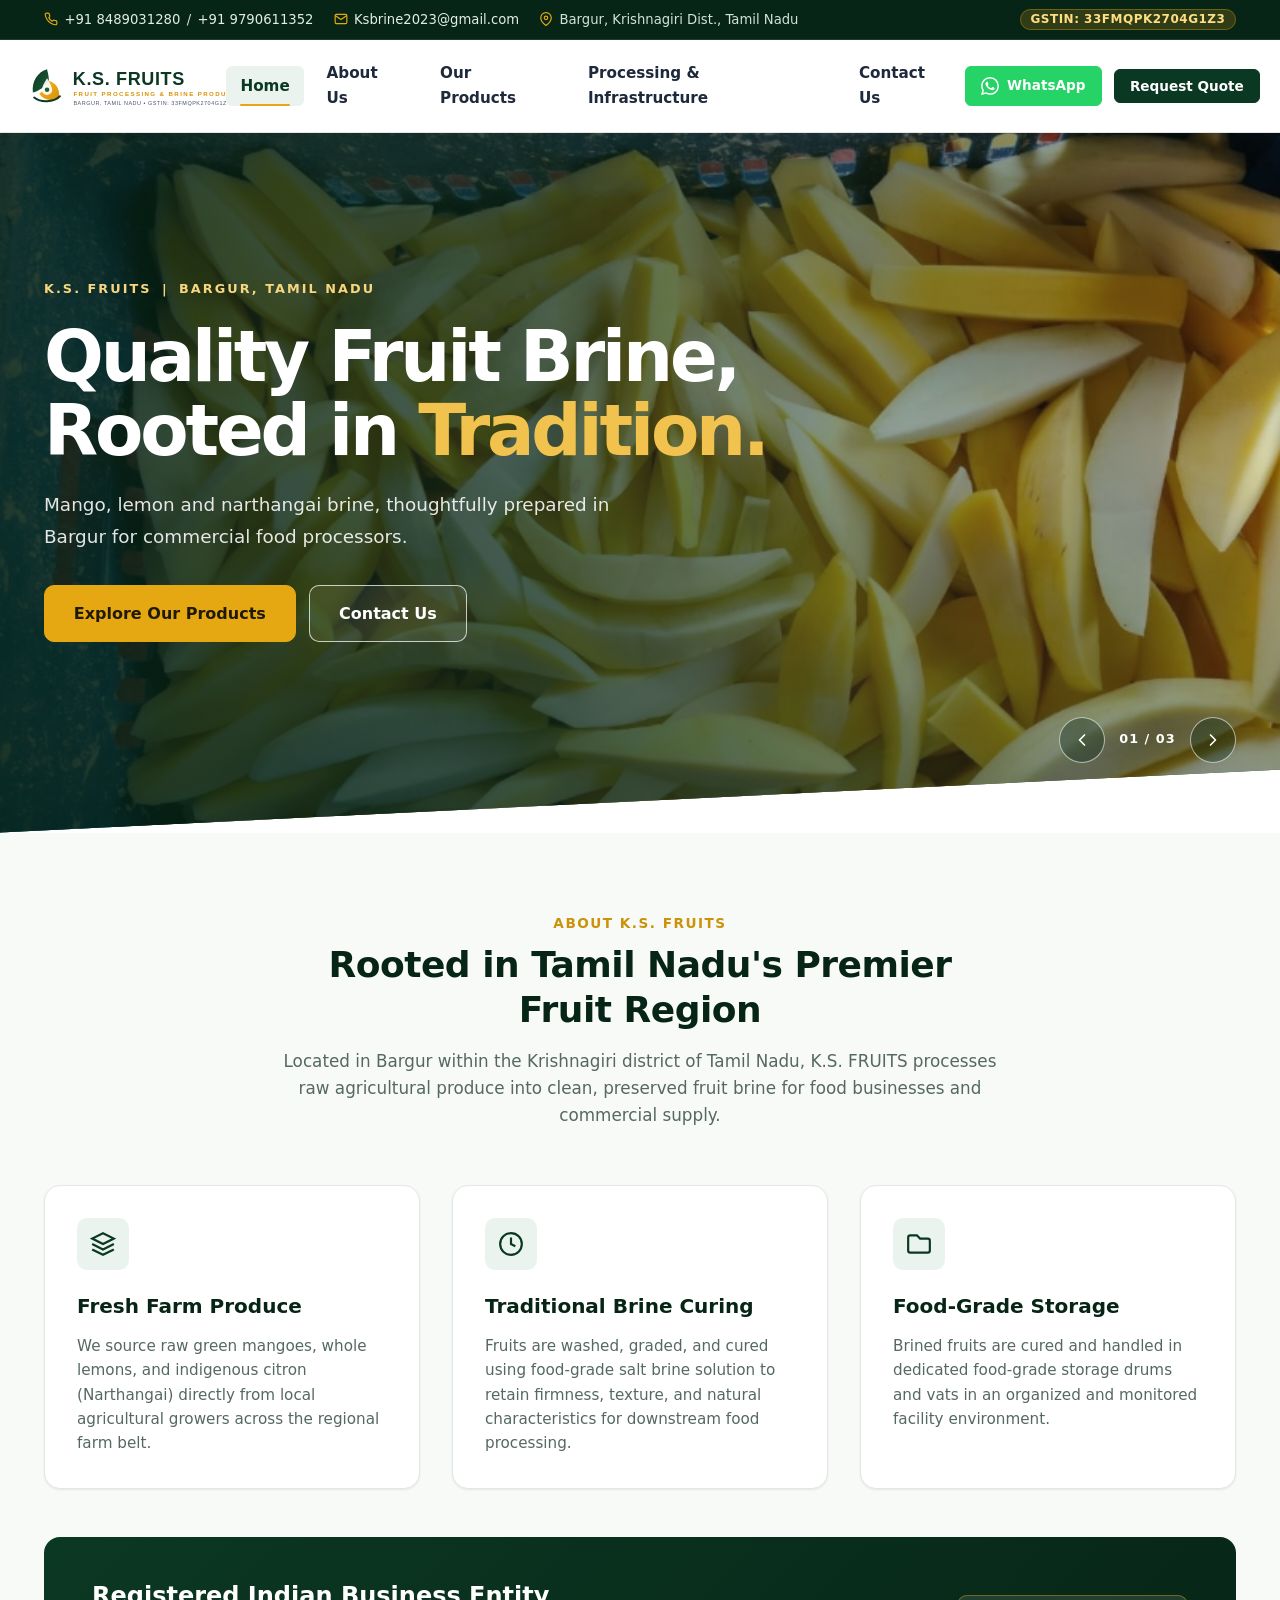
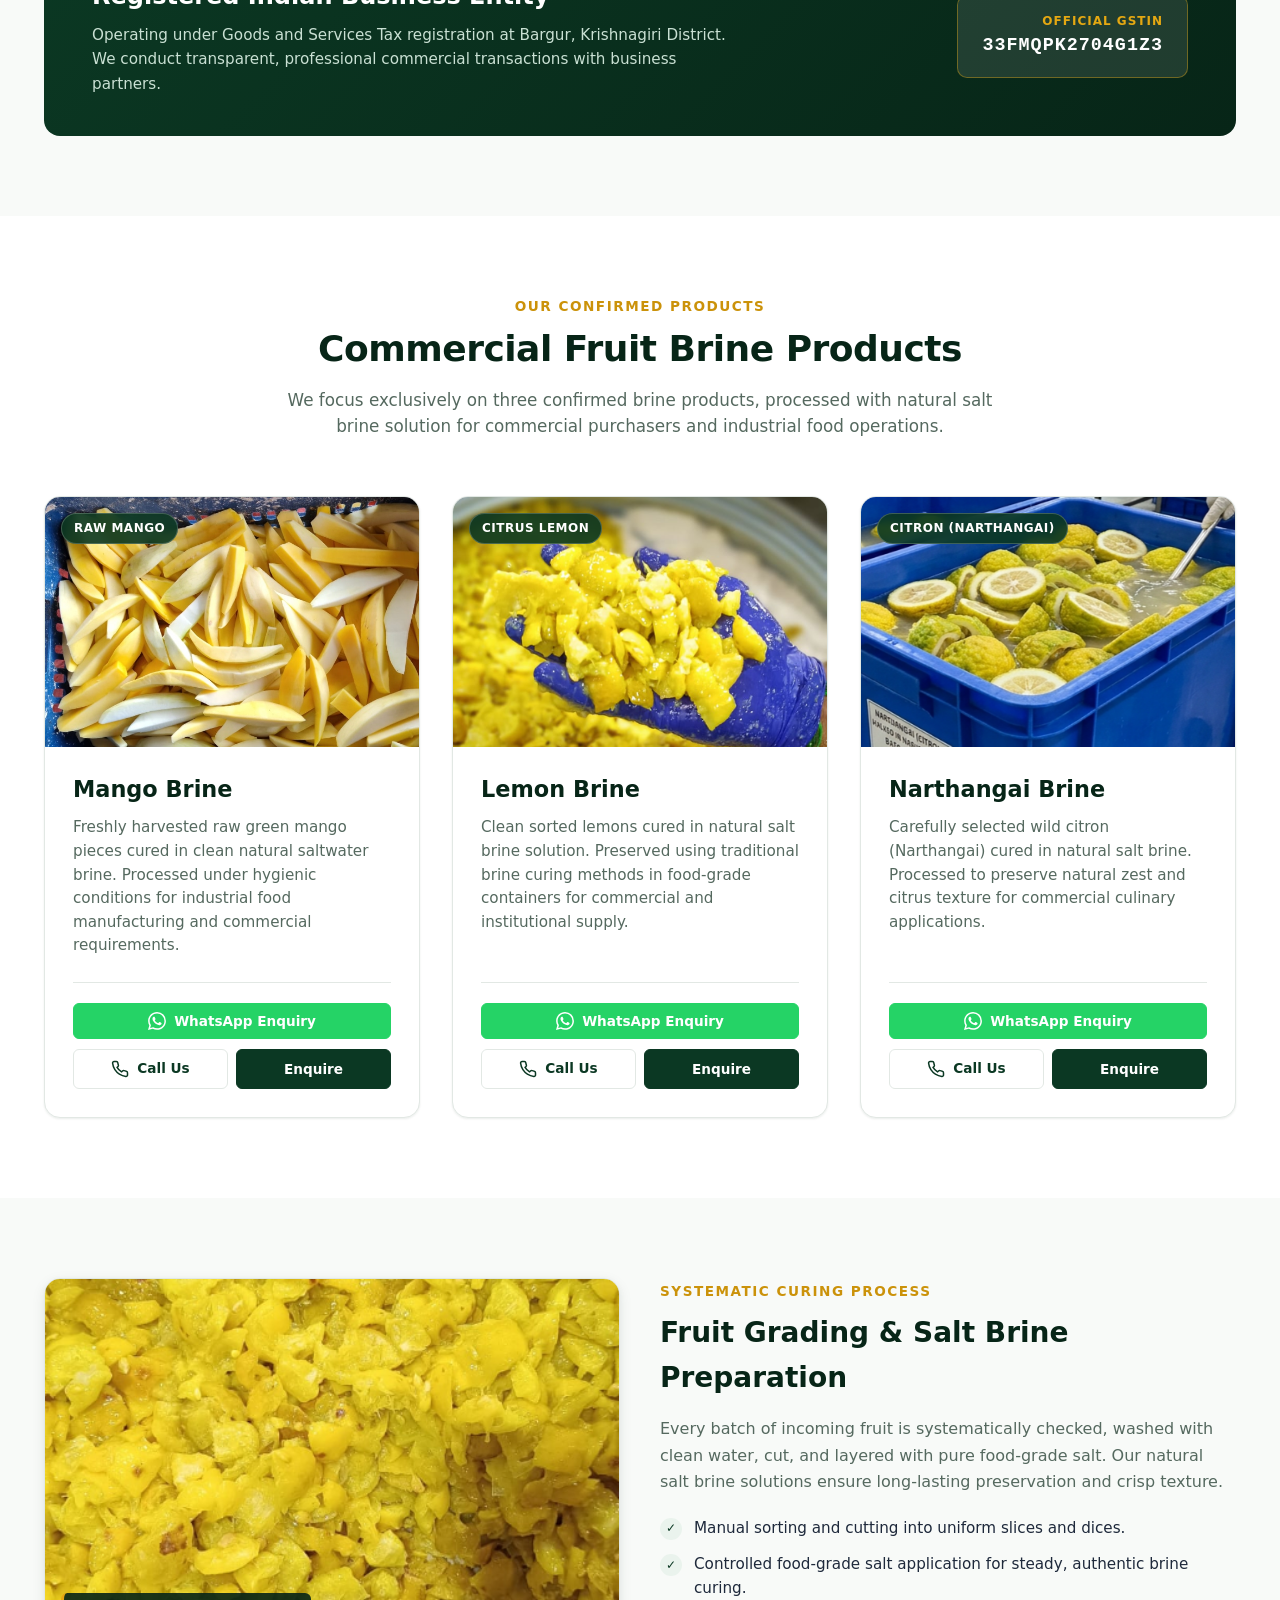
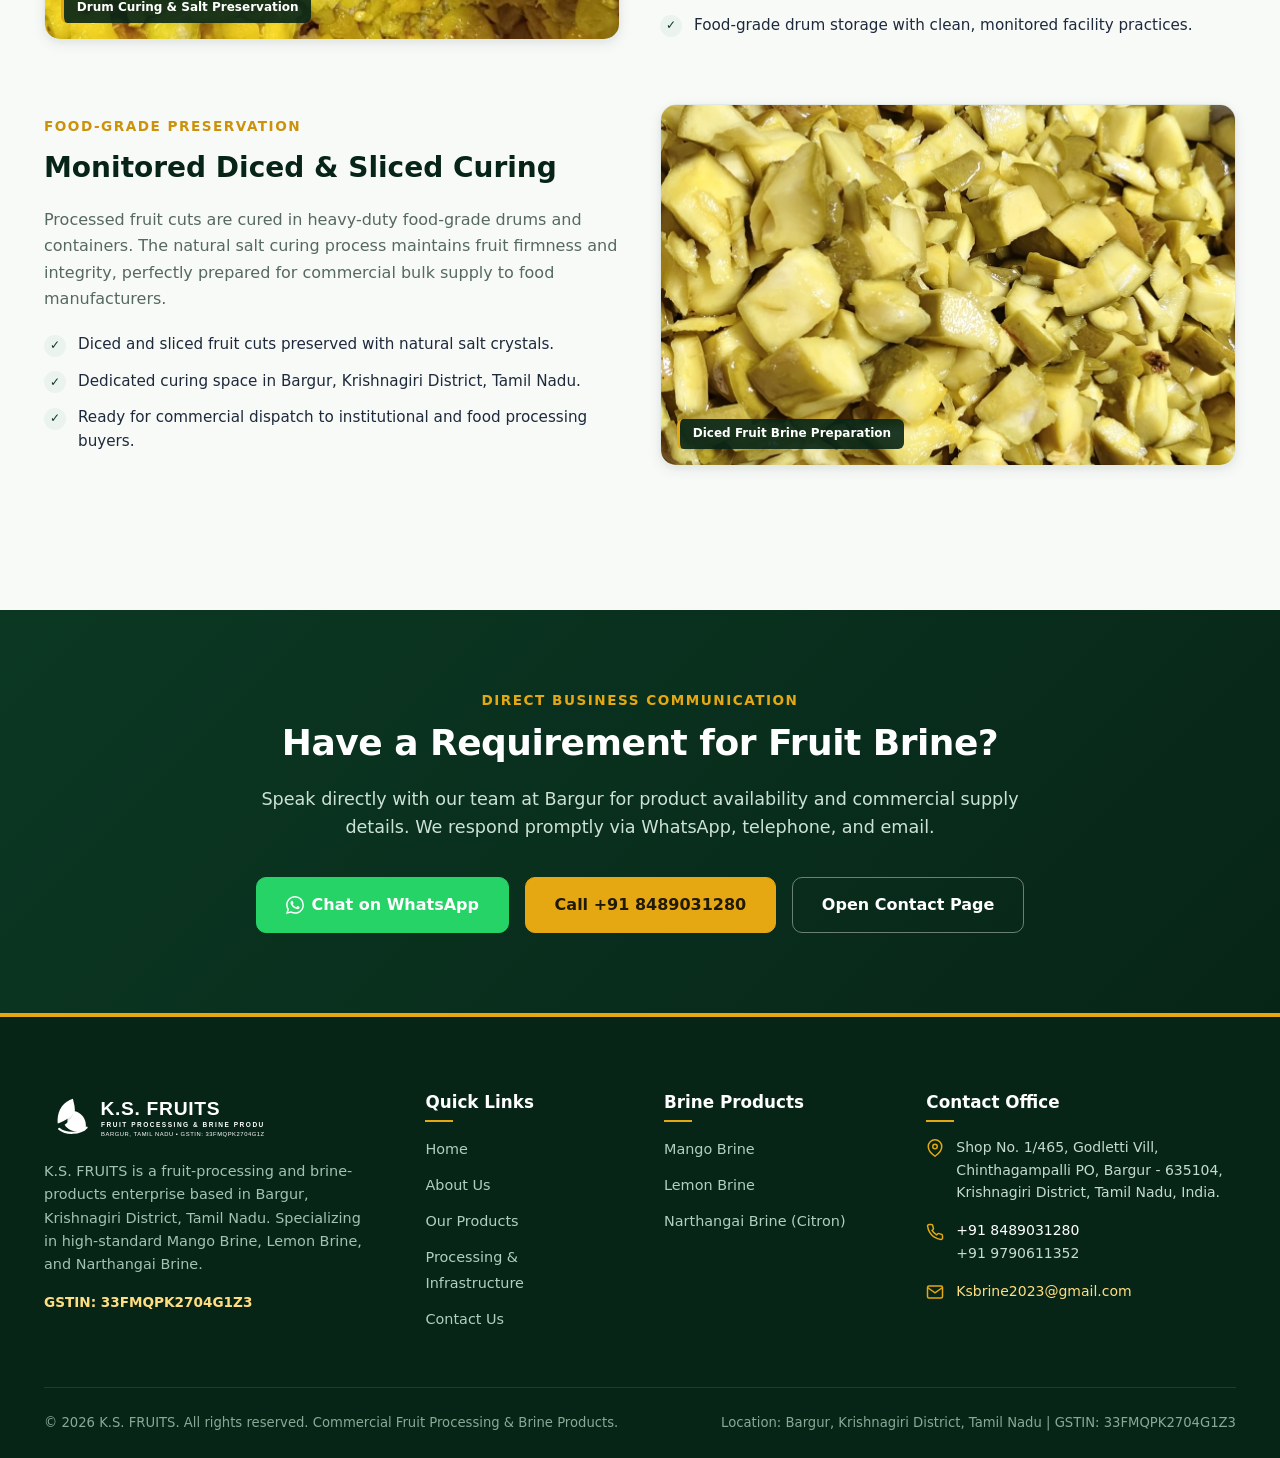
==== commit d315fda0: "Redesign KS Fruits homepage" ====
--- a/index.html
+++ b/index.html
@@ -69,56 +69,39 @@
     </div>
   </header>
 
-  <!-- Hero Section -->
-  <section class="hero">
-    <div class="container hero-grid">
-      <div class="hero-content">
-        <div class="hero-tag">
-          <span class="tag-dot"></span>
-          <span>B2B Fruit Processing • Tamil Nadu, India</span>
-        </div>
-        <h1 class="hero-title">
-          Reliable Fruit Brine Processing &amp; <span class="highlight-accent">Bulk Supply</span>
-        </h1>
-        <p class="hero-description">
-          K.S. FRUITS is a fruit-processing and brine-products business based in Bargur, Krishnagiri District, Tamil Nadu. We supply freshly cured Mango Brine, Lemon Brine, and Narthangai Brine prepared under hygienic standards for commercial food processors.
-        </p>
-        <div class="hero-actions">
-          <a href="products.html" class="btn btn-accent btn-lg">View Our Products</a>
-          <a href="https://wa.me/918489031280?text=Hello%20K.S.%20FRUITS%2C%20I%20am%20interested%20in%20enquiring%20about%20your%20brine%20products." target="_blank" rel="noopener" class="btn btn-whatsapp btn-lg">
-            <svg width="20" height="20" viewBox="0 0 24 24" fill="currentColor"><path d="M17.472 14.382c-.297-.149-1.758-.867-2.03-.967-.273-.099-.471-.148-.67.15-.197.297-.767.966-.94 1.164-.173.199-.347.223-.644.075-.297-.15-1.255-.463-2.39-1.475-.883-.788-1.48-1.761-1.653-2.059-.173-.297-.018-.458.13-.606.134-.133.298-.347.446-.52.149-.174.198-.298.298-.497.099-.198.05-.371-.025-.52-.075-.149-.669-1.612-.916-2.207-.242-.579-.487-.5-.669-.51-.173-.008-.371-.01-.57-.01-.198 0-.52.074-.792.372-.272.297-1.04 1.016-1.04 2.479 0 1.462 1.065 2.875 1.213 3.074.149.198 2.096 3.2 5.077 4.487.709.306 1.262.489 1.694.625.712.227 1.36.195 1.871.118.571-.085 1.758-.719 2.006-1.413.248-.694.248-1.289.173-1.413-.074-.124-.272-.198-.57-.347m-5.421 7.403h-.004a9.87 9.87 0 01-5.031-1.378l-.361-.214-3.741.982.998-3.648-.235-.374a9.86 9.86 0 01-1.51-5.26c.001-5.45 4.436-9.884 9.888-9.884 2.64 0 5.122 1.03 6.988 2.898a9.825 9.825 0 012.893 6.994c-.003 5.45-4.437 9.884-9.885 9.884m8.413-18.297A11.815 11.815 0 0012.05 0C5.495 0 .16 5.335.157 11.892c0 2.096.547 4.142 1.588 5.945L0 24l6.335-1.662c1.746.953 3.71 1.456 5.711 1.457h.004c6.554 0 11.89-5.335 11.893-11.893a11.82 11.82 0 00-3.483-8.413z"/></svg>
-            <span>WhatsApp Enquiry</span>
-          </a>
-          <a href="tel:+918489031280" class="btn btn-call btn-lg">
-            <svg width="18" height="18" viewBox="0 0 24 24" fill="none" stroke="currentColor" stroke-width="2"><path d="M22 16.92v3a2 2 0 0 1-2.18 2 19.79 19.79 0 0 1-8.63-3.07 19.5 19.5 0 0 1-6-6 19.79 19.79 0 0 1-3.07-8.67A2 2 0 0 1 4.11 2h3a2 2 0 0 1 2 1.72 12.84 12.84 0 0 0 .7 2.81 2 2 0 0 1-.45 2.11L8.09 9.91a16 16 0 0 0 6 6l1.27-1.27a2 2 0 0 1 2.11-.45 12.84 12.84 0 0 0 2.81.7A2 2 0 0 1 22 16.92z"/></svg>
-            <span>Call +91 8489031280</span>
-          </a>
-        </div>
-        <div class="hero-highlights">
-          <div class="highlight-item">
-            <span class="highlight-label">Facility Location</span>
-            <span class="highlight-value">Bargur, Krishnagiri Dist.</span>
-          </div>
-          <div class="highlight-item">
-            <span class="highlight-label">Core Specialization</span>
-            <span class="highlight-value">Natural Salt Brining</span>
-          </div>
-          <div class="highlight-item">
-            <span class="highlight-label">Registered Business</span>
-            <span class="highlight-value">GSTIN Verified</span>
-          </div>
-        </div>
-      </div>
-
-      <div class="hero-media">
-        <div class="hero-image-card">
-          <img src="public/images/mango-slices-crate.jpg" alt="Fresh raw mango slices in processing crate at K.S. FRUITS facility" width="600" height="420" loading="eager">
-          <div class="hero-floating-badge">
-            <p class="floating-badge-title">Authentic Facility Processing</p>
-            <p class="floating-badge-subtitle">Fresh raw mango slices prepared for natural brine curing</p>
-          </div>
-        </div>
-      </div>
+  <!-- Homepage Hero Carousel -->
+  <section class="home-hero" data-home-carousel aria-label="K.S. FRUITS product and processing highlights">
+    <div class="home-hero-slides" aria-hidden="true">
+      <div class="home-hero-slide is-active" data-carousel-slide>
+        <img src="public/images/mango-slices-crate.jpg" alt="" width="1600" height="900" fetchpriority="high">
+      </div>
+      <div class="home-hero-slide" data-carousel-slide>
+        <img src="public/images/lemon-brine-inspection.png" alt="" width="1600" height="900">
+      </div>
+      <div class="home-hero-slide" data-carousel-slide>
+        <img src="public/images/narthangai-brine.png" alt="" width="1600" height="900">
+      </div>
+    </div>
+    <div class="home-hero-overlay"></div>
+
+    <div class="container home-hero-content">
+      <span class="home-hero-eyebrow">K.S. FRUITS <span aria-hidden="true">|</span> BARGUR, TAMIL NADU</span>
+      <h1>Quality Fruit Brine,<br>Rooted in <span>Tradition.</span></h1>
+      <p>Mango, lemon and narthangai brine, thoughtfully prepared in Bargur for commercial food processors.</p>
+      <div class="home-hero-actions">
+        <a href="products.html" class="btn btn-accent btn-lg">Explore Our Products</a>
+        <a href="contact.html" class="btn home-hero-contact btn-lg">Contact Us</a>
+      </div>
+    </div>
+
+    <div class="home-hero-controls" aria-label="Carousel controls">
+      <button class="home-hero-arrow" type="button" data-carousel-prev aria-label="Previous slide">
+        <svg viewBox="0 0 24 24" aria-hidden="true"><path d="m15 18-6-6 6-6"/></svg>
+      </button>
+      <span class="home-hero-count" aria-live="polite"><span data-carousel-current>01</span> / 03</span>
+      <button class="home-hero-arrow" type="button" data-carousel-next aria-label="Next slide">
+        <svg viewBox="0 0 24 24" aria-hidden="true"><path d="m9 18 6-6-6-6"/></svg>
+      </button>
     </div>
   </section>
 
--- a/css/style.css
+++ b/css/style.css
@@ -205,6 +205,68 @@
   border-bottom-color: transparent;
 }
 
+/* Transparent Header over Hero on Homepage */
+.site-header.is-transparent {
+  position: absolute;
+  top: 36px;
+  left: 0;
+  right: 0;
+  background-color: transparent;
+  border-bottom: 1px solid rgba(255, 255, 255, 0.16);
+  z-index: 100;
+  transition: background-color 0.3s ease, box-shadow 0.3s ease, border-color 0.3s ease;
+}
+
+.site-header.is-transparent .brand-logo img {
+  filter: brightness(0) invert(1) drop-shadow(0 2px 6px rgba(0,0,0,0.4));
+}
+
+.site-header.is-transparent .nav-link {
+  color: #ffffff;
+  text-shadow: 0 1px 3px rgba(0, 0, 0, 0.6);
+  font-weight: 600;
+}
+
+.site-header.is-transparent .nav-link:hover {
+  color: var(--color-accent);
+  background-color: rgba(255, 255, 255, 0.15);
+}
+
+.site-header.is-transparent .nav-link.active {
+  color: #ffffff;
+  background-color: rgba(229, 168, 18, 0.28);
+}
+
+.site-header.is-transparent .nav-link.active::after {
+  background-color: var(--color-accent);
+}
+
+.site-header.is-transparent.is-scrolled {
+  position: fixed;
+  top: 0;
+  background-color: rgba(11, 56, 35, 0.97);
+  backdrop-filter: blur(12px);
+  border-bottom: 1px solid rgba(229, 168, 18, 0.25);
+  box-shadow: 0 4px 24px rgba(0, 0, 0, 0.2);
+}
+
+.site-header.is-transparent.is-scrolled .brand-logo img {
+  filter: brightness(0) invert(1);
+}
+
+.site-header.is-transparent.is-scrolled .nav-link {
+  text-shadow: none;
+}
+
+.site-header.is-transparent .mobile-menu-btn {
+  border-color: rgba(255, 255, 255, 0.3);
+  color: #ffffff;
+}
+
+.site-header.is-transparent .mobile-menu-btn svg {
+  stroke: #ffffff;
+}
+
 .header-inner {
   display: flex;
   align-items: center;
@@ -387,7 +449,456 @@
 }
 
 /* ==========================================================================
-   Hero Section
+   Hero Banner Carousel Section (Agricultural Food-Processing Theme)
+   ========================================================================== */
+.hero-slider-section {
+  position: relative;
+  min-height: 78vh;
+  height: 82vh;
+  max-height: 850px;
+  overflow: hidden;
+  background-color: #072517;
+  display: flex;
+  align-items: center;
+  padding-top: 5rem;
+}
+
+.hero-slides-wrapper {
+  position: absolute;
+  inset: 0;
+  width: 100%;
+  height: 100%;
+}
+
+.hero-slide {
+  position: absolute;
+  inset: 0;
+  width: 100%;
+  height: 100%;
+  opacity: 0;
+  visibility: hidden;
+  transition: opacity 1s cubic-bezier(0.4, 0, 0.2, 1), visibility 1s;
+  z-index: 1;
+}
+
+.hero-slide.active {
+  opacity: 1;
+  visibility: visible;
+  z-index: 2;
+}
+
+.hero-slide-img {
+  width: 100%;
+  height: 100%;
+  object-fit: cover;
+  object-position: center;
+  transform: scale(1);
+  transition: transform 7s ease-out;
+}
+
+.hero-slide.active .hero-slide-img {
+  transform: scale(1.06);
+}
+
+.hero-slide-overlay {
+  position: absolute;
+  inset: 0;
+  background: linear-gradient(
+    135deg,
+    rgba(7, 37, 23, 0.92) 0%,
+    rgba(11, 56, 35, 0.76) 45%,
+    rgba(7, 37, 23, 0.58) 100%
+  );
+  z-index: 2;
+}
+
+.hero-content-container {
+  position: relative;
+  z-index: 10;
+  max-width: 860px;
+  padding: 5rem 0 4rem;
+}
+
+.hero-pill-badge {
+  display: inline-flex;
+  align-items: center;
+  gap: 0.5rem;
+  background-color: rgba(229, 168, 18, 0.18);
+  color: #ffde82;
+  border: 1px solid rgba(229, 168, 18, 0.4);
+  padding: 0.35rem 0.95rem;
+  border-radius: var(--radius-full);
+  font-size: 0.8rem;
+  font-weight: 700;
+  letter-spacing: 0.6px;
+  text-transform: uppercase;
+  margin-bottom: 1.25rem;
+}
+
+.hero-pill-dot {
+  width: 8px;
+  height: 8px;
+  border-radius: 50%;
+  background-color: var(--color-accent);
+  box-shadow: 0 0 10px var(--color-accent);
+}
+
+.hero-main-title {
+  font-size: 3.5rem;
+  font-weight: 900;
+  color: #ffffff;
+  line-height: 1.12;
+  margin-bottom: 0.75rem;
+  letter-spacing: -0.025em;
+  text-shadow: 0 2px 10px rgba(0, 0, 0, 0.35);
+}
+
+.hero-subheading {
+  font-size: 1.6rem;
+  font-weight: 700;
+  color: var(--color-accent);
+  margin-bottom: 1.25rem;
+  line-height: 1.3;
+  text-shadow: 0 1px 6px rgba(0, 0, 0, 0.3);
+}
+
+.hero-lead-desc {
+  font-size: 1.15rem;
+  color: #e4eee7;
+  line-height: 1.7;
+  max-width: 720px;
+  margin-bottom: 2.25rem;
+  text-shadow: 0 1px 4px rgba(0, 0, 0, 0.25);
+}
+
+.hero-button-group {
+  display: flex;
+  align-items: center;
+  flex-wrap: wrap;
+  gap: 1.1rem;
+  margin-bottom: 2.5rem;
+}
+
+.btn-outline-white {
+  background-color: rgba(255, 255, 255, 0.08);
+  color: #ffffff;
+  border: 2px solid rgba(255, 255, 255, 0.9);
+  font-weight: 700;
+  border-radius: var(--radius-sm);
+  padding: 0.85rem 1.75rem;
+  transition: var(--transition);
+  display: inline-flex;
+  align-items: center;
+  gap: 0.5rem;
+  backdrop-filter: blur(4px);
+}
+
+.btn-outline-white:hover {
+  background-color: #ffffff;
+  color: var(--color-primary-dark);
+  border-color: #ffffff;
+  transform: translateY(-2px);
+  box-shadow: 0 8px 24px rgba(0, 0, 0, 0.25);
+}
+
+.hero-trust-bar {
+  display: flex;
+  align-items: center;
+  flex-wrap: wrap;
+  gap: 2rem;
+  border-top: 1px solid rgba(255, 255, 255, 0.2);
+  padding-top: 1.5rem;
+}
+
+.hero-trust-item {
+  display: flex;
+  align-items: center;
+  gap: 0.6rem;
+  color: #e2ede6;
+  font-size: 0.875rem;
+  font-weight: 600;
+}
+
+.hero-trust-item svg {
+  width: 18px;
+  height: 18px;
+  color: var(--color-accent);
+  flex-shrink: 0;
+}
+
+/* Diagonal Lower Edge (VSR Agro Inspired) */
+.hero-diagonal-edge {
+  position: absolute;
+  bottom: -1px;
+  left: 0;
+  width: 100%;
+  height: 60px;
+  z-index: 20;
+  pointer-events: none;
+}
+
+.hero-diagonal-edge svg {
+  display: block;
+  width: 100%;
+  height: 100%;
+}
+
+/* Carousel Navigation Arrows */
+.hero-nav-arrow {
+  position: absolute;
+  top: 50%;
+  transform: translateY(-50%);
+  z-index: 25;
+  width: 48px;
+  height: 48px;
+  border-radius: 50%;
+  background: rgba(11, 56, 35, 0.65);
+  border: 1px solid rgba(255, 255, 255, 0.3);
+  color: #ffffff;
+  display: flex;
+  align-items: center;
+  justify-content: center;
+  cursor: pointer;
+  backdrop-filter: blur(8px);
+  transition: var(--transition);
+}
+
+.hero-nav-arrow:hover {
+  background: var(--color-accent);
+  color: var(--color-primary-dark);
+  border-color: var(--color-accent);
+  transform: translateY(-50%) scale(1.08);
+}
+
+.hero-arrow-prev {
+  left: 2rem;
+}
+
+.hero-arrow-next {
+  right: 2rem;
+}
+
+.hero-carousel-dots {
+  position: absolute;
+  bottom: 4.5rem;
+  left: 50%;
+  transform: translateX(-50%);
+  display: flex;
+  align-items: center;
+  gap: 0.5rem;
+  z-index: 25;
+}
+
+.hero-dot {
+  width: 12px;
+  height: 12px;
+  border-radius: 50%;
+  background-color: rgba(255, 255, 255, 0.45);
+  border: none;
+  cursor: pointer;
+  transition: var(--transition);
+}
+
+.hero-dot.active {
+  background-color: var(--color-accent);
+  width: 32px;
+  border-radius: 8px;
+}
+
+/* ==========================================================================
+   Home About 2-Column Section
+   ========================================================================== */
+.home-about-grid {
+  display: grid;
+  grid-template-columns: 1.15fr 0.95fr;
+  align-items: center;
+  gap: 3.5rem;
+}
+
+.home-about-content h3 {
+  font-size: 1.85rem;
+  font-weight: 800;
+  color: var(--color-primary-dark);
+  margin-bottom: 1.25rem;
+  line-height: 1.25;
+}
+
+.home-about-lead {
+  font-size: 1.05rem;
+  color: var(--color-text-main);
+  line-height: 1.7;
+  margin-bottom: 1rem;
+}
+
+.home-about-text {
+  font-size: 0.95rem;
+  color: var(--color-text-muted);
+  line-height: 1.65;
+  margin-bottom: 1.75rem;
+}
+
+.home-about-highlights {
+  display: grid;
+  grid-template-columns: 1fr 1fr;
+  gap: 1rem;
+  margin-bottom: 2rem;
+}
+
+.about-highlight-box {
+  background-color: var(--color-bg-light);
+  border: 1px solid var(--color-border);
+  border-radius: var(--radius-md);
+  padding: 1rem 1.25rem;
+  display: flex;
+  align-items: flex-start;
+  gap: 0.75rem;
+}
+
+.about-highlight-box svg {
+  width: 20px;
+  height: 20px;
+  color: var(--color-primary);
+  flex-shrink: 0;
+  margin-top: 0.15rem;
+}
+
+.about-highlight-box strong {
+  display: block;
+  font-size: 0.9rem;
+  color: var(--color-primary-dark);
+  margin-bottom: 0.2rem;
+}
+
+.about-highlight-box span {
+  font-size: 0.825rem;
+  color: var(--color-text-muted);
+  line-height: 1.4;
+  display: block;
+}
+
+.home-about-media {
+  position: relative;
+}
+
+.home-about-card {
+  position: relative;
+  border-radius: var(--radius-lg);
+  overflow: hidden;
+  box-shadow: var(--shadow-lg);
+  border: 1px solid var(--color-border);
+}
+
+.home-about-card img {
+  width: 100%;
+  height: 420px;
+  object-fit: cover;
+  transition: transform 0.5s ease;
+}
+
+.home-about-card:hover img {
+  transform: scale(1.03);
+}
+
+.about-floating-tag {
+  position: absolute;
+  bottom: 1.25rem;
+  left: 1.25rem;
+  right: 1.25rem;
+  background: rgba(11, 56, 35, 0.92);
+  backdrop-filter: blur(8px);
+  color: #ffffff;
+  padding: 1rem 1.25rem;
+  border-radius: var(--radius-md);
+  border-left: 4px solid var(--color-accent);
+}
+
+.about-floating-tag p {
+  margin: 0;
+  font-size: 0.85rem;
+  color: #e2ede6;
+}
+
+.about-floating-tag strong {
+  color: #ffffff;
+  font-size: 0.95rem;
+}
+
+/* ==========================================================================
+   Why Choose KS Fruits Grid (4 Pillars)
+   ========================================================================== */
+.why-choose-grid {
+  display: grid;
+  grid-template-columns: repeat(4, 1fr);
+  gap: 1.5rem;
+}
+
+.why-card {
+  background-color: #ffffff;
+  border: 1px solid var(--color-border);
+  border-radius: var(--radius-lg);
+  padding: 2rem 1.5rem;
+  box-shadow: var(--shadow-sm);
+  transition: var(--transition);
+  position: relative;
+  overflow: hidden;
+}
+
+.why-card::before {
+  content: '';
+  position: absolute;
+  top: 0;
+  left: 0;
+  right: 0;
+  height: 3px;
+  background: linear-gradient(90deg, var(--color-primary), var(--color-accent));
+  opacity: 0;
+  transition: var(--transition);
+}
+
+.why-card:hover {
+  transform: translateY(-4px);
+  box-shadow: var(--shadow-md);
+  border-color: rgba(11, 56, 35, 0.2);
+}
+
+.why-card:hover::before {
+  opacity: 1;
+}
+
+.why-icon-wrap {
+  width: 50px;
+  height: 50px;
+  border-radius: var(--radius-md);
+  background-color: var(--color-primary-soft);
+  color: var(--color-primary);
+  display: flex;
+  align-items: center;
+  justify-content: center;
+  margin-bottom: 1.25rem;
+}
+
+.why-icon-wrap svg {
+  width: 24px;
+  height: 24px;
+  color: var(--color-primary);
+}
+
+.why-card h3 {
+  font-size: 1.15rem;
+  font-weight: 700;
+  color: var(--color-primary-dark);
+  margin-bottom: 0.75rem;
+  line-height: 1.3;
+}
+
+.why-card p {
+  font-size: 0.9rem;
+  color: var(--color-text-muted);
+  line-height: 1.6;
+}
+
+/* ==========================================================================
+   Hero Section (Fallback/Original)
    ========================================================================== */
 .hero {
   position: relative;
@@ -535,6 +1046,242 @@
 .floating-badge-subtitle {
   font-size: 0.8rem;
   color: var(--color-text-muted);
+}
+
+/* ==========================================================================
+   Homepage Image Carousel
+   ========================================================================== */
+.home-hero {
+  position: relative;
+  isolation: isolate;
+  display: flex;
+  align-items: center;
+  min-height: clamp(520px, 58vw, 700px);
+  overflow: hidden;
+  color: #ffffff;
+  background-color: var(--color-primary-dark);
+  clip-path: polygon(0 0, 100% 0, 100% 91%, 0 100%);
+}
+
+.home-hero-slides,
+.home-hero-slide,
+.home-hero-slide img,
+.home-hero-overlay {
+  position: absolute;
+  inset: 0;
+  width: 100%;
+  height: 100%;
+}
+
+.home-hero-slides {
+  z-index: 0;
+}
+
+.home-hero-slide {
+  opacity: 0;
+  transition: opacity 800ms ease;
+}
+
+.home-hero-slide.is-active {
+  opacity: 1;
+}
+
+.home-hero-slide img {
+  object-fit: cover;
+  object-position: center 48%;
+  transform: scale(1);
+  transition: transform 7s ease;
+}
+
+.home-hero-slide.is-active img {
+  transform: scale(1.045);
+}
+
+.home-hero-overlay {
+  z-index: 1;
+  background:
+    linear-gradient(90deg, rgba(5, 32, 19, 0.88) 0%, rgba(7, 37, 23, 0.72) 43%, rgba(7, 37, 23, 0.16) 100%),
+    linear-gradient(0deg, rgba(5, 32, 19, 0.3), transparent 55%);
+}
+
+.home-hero-content {
+  position: relative;
+  z-index: 2;
+  padding-top: 4rem;
+  padding-bottom: 7rem;
+}
+
+.home-hero-eyebrow {
+  display: inline-flex;
+  align-items: center;
+  gap: 0.65rem;
+  margin-bottom: 1.25rem;
+  color: #f6d77f;
+  font-size: 0.8rem;
+  font-weight: 800;
+  letter-spacing: 0.16em;
+}
+
+.home-hero-content h1 {
+  max-width: 760px;
+  margin-bottom: 1.25rem;
+  color: #ffffff;
+  font-size: clamp(2.8rem, 5.5vw, 5rem);
+  font-weight: 800;
+  letter-spacing: -0.045em;
+  line-height: 1.06;
+}
+
+.home-hero-content h1 span {
+  color: #f1c34e;
+}
+
+.home-hero-content > p {
+  max-width: 570px;
+  margin-bottom: 2rem;
+  color: rgba(255, 255, 255, 0.88);
+  font-size: clamp(1rem, 1.5vw, 1.15rem);
+  line-height: 1.75;
+}
+
+.home-hero-actions {
+  display: flex;
+  flex-wrap: wrap;
+  gap: 0.85rem;
+}
+
+.home-hero-contact {
+  border-color: rgba(255, 255, 255, 0.72);
+  color: #ffffff;
+  background: rgba(255, 255, 255, 0.08);
+}
+
+.home-hero-contact:hover {
+  border-color: #ffffff;
+  color: var(--color-primary-dark);
+  background: #ffffff;
+}
+
+.home-hero-controls {
+  position: absolute;
+  z-index: 2;
+  right: max(1.5rem, calc((100vw - 1240px) / 2 + 1.5rem));
+  bottom: 10%;
+  display: flex;
+  align-items: center;
+  gap: 0.85rem;
+}
+
+.home-hero-arrow {
+  display: inline-flex;
+  width: 46px;
+  height: 46px;
+  align-items: center;
+  justify-content: center;
+  border: 1px solid rgba(255, 255, 255, 0.6);
+  border-radius: 50%;
+  color: #ffffff;
+  background: rgba(7, 37, 23, 0.35);
+  cursor: pointer;
+  transition: var(--transition);
+}
+
+.home-hero-arrow:hover {
+  border-color: #f1c34e;
+  color: var(--color-primary-dark);
+  background: #f1c34e;
+}
+
+.home-hero-arrow svg {
+  width: 20px;
+  height: 20px;
+  fill: none;
+  stroke: currentColor;
+  stroke-linecap: round;
+  stroke-linejoin: round;
+  stroke-width: 2;
+}
+
+.home-hero-count {
+  min-width: 58px;
+  color: #ffffff;
+  font-size: 0.8rem;
+  font-weight: 700;
+  letter-spacing: 0.08em;
+  text-align: center;
+}
+
+.home-hero :focus-visible {
+  outline: 3px solid #f1c34e;
+  outline-offset: 4px;
+}
+
+@media (max-width: 768px) {
+  .home-hero {
+    min-height: 590px;
+    clip-path: polygon(0 0, 100% 0, 100% 94%, 0 100%);
+  }
+
+  .home-hero-slide img {
+    object-position: 58% center;
+  }
+
+  .home-hero-overlay {
+    background:
+      linear-gradient(90deg, rgba(5, 32, 19, 0.88), rgba(7, 37, 23, 0.5)),
+      linear-gradient(0deg, rgba(5, 32, 19, 0.44), transparent 70%);
+  }
+
+  .home-hero-content {
+    padding-top: 2rem;
+    padding-bottom: 6rem;
+  }
+
+  .home-hero-content h1 {
+    max-width: 600px;
+    font-size: clamp(2.55rem, 10vw, 4rem);
+  }
+
+  .home-hero-controls {
+    right: 1.5rem;
+    bottom: 7%;
+    gap: 0.65rem;
+  }
+
+  .home-hero-arrow {
+    width: 42px;
+    height: 42px;
+  }
+}
+
+@media (max-width: 480px) {
+  .home-hero {
+    min-height: 560px;
+  }
+
+  .home-hero-eyebrow {
+    font-size: 0.68rem;
+    letter-spacing: 0.11em;
+  }
+
+  .home-hero-actions {
+    align-items: stretch;
+    flex-direction: column;
+    max-width: 260px;
+  }
+
+  .home-hero-controls {
+    right: 1.25rem;
+    bottom: 6.5%;
+  }
+}
+
+@media (prefers-reduced-motion: reduce) {
+  .home-hero-slide,
+  .home-hero-slide img,
+  .home-hero-arrow {
+    transition: none;
+  }
 }
 
 /* ==========================================================================
@@ -1613,11 +2360,74 @@
     grid-template-columns: 1fr 1fr;
     gap: 2.5rem;
   }
+  .why-choose-grid {
+    grid-template-columns: repeat(2, 1fr);
+  }
+  .home-about-grid {
+    grid-template-columns: 1fr;
+    gap: 2.5rem;
+  }
 }
 
 @media (max-width: 768px) {
   .topbar {
     display: none; /* Hidden on mobile to prioritize main content */
+  }
+
+  .site-header.is-transparent {
+    top: 0;
+  }
+
+  .site-header.is-transparent .nav-menu {
+    top: 65px;
+    background-color: #0b3823;
+    border-bottom: 2px solid var(--color-accent);
+  }
+
+  .site-header.is-transparent .nav-menu .nav-link {
+    color: #ffffff;
+    text-shadow: none;
+  }
+
+  .hero-slider-section {
+    min-height: 520px;
+    height: auto;
+    padding: 6.5rem 0 3.5rem;
+  }
+
+  .hero-main-title {
+    font-size: 2.25rem;
+  }
+
+  .hero-subheading {
+    font-size: 1.25rem;
+  }
+
+  .hero-lead-desc {
+    font-size: 0.975rem;
+    margin-bottom: 1.75rem;
+  }
+
+  .hero-nav-arrow {
+    display: none;
+  }
+
+  .hero-carousel-dots {
+    bottom: 3.5rem;
+  }
+
+  .home-about-grid {
+    grid-template-columns: 1fr;
+    gap: 2rem;
+  }
+
+  .home-about-highlights {
+    grid-template-columns: 1fr;
+  }
+
+  .why-choose-grid {
+    grid-template-columns: 1fr;
+    gap: 1.25rem;
   }
 
   .mobile-menu-btn {
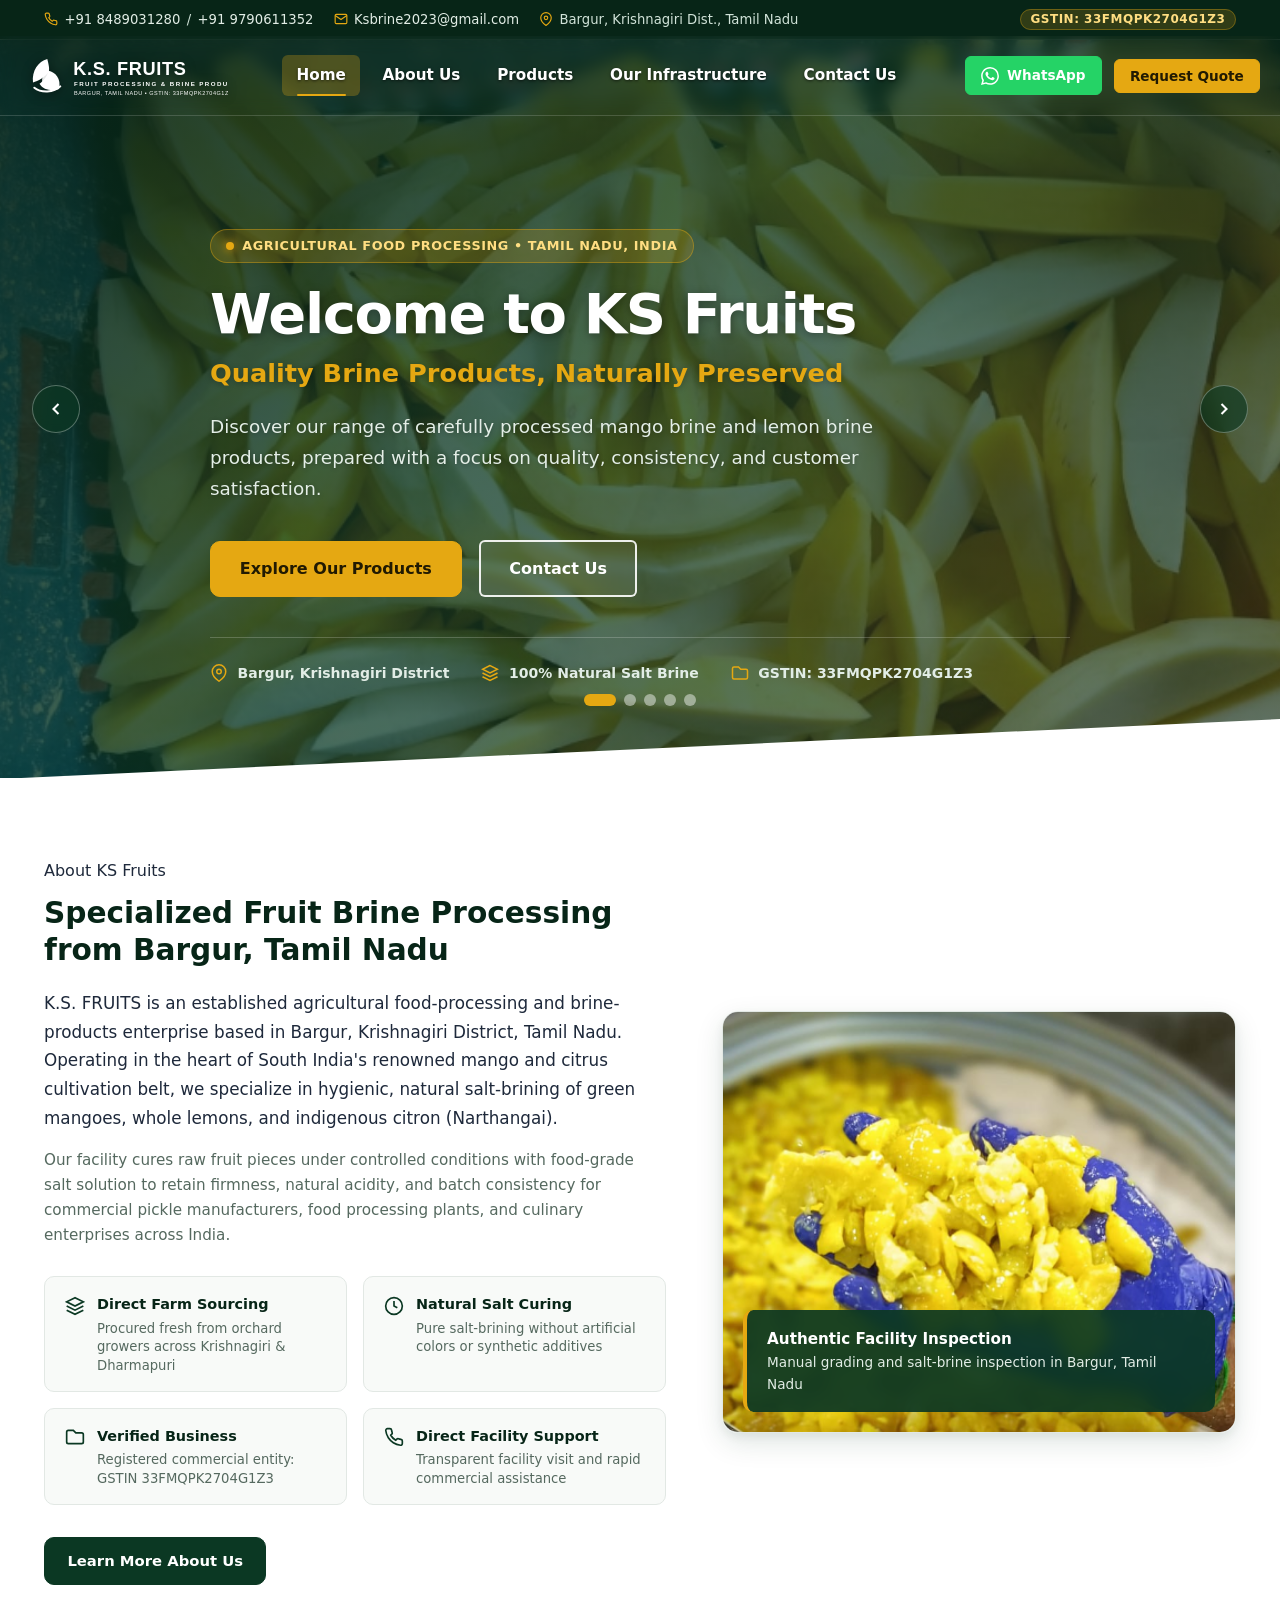
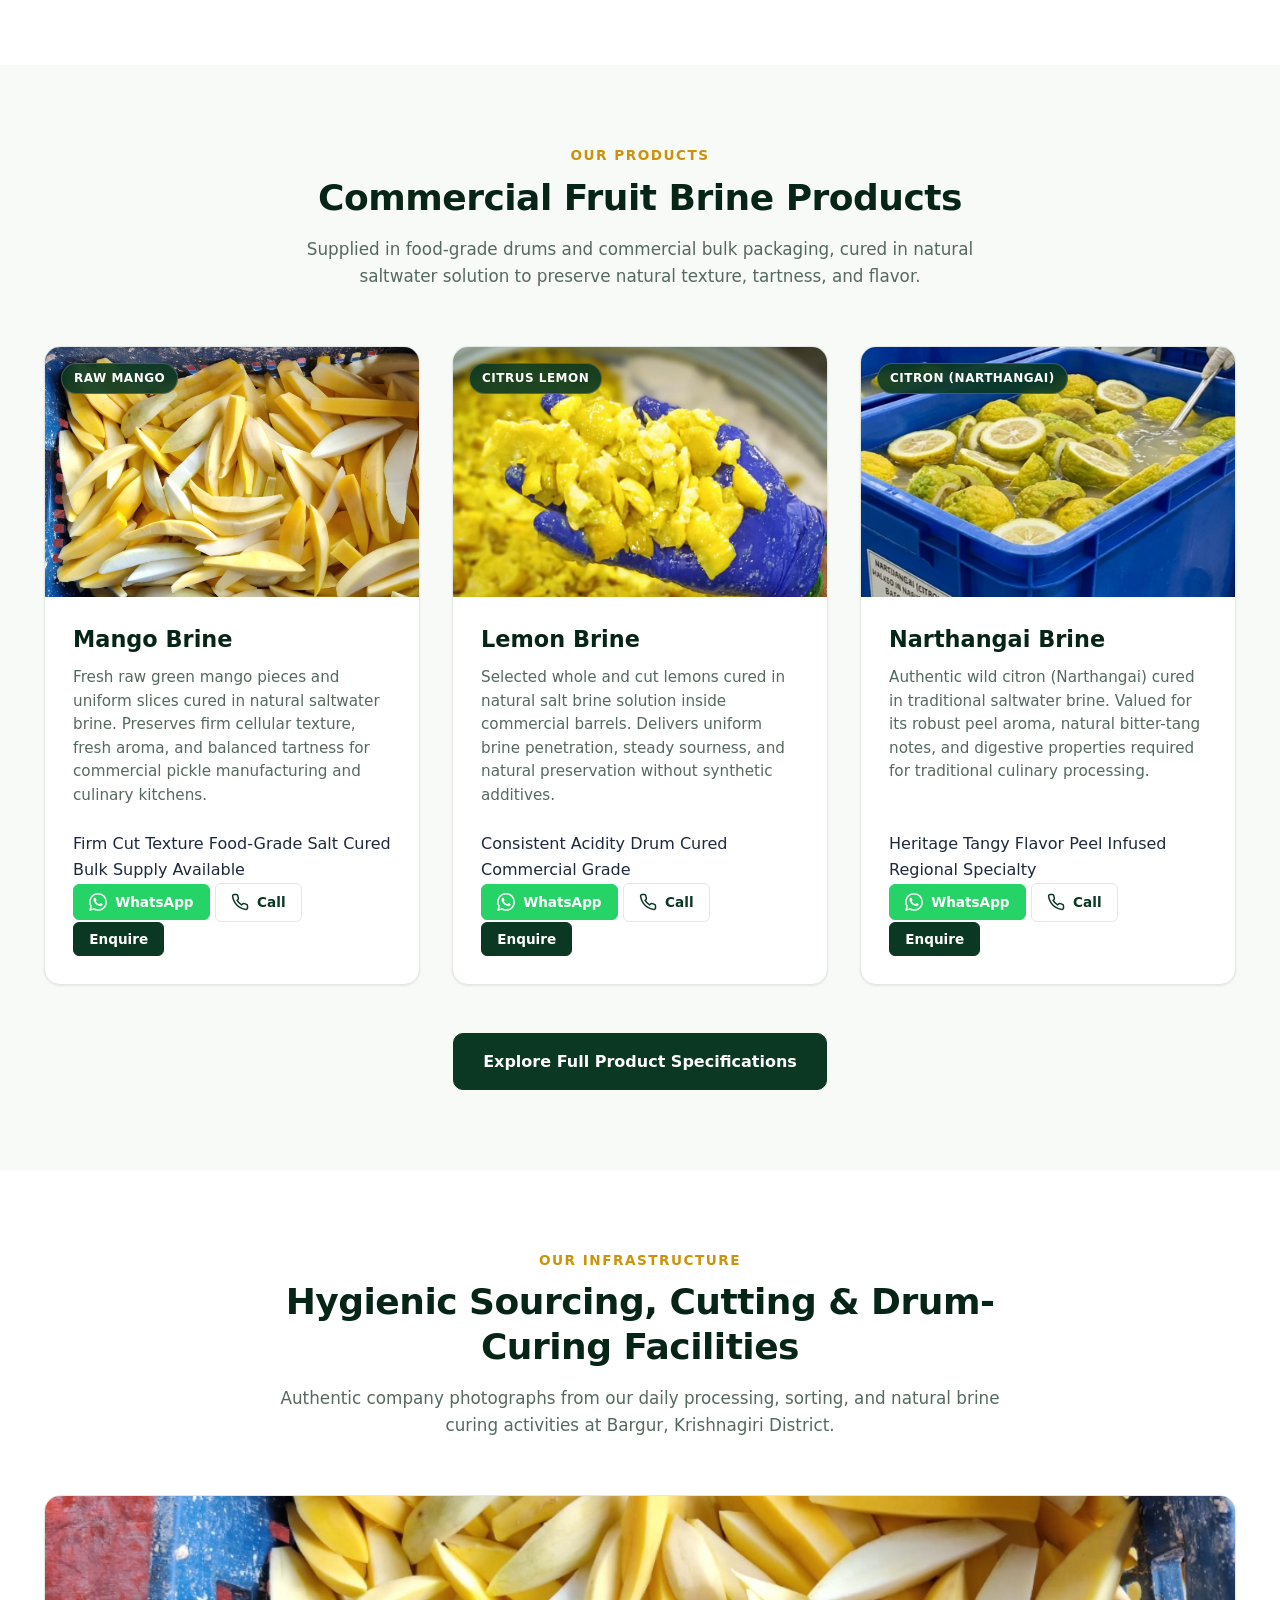
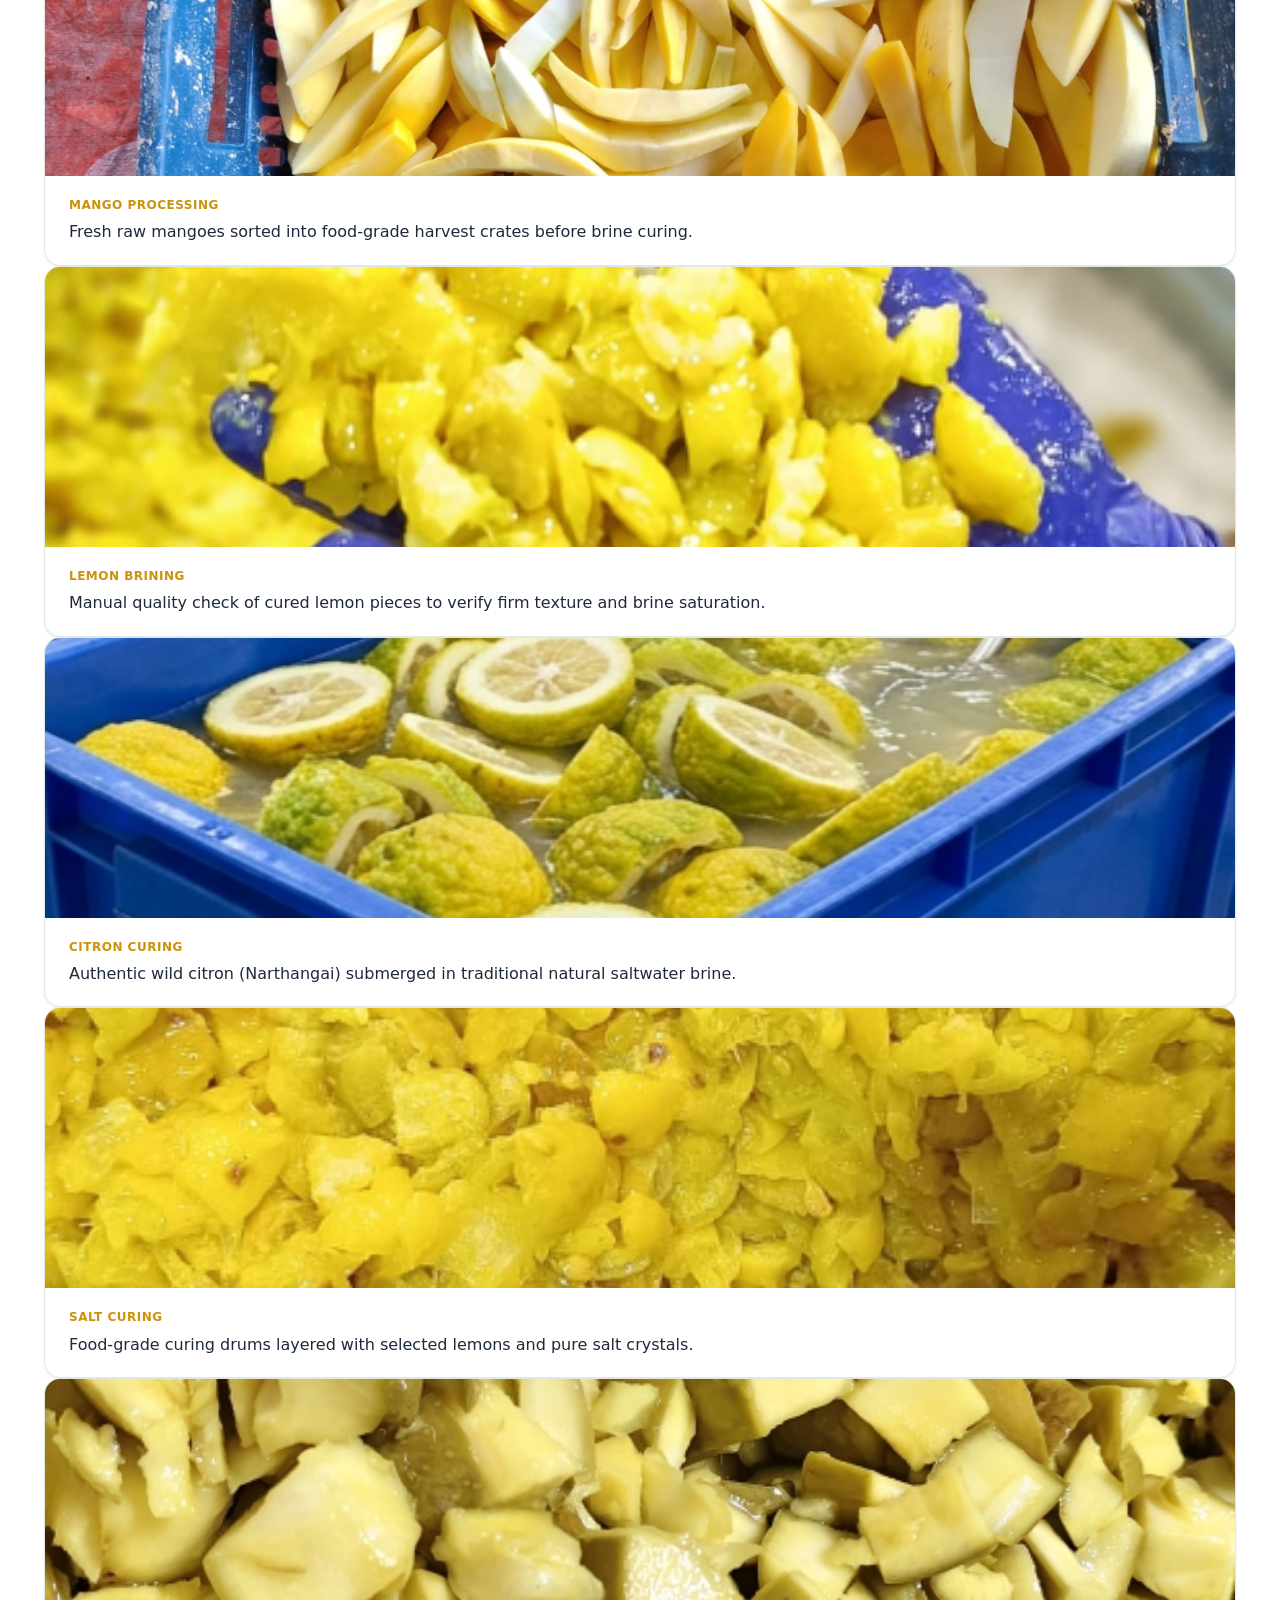
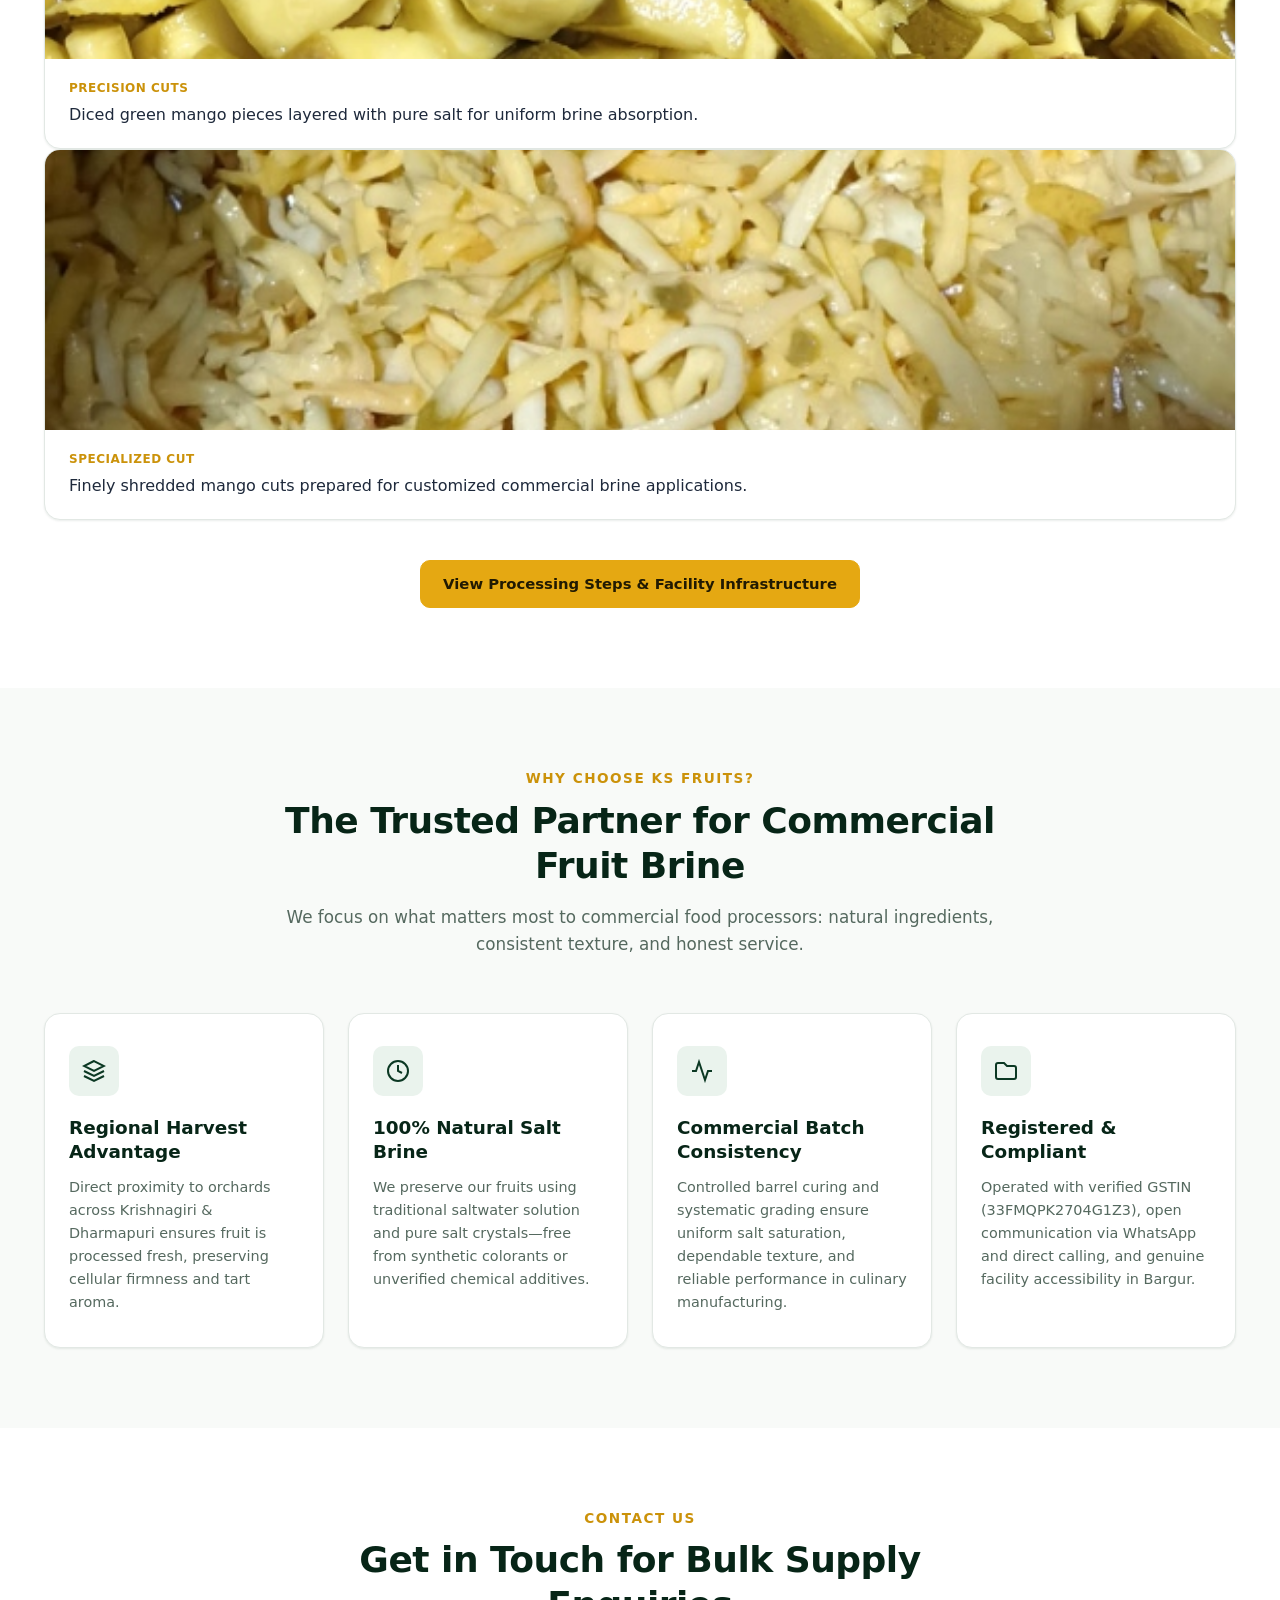
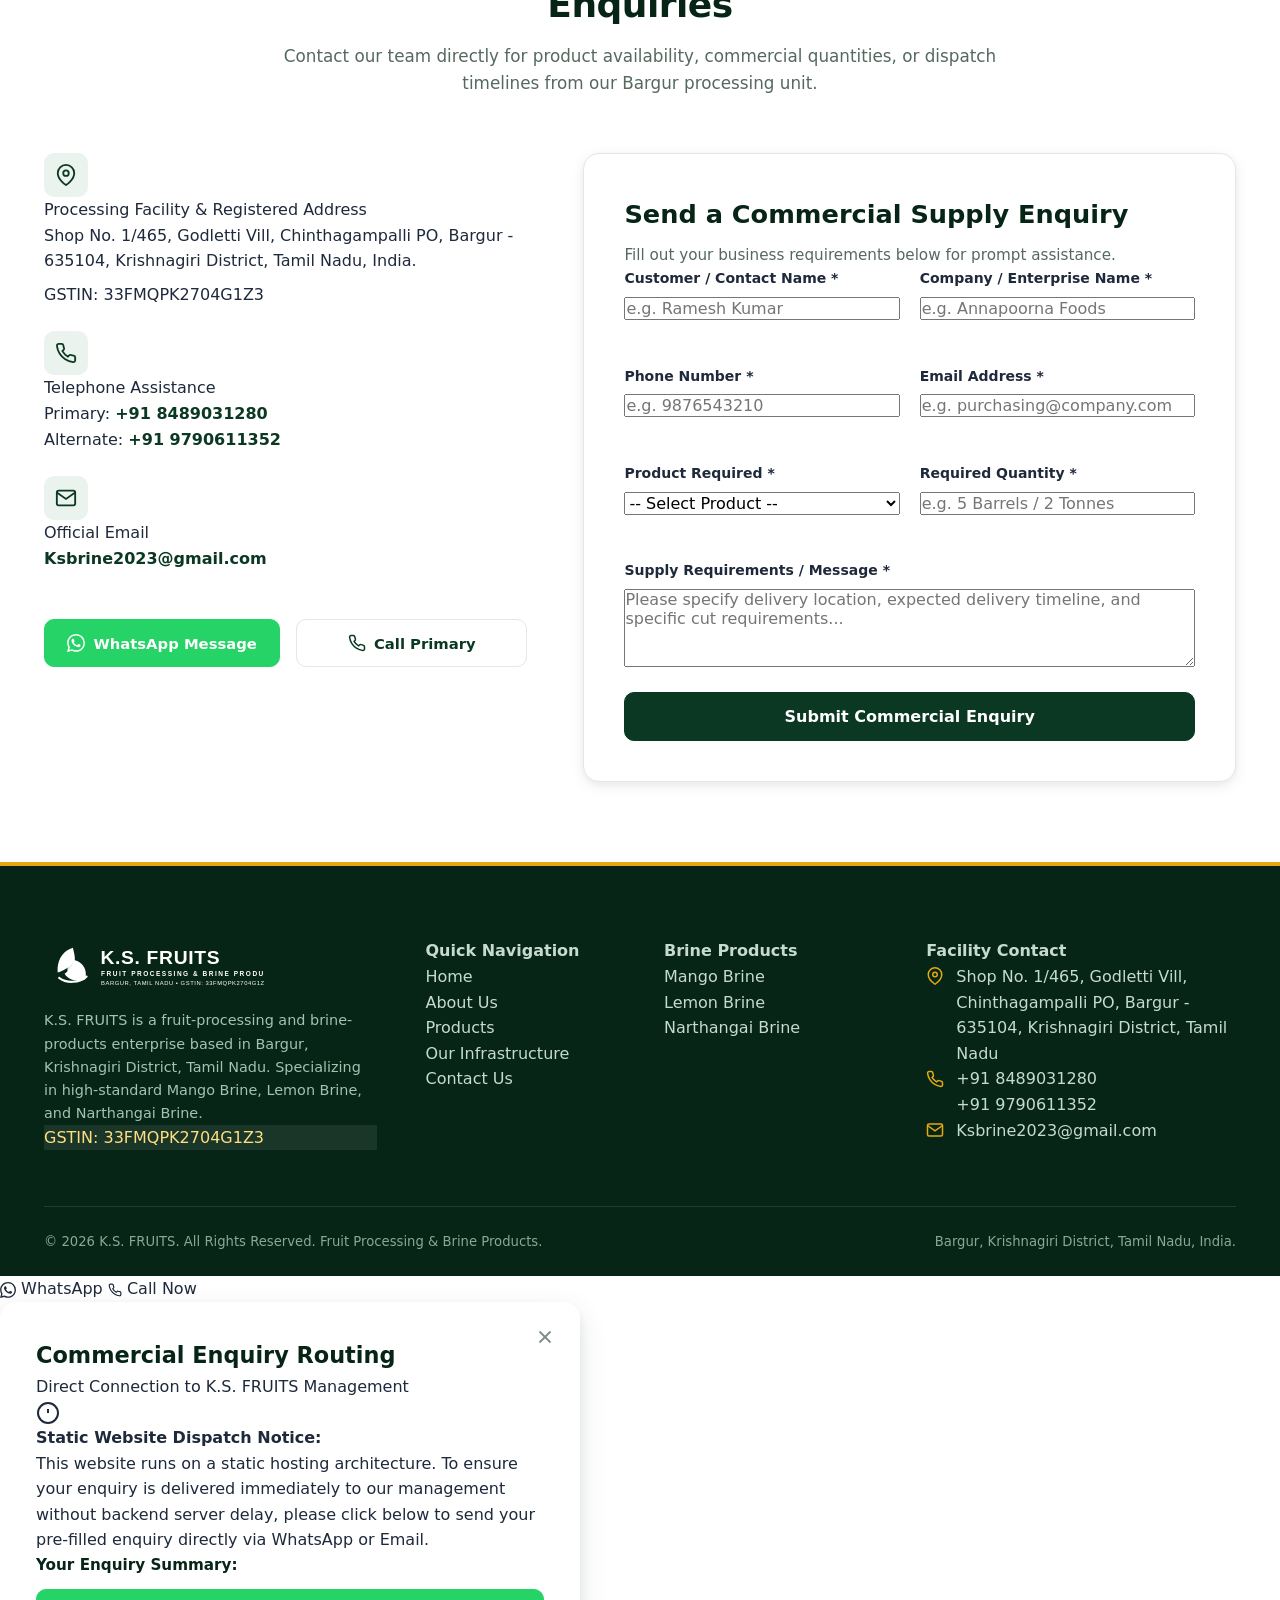
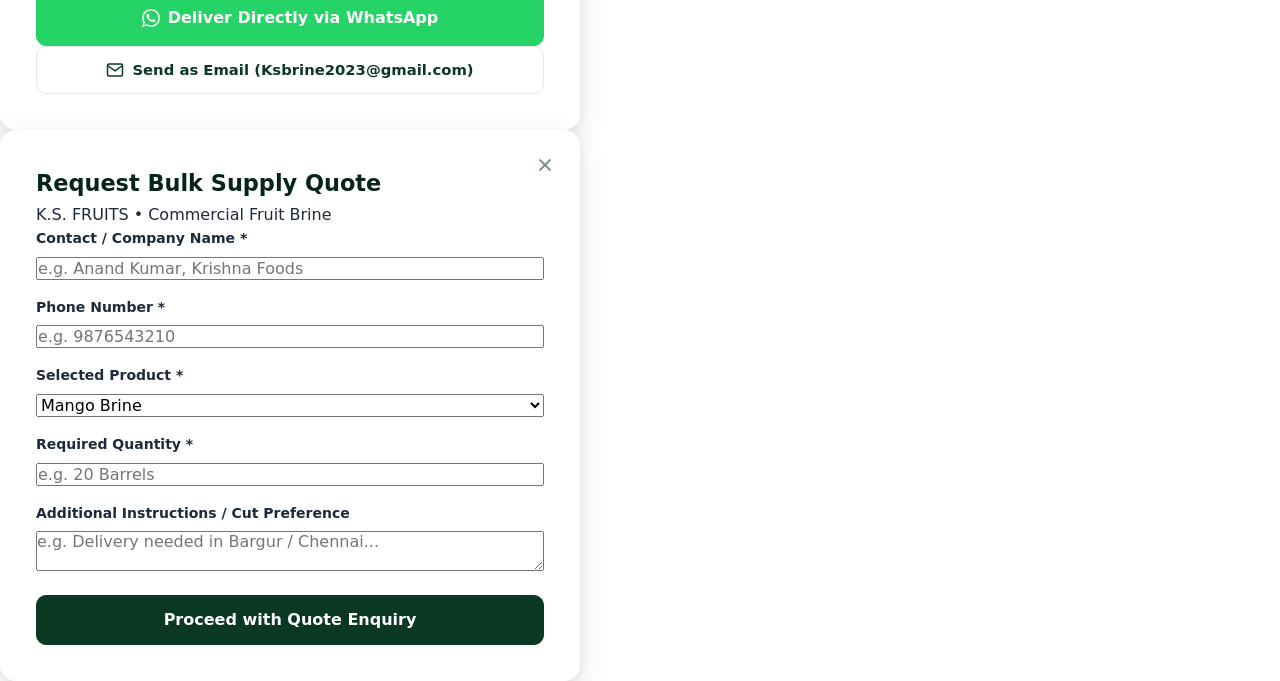
==== commit b4ed8aea: "Update KS Fruits homepage design" ====
--- a/index.html
+++ b/index.html
@@ -38,8 +38,8 @@
     </div>
   </aside>
 
-  <!-- Main Navigation Header -->
-  <header class="site-header">
+  <!-- Main Navigation Header (Transparent Over Hero) -->
+  <header class="site-header is-transparent">
     <div class="container header-inner">
       <a href="index.html" class="brand-logo" aria-label="K.S. FRUITS Home">
         <img src="assets/images/logo.svg" alt="K.S. FRUITS Logo" width="260" height="65">
@@ -49,8 +49,8 @@
       <nav class="nav-menu" id="primary-navigation" aria-label="Main Navigation">
         <a href="index.html" class="nav-link active">Home</a>
         <a href="about.html" class="nav-link">About Us</a>
-        <a href="products.html" class="nav-link">Our Products</a>
-        <a href="infrastructure.html" class="nav-link">Processing &amp; Infrastructure</a>
+        <a href="products.html" class="nav-link">Products</a>
+        <a href="infrastructure.html" class="nav-link">Our Infrastructure</a>
         <a href="contact.html" class="nav-link">Contact Us</a>
       </nav>
 
@@ -59,7 +59,7 @@
           <svg width="16" height="16" viewBox="0 0 24 24" fill="currentColor"><path d="M17.472 14.382c-.297-.149-1.758-.867-2.03-.967-.273-.099-.471-.148-.67.15-.197.297-.767.966-.94 1.164-.173.199-.347.223-.644.075-.297-.15-1.255-.463-2.39-1.475-.883-.788-1.48-1.761-1.653-2.059-.173-.297-.018-.458.13-.606.134-.133.298-.347.446-.52.149-.174.198-.298.298-.497.099-.198.05-.371-.025-.52-.075-.149-.669-1.612-.916-2.207-.242-.579-.487-.5-.669-.51-.173-.008-.371-.01-.57-.01-.198 0-.52.074-.792.372-.272.297-1.04 1.016-1.04 2.479 0 1.462 1.065 2.875 1.213 3.074.149.198 2.096 3.2 5.077 4.487.709.306 1.262.489 1.694.625.712.227 1.36.195 1.871.118.571-.085 1.758-.719 2.006-1.413.248-.694.248-1.289.173-1.413-.074-.124-.272-.198-.57-.347m-5.421 7.403h-.004a9.87 9.87 0 01-5.031-1.378l-.361-.214-3.741.982.998-3.648-.235-.374a9.86 9.86 0 01-1.51-5.26c.001-5.45 4.436-9.884 9.888-9.884 2.64 0 5.122 1.03 6.988 2.898a9.825 9.825 0 012.893 6.994c-.003 5.45-4.437 9.884-9.885 9.884m8.413-18.297A11.815 11.815 0 0012.05 0C5.495 0 .16 5.335.157 11.892c0 2.096.547 4.142 1.588 5.945L0 24l6.335-1.662c1.746.953 3.71 1.456 5.711 1.457h.004c6.554 0 11.89-5.335 11.893-11.893a11.82 11.82 0 00-3.483-8.413z"/></svg>
           <span>WhatsApp</span>
         </a>
-        <button class="btn btn-primary btn-sm" data-open-quote="Mango Brine">Request Quote</button>
+        <button class="btn btn-accent btn-sm" data-open-quote="Mango Brine">Request Quote</button>
       </div>
 
       <!-- Mobile Hamburger Button -->
@@ -69,265 +69,531 @@
     </div>
   </header>
 
-  <!-- Homepage Hero Carousel -->
-  <section class="home-hero" data-home-carousel aria-label="K.S. FRUITS product and processing highlights">
-    <div class="home-hero-slides" aria-hidden="true">
-      <div class="home-hero-slide is-active" data-carousel-slide>
-        <img src="public/images/mango-slices-crate.jpg" alt="" width="1600" height="900" fetchpriority="high">
-      </div>
-      <div class="home-hero-slide" data-carousel-slide>
-        <img src="public/images/lemon-brine-inspection.png" alt="" width="1600" height="900">
-      </div>
-      <div class="home-hero-slide" data-carousel-slide>
-        <img src="public/images/narthangai-brine.png" alt="" width="1600" height="900">
-      </div>
-    </div>
-    <div class="home-hero-overlay"></div>
-
-    <div class="container home-hero-content">
-      <span class="home-hero-eyebrow">K.S. FRUITS <span aria-hidden="true">|</span> BARGUR, TAMIL NADU</span>
-      <h1>Quality Fruit Brine,<br>Rooted in <span>Tradition.</span></h1>
-      <p>Mango, lemon and narthangai brine, thoughtfully prepared in Bargur for commercial food processors.</p>
-      <div class="home-hero-actions">
+  <!-- Hero Banner Section (Carousel with Diagonal Lower Edge) -->
+  <section class="hero-slider-section" data-home-carousel aria-label="Featured Processing Facilities Carousel">
+    <div class="hero-slides-wrapper">
+      <!-- Slide 1: Mango Slices in Crate -->
+      <div class="hero-slide active" data-carousel-slide>
+        <img src="public/images/mango-slices-crate.jpg" alt="Fresh raw mango slices sorted in harvest crates at K.S. FRUITS" class="hero-slide-img">
+        <div class="hero-slide-overlay"></div>
+      </div>
+      <!-- Slide 2: Lemon Brine Hand Inspection -->
+      <div class="hero-slide" data-carousel-slide>
+        <img src="public/images/lemon-brine-inspection.png" alt="Hand inspection of cured lemon pieces from commercial drum at K.S. FRUITS" class="hero-slide-img">
+        <div class="hero-slide-overlay"></div>
+      </div>
+      <!-- Slide 3: Narthangai Brine Tub Curing -->
+      <div class="hero-slide" data-carousel-slide>
+        <img src="public/images/narthangai-brine.png" alt="Authentic wild citron Narthangai curing in natural salt brine tub" class="hero-slide-img">
+        <div class="hero-slide-overlay"></div>
+      </div>
+      <!-- Slide 4: Lemon Salt Curing Drum -->
+      <div class="hero-slide" data-carousel-slide>
+        <img src="public/images/lemon-curing-drum.png" alt="Salt crystals and lemons inside commercial curing barrel at K.S. FRUITS" class="hero-slide-img">
+        <div class="hero-slide-overlay"></div>
+      </div>
+      <!-- Slide 5: Diced Mango Salt Layering -->
+      <div class="hero-slide" data-carousel-slide>
+        <img src="public/images/mango-diced-curing.jpg" alt="Diced raw green mango cuts cured in pure salt crystals at K.S. FRUITS" class="hero-slide-img">
+        <div class="hero-slide-overlay"></div>
+      </div>
+    </div>
+
+    <!-- Hero Content Overlay -->
+    <div class="container hero-content-container">
+      <div class="hero-pill-badge">
+        <span class="hero-pill-dot"></span>
+        <span>Agricultural Food Processing • Tamil Nadu, India</span>
+      </div>
+      <h1 class="hero-main-title">Welcome to KS Fruits</h1>
+      <p class="hero-subheading">Quality Brine Products, Naturally Preserved</p>
+      <p class="hero-lead-desc">
+        Discover our range of carefully processed mango brine and lemon brine products, prepared with a focus on quality, consistency, and customer satisfaction.
+      </p>
+
+      <div class="hero-button-group">
         <a href="products.html" class="btn btn-accent btn-lg">Explore Our Products</a>
-        <a href="contact.html" class="btn home-hero-contact btn-lg">Contact Us</a>
-      </div>
-    </div>
-
-    <div class="home-hero-controls" aria-label="Carousel controls">
-      <button class="home-hero-arrow" type="button" data-carousel-prev aria-label="Previous slide">
-        <svg viewBox="0 0 24 24" aria-hidden="true"><path d="m15 18-6-6 6-6"/></svg>
-      </button>
-      <span class="home-hero-count" aria-live="polite"><span data-carousel-current>01</span> / 03</span>
-      <button class="home-hero-arrow" type="button" data-carousel-next aria-label="Next slide">
-        <svg viewBox="0 0 24 24" aria-hidden="true"><path d="m9 18 6-6-6-6"/></svg>
-      </button>
+        <a href="contact.html" class="btn btn-outline-white btn-lg">Contact Us</a>
+      </div>
+
+      <div class="hero-trust-bar">
+        <div class="hero-trust-item">
+          <svg width="18" height="18" viewBox="0 0 24 24" fill="none" stroke="currentColor" stroke-width="2"><path d="M21 10c0 7-9 13-9 13s-9-6-9-13a9 9 0 0 1 18 0z"/><circle cx="12" cy="10" r="3"/></svg>
+          <span>Bargur, Krishnagiri District</span>
+        </div>
+        <div class="hero-trust-item">
+          <svg width="18" height="18" viewBox="0 0 24 24" fill="none" stroke="currentColor" stroke-width="2"><path d="M12 2L2 7l10 5 10-5-10-5z"/><path d="M2 17l10 5 10-5"/><path d="M2 12l10 5 10-5"/></svg>
+          <span>100% Natural Salt Brine</span>
+        </div>
+        <div class="hero-trust-item">
+          <svg width="18" height="18" viewBox="0 0 24 24" fill="none" stroke="currentColor" stroke-width="2"><path d="M20 7h-7L10 4H4a2 2 0 0 0-2 2v12a2 2 0 0 0 2 2h16a2 2 0 0 0 2-2V9a2 2 0 0 0-2-2z"/></svg>
+          <span>GSTIN: 33FMQPK2704G1Z3</span>
+        </div>
+      </div>
+    </div>
+
+    <!-- Carousel Arrow Buttons -->
+    <button type="button" class="hero-nav-arrow hero-arrow-prev" data-carousel-prev aria-label="Previous Slide">
+      <svg width="20" height="20" viewBox="0 0 24 24" fill="none" stroke="currentColor" stroke-width="2.5"><polyline points="15 18 9 12 15 6"/></svg>
+    </button>
+    <button type="button" class="hero-nav-arrow hero-arrow-next" data-carousel-next aria-label="Next Slide">
+      <svg width="20" height="20" viewBox="0 0 24 24" fill="none" stroke="currentColor" stroke-width="2.5"><polyline points="9 18 15 12 9 6"/></svg>
+    </button>
+
+    <!-- Carousel Indicator Dots -->
+    <div class="hero-carousel-dots" role="group" aria-label="Choose carousel slide">
+      <button type="button" class="hero-dot active" aria-label="Slide 1" aria-pressed="true" data-carousel-dot></button>
+      <button type="button" class="hero-dot" aria-label="Slide 2" aria-pressed="false" data-carousel-dot></button>
+      <button type="button" class="hero-dot" aria-label="Slide 3" aria-pressed="false" data-carousel-dot></button>
+      <button type="button" class="hero-dot" aria-label="Slide 4" aria-pressed="false" data-carousel-dot></button>
+      <button type="button" class="hero-dot" aria-label="Slide 5" aria-pressed="false" data-carousel-dot></button>
+    </div>
+
+    <!-- Diagonal Lower Edge (VSR Agro Inspired Shape) -->
+    <div class="hero-diagonal-edge" aria-hidden="true">
+      <svg viewBox="0 0 1440 60" preserveAspectRatio="none">
+        <path d="M0,60 L1440,0 L1440,60 Z" fill="#ffffff"></path>
+      </svg>
     </div>
   </section>
 
-  <!-- About Snapshot Section -->
-  <section class="section section-bg-light">
+  <!-- Section A: ABOUT KS FRUITS -->
+  <section class="section" id="about-overview">
+    <div class="container">
+      <div class="home-about-grid">
+        <div class="home-about-content">
+          <div class="section-tag" style="margin-bottom: 0.75rem;">
+            <span class="tag-dot"></span>
+            <span>About KS Fruits</span>
+          </div>
+          <h3>Specialized Fruit Brine Processing from Bargur, Tamil Nadu</h3>
+          <p class="home-about-lead">
+            K.S. FRUITS is an established agricultural food-processing and brine-products enterprise based in Bargur, Krishnagiri District, Tamil Nadu. Operating in the heart of South India's renowned mango and citrus cultivation belt, we specialize in hygienic, natural salt-brining of green mangoes, whole lemons, and indigenous citron (Narthangai).
+          </p>
+          <p class="home-about-text">
+            Our facility cures raw fruit pieces under controlled conditions with food-grade salt solution to retain firmness, natural acidity, and batch consistency for commercial pickle manufacturers, food processing plants, and culinary enterprises across India.
+          </p>
+
+          <div class="home-about-highlights">
+            <div class="about-highlight-box">
+              <svg width="20" height="20" viewBox="0 0 24 24" fill="none" stroke="currentColor" stroke-width="2"><path d="M12 2L2 7l10 5 10-5-10-5z"/><path d="M2 17l10 5 10-5"/><path d="M2 12l10 5 10-5"/></svg>
+              <div>
+                <strong>Direct Farm Sourcing</strong>
+                <span>Procured fresh from orchard growers across Krishnagiri &amp; Dharmapuri</span>
+              </div>
+            </div>
+            <div class="about-highlight-box">
+              <svg width="20" height="20" viewBox="0 0 24 24" fill="none" stroke="currentColor" stroke-width="2"><circle cx="12" cy="12" r="10"/><path d="M12 6v6l4 2"/></svg>
+              <div>
+                <strong>Natural Salt Curing</strong>
+                <span>Pure salt-brining without artificial colors or synthetic additives</span>
+              </div>
+            </div>
+            <div class="about-highlight-box">
+              <svg width="20" height="20" viewBox="0 0 24 24" fill="none" stroke="currentColor" stroke-width="2"><path d="M20 7h-7L10 4H4a2 2 0 0 0-2 2v12a2 2 0 0 0 2 2h16a2 2 0 0 0 2-2V9a2 2 0 0 0-2-2z"/></svg>
+              <div>
+                <strong>Verified Business</strong>
+                <span>Registered commercial entity: GSTIN 33FMQPK2704G1Z3</span>
+              </div>
+            </div>
+            <div class="about-highlight-box">
+              <svg width="20" height="20" viewBox="0 0 24 24" fill="none" stroke="currentColor" stroke-width="2"><path d="M22 16.92v3a2 2 0 0 1-2.18 2 19.79 19.79 0 0 1-8.63-3.07 19.5 19.5 0 0 1-6-6 19.79 19.79 0 0 1-3.07-8.67A2 2 0 0 1 4.11 2h3a2 2 0 0 1 2 1.72 12.84 12.84 0 0 0 .7 2.81 2 2 0 0 1-.45 2.11L8.09 9.91a16 16 0 0 0 6 6l1.27-1.27a2 2 0 0 1 2.11-.45 12.84 12.84 0 0 0 2.81.7A2 2 0 0 1 22 16.92z"/></svg>
+              <div>
+                <strong>Direct Facility Support</strong>
+                <span>Transparent facility visit and rapid commercial assistance</span>
+              </div>
+            </div>
+          </div>
+
+          <a href="about.html" class="btn btn-primary btn-md">Learn More About Us</a>
+        </div>
+
+        <div class="home-about-media">
+          <div class="home-about-card">
+            <img src="public/images/lemon-brine-inspection.png" alt="Quality inspection of cured fruit pieces inside curing drum at K.S. FRUITS" width="560" height="420" loading="lazy">
+            <div class="about-floating-tag">
+              <strong>Authentic Facility Inspection</strong>
+              <p>Manual grading and salt-brine inspection in Bargur, Tamil Nadu</p>
+            </div>
+          </div>
+        </div>
+      </div>
+    </div>
+  </section>
+
+  <!-- Section B: OUR PRODUCTS -->
+  <section class="section section-bg-light" id="products-showcase">
     <div class="container">
       <div class="section-header">
-        <span class="section-subtitle">About K.S. FRUITS</span>
-        <h2 class="section-title">Rooted in Tamil Nadu's Premier Fruit Region</h2>
-        <p class="section-description">
-          Located in Bargur within the Krishnagiri district of Tamil Nadu, K.S. FRUITS processes raw agricultural produce into clean, preserved fruit brine for food businesses and commercial supply.
-        </p>
-      </div>
-
-      <div class="feature-cards-grid">
-        <div class="feature-box">
-          <div class="feature-icon-wrapper">
-            <svg width="24" height="24" viewBox="0 0 24 24" fill="none" stroke="currentColor" stroke-width="2"><path d="M12 2L2 7l10 5 10-5-10-5z"/><path d="M2 17l10 5 10-5"/><path d="M2 12l10 5 10-5"/></svg>
-          </div>
-          <h3>Fresh Farm Produce</h3>
-          <p>We source raw green mangoes, whole lemons, and indigenous citron (Narthangai) directly from local agricultural growers across the regional farm belt.</p>
-        </div>
-
-        <div class="feature-box">
-          <div class="feature-icon-wrapper">
-            <svg width="24" height="24" viewBox="0 0 24 24" fill="none" stroke="currentColor" stroke-width="2"><circle cx="12" cy="12" r="10"/><path d="M12 6v6l4 2"/></svg>
-          </div>
-          <h3>Traditional Brine Curing</h3>
-          <p>Fruits are washed, graded, and cured using food-grade salt brine solution to retain firmness, texture, and natural characteristics for downstream food processing.</p>
-        </div>
-
-        <div class="feature-box">
-          <div class="feature-icon-wrapper">
-            <svg width="24" height="24" viewBox="0 0 24 24" fill="none" stroke="currentColor" stroke-width="2"><path d="M20 7h-7L10 4H4a2 2 0 0 0-2 2v12a2 2 0 0 0 2 2h16a2 2 0 0 0 2-2V9a2 2 0 0 0-2-2z"/></svg>
-          </div>
-          <h3>Food-Grade Storage</h3>
-          <p>Brined fruits are cured and handled in dedicated food-grade storage drums and vats in an organized and monitored facility environment.</p>
-        </div>
-      </div>
-
-      <!-- Business Credentials Banner -->
-      <div class="credentials-banner">
-        <div class="credentials-text">
-          <h3>Registered Indian Business Entity</h3>
-          <p>Operating under Goods and Services Tax registration at Bargur, Krishnagiri District. We conduct transparent, professional commercial transactions with business partners.</p>
-        </div>
-        <div class="credentials-pill">
-          <span>Official GSTIN</span>
-          <strong>33FMQPK2704G1Z3</strong>
-        </div>
-      </div>
-    </div>
-  </section>
-
-  <!-- Confirmed Products Section (Exactly Three Cards) -->
-  <section class="section" id="products">
-    <div class="container">
-      <div class="section-header">
-        <span class="section-subtitle">Our Confirmed Products</span>
+        <span class="section-subtitle">Our Products</span>
         <h2 class="section-title">Commercial Fruit Brine Products</h2>
         <p class="section-description">
-          We focus exclusively on three confirmed brine products, processed with natural salt brine solution for commercial purchasers and industrial food operations.
+          Supplied in food-grade drums and commercial bulk packaging, cured in natural saltwater solution to preserve natural texture, tartness, and flavor.
         </p>
       </div>
 
       <div class="products-grid">
-        <!-- Card 1: Mango Brine -->
-        <article class="product-card">
+        <!-- Product 1: Mango Brine -->
+        <article class="product-card" id="mango">
           <div class="product-card-media">
             <span class="product-pill">Raw Mango</span>
-            <img src="public/images/mango-slices-crate.jpg" alt="Mango Brine - fresh cut raw mango slices in crate" width="400" height="250" loading="lazy">
+            <img src="public/images/mango-slices-crate.jpg" alt="Mango Brine - fresh cut raw mango slices in processing crate at K.S. FRUITS" width="400" height="250" loading="lazy">
           </div>
           <div class="product-card-body">
             <h3 class="product-title">Mango Brine</h3>
             <p class="product-desc">
-              Freshly harvested raw green mango pieces cured in clean natural saltwater brine. Processed under hygienic conditions for industrial food manufacturing and commercial requirements.
+              Fresh raw green mango pieces and uniform slices cured in natural saltwater brine. Preserves firm cellular texture, fresh aroma, and balanced tartness for commercial pickle manufacturing and culinary kitchens.
             </p>
-            <div class="product-card-actions">
-              <button class="btn btn-whatsapp btn-sm" data-product-whatsapp="Mango Brine">
+            <div class="product-features-list">
+              <span class="spec-tag">Firm Cut Texture</span>
+              <span class="spec-tag">Food-Grade Salt Cured</span>
+              <span class="spec-tag">Bulk Supply Available</span>
+            </div>
+            <div class="product-actions-group">
+              <button class="btn btn-whatsapp btn-sm" data-product-whatsapp="Mango Brine" aria-label="Enquire about Mango Brine on WhatsApp">
                 <svg width="16" height="16" viewBox="0 0 24 24" fill="currentColor"><path d="M17.472 14.382c-.297-.149-1.758-.867-2.03-.967-.273-.099-.471-.148-.67.15-.197.297-.767.966-.94 1.164-.173.199-.347.223-.644.075-.297-.15-1.255-.463-2.39-1.475-.883-.788-1.48-1.761-1.653-2.059-.173-.297-.018-.458.13-.606.134-.133.298-.347.446-.52.149-.174.198-.298.298-.497.099-.198.05-.371-.025-.52-.075-.149-.669-1.612-.916-2.207-.242-.579-.487-.5-.669-.51-.173-.008-.371-.01-.57-.01-.198 0-.52.074-.792.372-.272.297-1.04 1.016-1.04 2.479 0 1.462 1.065 2.875 1.213 3.074.149.198 2.096 3.2 5.077 4.487.709.306 1.262.489 1.694.625.712.227 1.36.195 1.871.118.571-.085 1.758-.719 2.006-1.413.248-.694.248-1.289.173-1.413-.074-.124-.272-.198-.57-.347m-5.421 7.403h-.004a9.87 9.87 0 01-5.031-1.378l-.361-.214-3.741.982.998-3.648-.235-.374a9.86 9.86 0 01-1.51-5.26c.001-5.45 4.436-9.884 9.888-9.884 2.64 0 5.122 1.03 6.988 2.898a9.825 9.825 0 012.893 6.994c-.003 5.45-4.437 9.884-9.885 9.884m8.413-18.297A11.815 11.815 0 0012.05 0C5.495 0 .16 5.335.157 11.892c0 2.096.547 4.142 1.588 5.945L0 24l6.335-1.662c1.746.953 3.71 1.456 5.711 1.457h.004c6.554 0 11.89-5.335 11.893-11.893a11.82 11.82 0 00-3.483-8.413z"/></svg>
-                <span>WhatsApp Enquiry</span>
+                <span>WhatsApp</span>
               </button>
-              <div class="product-action-row">
-                <a href="tel:+918489031280" class="btn btn-call btn-sm">
-                  <svg width="14" height="14" viewBox="0 0 24 24" fill="none" stroke="currentColor" stroke-width="2"><path d="M22 16.92v3a2 2 0 0 1-2.18 2 19.79 19.79 0 0 1-8.63-3.07 19.5 19.5 0 0 1-6-6 19.79 19.79 0 0 1-3.07-8.67A2 2 0 0 1 4.11 2h3a2 2 0 0 1 2 1.72 12.84 12.84 0 0 0 .7 2.81 2 2 0 0 1-.45 2.11L8.09 9.91a16 16 0 0 0 6 6l1.27-1.27a2 2 0 0 1 2.11-.45 12.84 12.84 0 0 0 2.81.7A2 2 0 0 1 22 16.92z"/></svg>
-                  <span>Call Us</span>
-                </a>
-                <button class="btn btn-primary btn-sm" data-open-quote="Mango Brine">Enquire</button>
-              </div>
+              <a href="tel:+918489031280" class="btn btn-call btn-sm" aria-label="Call regarding Mango Brine">
+                <svg width="14" height="14" viewBox="0 0 24 24" fill="none" stroke="currentColor" stroke-width="2"><path d="M22 16.92v3a2 2 0 0 1-2.18 2 19.79 19.79 0 0 1-8.63-3.07 19.5 19.5 0 0 1-6-6 19.79 19.79 0 0 1-3.07-8.67A2 2 0 0 1 4.11 2h3a2 2 0 0 1 2 1.72 12.84 12.84 0 0 0 .7 2.81 2 2 0 0 1-.45 2.11L8.09 9.91a16 16 0 0 0 6 6l1.27-1.27a2 2 0 0 1 2.11-.45 12.84 12.84 0 0 0 2.81.7A2 2 0 0 1 22 16.92z"/></svg>
+                <span>Call</span>
+              </a>
+              <button class="btn btn-primary btn-sm" data-open-quote="Mango Brine">Enquire</button>
             </div>
           </div>
         </article>
 
-        <!-- Card 2: Lemon Brine -->
-        <article class="product-card">
+        <!-- Product 2: Lemon Brine -->
+        <article class="product-card" id="lemon">
           <div class="product-card-media">
             <span class="product-pill">Citrus Lemon</span>
-            <img src="public/images/lemon-brine-inspection.png" alt="Lemon Brine - cured cut lemons in drum inspected by hand" width="400" height="250" loading="lazy">
+            <img src="public/images/lemon-brine-inspection.png" alt="Lemon Brine - cured cut lemons in drum inspected by hand at K.S. FRUITS" width="400" height="250" loading="lazy">
           </div>
           <div class="product-card-body">
             <h3 class="product-title">Lemon Brine</h3>
             <p class="product-desc">
-              Clean sorted lemons cured in natural salt brine solution. Preserved using traditional brine curing methods in food-grade containers for commercial and institutional supply.
+              Selected whole and cut lemons cured in natural salt brine solution inside commercial barrels. Delivers uniform brine penetration, steady sourness, and natural preservation without synthetic additives.
             </p>
-            <div class="product-card-actions">
-              <button class="btn btn-whatsapp btn-sm" data-product-whatsapp="Lemon Brine">
+            <div class="product-features-list">
+              <span class="spec-tag">Consistent Acidity</span>
+              <span class="spec-tag">Drum Cured</span>
+              <span class="spec-tag">Commercial Grade</span>
+            </div>
+            <div class="product-actions-group">
+              <button class="btn btn-whatsapp btn-sm" data-product-whatsapp="Lemon Brine" aria-label="Enquire about Lemon Brine on WhatsApp">
                 <svg width="16" height="16" viewBox="0 0 24 24" fill="currentColor"><path d="M17.472 14.382c-.297-.149-1.758-.867-2.03-.967-.273-.099-.471-.148-.67.15-.197.297-.767.966-.94 1.164-.173.199-.347.223-.644.075-.297-.15-1.255-.463-2.39-1.475-.883-.788-1.48-1.761-1.653-2.059-.173-.297-.018-.458.13-.606.134-.133.298-.347.446-.52.149-.174.198-.298.298-.497.099-.198.05-.371-.025-.52-.075-.149-.669-1.612-.916-2.207-.242-.579-.487-.5-.669-.51-.173-.008-.371-.01-.57-.01-.198 0-.52.074-.792.372-.272.297-1.04 1.016-1.04 2.479 0 1.462 1.065 2.875 1.213 3.074.149.198 2.096 3.2 5.077 4.487.709.306 1.262.489 1.694.625.712.227 1.36.195 1.871.118.571-.085 1.758-.719 2.006-1.413.248-.694.248-1.289.173-1.413-.074-.124-.272-.198-.57-.347m-5.421 7.403h-.004a9.87 9.87 0 01-5.031-1.378l-.361-.214-3.741.982.998-3.648-.235-.374a9.86 9.86 0 01-1.51-5.26c.001-5.45 4.436-9.884 9.888-9.884 2.64 0 5.122 1.03 6.988 2.898a9.825 9.825 0 012.893 6.994c-.003 5.45-4.437 9.884-9.885 9.884m8.413-18.297A11.815 11.815 0 0012.05 0C5.495 0 .16 5.335.157 11.892c0 2.096.547 4.142 1.588 5.945L0 24l6.335-1.662c1.746.953 3.71 1.456 5.711 1.457h.004c6.554 0 11.89-5.335 11.893-11.893a11.82 11.82 0 00-3.483-8.413z"/></svg>
-                <span>WhatsApp Enquiry</span>
+                <span>WhatsApp</span>
               </button>
-              <div class="product-action-row">
-                <a href="tel:+918489031280" class="btn btn-call btn-sm">
-                  <svg width="14" height="14" viewBox="0 0 24 24" fill="none" stroke="currentColor" stroke-width="2"><path d="M22 16.92v3a2 2 0 0 1-2.18 2 19.79 19.79 0 0 1-8.63-3.07 19.5 19.5 0 0 1-6-6 19.79 19.79 0 0 1-3.07-8.67A2 2 0 0 1 4.11 2h3a2 2 0 0 1 2 1.72 12.84 12.84 0 0 0 .7 2.81 2 2 0 0 1-.45 2.11L8.09 9.91a16 16 0 0 0 6 6l1.27-1.27a2 2 0 0 1 2.11-.45 12.84 12.84 0 0 0 2.81.7A2 2 0 0 1 22 16.92z"/></svg>
-                  <span>Call Us</span>
-                </a>
-                <button class="btn btn-primary btn-sm" data-open-quote="Lemon Brine">Enquire</button>
-              </div>
+              <a href="tel:+918489031280" class="btn btn-call btn-sm" aria-label="Call regarding Lemon Brine">
+                <svg width="14" height="14" viewBox="0 0 24 24" fill="none" stroke="currentColor" stroke-width="2"><path d="M22 16.92v3a2 2 0 0 1-2.18 2 19.79 19.79 0 0 1-8.63-3.07 19.5 19.5 0 0 1-6-6 19.79 19.79 0 0 1-3.07-8.67A2 2 0 0 1 4.11 2h3a2 2 0 0 1 2 1.72 12.84 12.84 0 0 0 .7 2.81 2 2 0 0 1-.45 2.11L8.09 9.91a16 16 0 0 0 6 6l1.27-1.27a2 2 0 0 1 2.11-.45 12.84 12.84 0 0 0 2.81.7A2 2 0 0 1 22 16.92z"/></svg>
+                <span>Call</span>
+              </a>
+              <button class="btn btn-primary btn-sm" data-open-quote="Lemon Brine">Enquire</button>
             </div>
           </div>
         </article>
 
-        <!-- Card 3: Narthangai Brine -->
-        <article class="product-card">
+        <!-- Product 3: Narthangai Brine -->
+        <article class="product-card" id="narthangai">
           <div class="product-card-media">
             <span class="product-pill">Citron (Narthangai)</span>
-            <img src="public/images/narthangai-brine.png" alt="Narthangai Brine - cut wild citron in natural salt brine tub" width="400" height="250" loading="lazy">
+            <img src="public/images/narthangai-brine.png" alt="Narthangai Brine - cut wild citron in natural salt brine tub at K.S. FRUITS" width="400" height="250" loading="lazy">
           </div>
           <div class="product-card-body">
             <h3 class="product-title">Narthangai Brine</h3>
             <p class="product-desc">
-              Carefully selected wild citron (Narthangai) cured in natural salt brine. Processed to preserve natural zest and citrus texture for commercial culinary applications.
+              Authentic wild citron (Narthangai) cured in traditional saltwater brine. Valued for its robust peel aroma, natural bitter-tang notes, and digestive properties required for traditional culinary processing.
             </p>
-            <div class="product-card-actions">
-              <button class="btn btn-whatsapp btn-sm" data-product-whatsapp="Narthangai Brine (Citron Brine)">
+            <div class="product-features-list">
+              <span class="spec-tag">Heritage Tangy Flavor</span>
+              <span class="spec-tag">Peel Infused</span>
+              <span class="spec-tag">Regional Specialty</span>
+            </div>
+            <div class="product-actions-group">
+              <button class="btn btn-whatsapp btn-sm" data-product-whatsapp="Narthangai Brine" aria-label="Enquire about Narthangai Brine on WhatsApp">
                 <svg width="16" height="16" viewBox="0 0 24 24" fill="currentColor"><path d="M17.472 14.382c-.297-.149-1.758-.867-2.03-.967-.273-.099-.471-.148-.67.15-.197.297-.767.966-.94 1.164-.173.199-.347.223-.644.075-.297-.15-1.255-.463-2.39-1.475-.883-.788-1.48-1.761-1.653-2.059-.173-.297-.018-.458.13-.606.134-.133.298-.347.446-.52.149-.174.198-.298.298-.497.099-.198.05-.371-.025-.52-.075-.149-.669-1.612-.916-2.207-.242-.579-.487-.5-.669-.51-.173-.008-.371-.01-.57-.01-.198 0-.52.074-.792.372-.272.297-1.04 1.016-1.04 2.479 0 1.462 1.065 2.875 1.213 3.074.149.198 2.096 3.2 5.077 4.487.709.306 1.262.489 1.694.625.712.227 1.36.195 1.871.118.571-.085 1.758-.719 2.006-1.413.248-.694.248-1.289.173-1.413-.074-.124-.272-.198-.57-.347m-5.421 7.403h-.004a9.87 9.87 0 01-5.031-1.378l-.361-.214-3.741.982.998-3.648-.235-.374a9.86 9.86 0 01-1.51-5.26c.001-5.45 4.436-9.884 9.888-9.884 2.64 0 5.122 1.03 6.988 2.898a9.825 9.825 0 012.893 6.994c-.003 5.45-4.437 9.884-9.885 9.884m8.413-18.297A11.815 11.815 0 0012.05 0C5.495 0 .16 5.335.157 11.892c0 2.096.547 4.142 1.588 5.945L0 24l6.335-1.662c1.746.953 3.71 1.456 5.711 1.457h.004c6.554 0 11.89-5.335 11.893-11.893a11.82 11.82 0 00-3.483-8.413z"/></svg>
-                <span>WhatsApp Enquiry</span>
+                <span>WhatsApp</span>
               </button>
-              <div class="product-action-row">
-                <a href="tel:+918489031280" class="btn btn-call btn-sm">
-                  <svg width="14" height="14" viewBox="0 0 24 24" fill="none" stroke="currentColor" stroke-width="2"><path d="M22 16.92v3a2 2 0 0 1-2.18 2 19.79 19.79 0 0 1-8.63-3.07 19.5 19.5 0 0 1-6-6 19.79 19.79 0 0 1-3.07-8.67A2 2 0 0 1 4.11 2h3a2 2 0 0 1 2 1.72 12.84 12.84 0 0 0 .7 2.81 2 2 0 0 1-.45 2.11L8.09 9.91a16 16 0 0 0 6 6l1.27-1.27a2 2 0 0 1 2.11-.45 12.84 12.84 0 0 0 2.81.7A2 2 0 0 1 22 16.92z"/></svg>
-                  <span>Call Us</span>
-                </a>
-                <button class="btn btn-primary btn-sm" data-open-quote="Narthangai Brine">Enquire</button>
-              </div>
+              <a href="tel:+918489031280" class="btn btn-call btn-sm" aria-label="Call regarding Narthangai Brine">
+                <svg width="14" height="14" viewBox="0 0 24 24" fill="none" stroke="currentColor" stroke-width="2"><path d="M22 16.92v3a2 2 0 0 1-2.18 2 19.79 19.79 0 0 1-8.63-3.07 19.5 19.5 0 0 1-6-6 19.79 19.79 0 0 1-3.07-8.67A2 2 0 0 1 4.11 2h3a2 2 0 0 1 2 1.72 12.84 12.84 0 0 0 .7 2.81 2 2 0 0 1-.45 2.11L8.09 9.91a16 16 0 0 0 6 6l1.27-1.27a2 2 0 0 1 2.11-.45 12.84 12.84 0 0 0 2.81.7A2 2 0 0 1 22 16.92z"/></svg>
+                <span>Call</span>
+              </a>
+              <button class="btn btn-primary btn-sm" data-open-quote="Narthangai Brine">Enquire</button>
             </div>
           </div>
         </article>
       </div>
+
+      <div style="text-align: center; margin-top: 3rem;">
+        <a href="products.html" class="btn btn-primary btn-lg">Explore Full Product Specifications</a>
+      </div>
     </div>
   </section>
 
-  <!-- Processing & Facility Highlights -->
-  <section class="section section-bg-light">
+  <!-- Section C: OUR INFRASTRUCTURE -->
+  <section class="section" id="infrastructure-gallery">
     <div class="container">
-      <div class="infra-showcase">
-        <div class="infra-image-wrap">
-          <img src="public/images/lemon-curing-drum.png" alt="Cut fruit curing inside commercial drum with salt at K.S. FRUITS" width="560" height="360" loading="lazy">
-          <div class="infra-caption-badge">Drum Curing &amp; Salt Preservation</div>
-        </div>
-        <div class="infra-content">
-          <span class="section-subtitle">Systematic Curing Process</span>
-          <h3>Fruit Grading &amp; Salt Brine Preparation</h3>
-          <p>
-            Every batch of incoming fruit is systematically checked, washed with clean water, cut, and layered with pure food-grade salt. Our natural salt brine solutions ensure long-lasting preservation and crisp texture.
-          </p>
-          <div class="infra-points">
-            <div class="infra-point">
-              <span class="infra-point-icon">✓</span>
-              <span>Manual sorting and cutting into uniform slices and dices.</span>
-            </div>
-            <div class="infra-point">
-              <span class="infra-point-icon">✓</span>
-              <span>Controlled food-grade salt application for steady, authentic brine curing.</span>
-            </div>
-            <div class="infra-point">
-              <span class="infra-point-icon">✓</span>
-              <span>Food-grade drum storage with clean, monitored facility practices.</span>
-            </div>
-          </div>
-        </div>
-      </div>
-
-      <div class="infra-showcase reverse">
-        <div class="infra-image-wrap">
-          <img src="public/images/mango-diced-curing.jpg" alt="Diced raw mango cured with salt crystals at K.S. FRUITS" width="560" height="360" loading="lazy">
-          <div class="infra-caption-badge">Diced Fruit Brine Preparation</div>
-        </div>
-        <div class="infra-content">
-          <span class="section-subtitle">Food-Grade Preservation</span>
-          <h3>Monitored Diced &amp; Sliced Curing</h3>
-          <p>
-            Processed fruit cuts are cured in heavy-duty food-grade drums and containers. The natural salt curing process maintains fruit firmness and integrity, perfectly prepared for commercial bulk supply to food manufacturers.
-          </p>
-          <div class="infra-points">
-            <div class="infra-point">
-              <span class="infra-point-icon">✓</span>
-              <span>Diced and sliced fruit cuts preserved with natural salt crystals.</span>
-            </div>
-            <div class="infra-point">
-              <span class="infra-point-icon">✓</span>
-              <span>Dedicated curing space in Bargur, Krishnagiri District, Tamil Nadu.</span>
-            </div>
-            <div class="infra-point">
-              <span class="infra-point-icon">✓</span>
-              <span>Ready for commercial dispatch to institutional and food processing buyers.</span>
-            </div>
-          </div>
-        </div>
+      <div class="section-header">
+        <span class="section-subtitle">Our Infrastructure</span>
+        <h2 class="section-title">Hygienic Sourcing, Cutting &amp; Drum-Curing Facilities</h2>
+        <p class="section-description">
+          Authentic company photographs from our daily processing, sorting, and natural brine curing activities at Bargur, Krishnagiri District.
+        </p>
+      </div>
+
+      <div class="gallery-grid-3col">
+        <!-- Photo 1 -->
+        <div class="gallery-card">
+          <div class="gallery-card-media">
+            <img src="public/images/mango-slices-crate.jpg" alt="Raw green mango slices in processing crate at K.S. FRUITS" loading="lazy">
+          </div>
+          <div class="gallery-card-caption">
+            <span class="gallery-card-tag">Mango Processing</span>
+            <p>Fresh raw mangoes sorted into food-grade harvest crates before brine curing.</p>
+          </div>
+        </div>
+
+        <!-- Photo 2 -->
+        <div class="gallery-card">
+          <div class="gallery-card-media">
+            <img src="public/images/lemon-brine-inspection.png" alt="Lemon Brine inspection by hand from barrel at K.S. FRUITS" loading="lazy">
+          </div>
+          <div class="gallery-card-caption">
+            <span class="gallery-card-tag">Lemon Brining</span>
+            <p>Manual quality check of cured lemon pieces to verify firm texture and brine saturation.</p>
+          </div>
+        </div>
+
+        <!-- Photo 3 -->
+        <div class="gallery-card">
+          <div class="gallery-card-media">
+            <img src="public/images/narthangai-brine.png" alt="Narthangai Citron Brine in blue curing tub at K.S. FRUITS" loading="lazy">
+          </div>
+          <div class="gallery-card-caption">
+            <span class="gallery-card-tag">Citron Curing</span>
+            <p>Authentic wild citron (Narthangai) submerged in traditional natural saltwater brine.</p>
+          </div>
+        </div>
+
+        <!-- Photo 4 -->
+        <div class="gallery-card">
+          <div class="gallery-card-media">
+            <img src="public/images/lemon-curing-drum.png" alt="Lemon pieces with salt crystals inside curing barrel at K.S. FRUITS" loading="lazy">
+          </div>
+          <div class="gallery-card-caption">
+            <span class="gallery-card-tag">Salt Curing</span>
+            <p>Food-grade curing drums layered with selected lemons and pure salt crystals.</p>
+          </div>
+        </div>
+
+        <!-- Photo 5 -->
+        <div class="gallery-card">
+          <div class="gallery-card-media">
+            <img src="public/images/mango-diced-curing.jpg" alt="Diced raw green mango cuts cured in salt at K.S. FRUITS" loading="lazy">
+          </div>
+          <div class="gallery-card-caption">
+            <span class="gallery-card-tag">Precision Cuts</span>
+            <p>Diced green mango pieces layered with pure salt for uniform brine absorption.</p>
+          </div>
+        </div>
+
+        <!-- Photo 6 -->
+        <div class="gallery-card">
+          <div class="gallery-card-media">
+            <img src="public/images/mango-shreds.jpg" alt="Julienned raw mango shreds for commercial brine supply at K.S. FRUITS" loading="lazy">
+          </div>
+          <div class="gallery-card-caption">
+            <span class="gallery-card-tag">Specialized Cut</span>
+            <p>Finely shredded mango cuts prepared for customized commercial brine applications.</p>
+          </div>
+        </div>
+      </div>
+
+      <div style="text-align: center; margin-top: 2.5rem;">
+        <a href="infrastructure.html" class="btn btn-accent btn-md">View Processing Steps &amp; Facility Infrastructure</a>
       </div>
     </div>
   </section>
 
-  <!-- Quick Contact CTA Section -->
-  <section class="section" style="background: linear-gradient(135deg, var(--color-primary) 0%, var(--color-primary-dark) 100%); color: #ffffff;">
-    <div class="container text-center" style="text-align: center; max-width: 820px;">
-      <span class="section-subtitle" style="color: var(--color-accent);">Direct Business Communication</span>
-      <h2 class="section-title" style="color: #ffffff; margin-bottom: 1.25rem;">Have a Requirement for Fruit Brine?</h2>
-      <p style="color: #cde2d6; font-size: 1.1rem; line-height: 1.6; margin-bottom: 2.25rem;">
-        Speak directly with our team at Bargur for product availability and commercial supply details. We respond promptly via WhatsApp, telephone, and email.
-      </p>
-      <div style="display: flex; justify-content: center; flex-wrap: wrap; gap: 1rem;">
-        <a href="https://wa.me/918489031280?text=Hello%20K.S.%20FRUITS%2C%20I%20am%20interested%20in%20enquiring%20about%20your%20brine%20products." target="_blank" rel="noopener" class="btn btn-whatsapp btn-lg">
-          <svg width="20" height="20" viewBox="0 0 24 24" fill="currentColor"><path d="M17.472 14.382c-.297-.149-1.758-.867-2.03-.967-.273-.099-.471-.148-.67.15-.197.297-.767.966-.94 1.164-.173.199-.347.223-.644.075-.297-.15-1.255-.463-2.39-1.475-.883-.788-1.48-1.761-1.653-2.059-.173-.297-.018-.458.13-.606.134-.133.298-.347.446-.52.149-.174.198-.298.298-.497.099-.198.05-.371-.025-.52-.075-.149-.669-1.612-.916-2.207-.242-.579-.487-.5-.669-.51-.173-.008-.371-.01-.57-.01-.198 0-.52.074-.792.372-.272.297-1.04 1.016-1.04 2.479 0 1.462 1.065 2.875 1.213 3.074.149.198 2.096 3.2 5.077 4.487.709.306 1.262.489 1.694.625.712.227 1.36.195 1.871.118.571-.085 1.758-.719 2.006-1.413.248-.694.248-1.289.173-1.413-.074-.124-.272-.198-.57-.347m-5.421 7.403h-.004a9.87 9.87 0 01-5.031-1.378l-.361-.214-3.741.982.998-3.648-.235-.374a9.86 9.86 0 01-1.51-5.26c.001-5.45 4.436-9.884 9.888-9.884 2.64 0 5.122 1.03 6.988 2.898a9.825 9.825 0 012.893 6.994c-.003 5.45-4.437 9.884-9.885 9.884m8.413-18.297A11.815 11.815 0 0012.05 0C5.495 0 .16 5.335.157 11.892c0 2.096.547 4.142 1.588 5.945L0 24l6.335-1.662c1.746.953 3.71 1.456 5.711 1.457h.004c6.554 0 11.89-5.335 11.893-11.893a11.82 11.82 0 00-3.483-8.413z"/></svg>
-          <span>Chat on WhatsApp</span>
-        </a>
-        <a href="tel:+918489031280" class="btn btn-accent btn-lg">Call +91 8489031280</a>
-        <a href="contact.html" class="btn btn-call btn-lg" style="background: transparent; color: #ffffff; border-color: rgba(255,255,255,0.4);">Open Contact Page</a>
+  <!-- Section D: WHY CHOOSE KS FRUITS? -->
+  <section class="section section-bg-light" id="why-choose">
+    <div class="container">
+      <div class="section-header">
+        <span class="section-subtitle">Why Choose KS Fruits?</span>
+        <h2 class="section-title">The Trusted Partner for Commercial Fruit Brine</h2>
+        <p class="section-description">
+          We focus on what matters most to commercial food processors: natural ingredients, consistent texture, and honest service.
+        </p>
+      </div>
+
+      <div class="why-choose-grid">
+        <div class="why-card">
+          <div class="why-icon-wrap">
+            <svg width="24" height="24" viewBox="0 0 24 24" fill="none" stroke="currentColor" stroke-width="2"><path d="M12 2L2 7l10 5 10-5-10-5z"/><path d="M2 17l10 5 10-5"/><path d="M2 12l10 5 10-5"/></svg>
+          </div>
+          <h3>Regional Harvest Advantage</h3>
+          <p>Direct proximity to orchards across Krishnagiri &amp; Dharmapuri ensures fruit is processed fresh, preserving cellular firmness and tart aroma.</p>
+        </div>
+
+        <div class="why-card">
+          <div class="why-icon-wrap">
+            <svg width="24" height="24" viewBox="0 0 24 24" fill="none" stroke="currentColor" stroke-width="2"><circle cx="12" cy="12" r="10"/><path d="M12 6v6l4 2"/></svg>
+          </div>
+          <h3>100% Natural Salt Brine</h3>
+          <p>We preserve our fruits using traditional saltwater solution and pure salt crystals—free from synthetic colorants or unverified chemical additives.</p>
+        </div>
+
+        <div class="why-card">
+          <div class="why-icon-wrap">
+            <svg width="24" height="24" viewBox="0 0 24 24" fill="none" stroke="currentColor" stroke-width="2"><polyline points="22 12 18 12 15 21 9 3 6 12 2 12"/></svg>
+          </div>
+          <h3>Commercial Batch Consistency</h3>
+          <p>Controlled barrel curing and systematic grading ensure uniform salt saturation, dependable texture, and reliable performance in culinary manufacturing.</p>
+        </div>
+
+        <div class="why-card">
+          <div class="why-icon-wrap">
+            <svg width="24" height="24" viewBox="0 0 24 24" fill="none" stroke="currentColor" stroke-width="2"><path d="M20 7h-7L10 4H4a2 2 0 0 0-2 2v12a2 2 0 0 0 2 2h16a2 2 0 0 0 2-2V9a2 2 0 0 0-2-2z"/></svg>
+          </div>
+          <h3>Registered &amp; Compliant</h3>
+          <p>Operated with verified GSTIN (33FMQPK2704G1Z3), open communication via WhatsApp and direct calling, and genuine facility accessibility in Bargur.</p>
+        </div>
+      </div>
+    </div>
+  </section>
+
+  <!-- Section E: CONTACT SECTION -->
+  <section class="section" id="contact-section">
+    <div class="container">
+      <div class="section-header">
+        <span class="section-subtitle">Contact Us</span>
+        <h2 class="section-title">Get in Touch for Bulk Supply Enquiries</h2>
+        <p class="section-description">
+          Contact our team directly for product availability, commercial quantities, or dispatch timelines from our Bargur processing unit.
+        </p>
+      </div>
+
+      <div class="contact-layout">
+        <!-- Contact Information Cards -->
+        <div class="contact-info-panel">
+          <div class="contact-channel-card">
+            <div class="channel-icon">
+              <svg width="24" height="24" viewBox="0 0 24 24" fill="none" stroke="currentColor" stroke-width="2"><path d="M21 10c0 7-9 13-9 13s-9-6-9-13a9 9 0 0 1 18 0z"/><circle cx="12" cy="10" r="3"/></svg>
+            </div>
+            <div class="channel-body">
+              <span class="channel-label">Processing Facility &amp; Registered Address</span>
+              <p class="channel-val">Shop No. 1/465, Godletti Vill, Chinthagampalli PO, Bargur - 635104, Krishnagiri District, Tamil Nadu, India.</p>
+              <div class="facility-badge" style="margin-top: 0.5rem; display: inline-block;">GSTIN: 33FMQPK2704G1Z3</div>
+            </div>
+          </div>
+
+          <div class="contact-channel-card">
+            <div class="channel-icon">
+              <svg width="24" height="24" viewBox="0 0 24 24" fill="none" stroke="currentColor" stroke-width="2"><path d="M22 16.92v3a2 2 0 0 1-2.18 2 19.79 19.79 0 0 1-8.63-3.07 19.5 19.5 0 0 1-6-6 19.79 19.79 0 0 1-3.07-8.67A2 2 0 0 1 4.11 2h3a2 2 0 0 1 2 1.72 12.84 12.84 0 0 0 .7 2.81 2 2 0 0 1-.45 2.11L8.09 9.91a16 16 0 0 0 6 6l1.27-1.27a2 2 0 0 1 2.11-.45 12.84 12.84 0 0 0 2.81.7A2 2 0 0 1 22 16.92z"/></svg>
+            </div>
+            <div class="channel-body">
+              <span class="channel-label">Telephone Assistance</span>
+              <p class="channel-val">
+                Primary: <a href="tel:+918489031280" style="color: var(--color-primary); font-weight: 700;">+91 8489031280</a><br>
+                Alternate: <a href="tel:+919790611352" style="color: var(--color-primary); font-weight: 700;">+91 9790611352</a>
+              </p>
+            </div>
+          </div>
+
+          <div class="contact-channel-card">
+            <div class="channel-icon">
+              <svg width="24" height="24" viewBox="0 0 24 24" fill="none" stroke="currentColor" stroke-width="2"><path d="M4 4h16c1.1 0 2 .9 2 2v12c0 1.1-.9 2-2 2H4c-1.1 0-2-.9-2-2V6c0-1.1.9-2 2-2z"/><polyline points="22,6 12,13 2,6"/></svg>
+            </div>
+            <div class="channel-body">
+              <span class="channel-label">Official Email</span>
+              <p class="channel-val">
+                <a href="mailto:Ksbrine2023@gmail.com" style="color: var(--color-primary); font-weight: 700;">Ksbrine2023@gmail.com</a>
+              </p>
+            </div>
+          </div>
+
+          <div style="margin-top: 1.5rem; display: flex; gap: 1rem; flex-wrap: wrap;">
+            <a href="https://wa.me/918489031280?text=Hello%20K.S.%20FRUITS%2C%20I%20am%20interested%20in%20enquiring%20about%20your%20brine%20products." target="_blank" rel="noopener" class="btn btn-whatsapp btn-md" style="flex: 1;">
+              <svg width="18" height="18" viewBox="0 0 24 24" fill="currentColor"><path d="M17.472 14.382c-.297-.149-1.758-.867-2.03-.967-.273-.099-.471-.148-.67.15-.197.297-.767.966-.94 1.164-.173.199-.347.223-.644.075-.297-.15-1.255-.463-2.39-1.475-.883-.788-1.48-1.761-1.653-2.059-.173-.297-.018-.458.13-.606.134-.133.298-.347.446-.52.149-.174.198-.298.298-.497.099-.198.05-.371-.025-.52-.075-.149-.669-1.612-.916-2.207-.242-.579-.487-.5-.669-.51-.173-.008-.371-.01-.57-.01-.198 0-.52.074-.792.372-.272.297-1.04 1.016-1.04 2.479 0 1.462 1.065 2.875 1.213 3.074.149.198 2.096 3.2 5.077 4.487.709.306 1.262.489 1.694.625.712.227 1.36.195 1.871.118.571-.085 1.758-.719 2.006-1.413.248-.694.248-1.289.173-1.413-.074-.124-.272-.198-.57-.347m-5.421 7.403h-.004a9.87 9.87 0 01-5.031-1.378l-.361-.214-3.741.982.998-3.648-.235-.374a9.86 9.86 0 01-1.51-5.26c.001-5.45 4.436-9.884 9.888-9.884 2.64 0 5.122 1.03 6.988 2.898a9.825 9.825 0 012.893 6.994c-.003 5.45-4.437 9.884-9.885 9.884m8.413-18.297A11.815 11.815 0 0012.05 0C5.495 0 .16 5.335.157 11.892c0 2.096.547 4.142 1.588 5.945L0 24l6.335-1.662c1.746.953 3.71 1.456 5.711 1.457h.004c6.554 0 11.89-5.335 11.893-11.893a11.82 11.82 0 00-3.483-8.413z"/></svg>
+              <span>WhatsApp Message</span>
+            </a>
+            <a href="tel:+918489031280" class="btn btn-call btn-md" style="flex: 1;">
+              <svg width="18" height="18" viewBox="0 0 24 24" fill="none" stroke="currentColor" stroke-width="2"><path d="M22 16.92v3a2 2 0 0 1-2.18 2 19.79 19.79 0 0 1-8.63-3.07 19.5 19.5 0 0 1-6-6 19.79 19.79 0 0 1-3.07-8.67A2 2 0 0 1 4.11 2h3a2 2 0 0 1 2 1.72 12.84 12.84 0 0 0 .7 2.81 2 2 0 0 1-.45 2.11L8.09 9.91a16 16 0 0 0 6 6l1.27-1.27a2 2 0 0 1 2.11-.45 12.84 12.84 0 0 0 2.81.7A2 2 0 0 1 22 16.92z"/></svg>
+              <span>Call Primary</span>
+            </a>
+          </div>
+        </div>
+
+        <!-- Validated Customer Enquiry Form -->
+        <div class="contact-form-panel">
+          <form class="enquiry-form-card" id="business-enquiry-form" novalidate>
+            <h3 class="form-title">Send a Commercial Supply Enquiry</h3>
+            <p class="form-subtitle">Fill out your business requirements below for prompt assistance.</p>
+
+            <div class="form-grid">
+              <!-- Customer Name -->
+              <div class="form-group">
+                <label for="cust-name" class="form-label">Customer / Contact Name <span class="required-star">*</span></label>
+                <input type="text" id="cust-name" name="customerName" class="form-control" placeholder="e.g. Ramesh Kumar" required>
+                <span class="field-error-msg" id="err-cust-name"></span>
+              </div>
+
+              <!-- Company Name -->
+              <div class="form-group">
+                <label for="company-name" class="form-label">Company / Enterprise Name <span class="required-star">*</span></label>
+                <input type="text" id="company-name" name="companyName" class="form-control" placeholder="e.g. Annapoorna Foods" required>
+                <span class="field-error-msg" id="err-company-name"></span>
+              </div>
+
+              <!-- Phone Number -->
+              <div class="form-group">
+                <label for="phone-number" class="form-label">Phone Number <span class="required-star">*</span></label>
+                <input type="tel" id="phone-number" name="phoneNumber" class="form-control" placeholder="e.g. 9876543210" required>
+                <span class="field-error-msg" id="err-phone-number"></span>
+              </div>
+
+              <!-- Email Address -->
+              <div class="form-group">
+                <label for="email-address" class="form-label">Email Address <span class="required-star">*</span></label>
+                <input type="email" id="email-address" name="emailAddress" class="form-control" placeholder="e.g. purchasing@company.com" required>
+                <span class="field-error-msg" id="err-email-address"></span>
+              </div>
+
+              <!-- Product Selection -->
+              <div class="form-group">
+                <label for="product-selection" class="form-label">Product Required <span class="required-star">*</span></label>
+                <select id="product-selection" name="productSelection" class="form-control" required>
+                  <option value="">-- Select Product --</option>
+                  <option value="Mango Brine">Mango Brine</option>
+                  <option value="Lemon Brine">Lemon Brine</option>
+                  <option value="Narthangai Brine">Narthangai Brine</option>
+                  <option value="Multiple Products">Multiple Products</option>
+                </select>
+                <span class="field-error-msg" id="err-product-selection"></span>
+              </div>
+
+              <!-- Required Quantity -->
+              <div class="form-group">
+                <label for="required-quantity" class="form-label">Required Quantity <span class="required-star">*</span></label>
+                <input type="text" id="required-quantity" name="requiredQuantity" class="form-control" placeholder="e.g. 5 Barrels / 2 Tonnes" required>
+                <span class="field-error-msg" id="err-required-quantity"></span>
+              </div>
+            </div>
+
+            <!-- Message Field -->
+            <div class="form-group" style="margin-top: 1.25rem;">
+              <label for="enquiry-message" class="form-label">Supply Requirements / Message <span class="required-star">*</span></label>
+              <textarea id="enquiry-message" name="enquiryMessage" class="form-control" rows="4" placeholder="Please specify delivery location, expected delivery timeline, and specific cut requirements..." required></textarea>
+              <span class="field-error-msg" id="err-enquiry-message"></span>
+            </div>
+
+            <div class="form-submit-row">
+              <button type="submit" class="btn btn-primary btn-lg" style="width: 100%;">
+                Submit Commercial Enquiry
+              </button>
+            </div>
+          </form>
+        </div>
       </div>
     </div>
   </section>
@@ -336,164 +602,160 @@
   <footer class="site-footer">
     <div class="container">
       <div class="footer-grid">
-        <!-- Col 1: Brand Info -->
         <div class="footer-brand-col">
           <img src="assets/images/logo.svg" alt="K.S. FRUITS Logo" width="220" height="55" style="filter: brightness(0) invert(1);">
           <p>
             K.S. FRUITS is a fruit-processing and brine-products enterprise based in Bargur, Krishnagiri District, Tamil Nadu. Specializing in high-standard Mango Brine, Lemon Brine, and Narthangai Brine.
           </p>
-          <div style="margin-top: 1rem; color: #ffde82; font-size: 0.85rem; font-weight: 600;">
+          <div class="facility-badge" style="background: rgba(255,255,255,0.08); color: #ffde82; border-color: rgba(229,168,18,0.3);">
             GSTIN: 33FMQPK2704G1Z3
           </div>
         </div>
 
-        <!-- Col 2: Navigation Links -->
         <div class="footer-nav-col">
-          <h4 class="footer-col-title">Quick Links</h4>
-          <ul class="footer-nav-list">
+          <h4 class="footer-heading">Quick Navigation</h4>
+          <ul class="footer-links">
             <li><a href="index.html">Home</a></li>
             <li><a href="about.html">About Us</a></li>
-            <li><a href="products.html">Our Products</a></li>
-            <li><a href="infrastructure.html">Processing &amp; Infrastructure</a></li>
+            <li><a href="products.html">Products</a></li>
+            <li><a href="infrastructure.html">Our Infrastructure</a></li>
             <li><a href="contact.html">Contact Us</a></li>
           </ul>
         </div>
 
-        <!-- Col 3: Products -->
         <div class="footer-nav-col">
-          <h4 class="footer-col-title">Brine Products</h4>
-          <ul class="footer-nav-list">
+          <h4 class="footer-heading">Brine Products</h4>
+          <ul class="footer-links">
             <li><a href="products.html#mango">Mango Brine</a></li>
             <li><a href="products.html#lemon">Lemon Brine</a></li>
-            <li><a href="products.html#narthangai">Narthangai Brine (Citron)</a></li>
+            <li><a href="products.html#narthangai">Narthangai Brine</a></li>
           </ul>
         </div>
 
-        <!-- Col 4: Contact Details -->
         <div class="footer-contact-col">
-          <h4 class="footer-col-title">Contact Office</h4>
-          <div class="footer-contact-info">
-            <div class="footer-contact-row">
-              <svg width="18" height="18" viewBox="0 0 24 24" fill="none" stroke="currentColor" stroke-width="2"><path d="M21 10c0 7-9 13-9 13s-9-6-9-13a9 9 0 0 1 18 0z"/><circle cx="12" cy="10" r="3"/></svg>
-              <span>Shop No. 1/465, Godletti Vill, Chinthagampalli PO, Bargur - 635104, Krishnagiri District, Tamil Nadu, India.</span>
-            </div>
-            <div class="footer-contact-row">
-              <svg width="18" height="18" viewBox="0 0 24 24" fill="none" stroke="currentColor" stroke-width="2"><path d="M22 16.92v3a2 2 0 0 1-2.18 2 19.79 19.79 0 0 1-8.63-3.07 19.5 19.5 0 0 1-6-6 19.79 19.79 0 0 1-3.07-8.67A2 2 0 0 1 4.11 2h3a2 2 0 0 1 2 1.72 12.84 12.84 0 0 0 .7 2.81 2 2 0 0 1-.45 2.11L8.09 9.91a16 16 0 0 0 6 6l1.27-1.27a2 2 0 0 1 2.11-.45 12.84 12.84 0 0 0 2.81.7A2 2 0 0 1 22 16.92z"/></svg>
-              <div>
-                <a href="tel:+918489031280" style="color: #ffffff; display: block;">+91 8489031280</a>
-                <a href="tel:+919790611352" style="color: #c5dbcf; display: block;">+91 9790611352</a>
-              </div>
-            </div>
-            <div class="footer-contact-row">
-              <svg width="18" height="18" viewBox="0 0 24 24" fill="none" stroke="currentColor" stroke-width="2"><path d="M4 4h16c1.1 0 2 .9 2 2v12c0 1.1-.9 2-2 2H4c-1.1 0-2-.9-2-2V6c0-1.1.9-2 2-2z"/><polyline points="22,6 12,13 2,6"/></svg>
-              <a href="mailto:Ksbrine2023@gmail.com" style="color: #ffde82;">Ksbrine2023@gmail.com</a>
-            </div>
+          <h4 class="footer-heading">Facility Contact</h4>
+          <div class="footer-contact-row">
+            <svg width="18" height="18" viewBox="0 0 24 24" fill="none" stroke="currentColor" stroke-width="2"><path d="M21 10c0 7-9 13-9 13s-9-6-9-13a9 9 0 0 1 18 0z"/><circle cx="12" cy="10" r="3"/></svg>
+            <span>Shop No. 1/465, Godletti Vill, Chinthagampalli PO, Bargur - 635104, Krishnagiri District, Tamil Nadu</span>
+          </div>
+          <div class="footer-contact-row">
+            <svg width="18" height="18" viewBox="0 0 24 24" fill="none" stroke="currentColor" stroke-width="2"><path d="M22 16.92v3a2 2 0 0 1-2.18 2 19.79 19.79 0 0 1-8.63-3.07 19.5 19.5 0 0 1-6-6 19.79 19.79 0 0 1-3.07-8.67A2 2 0 0 1 4.11 2h3a2 2 0 0 1 2 1.72 12.84 12.84 0 0 0 .7 2.81 2 2 0 0 1-.45 2.11L8.09 9.91a16 16 0 0 0 6 6l1.27-1.27a2 2 0 0 1 2.11-.45 12.84 12.84 0 0 0 2.81.7A2 2 0 0 1 22 16.92z"/></svg>
+            <div>
+              <a href="tel:+918489031280">+91 8489031280</a><br>
+              <a href="tel:+919790611352">+91 9790611352</a>
+            </div>
+          </div>
+          <div class="footer-contact-row">
+            <svg width="18" height="18" viewBox="0 0 24 24" fill="none" stroke="currentColor" stroke-width="2"><path d="M4 4h16c1.1 0 2 .9 2 2v12c0 1.1-.9 2-2 2H4c-1.1 0-2-.9-2-2V6c0-1.1.9-2 2-2z"/><polyline points="22,6 12,13 2,6"/></svg>
+            <a href="mailto:Ksbrine2023@gmail.com">Ksbrine2023@gmail.com</a>
           </div>
         </div>
       </div>
 
       <div class="footer-bottom">
         <div class="footer-bottom-inner">
-          <p>&copy; <span class="dynamic-year">2026</span> K.S. FRUITS. All rights reserved. Commercial Fruit Processing &amp; Brine Products.</p>
-          <p>Location: Bargur, Krishnagiri District, Tamil Nadu | GSTIN: 33FMQPK2704G1Z3</p>
+          <p>&copy; <span class="dynamic-year"></span> K.S. FRUITS. All Rights Reserved. Fruit Processing &amp; Brine Products.</p>
+          <p>Bargur, Krishnagiri District, Tamil Nadu, India.</p>
         </div>
       </div>
     </div>
   </footer>
 
-  <!-- Mobile Sticky Floating Contact Bar -->
-  <aside class="mobile-sticky-bar" aria-label="Mobile Quick Contact">
-    <div class="mobile-sticky-inner">
-      <a href="https://wa.me/918489031280?text=Hello%20K.S.%20FRUITS%2C%20I%20am%20interested%20in%20enquiring%20about%20your%20brine%20products." target="_blank" rel="noopener" class="btn btn-whatsapp btn-sm">
-        <svg width="16" height="16" viewBox="0 0 24 24" fill="currentColor"><path d="M17.472 14.382c-.297-.149-1.758-.867-2.03-.967-.273-.099-.471-.148-.67.15-.197.297-.767.966-.94 1.164-.173.199-.347.223-.644.075-.297-.15-1.255-.463-2.39-1.475-.883-.788-1.48-1.761-1.653-2.059-.173-.297-.018-.458.13-.606.134-.133.298-.347.446-.52.149-.174.198-.298.298-.497.099-.198.05-.371-.025-.52-.075-.149-.669-1.612-.916-2.207-.242-.579-.487-.5-.669-.51-.173-.008-.371-.01-.57-.01-.198 0-.52.074-.792.372-.272.297-1.04 1.016-1.04 2.479 0 1.462 1.065 2.875 1.213 3.074.149.198 2.096 3.2 5.077 4.487.709.306 1.262.489 1.694.625.712.227 1.36.195 1.871.118.571-.085 1.758-.719 2.006-1.413.248-.694.248-1.289.173-1.413-.074-.124-.272-.198-.57-.347m-5.421 7.403h-.004a9.87 9.87 0 01-5.031-1.378l-.361-.214-3.741.982.998-3.648-.235-.374a9.86 9.86 0 01-1.51-5.26c.001-5.45 4.436-9.884 9.888-9.884 2.64 0 5.122 1.03 6.988 2.898a9.825 9.825 0 012.893 6.994c-.003 5.45-4.437 9.884-9.885 9.884m8.413-18.297A11.815 11.815 0 0012.05 0C5.495 0 .16 5.335.157 11.892c0 2.096.547 4.142 1.588 5.945L0 24l6.335-1.662c1.746.953 3.71 1.456 5.711 1.457h.004c6.554 0 11.89-5.335 11.893-11.893a11.82 11.82 0 00-3.483-8.413z"/></svg>
-        <span>WhatsApp</span>
-      </a>
-      <a href="tel:+918489031280" class="btn btn-call btn-sm">
-        <svg width="14" height="14" viewBox="0 0 24 24" fill="none" stroke="currentColor" stroke-width="2"><path d="M22 16.92v3a2 2 0 0 1-2.18 2 19.79 19.79 0 0 1-8.63-3.07 19.5 19.5 0 0 1-6-6 19.79 19.79 0 0 1-3.07-8.67A2 2 0 0 1 4.11 2h3a2 2 0 0 1 2 1.72 12.84 12.84 0 0 0 .7 2.81 2 2 0 0 1-.45 2.11L8.09 9.91a16 16 0 0 0 6 6l1.27-1.27a2 2 0 0 1 2.11-.45 12.84 12.84 0 0 0 2.81.7A2 2 0 0 1 22 16.92z"/></svg>
-        <span>Call Now</span>
-      </a>
-    </div>
-  </aside>
+  <!-- Mobile Floating Action Bar -->
+  <div class="mobile-bottom-bar" aria-label="Mobile Quick Action Bar">
+    <a href="https://wa.me/918489031280?text=Hello%20K.S.%20FRUITS%2C%20I%20am%20interested%20in%20enquiring%20about%20your%20brine%20products." target="_blank" rel="noopener" class="mobile-bottom-btn mobile-whatsapp-btn">
+      <svg width="16" height="16" viewBox="0 0 24 24" fill="currentColor"><path d="M17.472 14.382c-.297-.149-1.758-.867-2.03-.967-.273-.099-.471-.148-.67.15-.197.297-.767.966-.94 1.164-.173.199-.347.223-.644.075-.297-.15-1.255-.463-2.39-1.475-.883-.788-1.48-1.761-1.653-2.059-.173-.297-.018-.458.13-.606.134-.133.298-.347.446-.52.149-.174.198-.298.298-.497.099-.198.05-.371-.025-.52-.075-.149-.669-1.612-.916-2.207-.242-.579-.487-.5-.669-.51-.173-.008-.371-.01-.57-.01-.198 0-.52.074-.792.372-.272.297-1.04 1.016-1.04 2.479 0 1.462 1.065 2.875 1.213 3.074.149.198 2.096 3.2 5.077 4.487.709.306 1.262.489 1.694.625.712.227 1.36.195 1.871.118.571-.085 1.758-.719 2.006-1.413.248-.694.248-1.289.173-1.413-.074-.124-.272-.198-.57-.347m-5.421 7.403h-.004a9.87 9.87 0 01-5.031-1.378l-.361-.214-3.741.982.998-3.648-.235-.374a9.86 9.86 0 01-1.51-5.26c.001-5.45 4.436-9.884 9.888-9.884 2.64 0 5.122 1.03 6.988 2.898a9.825 9.825 0 012.893 6.994c-.003 5.45-4.437 9.884-9.885 9.884m8.413-18.297A11.815 11.815 0 0012.05 0C5.495 0 .16 5.335.157 11.892c0 2.096.547 4.142 1.588 5.945L0 24l6.335-1.662c1.746.953 3.71 1.456 5.711 1.457h.004c6.554 0 11.89-5.335 11.893-11.893a11.82 11.82 0 00-3.483-8.413z"/></svg>
+      <span>WhatsApp</span>
+    </a>
+    <a href="tel:+918489031280" class="mobile-bottom-btn mobile-call-btn">
+      <svg width="14" height="14" viewBox="0 0 24 24" fill="none" stroke="currentColor" stroke-width="2"><path d="M22 16.92v3a2 2 0 0 1-2.18 2 19.79 19.79 0 0 1-8.63-3.07 19.5 19.5 0 0 1-6-6 19.79 19.79 0 0 1-3.07-8.67A2 2 0 0 1 4.11 2h3a2 2 0 0 1 2 1.72 12.84 12.84 0 0 0 .7 2.81 2 2 0 0 1-.45 2.11L8.09 9.91a16 16 0 0 0 6 6l1.27-1.27a2 2 0 0 1 2.11-.45 12.84 12.84 0 0 0 2.81.7A2 2 0 0 1 22 16.92z"/></svg>
+      <span>Call Now</span>
+    </a>
+  </div>
+
+  <!-- Honest Backend Explanation Modal -->
+  <div class="modal-backdrop" id="backend-notice-modal" role="dialog" aria-modal="true" aria-labelledby="modal-title">
+    <div class="modal-box">
+      <div class="modal-header">
+        <div class="modal-title-group">
+          <h3 id="modal-title">Commercial Enquiry Routing</h3>
+          <p>Direct Connection to K.S. FRUITS Management</p>
+        </div>
+        <button class="modal-close-btn" aria-label="Close modal">
+          <svg width="22" height="22" viewBox="0 0 24 24" fill="none" stroke="currentColor" stroke-width="2"><line x1="18" y1="6" x2="6" y2="18"/><line x1="6" y1="6" x2="18" y2="18"/></svg>
+        </button>
+      </div>
+      <div class="modal-body">
+        <div class="modal-alert-box">
+          <svg width="24" height="24" viewBox="0 0 24 24" fill="none" stroke="currentColor" stroke-width="2"><circle cx="12" cy="12" r="10"/><line x1="12" y1="8" x2="12" y2="12"/><line x1="12" y1="16" x2="12.01" y2="16"/></svg>
+          <div class="modal-alert-text">
+            <strong>Static Website Dispatch Notice:</strong>
+            <p>This website runs on a static hosting architecture. To ensure your enquiry is delivered immediately to our management without backend server delay, please click below to send your pre-filled enquiry directly via WhatsApp or Email.</p>
+          </div>
+        </div>
+
+        <h4 style="font-size: 0.95rem; margin-bottom: 0.75rem; color: var(--color-primary-dark);">Your Enquiry Summary:</h4>
+        <div class="enquiry-preview-card" id="enquiry-preview-content">
+          <!-- Populated by JS -->
+        </div>
+
+        <div class="modal-actions-list">
+          <a href="#" id="modal-whatsapp-send-btn" target="_blank" rel="noopener" class="btn btn-whatsapp btn-lg" style="width: 100%; justify-content: center;">
+            <svg width="20" height="20" viewBox="0 0 24 24" fill="currentColor"><path d="M17.472 14.382c-.297-.149-1.758-.867-2.03-.967-.273-.099-.471-.148-.67.15-.197.297-.767.966-.94 1.164-.173.199-.347.223-.644.075-.297-.15-1.255-.463-2.39-1.475-.883-.788-1.48-1.761-1.653-2.059-.173-.297-.018-.458.13-.606.134-.133.298-.347.446-.52.149-.174.198-.298.298-.497.099-.198.05-.371-.025-.52-.075-.149-.669-1.612-.916-2.207-.242-.579-.487-.5-.669-.51-.173-.008-.371-.01-.57-.01-.198 0-.52.074-.792.372-.272.297-1.04 1.016-1.04 2.479 0 1.462 1.065 2.875 1.213 3.074.149.198 2.096 3.2 5.077 4.487.709.306 1.262.489 1.694.625.712.227 1.36.195 1.871.118.571-.085 1.758-.719 2.006-1.413.248-.694.248-1.289.173-1.413-.074-.124-.272-.198-.57-.347m-5.421 7.403h-.004a9.87 9.87 0 01-5.031-1.378l-.361-.214-3.741.982.998-3.648-.235-.374a9.86 9.86 0 01-1.51-5.26c.001-5.45 4.436-9.884 9.888-9.884 2.64 0 5.122 1.03 6.988 2.898a9.825 9.825 0 012.893 6.994c-.003 5.45-4.437 9.884-9.885 9.884m8.413-18.297A11.815 11.815 0 0012.05 0C5.495 0 .16 5.335.157 11.892c0 2.096.547 4.142 1.588 5.945L0 24l6.335-1.662c1.746.953 3.71 1.456 5.711 1.457h.004c6.554 0 11.89-5.335 11.893-11.893a11.82 11.82 0 00-3.483-8.413z"/></svg>
+            <span>Deliver Directly via WhatsApp</span>
+          </a>
+          <a href="#" id="modal-email-send-btn" class="btn btn-call btn-md" style="width: 100%; justify-content: center;">
+            <svg width="18" height="18" viewBox="0 0 24 24" fill="none" stroke="currentColor" stroke-width="2"><path d="M4 4h16c1.1 0 2 .9 2 2v12c0 1.1-.9 2-2 2H4c-1.1 0-2-.9-2-2V6c0-1.1.9-2 2-2z"/><polyline points="22,6 12,13 2,6"/></svg>
+            <span>Send as Email (Ksbrine2023@gmail.com)</span>
+          </a>
+        </div>
+      </div>
+    </div>
+  </div>
 
   <!-- Quick Quote Modal -->
-  <div class="modal-overlay" id="quick-quote-modal" role="dialog" aria-modal="true" aria-labelledby="modal-quote-title">
+  <div class="modal-backdrop" id="quick-quote-modal" role="dialog" aria-modal="true" aria-labelledby="quote-modal-title">
     <div class="modal-box">
-      <button class="modal-close-btn" aria-label="Close modal">
-        <svg width="22" height="22" viewBox="0 0 24 24" fill="none" stroke="currentColor" stroke-width="2"><line x1="18" y1="6" x2="6" y2="18"/><line x1="6" y1="6" x2="18" y2="18"/></svg>
-      </button>
-      <div class="modal-icon-header">
-        <div class="modal-badge-icon">
-          <svg width="24" height="24" viewBox="0 0 24 24" fill="none" stroke="currentColor" stroke-width="2"><path d="M14 2H6a2 2 0 0 0-2 2v16a2 2 0 0 0 2 2h12a2 2 0 0 0 2-2V8z"/><polyline points="14 2 14 8 20 8"/></svg>
-        </div>
-        <div>
-          <h3 id="modal-quote-title">Quick Commercial Enquiry</h3>
-          <p style="font-size: 0.85rem; color: var(--color-text-muted);">K.S. FRUITS • Bargur, Tamil Nadu</p>
-        </div>
-      </div>
-      <form id="quick-quote-form" style="display: flex; flex-direction: column; gap: 1rem;">
-        <div>
-          <label class="form-label" for="quick-name">Your Full Name <span class="req">*</span></label>
-          <input type="text" id="quick-name" class="form-input" placeholder="e.g. Ramesh Kumar" required>
-        </div>
-        <div>
-          <label class="form-label" for="quick-phone">Contact Phone / WhatsApp Number <span class="req">*</span></label>
-          <input type="tel" id="quick-phone" class="form-input" placeholder="e.g. 9876543210" required>
-        </div>
-        <div>
-          <label class="form-label" for="modal-product-select">Product Selection <span class="req">*</span></label>
-          <select id="modal-product-select" class="form-select" required>
-            <option value="Mango Brine">Mango Brine</option>
-            <option value="Lemon Brine">Lemon Brine</option>
-            <option value="Narthangai Brine">Narthangai Brine (Citron Brine)</option>
-            <option value="Multiple Products">Multiple Products</option>
-          </select>
-        </div>
-        <div>
-          <label class="form-label" for="quick-quantity">Approximate Quantity <span class="req">*</span></label>
-          <input type="text" id="quick-quantity" class="form-input" placeholder="e.g. 500 kg, 5 drums, or 2 tons" required>
-        </div>
-        <div>
-          <label class="form-label" for="quick-notes">Message / Delivery Location</label>
-          <input type="text" id="quick-notes" class="form-input" placeholder="e.g. Need delivery to Chennai food unit">
-        </div>
-        <button type="submit" class="btn btn-primary" style="margin-top: 0.5rem;">Proceed with Enquiry</button>
-      </form>
-    </div>
-  </div>
-
-  <!-- Honest Backend Notice Modal (Never falsely claims email delivery) -->
-  <div class="modal-overlay" id="backend-notice-modal" role="dialog" aria-modal="true" aria-labelledby="backend-modal-title">
-    <div class="modal-box">
-      <button class="modal-close-btn" aria-label="Close modal">
-        <svg width="22" height="22" viewBox="0 0 24 24" fill="none" stroke="currentColor" stroke-width="2"><line x1="18" y1="6" x2="6" y2="18"/><line x1="6" y1="6" x2="18" y2="18"/></svg>
-      </button>
-      <div class="modal-icon-header">
-        <div class="modal-badge-icon" style="background-color: #fef7e6; color: #d99000;">
-          <svg width="24" height="24" viewBox="0 0 24 24" fill="none" stroke="currentColor" stroke-width="2"><circle cx="12" cy="12" r="10"/><line x1="12" y1="8" x2="12" y2="12"/><line x1="12" y1="16" x2="12.01" y2="16"/></svg>
-        </div>
-        <div>
-          <h3 id="backend-modal-title">Enquiry Ready to Transmit</h3>
-          <p style="font-size: 0.825rem; color: var(--color-text-muted);">Direct transmission instructions</p>
-        </div>
-      </div>
-      
-      <p class="modal-explanation">
-        <strong>Important Notice:</strong> This website is currently running as a static frontend interface without an automated server backend configured. To ensure your enquiry is delivered immediately to K.S. FRUITS without delay or loss, please choose one of the direct contact channels below:
-      </p>
-
-      <div class="enquiry-summary-preview" id="modal-enquiry-preview">
-        <!-- Injected via JavaScript -->
-      </div>
-
-      <div class="modal-action-buttons">
-        <button id="modal-wa-send-btn" class="btn btn-whatsapp btn-lg" style="width: 100%;">
-          <svg width="20" height="20" viewBox="0 0 24 24" fill="currentColor"><path d="M17.472 14.382c-.297-.149-1.758-.867-2.03-.967-.273-.099-.471-.148-.67.15-.197.297-.767.966-.94 1.164-.173.199-.347.223-.644.075-.297-.15-1.255-.463-2.39-1.475-.883-.788-1.48-1.761-1.653-2.059-.173-.297-.018-.458.13-.606.134-.133.298-.347.446-.52.149-.174.198-.298.298-.497.099-.198.05-.371-.025-.52-.075-.149-.669-1.612-.916-2.207-.242-.579-.487-.5-.669-.51-.173-.008-.371-.01-.57-.01-.198 0-.52.074-.792.372-.272.297-1.04 1.016-1.04 2.479 0 1.462 1.065 2.875 1.213 3.074.149.198 2.096 3.2 5.077 4.487.709.306 1.262.489 1.694.625.712.227 1.36.195 1.871.118.571-.085 1.758-.719 2.006-1.413.248-.694.248-1.289.173-1.413-.074-.124-.272-.198-.57-.347m-5.421 7.403h-.004a9.87 9.87 0 01-5.031-1.378l-.361-.214-3.741.982.998-3.648-.235-.374a9.86 9.86 0 01-1.51-5.26c.001-5.45 4.436-9.884 9.888-9.884 2.64 0 5.122 1.03 6.988 2.898a9.825 9.825 0 012.893 6.994c-.003 5.45-4.437 9.884-9.885 9.884m8.413-18.297A11.815 11.815 0 0012.05 0C5.495 0 .16 5.335.157 11.892c0 2.096.547 4.142 1.588 5.945L0 24l6.335-1.662c1.746.953 3.71 1.456 5.711 1.457h.004c6.554 0 11.89-5.335 11.893-11.893a11.82 11.82 0 00-3.483-8.413z"/></svg>
-          <span>Send Details via WhatsApp (+91 8489031280)</span>
+      <div class="modal-header">
+        <div class="modal-title-group">
+          <h3 id="quote-modal-title">Request Bulk Supply Quote</h3>
+          <p>K.S. FRUITS • Commercial Fruit Brine</p>
+        </div>
+        <button class="modal-close-btn" aria-label="Close modal">
+          <svg width="22" height="22" viewBox="0 0 24 24" fill="none" stroke="currentColor" stroke-width="2"><line x1="18" y1="6" x2="6" y2="18"/><line x1="6" y1="6" x2="18" y2="18"/></svg>
         </button>
-        <a id="modal-email-send-btn" href="mailto:Ksbrine2023@gmail.com" class="btn btn-outline-primary" style="width: 100%;">
-          <svg width="18" height="18" viewBox="0 0 24 24" fill="none" stroke="currentColor" stroke-width="2"><path d="M4 4h16c1.1 0 2 .9 2 2v12c0 1.1-.9 2-2 2H4c-1.1 0-2-.9-2-2V6c0-1.1.9-2 2-2z"/><polyline points="22,6 12,13 2,6"/></svg>
-          <span>Open Email Client (Ksbrine2023@gmail.com)</span>
-        </a>
+      </div>
+      <div class="modal-body">
+        <form id="quick-quote-form">
+          <div class="form-group" style="margin-bottom: 1rem;">
+            <label for="quick-name" class="form-label">Contact / Company Name *</label>
+            <input type="text" id="quick-name" class="form-control" placeholder="e.g. Anand Kumar, Krishna Foods" required>
+          </div>
+          <div class="form-group" style="margin-bottom: 1rem;">
+            <label for="quick-phone" class="form-label">Phone Number *</label>
+            <input type="tel" id="quick-phone" class="form-control" placeholder="e.g. 9876543210" required>
+          </div>
+          <div class="form-group" style="margin-bottom: 1rem;">
+            <label for="modal-product-select" class="form-label">Selected Product *</label>
+            <select id="modal-product-select" class="form-control" required>
+              <option value="Mango Brine">Mango Brine</option>
+              <option value="Lemon Brine">Lemon Brine</option>
+              <option value="Narthangai Brine">Narthangai Brine</option>
+              <option value="Multiple Products">Multiple Products</option>
+            </select>
+          </div>
+          <div class="form-group" style="margin-bottom: 1rem;">
+            <label for="quick-quantity" class="form-label">Required Quantity *</label>
+            <input type="text" id="quick-quantity" class="form-control" placeholder="e.g. 20 Barrels" required>
+          </div>
+          <div class="form-group" style="margin-bottom: 1.5rem;">
+            <label for="quick-notes" class="form-label">Additional Instructions / Cut Preference</label>
+            <textarea id="quick-notes" class="form-control" rows="2" placeholder="e.g. Delivery needed in Bargur / Chennai..."></textarea>
+          </div>
+          <button type="submit" class="btn btn-primary btn-lg" style="width: 100%;">
+            Proceed with Quote Enquiry
+          </button>
+        </form>
       </div>
     </div>
   </div>
--- a/css/style.css
+++ b/css/style.css
@@ -2409,7 +2409,46 @@
   }
 
   .hero-nav-arrow {
-    display: none;
+    top: auto;
+    bottom: 3.25rem;
+    width: 38px;
+    height: 38px;
+    transform: none;
+  }
+
+  .hero-nav-arrow:hover {
+    transform: scale(1.05);
+  }
+
+  .hero-arrow-prev {
+    left: 0.75rem;
+  }
+
+  .hero-arrow-next {
+    right: 0.75rem;
+  }
+
+  #infrastructure-gallery .btn-md {
+    max-width: 100%;
+    white-space: normal;
+  }
+
+  #contact-section .contact-layout > *,
+  #contact-section .contact-info-panel,
+  #contact-section .contact-channel-card,
+  #contact-section .channel-body {
+    min-width: 0;
+    max-width: 100%;
+  }
+
+  #contact-section .channel-val {
+    overflow-wrap: anywhere;
+  }
+
+  #contact-section .contact-info-panel .btn {
+    min-width: 0;
+    max-width: 100%;
+    white-space: normal;
   }
 
   .hero-carousel-dots {
@@ -2529,3 +2568,60 @@
     padding-bottom: 65px; /* Room for mobile action bar */
   }
 }
+
+@media (max-width: 1024px) {
+  .site-header.is-transparent .mobile-menu-btn {
+    display: inline-flex;
+  }
+
+  .site-header.is-transparent .header-cta-group {
+    display: none;
+  }
+
+  .site-header.is-transparent .nav-menu {
+    position: fixed;
+    top: 104px;
+    left: 1.5rem;
+    right: 1.5rem;
+    display: none;
+    flex-direction: column;
+    align-items: flex-start;
+    gap: 0.35rem;
+    padding: 1rem;
+    border-bottom: 2px solid var(--color-accent);
+    border-radius: var(--radius-md);
+    background-color: var(--color-primary);
+    box-shadow: var(--shadow-lg);
+  }
+
+  .site-header.is-transparent .nav-menu.open {
+    display: flex;
+  }
+
+  .site-header.is-transparent .nav-link {
+    width: 100%;
+    color: #ffffff;
+    text-shadow: none;
+  }
+
+  .hero-nav-arrow {
+    top: auto;
+    bottom: 3.25rem;
+    width: 40px;
+    height: 40px;
+    transform: none;
+  }
+
+  .hero-nav-arrow:hover {
+    transform: scale(1.05);
+  }
+}
+
+@media (max-width: 768px) {
+  .site-header.is-transparent .nav-menu {
+    top: 65px;
+    left: 0;
+    right: 0;
+    border-radius: 0;
+  }
+}
